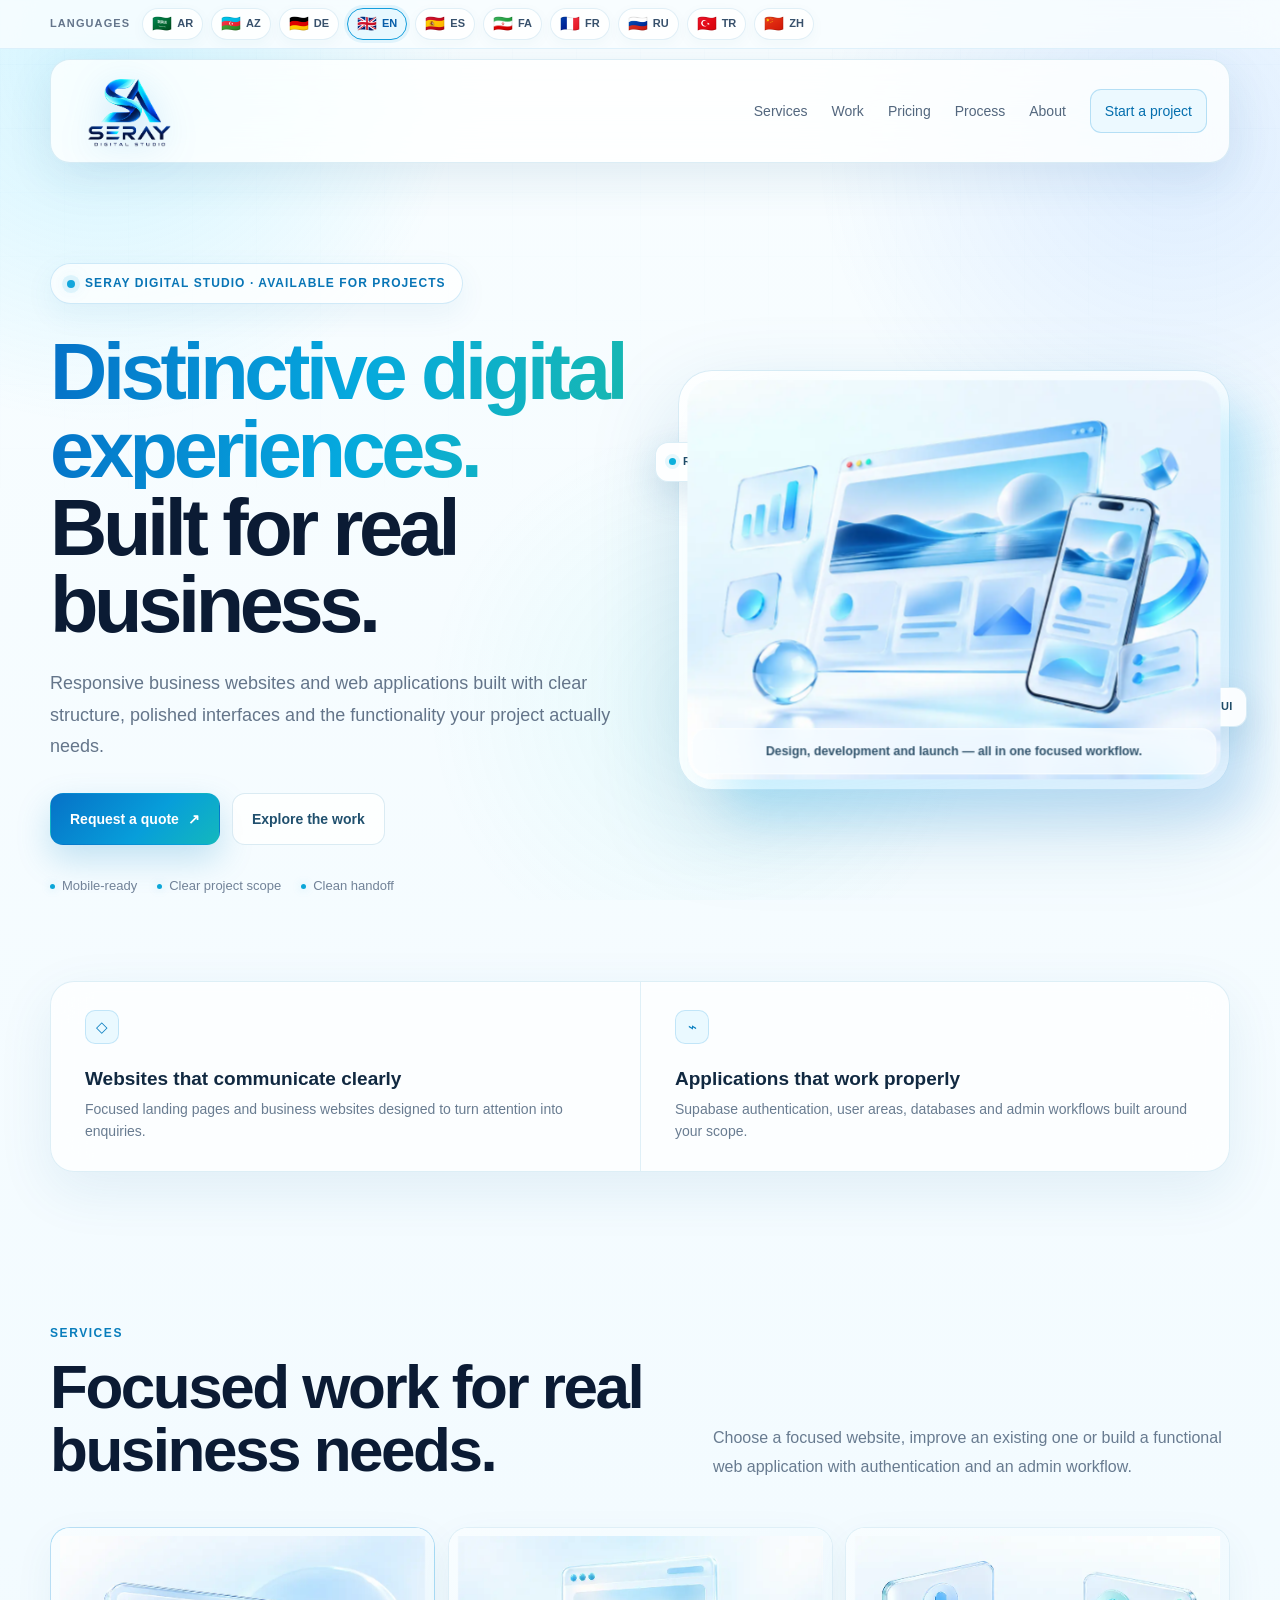
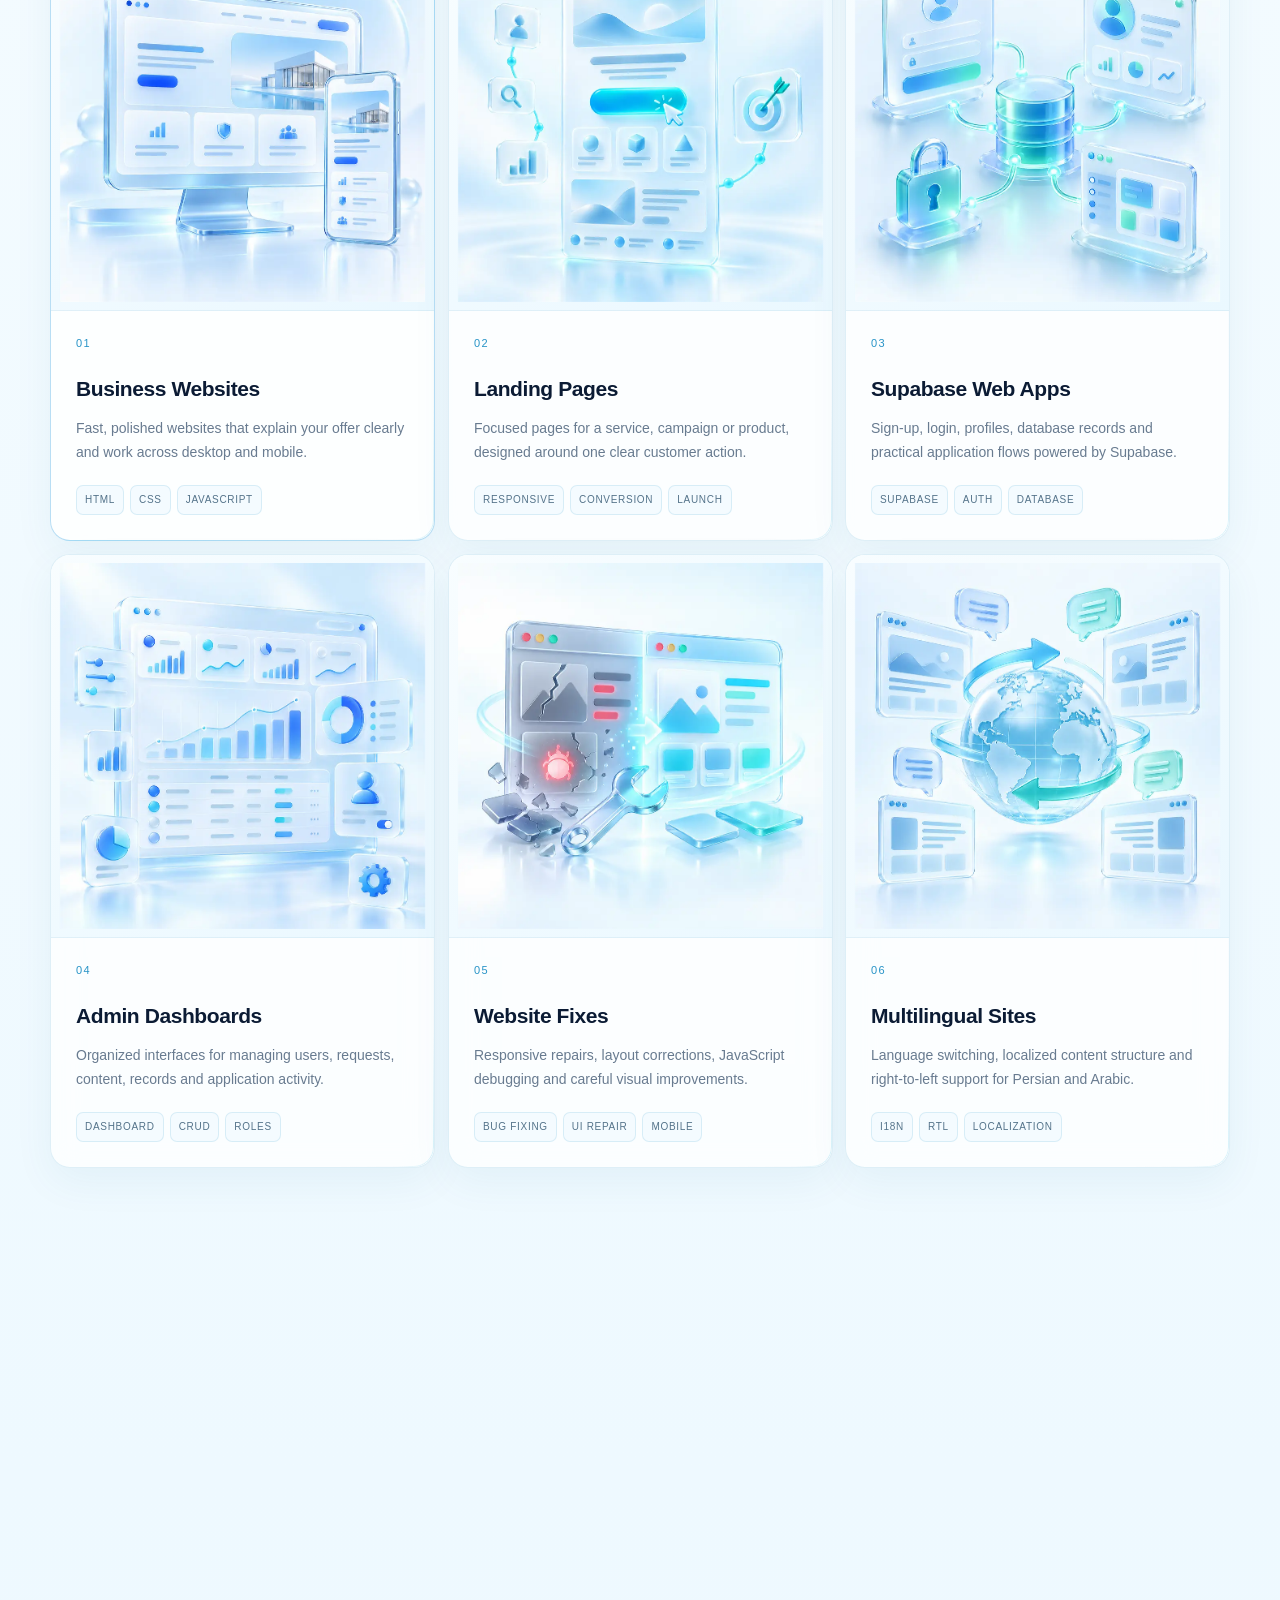
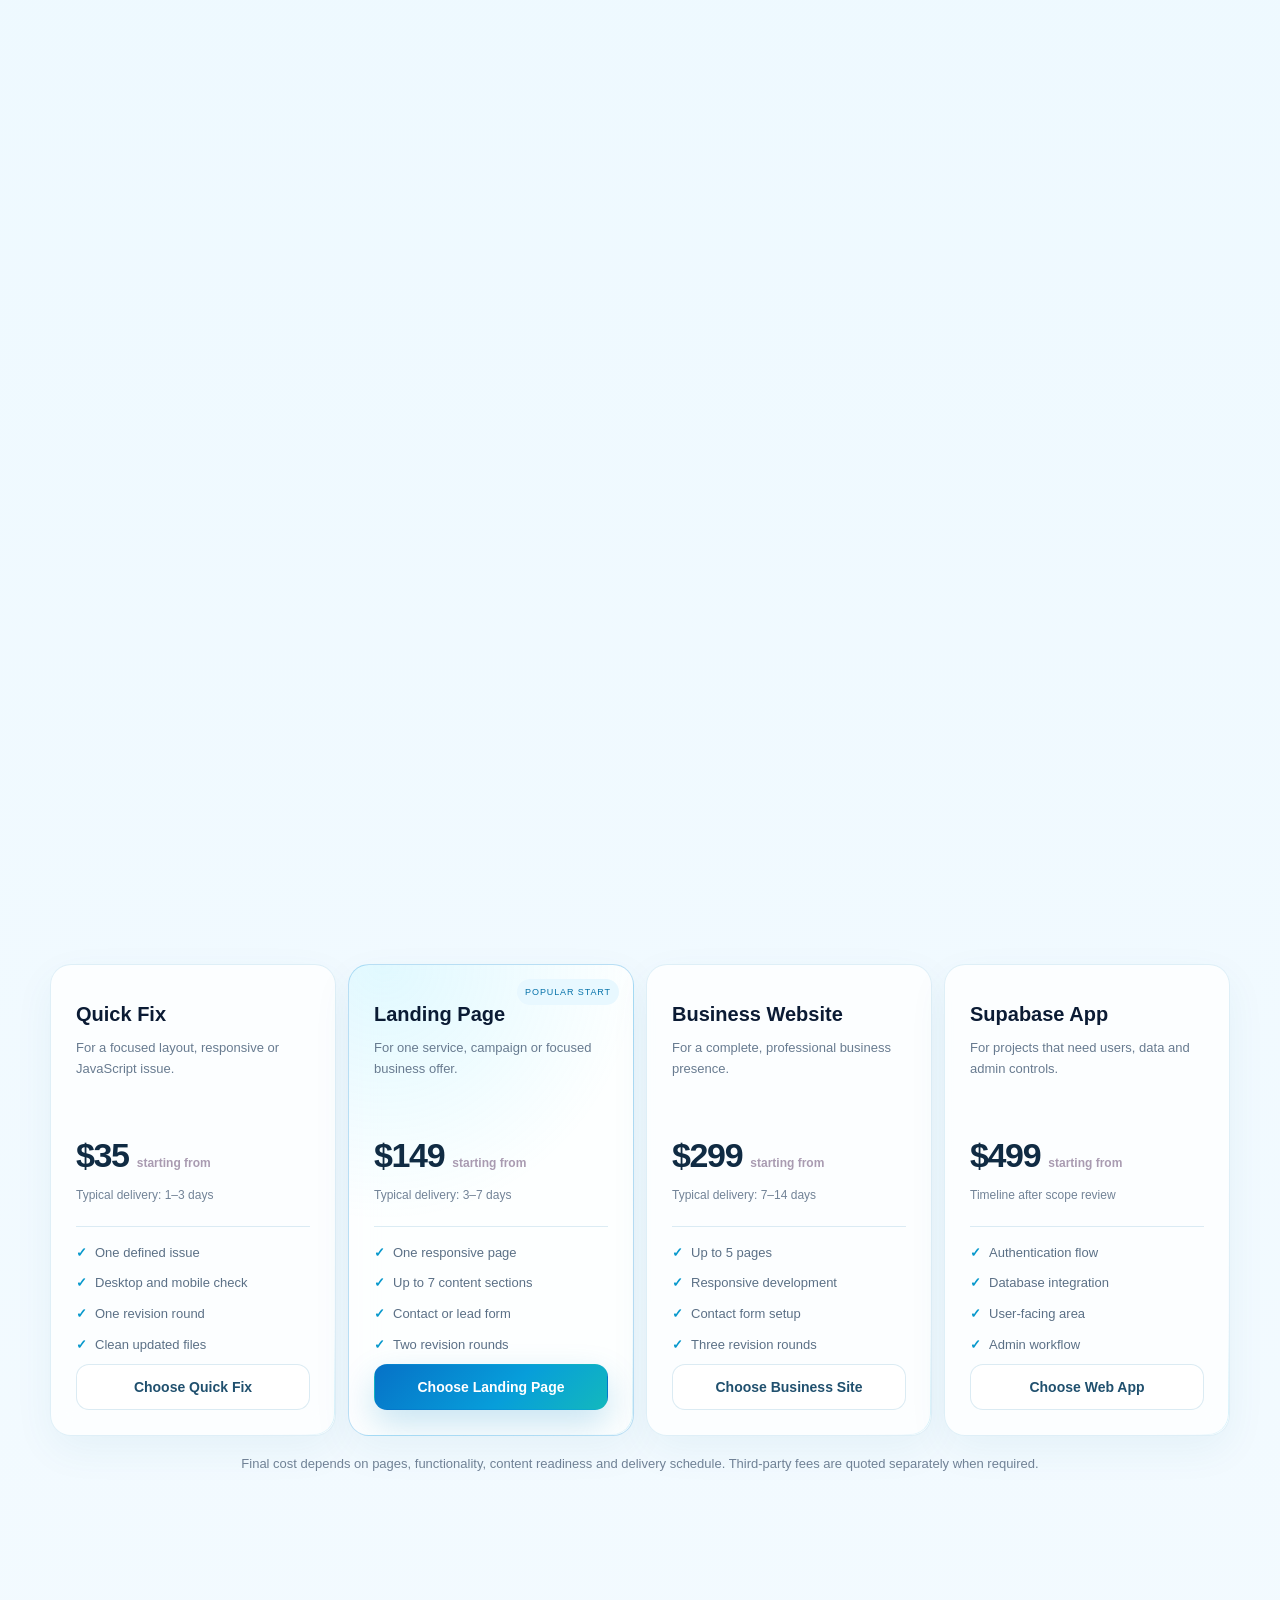
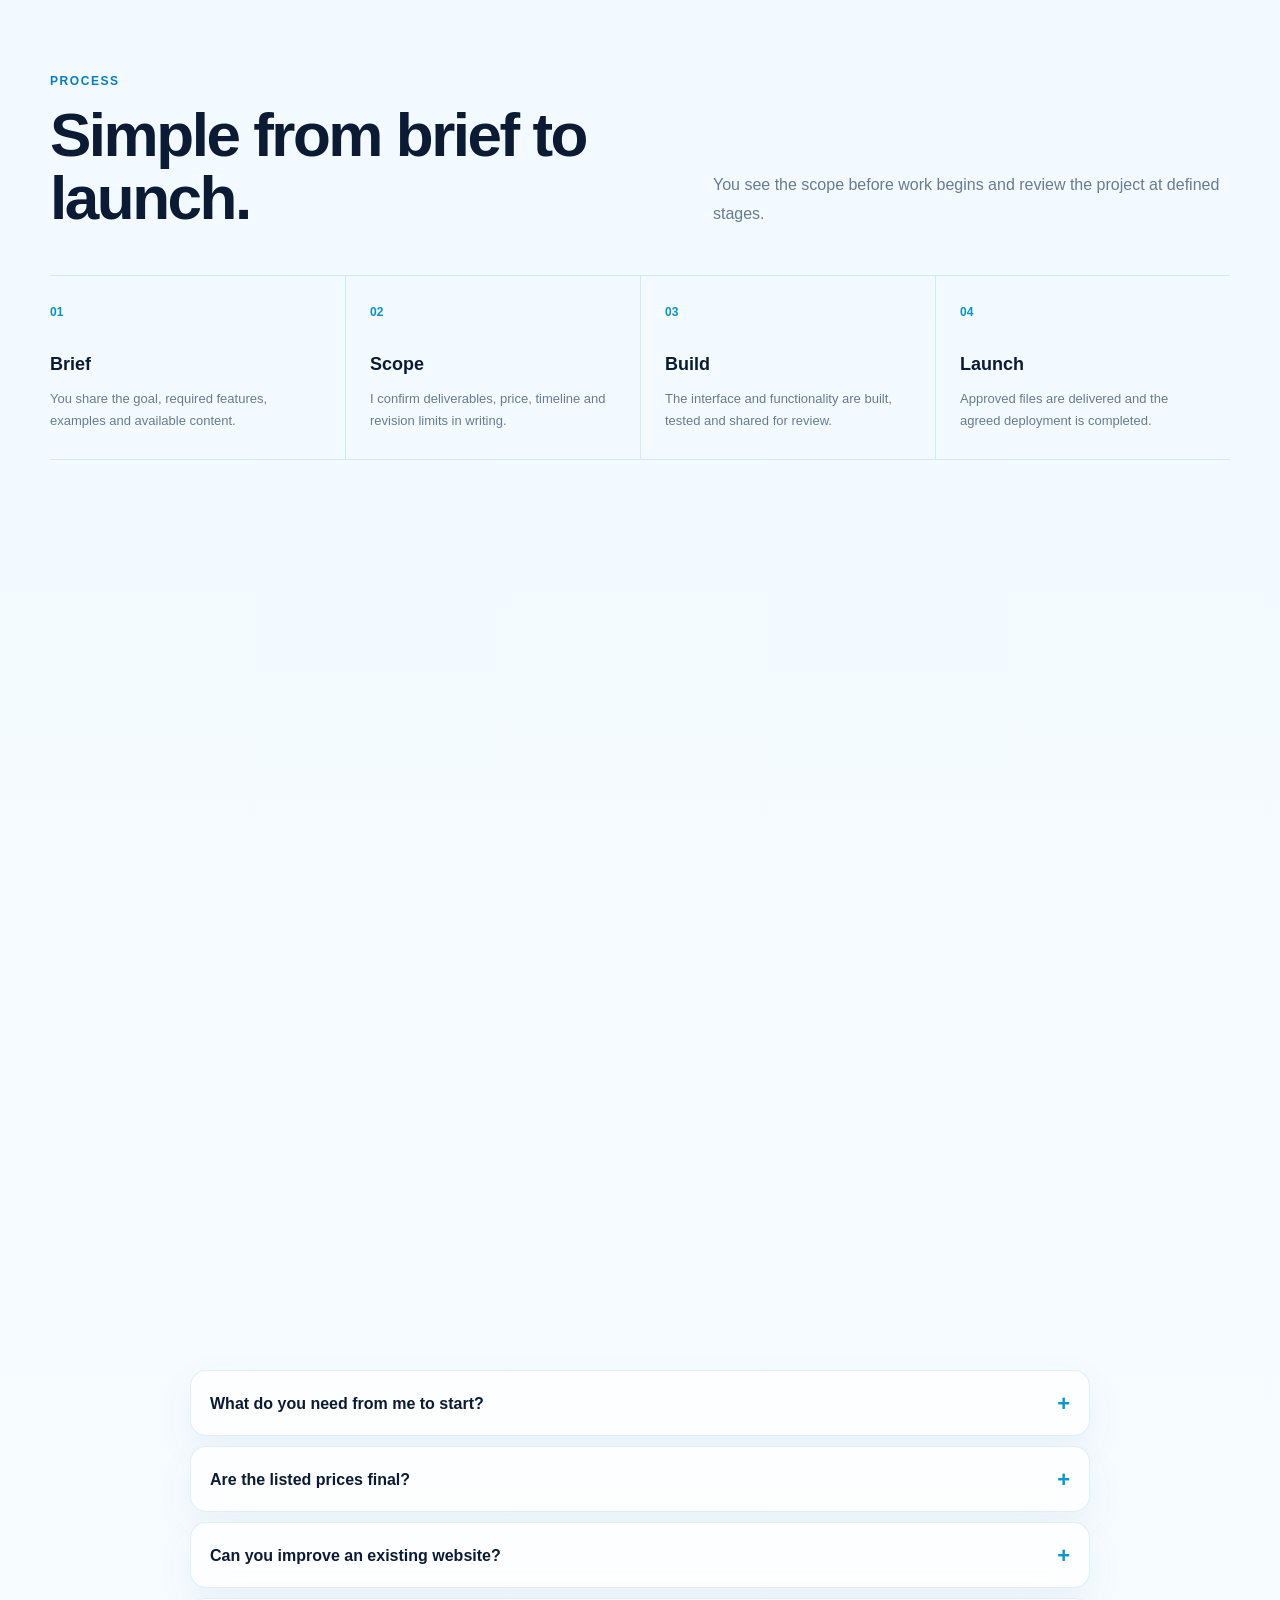
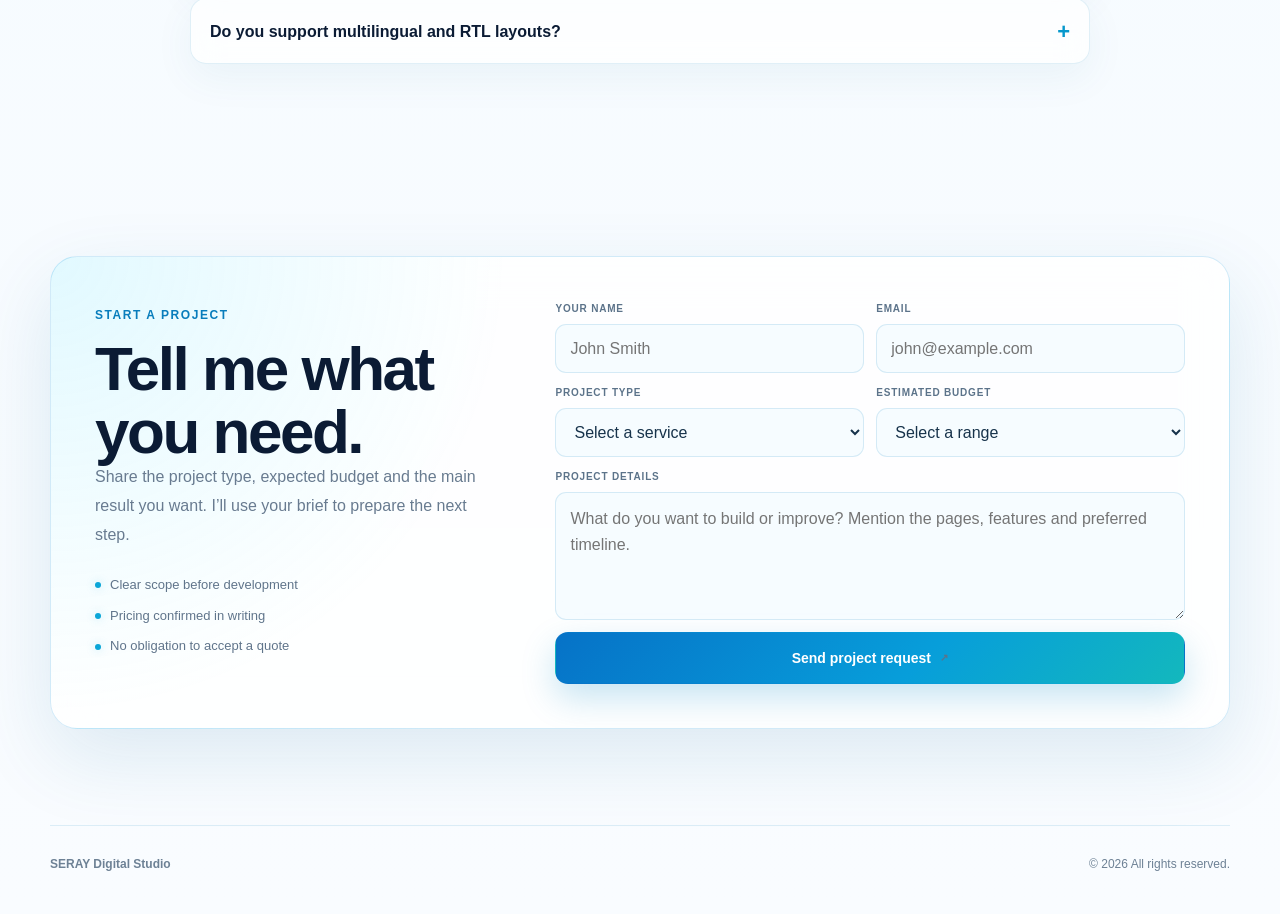
==== serdar-web-studio-standalone.html @ fd05955b "Add files via upload" ====
<!DOCTYPE html>
<html lang="en">
<head>
  <meta charset="UTF-8">
  <meta name="viewport" content="width=device-width, initial-scale=1.0, viewport-fit=cover">
  <meta name="theme-color" content="#f4fbff">
  <meta name="description" content="SERAY Digital Studio builds responsive business websites, landing pages, Supabase web apps and admin dashboards.">
  <title>SERAY Digital Studio — Websites & Web Apps</title>
  <link rel="preload" as="image" href="hero-responsive.webp" type="image/webp" fetchpriority="high">
  <link rel="icon" type="image/webp" href="seray-mark.webp">
  <style>
    :root{--bg:#140d1f;--surface:rgba(255,255,255,.07);--text:#fff9ff;--muted:#c5b8cf;--line:rgba(255,255,255,.14);--accent:#c7a0ff;--accent-light:#ffd2e9;--accent-deep:#8f63d8;--pink:#f5a7cc;--green:#9fdbc5;--max:1180px;--shadow:0 28px 80px rgba(20,8,35,.42)}
    *{box-sizing:border-box}html{scroll-behavior:smooth;scroll-padding-top:96px}
    body{margin:0;min-width:320px;background:radial-gradient(circle at 10% 0%,rgba(191,137,255,.22),transparent 30%),radial-gradient(circle at 92% 18%,rgba(255,151,205,.18),transparent 29%),radial-gradient(circle at 50% 82%,rgba(132,92,211,.12),transparent 35%),linear-gradient(145deg,#120b1d,#21152f 52%,#171021);background-attachment:fixed;color:var(--text);font-family:Inter,-apple-system,BlinkMacSystemFont,"Segoe UI",Roboto,Arial,sans-serif;line-height:1.6;overflow-x:hidden}
    body.modal-open{overflow:hidden}a{color:inherit;text-decoration:none}button,input,textarea,select{font:inherit}button{color:inherit}:focus-visible{outline:2px solid var(--pink);outline-offset:3px}
    .wrap{width:min(calc(100% - 32px),var(--max));margin-inline:auto}
    .header{position:sticky;top:12px;z-index:30;width:min(calc(100% - 24px),var(--max));height:70px;margin:12px auto 0;border:1px solid var(--line);border-radius:19px;background:rgba(37,24,52,.63);box-shadow:0 18px 60px rgba(16,7,29,.28);backdrop-filter:blur(22px) saturate(145%);display:flex;align-items:center;justify-content:space-between;padding:0 16px}
    .brand{display:flex;align-items:center;gap:11px;font-weight:850;letter-spacing:-.02em}.logo{width:40px;height:40px;border-radius:12px;display:grid;place-items:center;color:#2a1738;font-size:11px;font-weight:950;letter-spacing:-.04em;background:linear-gradient(145deg,var(--accent-light),var(--accent-deep));box-shadow:inset 0 1px rgba(255,255,255,.72),0 8px 26px rgba(201,138,255,.2)}.brand small{display:block;color:#ac9ab7;font-size:10px;font-weight:700;letter-spacing:.1em}
    .nav{display:flex;align-items:center;gap:24px;color:#c8bad1;font-size:14px}.nav a{transition:color .2s}.nav a:hover{color:#fff}.nav .nav-cta{padding:10px 14px;border:1px solid rgba(221,169,255,.32);border-radius:11px;color:#fbd4ec;background:linear-gradient(135deg,rgba(198,145,255,.12),rgba(255,164,210,.1))}.menu{display:none;width:42px;height:42px;border:1px solid var(--line);border-radius:11px;background:rgba(255,255,255,.07);font-size:22px;cursor:pointer}
    .section{padding:102px 0}.hero{min-height:720px;display:grid;grid-template-columns:1.08fr .92fr;gap:64px;align-items:center;padding-top:96px}.eyebrow,.kicker{font-size:12px;text-transform:uppercase;letter-spacing:.14em;color:#e7b9f4;font-weight:800}.eyebrow{display:flex;align-items:center;gap:10px}.dot{width:8px;height:8px;border-radius:50%;background:var(--green);box-shadow:0 0 0 5px rgba(159,219,197,.1)}
    h1,h2,h3,p{margin-top:0}h1{max-width:760px;margin:23px 0 25px;font-size:clamp(50px,6.8vw,88px);line-height:.98;letter-spacing:-.055em}.gradient-text{background:linear-gradient(100deg,#ffe0f0,#e5b5ff 52%,#a780ef);-webkit-background-clip:text;background-clip:text;color:transparent}.hero-copy{max-width:675px;color:#c8bdcf;font-size:clamp(16px,1.8vw,19px);line-height:1.78}
    .actions{display:flex;gap:12px;flex-wrap:wrap;margin-top:33px}.btn{min-height:52px;padding:0 19px;border-radius:13px;display:inline-flex;align-items:center;justify-content:center;gap:9px;font-weight:800;font-size:14px;border:1px solid transparent;cursor:pointer;transition:transform .2s,border-color .2s,background .2s}.btn:hover{transform:translateY(-2px)}.primary{background:linear-gradient(135deg,#f4afd5,#ae82ee);color:#271532;box-shadow:0 12px 34px rgba(201,137,255,.16)}.secondary{background:rgba(255,255,255,.055);border-color:var(--line);color:#f4eafa;backdrop-filter:blur(14px)}.hero-notes{display:flex;gap:20px;flex-wrap:wrap;margin-top:31px;color:#a798b1;font-size:13px}.hero-notes span{display:flex;align-items:center;gap:7px}.hero-notes i{width:5px;height:5px;border-radius:50%;background:#e4a3ce}
    .brief-card{position:relative;border:1px solid rgba(230,190,255,.25);border-radius:28px;padding:22px;background:linear-gradient(155deg,rgba(198,146,255,.12),rgba(255,166,211,.07) 42%),rgba(255,255,255,.055);box-shadow:var(--shadow);backdrop-filter:blur(24px) saturate(145%)}.brief-card:before{content:"";position:absolute;inset:12px;border:1px solid rgba(255,255,255,.06);border-radius:20px;pointer-events:none}.brief-top{display:flex;align-items:center;justify-content:space-between;gap:12px;padding:5px 5px 20px;border-bottom:1px solid var(--line)}.brief-top strong{font-size:15px}.brief-top span{font-size:11px;color:#e3b5f2;text-transform:uppercase;letter-spacing:.1em}
    .window{margin:20px 0 13px;border:1px solid var(--line);border-radius:17px;background:rgba(27,17,40,.68);overflow:hidden;box-shadow:inset 0 1px rgba(255,255,255,.04)}.window-bar{height:37px;padding:0 13px;display:flex;align-items:center;gap:6px;border-bottom:1px solid var(--line)}.window-bar i{width:7px;height:7px;border-radius:50%;background:#725f82}.window-bar i:first-child{background:#ee9fc9}.window-body{padding:24px}.mini-kicker{width:65px;height:7px;border-radius:4px;background:#bc82d9}.mini-title{width:82%;height:25px;border-radius:7px;background:#f4deef;margin:15px 0 9px}.mini-copy{width:62%;height:9px;border-radius:5px;background:#75657e}.mini-row{display:grid;grid-template-columns:repeat(3,1fr);gap:8px;margin-top:26px}.mini-row span{height:56px;border-radius:10px;background:rgba(255,255,255,.07);border:1px solid rgba(255,255,255,.1)}.brief-grid{display:grid;grid-template-columns:1fr 1fr;gap:10px}.brief-item{padding:14px;border:1px solid var(--line);border-radius:13px;background:rgba(255,255,255,.045);backdrop-filter:blur(12px)}.brief-item small{display:block;color:#aa9ab4;font-size:11px}.brief-item b{display:block;margin-top:3px;font-size:13px}
    .section-head{display:grid;grid-template-columns:1.08fr .92fr;gap:56px;align-items:end;margin-bottom:38px}.section-head h2,.about h2,.contact-copy h2{font-size:clamp(38px,5vw,62px);line-height:1.02;letter-spacing:-.045em;margin:10px 0 0}.section-head p{color:#bfb2c8;line-height:1.8;margin:0;max-width:530px}
    .service-grid{display:grid;grid-template-columns:repeat(3,1fr);gap:13px}.service{min-height:284px;padding:25px;border:1px solid var(--line);border-radius:20px;background:linear-gradient(145deg,rgba(255,255,255,.075),rgba(211,160,255,.035));backdrop-filter:blur(18px);display:flex;flex-direction:column;transition:transform .25s,border-color .25s,background .25s}.service:hover{transform:translateY(-4px);border-color:rgba(235,186,255,.34);background:linear-gradient(145deg,rgba(255,255,255,.095),rgba(239,156,209,.055))}.service.featured{border-color:rgba(231,182,255,.3);background:linear-gradient(145deg,rgba(192,135,255,.13),rgba(255,163,211,.075))}.num{font-size:11px;color:#a995b4;letter-spacing:.12em}.service h3{font-size:21px;letter-spacing:-.02em;margin:43px 0 11px}.service p{color:#b9adbf;font-size:14px;line-height:1.75;margin-bottom:20px}.tags{display:flex;flex-wrap:wrap;gap:6px;margin-top:auto}.tags span{font-size:10px;text-transform:uppercase;letter-spacing:.07em;border:1px solid var(--line);padding:6px 8px;border-radius:7px;color:#ae9bb8;background:rgba(255,255,255,.025)}
    .project-grid{display:grid;grid-template-columns:repeat(3,1fr);gap:14px}.project{border:1px solid var(--line);border-radius:22px;overflow:hidden;background:linear-gradient(145deg,rgba(255,255,255,.075),rgba(202,147,255,.035));backdrop-filter:blur(18px);transition:transform .25s,border-color .25s}.project:hover{transform:translateY(-4px);border-color:rgba(235,186,255,.34)}.project-visual{height:260px;padding:28px;display:flex;align-items:center;justify-content:center;border-bottom:1px solid var(--line);background:radial-gradient(circle at 70% 25%,rgba(255,164,212,.2),transparent 33%),linear-gradient(145deg,rgba(144,94,213,.24),rgba(76,45,108,.18))}.browser{width:100%;height:82%;border:1px solid rgba(255,255,255,.18);border-radius:14px;background:#eadff0;box-shadow:0 20px 50px rgba(25,9,40,.32);overflow:hidden;transform:rotate(-1.5deg)}.browser.dark{background:#292037;transform:rotate(1.2deg)}.browser.warm{background:#f1dfe9;transform:rotate(-1deg)}.browser-bar{height:28px;background:#30223d;display:flex;gap:5px;align-items:center;padding:0 9px}.browser-bar i{width:6px;height:6px;border-radius:50%;background:#8e769d}
    .clinic-ui,.restaurant-ui{padding:18px}.ui-line{height:11px;background:#675774;border-radius:6px;margin:8px 0}.ui-line.a{width:75%}.ui-line.b{width:46%}.ui-button{width:82px;height:26px;border-radius:15px;background:linear-gradient(135deg,#eea4cc,#a57be8);margin-top:17px}.ui-cards{display:grid;grid-template-columns:repeat(3,1fr);gap:6px;margin-top:18px}.ui-cards i{height:36px;background:rgba(104,74,122,.14);border-radius:6px}.dashboard-ui{padding:13px}.metrics{display:grid;grid-template-columns:repeat(3,1fr);gap:6px}.metrics i{height:38px;border-radius:7px;background:#3a2b4c}.dash-chart{height:66px;border-radius:8px;background:linear-gradient(180deg,#362844,#261d32);margin-top:9px;position:relative;overflow:hidden}.dash-chart:after{content:"";position:absolute;left:10px;right:10px;top:32px;height:2px;background:linear-gradient(90deg,#9f76de,#f2a8d0,#bb91f3);transform:skewY(-8deg)}.restaurant-ui{display:grid;grid-template-columns:.9fr 1.1fr;gap:10px;align-items:center}.plate{width:76px;height:76px;border-radius:50%;border:11px solid #e3c9dc;background:#9d6689;box-shadow:inset 0 0 0 11px #5c3c56}.rest-copy .ui-line{background:#806378}
    .project-info{padding:22px}.type{font-size:10px;color:#ddaeea;text-transform:uppercase;letter-spacing:.12em;font-weight:800}.project-info h3{font-size:22px;margin:7px 0 8px}.project-info p{color:#b8acbf;font-size:14px;line-height:1.7;min-height:72px}.case-btn{margin-top:18px;padding:0;background:none;border:0;color:#e9b9ee;font-size:13px;font-weight:800;cursor:pointer}
    .pricing-grid{display:grid;grid-template-columns:repeat(4,1fr);gap:12px;align-items:stretch}.price-card{position:relative;padding:25px;border:1px solid var(--line);border-radius:21px;background:linear-gradient(145deg,rgba(255,255,255,.075),rgba(200,144,255,.035));backdrop-filter:blur(18px);display:flex;flex-direction:column}.price-card.popular{border-color:rgba(235,186,255,.38);background:linear-gradient(145deg,rgba(192,135,255,.15),rgba(255,163,211,.09))}.badge{position:absolute;top:14px;right:14px;font-size:9px;text-transform:uppercase;letter-spacing:.1em;padding:6px 8px;border-radius:20px;background:rgba(231,174,255,.14);color:#f1c5ef}.price-card h3{font-size:20px;margin:8px 0}.price-desc{color:#b4a7bc;font-size:13px;min-height:62px}.price{font-size:34px;font-weight:850;letter-spacing:-.04em;margin:15px 0 4px}.price small{font-size:12px;color:#a99bb1;font-weight:600;letter-spacing:0}.timeline{font-size:12px;color:#b9abc1;padding-bottom:20px;border-bottom:1px solid var(--line)}.features{list-style:none;padding:16px 0 8px;margin:0;display:grid;gap:10px;color:#c5b8cc;font-size:13px}.features li{display:flex;gap:8px}.features li:before{content:"✓";color:#efadd4;font-weight:900}.price-card .btn{margin-top:auto;width:100%;min-height:46px}.pricing-note{margin:18px 0 0;color:#aa9caf;font-size:13px;text-align:center}
    .process-grid{display:grid;grid-template-columns:repeat(4,1fr);border-top:1px solid var(--line);border-bottom:1px solid var(--line)}.step{padding:27px 24px 27px 0}.step+.step{padding-left:24px;border-left:1px solid var(--line)}.step b{display:block;font-size:12px;color:#dca8ea;margin-bottom:28px}.step h3{font-size:18px;margin-bottom:9px}.step p{font-size:13px;color:#b3a6bb;line-height:1.7;margin:0}
    .about{display:grid;grid-template-columns:.9fr 1.1fr;gap:70px;align-items:start}.about-copy p{color:#c0b4c7;line-height:1.82}.capabilities{margin-top:28px;border-top:1px solid var(--line)}.capabilities div{min-height:55px;border-bottom:1px solid var(--line);display:flex;justify-content:space-between;align-items:center;gap:16px}.capabilities span{font-size:14px}.capabilities b{font-size:10px;color:#a895b3;text-transform:uppercase;letter-spacing:.1em}
    .faq{display:grid;gap:10px;max-width:900px;margin:0 auto}.faq details{border:1px solid var(--line);border-radius:16px;background:linear-gradient(145deg,rgba(255,255,255,.07),rgba(205,149,255,.03));backdrop-filter:blur(16px);padding:0 19px}.faq summary{min-height:64px;display:flex;align-items:center;justify-content:space-between;gap:20px;cursor:pointer;font-weight:750;list-style:none}.faq summary::-webkit-details-marker{display:none}.faq summary:after{content:"+";font-size:22px;color:#e5afea}.faq details[open] summary:after{content:"−"}.faq details p{color:#b8abbf;font-size:14px;line-height:1.8;padding:0 0 19px;margin:0;max-width:760px}
    .contact-box{border:1px solid rgba(234,189,255,.28);border-radius:27px;padding:44px;display:grid;grid-template-columns:.78fr 1.22fr;gap:58px;background:radial-gradient(circle at 0 0,rgba(204,145,255,.16),transparent 33%),radial-gradient(circle at 100% 100%,rgba(255,160,210,.11),transparent 35%),rgba(255,255,255,.055);box-shadow:var(--shadow);backdrop-filter:blur(22px)}.contact-copy p{color:#c0b4c7;line-height:1.8}.contact-points{margin-top:25px;display:grid;gap:10px;color:#c4b7cb;font-size:13px}.contact-points span{display:flex;align-items:center;gap:9px}.contact-points i{width:6px;height:6px;border-radius:50%;background:#eba7d1}
    .form{display:grid;grid-template-columns:1fr 1fr;gap:12px}.form label{display:grid;gap:7px}.form label.full,.form button{grid-column:1/-1}.form span{font-size:10px;color:#b7a8c0;text-transform:uppercase;letter-spacing:.08em;font-weight:800}.form input,.form select,.form textarea{width:100%;background:rgba(31,19,44,.62);color:#f8f1fb;border:1px solid var(--line);border-radius:11px;padding:13px 14px;outline:none;backdrop-filter:blur(12px)}.form input:focus,.form select:focus,.form textarea:focus{border-color:rgba(236,181,255,.52)}.form input,.form select{height:49px}.form textarea{min-height:128px;resize:vertical}.honeypot{position:absolute!important;left:-9999px!important}
    footer{width:min(calc(100% - 32px),var(--max));margin:auto;padding:29px 0 39px;border-top:1px solid var(--line);display:flex;justify-content:space-between;gap:18px;color:#a99cb1;font-size:12px}
    dialog{width:min(calc(100% - 28px),720px);max-height:88vh;padding:0;border:1px solid rgba(235,190,255,.3);border-radius:24px;background:linear-gradient(145deg,rgba(48,30,66,.96),rgba(31,20,45,.96));color:var(--text);box-shadow:0 30px 100px rgba(18,6,31,.7);backdrop-filter:blur(24px)}dialog::backdrop{background:rgba(18,8,27,.72);backdrop-filter:blur(8px)}.modal-inner{padding:30px}.modal-top{display:flex;justify-content:space-between;gap:20px;align-items:flex-start}.modal-top h3{font-size:30px;line-height:1.05;margin:8px 0 0}.close{width:42px;height:42px;border:1px solid var(--line);border-radius:12px;background:rgba(255,255,255,.07);font-size:21px;cursor:pointer}.modal-lead{margin:22px 0;color:#c3b6ca;line-height:1.8}.case-grid{display:grid;grid-template-columns:1fr 1fr;gap:10px}.case-block{padding:17px;border:1px solid var(--line);border-radius:14px;background:rgba(255,255,255,.035)}.case-block b{display:block;font-size:12px;color:#e9b3ed;margin-bottom:7px;text-transform:uppercase;letter-spacing:.08em}.case-block p{font-size:13px;color:#b9acc0;line-height:1.65;margin:0}.modal-actions{display:flex;gap:10px;margin-top:22px}.modal-actions .btn{flex:1}
    @media(max-width:1020px){.pricing-grid{grid-template-columns:repeat(2,1fr)}.project-grid{grid-template-columns:1fr 1fr}.project:last-child{grid-column:1/-1}.project:last-child .project-visual{height:300px}}
    @media(max-width:900px){.nav{display:none;position:absolute;top:73px;left:0;right:0;background:rgba(38,24,53,.94);backdrop-filter:blur(22px);border:1px solid var(--line);border-radius:16px;padding:12px;flex-direction:column;align-items:stretch}.nav.open{display:flex}.menu{display:block}.hero{grid-template-columns:1fr;gap:48px;min-height:auto;padding-top:92px}.brief-card{max-width:650px}.section{padding:80px 0}.section-head,.about,.contact-box{grid-template-columns:1fr}.service-grid{grid-template-columns:repeat(2,1fr)}.process-grid{grid-template-columns:1fr 1fr}.step:nth-child(3){border-left:0;border-top:1px solid var(--line)}.step:nth-child(4){border-top:1px solid var(--line)}.project-grid{grid-template-columns:1fr}.project:last-child{grid-column:auto}.project-visual,.project:last-child .project-visual{height:300px}.contact-box{gap:38px}}
    @media(max-width:620px){.wrap{width:calc(100% - 24px)}.header{top:8px;margin-top:8px}.brand strong{font-size:14px}.brand small{font-size:9px}.section{padding:66px 0}.hero{padding-top:78px}h1{font-size:49px}.actions .btn{width:100%}.brief-card{padding:16px}.brief-grid{grid-template-columns:1fr}.section-head{gap:20px}.service-grid,.pricing-grid,.process-grid{grid-template-columns:1fr}.service{min-height:250px}.project-visual,.project:last-child .project-visual{height:250px}.step,.step+.step{padding:24px 0;border-left:0;border-top:1px solid var(--line)}.process-grid .step:first-child{border-top:0}.contact-box{padding:28px 18px}.form{grid-template-columns:1fr}.form label{grid-column:1/-1}.case-grid{grid-template-columns:1fr}.modal-inner{padding:23px 18px}.modal-actions{flex-direction:column}footer{flex-direction:column;align-items:flex-start}}
    @media(prefers-reduced-motion:reduce){html{scroll-behavior:auto}*,*:before,*:after{transition:none!important}}
  </style>
  <style id="violet-signature-theme">
    :root{--bg:#050309;--surface:rgba(14,10,20,.74);--text:#f8f7fb;--muted:#918b99;--line:rgba(196,153,255,.18);--accent:#9b5cff;--accent-light:#d8b4fe;--accent-deep:#6d28d9;--pink:#a855f7;--green:#9ee7ce;--shadow:0 28px 90px rgba(36,8,67,.34)}
    body{background:#050309;color:var(--text);font-family:Bahnschrift,-apple-system,BlinkMacSystemFont,"Segoe UI",Roboto,Arial,sans-serif;position:relative}
    body:before{content:"";position:fixed;inset:0;z-index:-2;pointer-events:none;background:radial-gradient(ellipse 70% 42% at 50% -8%,rgba(123,52,214,.3),transparent 68%),radial-gradient(ellipse 48% 30% at 12% 58%,rgba(91,33,182,.11),transparent 72%),radial-gradient(ellipse 42% 34% at 92% 80%,rgba(151,71,255,.09),transparent 74%)}
    body:after{content:"";position:fixed;inset:0;z-index:-1;pointer-events:none;opacity:.15;background-image:linear-gradient(rgba(167,118,230,.11) 1px,transparent 1px),linear-gradient(90deg,rgba(167,118,230,.11) 1px,transparent 1px);background-size:72px 72px;mask-image:linear-gradient(to bottom,transparent,black 18%,black 74%,transparent)}
    .header{top:0;width:min(calc(100% - 48px),1280px);height:82px;margin:0 auto;border:0;border-bottom:1px solid rgba(178,128,242,.12);border-radius:0;background:rgba(5,3,9,.72);box-shadow:none;backdrop-filter:blur(20px)}
    .logo{color:#0e0717;background:linear-gradient(135deg,#d8b4fe,#8b5cf6 58%,#6d28d9);box-shadow:0 0 30px rgba(139,92,246,.3),inset 0 1px rgba(255,255,255,.55)}
    .brand small{color:#7e7686}.nav{color:#b7b2bc}.nav .nav-cta{border-color:rgba(167,111,238,.32);color:#d9baff;background:rgba(132,64,214,.1)}
    .menu{background:rgba(18,12,26,.88);border-color:rgba(187,140,245,.2)}
    .hero{min-height:850px;padding:118px 0 88px;display:flex;flex-direction:column;justify-content:center;align-items:center;gap:0;text-align:center}
    .hero>div:first-child{display:flex;flex-direction:column;align-items:center;width:100%}
    .eyebrow{border:1px solid rgba(177,128,238,.38);border-radius:999px;padding:13px 24px;background:linear-gradient(120deg,rgba(93,44,153,.25),rgba(20,14,28,.75));box-shadow:inset 0 1px rgba(255,255,255,.04),0 0 35px rgba(109,40,217,.12);color:#d8b4fe;letter-spacing:.09em}
    .eyebrow .dot{background:#a78bfa;box-shadow:0 0 16px rgba(167,139,250,.8)}
    h1{max-width:1110px;margin:38px auto 28px;font-size:clamp(58px,7.8vw,108px);line-height:.93;letter-spacing:-.055em;font-weight:430}
    .gradient-text{display:block;background:linear-gradient(95deg,#7c3aed 4%,#a855f7 45%,#d8b4fe 96%);-webkit-background-clip:text;background-clip:text;color:transparent;text-shadow:0 0 52px rgba(124,58,237,.12)}
    .hero-copy{max-width:720px;margin:0 auto;color:#938d9a;font-size:18px;line-height:1.75}
    .actions{justify-content:center;margin-top:30px}.primary{color:#fff;background:linear-gradient(135deg,#6d28d9,#8b5cf6 58%,#a855f7);box-shadow:0 14px 40px rgba(109,40,217,.3)}.secondary{background:rgba(12,8,17,.72);border-color:rgba(174,126,236,.19);color:#d1ccd6}.hero-notes{justify-content:center;color:#716b78}.hero-notes i{background:#8b5cf6}
    .hero-panel{width:min(100%,1000px);margin-top:70px;display:grid;grid-template-columns:1fr 1fr;border:1px solid rgba(177,130,235,.34);border-radius:22px;background:linear-gradient(180deg,rgba(16,11,23,.72),rgba(8,6,12,.82));box-shadow:inset 0 1px rgba(255,255,255,.035),0 24px 90px rgba(42,9,74,.18);backdrop-filter:blur(18px);overflow:hidden;text-align:left}
    .hero-panel article{padding:31px 38px;position:relative}.hero-panel article+article{border-left:1px solid rgba(178,128,242,.18)}.hero-panel b{display:block;font-size:19px;font-weight:500;margin-bottom:5px}.hero-panel p{margin:0;color:#79737f;font-size:14px;line-height:1.55}.panel-icon{width:34px;height:34px;display:grid;place-items:center;margin-bottom:20px;border:1px solid rgba(179,128,240,.28);border-radius:10px;color:#b889f4;background:rgba(116,55,190,.1);font-size:15px}
    .section{padding:112px 0}.section-head{margin-bottom:46px}.section-head h2,.about h2,.contact-copy h2{font-weight:430;letter-spacing:-.04em}.section-head p{color:#817b87}
    .kicker{color:#a97be8;letter-spacing:.13em}
    .service,.project,.price-card,.faq details{background:linear-gradient(145deg,rgba(18,13,25,.78),rgba(8,6,12,.84));border-color:rgba(178,128,242,.16);backdrop-filter:blur(12px)}
    .service:hover,.project:hover{border-color:rgba(168,85,247,.46);box-shadow:0 20px 70px rgba(60,18,95,.16)}
    .service.featured,.price-card.popular{background:radial-gradient(circle at 15% 0,rgba(119,53,201,.14),transparent 48%),rgba(12,8,17,.82);border-color:rgba(168,85,247,.38)}
    .service p,.project-info p,.price-desc,.step p,.about-copy p,.faq details p,.contact-copy p{color:#87818d}.num{color:#765594}.tags span{color:#89818f;border-color:rgba(173,126,230,.15);background:rgba(124,58,237,.035)}
    .project-visual{background:radial-gradient(circle at 50% 12%,rgba(123,62,201,.24),transparent 46%),#09060d;border-color:rgba(175,126,233,.13)}
    .browser{border-color:rgba(204,170,248,.2);background:#ddd5e4;box-shadow:0 22px 60px rgba(22,5,38,.5)}.browser.dark{background:#17101f}.browser.warm{background:#e4dbe9}.browser-bar{background:#160e20}.browser-bar i{background:#675673}.ui-button{background:linear-gradient(135deg,#7c3aed,#b16df0)}.dash-chart:after{background:linear-gradient(90deg,#5b21b6,#a855f7,#d8b4fe)}
    .type,.case-btn{color:#ad7eea}.price-card .price{color:#f6f2fa}.badge{background:rgba(124,58,237,.13);color:#c9a7f4}.features{color:#99929e}.features li:before{color:#a855f7}.pricing-note{color:#716b77}.step b{color:#9c6edc}
    .capabilities b{color:#7f7588}.faq summary:after{color:#a855f7}
    .contact-box{border-color:rgba(175,124,240,.27);background:radial-gradient(circle at 0 0,rgba(107,37,191,.14),transparent 36%),linear-gradient(145deg,rgba(17,12,23,.86),rgba(8,6,12,.88));box-shadow:0 30px 100px rgba(36,6,60,.25)}.contact-points{color:#8c8593}.contact-points i{background:#8b5cf6}.form span{color:#918899}.form input,.form select,.form textarea{background:rgba(8,5,12,.76);border-color:rgba(178,128,242,.17)}.form input:focus,.form select:focus,.form textarea:focus{border-color:rgba(168,85,247,.6)}
    dialog{border-color:rgba(177,126,240,.3);background:linear-gradient(145deg,rgba(19,13,27,.98),rgba(7,5,11,.98));box-shadow:0 30px 100px rgba(23,4,40,.8)}.case-block{background:rgba(124,58,237,.025);border-color:rgba(178,128,242,.15)}.case-block b{color:#af7eea}.modal-lead,.case-block p{color:#8f8896}
    footer{color:#6d6672;border-color:rgba(176,127,235,.13)}
    @media(max-width:900px){.header{width:calc(100% - 24px)}.nav{background:rgba(9,6,13,.96);border-color:rgba(177,128,238,.2)}.hero{min-height:auto;padding-top:110px}.hero-panel{max-width:700px}.section{padding:86px 0}}
    @media(max-width:620px){.header{height:70px}.hero{padding:86px 0 64px}h1{font-size:clamp(47px,14vw,64px);line-height:.95;margin-top:30px}.hero-copy{font-size:16px}.eyebrow{padding:11px 16px;font-size:10px}.hero-panel{grid-template-columns:1fr;margin-top:52px}.hero-panel article{padding:25px 23px}.hero-panel article+article{border-left:0;border-top:1px solid rgba(178,128,242,.18)}.section{padding:72px 0}body:after{background-size:48px 48px}}
  </style>
  <style id="neon-motion-refinement">
    :root{--neon:#c26bff;--neon-soft:#e0c6ff;--neon-deep:#6f2da8}
    body:before{background:radial-gradient(ellipse 62% 35% at 50% -8%,rgba(134,61,188,.18),transparent 70%),radial-gradient(ellipse 38% 28% at 8% 60%,rgba(137,67,189,.065),transparent 74%),radial-gradient(ellipse 38% 30% at 94% 82%,rgba(161,81,218,.055),transparent 76%)}
    body:after{opacity:.09;background-image:linear-gradient(rgba(190,125,232,.09) 1px,transparent 1px),linear-gradient(90deg,rgba(190,125,232,.09) 1px,transparent 1px)}
    .gradient-text{background:linear-gradient(100deg,#f6f1fa 2%,#ddc8ec 45%,#ba82dc 100%);-webkit-background-clip:text;background-clip:text;color:transparent;text-shadow:0 0 28px rgba(194,107,255,.09)}
    .logo{background:linear-gradient(145deg,#eadcff,#b978e9 58%,#8243ad);box-shadow:0 0 20px rgba(194,107,255,.23),inset 0 1px rgba(255,255,255,.6)}
    .eyebrow{color:#d9c1e8;border-color:rgba(194,107,255,.3);background:rgba(13,8,18,.8);box-shadow:inset 0 1px rgba(255,255,255,.035),0 0 24px rgba(194,107,255,.08)}
    .eyebrow .dot{background:var(--neon);box-shadow:0 0 10px rgba(194,107,255,.9),0 0 24px rgba(194,107,255,.38)}
    .primary{color:#f8efff;background:rgba(14,8,20,.9);border-color:rgba(194,107,255,.78);box-shadow:inset 0 0 20px rgba(194,107,255,.07),0 0 13px rgba(194,107,255,.22),0 0 34px rgba(194,107,255,.08)}
    .primary:hover{background:rgba(194,107,255,.09);box-shadow:inset 0 0 24px rgba(194,107,255,.1),0 0 18px rgba(194,107,255,.32),0 0 42px rgba(194,107,255,.12)}
    .nav .nav-cta{color:#d9c3e9;border-color:rgba(194,107,255,.28);background:rgba(194,107,255,.045)}
    .kicker,.type,.case-btn{color:#b98bd7}.hero-notes i,.contact-points i{background:var(--neon);box-shadow:0 0 10px rgba(194,107,255,.55)}
    .panel-icon{color:#cc9cea;border-color:rgba(194,107,255,.26);background:rgba(194,107,255,.045);box-shadow:inset 0 0 14px rgba(194,107,255,.04)}
    .hero-panel,.service,.project,.price-card,.faq details,.contact-box{position:relative;isolation:isolate;overflow:hidden}
    .hero-panel:before,.service:before,.project:before,.price-card:before,.faq details:before,.contact-box:before{content:"";position:absolute;z-index:2;inset:0;padding:1px;border-radius:inherit;background:linear-gradient(105deg,transparent 0%,transparent 38%,rgba(213,153,255,.08) 44%,rgba(213,153,255,.75) 50%,rgba(213,153,255,.08) 56%,transparent 62%,transparent 100%);background-size:260% 100%;background-position:170% 0;-webkit-mask:linear-gradient(#fff 0 0) content-box,linear-gradient(#fff 0 0);-webkit-mask-composite:xor;mask-composite:exclude;pointer-events:none;opacity:.55;animation:neonBorderSweep 7.5s linear infinite}
    .service:nth-child(2):before,.project:nth-child(2):before,.price-card:nth-child(2):before{animation-delay:-1.4s}.service:nth-child(3):before,.project:nth-child(3):before,.price-card:nth-child(3):before{animation-delay:-2.8s}.service:nth-child(4):before,.price-card:nth-child(4):before{animation-delay:-4.2s}.service:nth-child(5):before{animation-delay:-5.6s}.service:nth-child(6):before{animation-delay:-7s}
    .service:after,.project:after,.price-card:after{content:"";position:absolute;z-index:1;inset:0;pointer-events:none;background:radial-gradient(320px circle at var(--mx,50%) var(--my,50%),rgba(194,107,255,.095),transparent 58%);opacity:0;transition:opacity .35s ease}
    .service:hover:after,.project:hover:after,.price-card:hover:after{opacity:1}
    .hero-panel,.service,.project,.price-card{transform-style:preserve-3d;will-change:transform;transition:transform .55s cubic-bezier(.2,.8,.2,1),border-color .35s ease,box-shadow .35s ease}
    .service:hover,.project:hover,.price-card:hover,.motion-ready .service.reveal.is-visible:hover,.motion-ready .project.reveal.is-visible:hover,.motion-ready .price-card.reveal.is-visible:hover{transform:perspective(1000px) translateY(-7px) rotateX(var(--tilt-x,0deg)) rotateY(var(--tilt-y,0deg));border-color:rgba(194,107,255,.33);box-shadow:0 18px 55px rgba(43,12,63,.22),0 0 22px rgba(194,107,255,.055);transition-delay:0ms}
    .hero-panel{animation:panelFloat 7s ease-in-out infinite}.hero-panel:hover{animation-play-state:paused;border-color:rgba(194,107,255,.42);box-shadow:inset 0 1px rgba(255,255,255,.035),0 24px 90px rgba(42,9,74,.2),0 0 30px rgba(194,107,255,.07)}
    .service.featured,.price-card.popular{border-color:rgba(194,107,255,.27);background:radial-gradient(circle at 15% 0,rgba(194,107,255,.07),transparent 48%),rgba(11,7,15,.84)}
    .badge{color:#d4b2e7;background:rgba(194,107,255,.07)}.features li:before,.faq summary:after{color:#c58ee5}.step b{color:#ad7bc9}
    .form input:focus,.form select:focus,.form textarea:focus{border-color:rgba(194,107,255,.45);box-shadow:0 0 0 3px rgba(194,107,255,.055)}
    .motion-ready .reveal{opacity:0;transform:translateY(42px);filter:blur(5px)}
    .motion-ready .reveal.is-visible{opacity:1;transform:translateY(0);filter:blur(0);transition:opacity .8s ease,transform .9s cubic-bezier(.16,1,.3,1),filter .8s ease;transition-delay:var(--reveal-delay,0ms)}
    @keyframes neonBorderSweep{0%{background-position:170% 0}100%{background-position:-80% 0}}
    @keyframes panelFloat{0%,100%{transform:translateY(0)}50%{transform:translateY(-8px)}}
    @media(hover:none){.service:hover,.project:hover,.price-card:hover{transform:none}.service:after,.project:after,.price-card:after{display:none}}
    @media(prefers-reduced-motion:reduce){.hero-panel,.hero-panel:before,.service:before,.project:before,.price-card:before,.faq details:before,.contact-box:before{animation:none!important}.motion-ready .reveal,.motion-ready .reveal.is-visible{opacity:1;transform:none;filter:none;transition:none!important}}
  </style>
  <style id="blue-neon-theme">
    :root{--neon:#20d9ff;--neon-soft:#b9f4ff;--neon-deep:#067ea8;--accent:#20d9ff;--accent-light:#b9f4ff;--accent-deep:#087ea6;--line:rgba(64,211,244,.16)}
    body:before{background:radial-gradient(ellipse 65% 38% at 50% -8%,rgba(0,166,214,.22),transparent 70%),radial-gradient(ellipse 42% 30% at 8% 58%,rgba(0,191,224,.07),transparent 75%),radial-gradient(ellipse 42% 30% at 94% 82%,rgba(0,130,211,.06),transparent 76%)}
    body:after{opacity:.1;background-image:linear-gradient(rgba(32,217,255,.09) 1px,transparent 1px),linear-gradient(90deg,rgba(32,217,255,.09) 1px,transparent 1px)}
    .header{border-color:rgba(32,217,255,.1)}.logo{background:linear-gradient(145deg,#d5fbff,#3de3ff 52%,#0595c6);box-shadow:0 0 20px rgba(32,217,255,.25),inset 0 1px rgba(255,255,255,.7)}
    .nav .nav-cta{color:#bceef6;border-color:rgba(32,217,255,.28);background:rgba(32,217,255,.045)}
    .gradient-text{background:linear-gradient(100deg,#f8fdff 2%,#c9f6ff 45%,#36dfff 100%);-webkit-background-clip:text;background-clip:text;color:transparent;text-shadow:0 0 28px rgba(32,217,255,.1)}
    .eyebrow{color:#c6edf4;border-color:rgba(32,217,255,.3);background:rgba(5,13,17,.82);box-shadow:inset 0 1px rgba(255,255,255,.035),0 0 24px rgba(32,217,255,.08)}.eyebrow .dot{background:var(--neon);box-shadow:0 0 10px rgba(32,217,255,.95),0 0 26px rgba(32,217,255,.38)}
    .primary{color:#e9fcff;background:rgba(5,15,19,.92);border-color:rgba(32,217,255,.76);box-shadow:inset 0 0 20px rgba(32,217,255,.065),0 0 13px rgba(32,217,255,.23),0 0 34px rgba(32,217,255,.075)}.primary:hover{background:rgba(32,217,255,.085);box-shadow:inset 0 0 24px rgba(32,217,255,.1),0 0 18px rgba(32,217,255,.32),0 0 42px rgba(32,217,255,.12)}
    .kicker,.type,.case-btn{color:#6bcfe2}.hero-notes i,.contact-points i{background:var(--neon);box-shadow:0 0 10px rgba(32,217,255,.6)}
    .hero-panel{border-color:rgba(32,217,255,.25);background:linear-gradient(180deg,rgba(7,18,22,.78),rgba(4,8,11,.86));box-shadow:inset 0 1px rgba(255,255,255,.03),0 24px 90px rgba(0,103,142,.12)}.hero-panel article+article{border-color:rgba(32,217,255,.13)}.panel-icon{color:#68e8ff;border-color:rgba(32,217,255,.25);background:rgba(32,217,255,.045);box-shadow:inset 0 0 14px rgba(32,217,255,.04),0 0 14px rgba(32,217,255,.05)}
    .service,.project,.price-card,.faq details{background:linear-gradient(145deg,rgba(7,16,20,.82),rgba(3,7,10,.9));border-color:rgba(32,217,255,.13)}.service.featured,.price-card.popular{border-color:rgba(32,217,255,.24);background:radial-gradient(circle at 15% 0,rgba(32,217,255,.06),transparent 48%),rgba(4,10,13,.88)}
    .service:hover,.project:hover,.price-card:hover,.motion-ready .service.reveal.is-visible:hover,.motion-ready .project.reveal.is-visible:hover,.motion-ready .price-card.reveal.is-visible:hover{border-color:rgba(32,217,255,.34);box-shadow:0 18px 55px rgba(0,90,119,.18),0 0 24px rgba(32,217,255,.07)}
    .hero-panel:before,.service:before,.project:before,.price-card:before,.faq details:before,.contact-box:before{background:linear-gradient(105deg,transparent 0%,transparent 38%,rgba(32,217,255,.06) 44%,rgba(99,232,255,.82) 50%,rgba(32,217,255,.06) 56%,transparent 62%,transparent 100%);background-size:260% 100%;background-position:170% 0;opacity:.68}
    .service:after,.project:after,.price-card:after{display:block!important;z-index:1;inset:-30%;background:linear-gradient(108deg,transparent 36%,rgba(32,217,255,.035) 45%,rgba(131,239,255,.13) 50%,rgba(32,217,255,.035) 55%,transparent 64%);opacity:.55;transform:translateX(-125%);animation:cardNeonSheen 6.8s ease-in-out infinite;transition:none}
    .service:nth-child(2):after,.project:nth-child(2):after,.price-card:nth-child(2):after{animation-delay:-1.1s}.service:nth-child(3):after,.project:nth-child(3):after,.price-card:nth-child(3):after{animation-delay:-2.2s}.service:nth-child(4):after,.price-card:nth-child(4):after{animation-delay:-3.3s}.service:nth-child(5):after{animation-delay:-4.4s}.service:nth-child(6):after{animation-delay:-5.5s}
    .service:hover:after,.project:hover:after,.price-card:hover:after{opacity:.72}
    .service,.project,.price-card{translate:0 var(--scroll-lift,0px)}
    .project-visual{background:radial-gradient(circle at 50% 12%,rgba(32,217,255,.15),transparent 46%),#03090c;border-color:rgba(32,217,255,.1)}.browser-bar{background:#061116}.browser-bar i{background:#3d737d}.ui-button{background:linear-gradient(135deg,#078cad,#32dfff)}.dash-chart:after{background:linear-gradient(90deg,#05789b,#20d9ff,#b9f4ff)}
    .badge{color:#9bdbe6;background:rgba(32,217,255,.06)}.features li:before,.faq summary:after{color:#20d9ff}.step b{color:#56bfd2}
    .contact-box{border-color:rgba(32,217,255,.22);background:radial-gradient(circle at 0 0,rgba(0,137,180,.11),transparent 36%),linear-gradient(145deg,rgba(6,15,19,.88),rgba(3,7,10,.92));box-shadow:0 30px 100px rgba(0,66,91,.18)}
    .form input:focus,.form select:focus,.form textarea:focus{border-color:rgba(32,217,255,.44);box-shadow:0 0 0 3px rgba(32,217,255,.05)}
    dialog{border-color:rgba(32,217,255,.25);background:linear-gradient(145deg,rgba(7,18,22,.98),rgba(3,7,10,.98));box-shadow:0 30px 100px rgba(0,44,61,.75)}.case-block{background:rgba(32,217,255,.018);border-color:rgba(32,217,255,.12)}.case-block b{color:#70ccdc}
    .motion-ready .reveal{opacity:0;transform:translate3d(0,76px,0) scale(.975);filter:blur(7px)}.motion-ready .reveal.is-visible{opacity:1;transform:translate3d(0,0,0) scale(1);filter:blur(0);transition:opacity var(--reveal-duration,.9s) ease,transform var(--reveal-duration,.9s) cubic-bezier(.16,1,.3,1),filter .75s ease;transition-delay:var(--reveal-delay,0ms)}
    html.translated-rtl body{direction:rtl}html.translated-rtl .hero,html.translated-rtl .section-head h2{text-align:center}html.translated-rtl .hero-panel{text-align:right}html.translated-rtl .header,html.translated-rtl .nav,html.translated-rtl .actions{direction:rtl}
    @keyframes cardNeonSheen{0%,58%{transform:translateX(-125%)}78%,100%{transform:translateX(125%)}}
    @media(prefers-reduced-motion:reduce){.hero-panel,.hero-panel:before,.service:before,.project:before,.price-card:before,.faq details:before,.contact-box:before,.service:after,.project:after,.price-card:after{animation:none!important}.motion-ready .reveal,.motion-ready .reveal.is-visible{opacity:1!important;transform:none!important;filter:none!important;transition:none!important}}
  </style>
  <style id="light-image-theme">
    :root{--bg:#f4fbff;--surface:rgba(255,255,255,.78);--text:#0b1b34;--muted:#61728a;--line:rgba(20,119,174,.14);--accent:#0789d6;--accent-light:#8feaff;--accent-deep:#075bb5;--pink:#0789d6;--green:#16b8a2;--shadow:0 24px 70px rgba(16,82,130,.13)}
    html{scroll-padding-top:102px}body{background:linear-gradient(180deg,#f8fdff 0%,#eef9ff 42%,#f9fcff 100%);color:var(--text);font-family:Inter,-apple-system,BlinkMacSystemFont,"Segoe UI",Roboto,Arial,sans-serif}
    body:before{background:radial-gradient(circle at 8% 7%,rgba(48,209,255,.19),transparent 25%),radial-gradient(circle at 92% 16%,rgba(39,125,255,.12),transparent 26%),radial-gradient(circle at 55% 78%,rgba(50,220,211,.08),transparent 28%)}
    body:after{opacity:.35;background-image:linear-gradient(rgba(9,131,194,.045) 1px,transparent 1px),linear-gradient(90deg,rgba(9,131,194,.045) 1px,transparent 1px);background-size:64px 64px;mask-image:linear-gradient(to bottom,black,transparent 70%)}
    :focus-visible{outline-color:#0789d6}
    .language-strip{position:relative;z-index:35;border-bottom:1px solid rgba(7,137,214,.1);background:rgba(248,253,255,.84);backdrop-filter:blur(16px)}
    .language-inner{width:min(calc(100% - 28px),1180px);min-height:48px;margin:auto;display:flex;align-items:center;gap:8px;overflow-x:auto;scrollbar-width:none;-webkit-overflow-scrolling:touch}.language-inner::-webkit-scrollbar{display:none}
    .language-label{flex:0 0 auto;margin-right:4px;color:#64758b;font-size:11px;font-weight:800;text-transform:uppercase;letter-spacing:.1em}
    .flag-button{flex:0 0 auto;height:32px;padding:0 9px;border:1px solid rgba(14,120,180,.12);border-radius:999px;background:rgba(255,255,255,.8);color:#38516c;display:inline-flex;align-items:center;gap:5px;font-size:11px;font-weight:800;cursor:pointer;box-shadow:0 4px 14px rgba(34,99,140,.04);transition:transform .2s,border-color .2s,background .2s,color .2s}
    .flag-button:hover{transform:translateY(-1px);border-color:rgba(7,137,214,.35);color:#075ea9}.flag-button[aria-pressed="true"]{border-color:#149edc;background:#e7f8ff;color:#075ea9;box-shadow:0 0 0 3px rgba(20,158,220,.09)}.flag{font-size:16px;line-height:1}
    .header{top:10px;width:min(calc(100% - 28px),1180px);height:74px;margin:10px auto 0;border:1px solid rgba(17,125,181,.14);border-radius:20px;background:rgba(255,255,255,.82);box-shadow:0 14px 46px rgba(23,91,137,.11);backdrop-filter:blur(22px) saturate(150%)}
    .logo{color:#05304f;background:linear-gradient(145deg,#e8fcff,#61e5ff 52%,#1591dc);box-shadow:0 10px 24px rgba(9,147,210,.2),inset 0 1px rgba(255,255,255,.85)}.brand strong{color:#0b1b34}.brand small{color:#7790a7}
    .nav{color:#53677e}.nav a:hover{color:#087bc0}.nav .nav-cta{color:#056fae;border-color:rgba(7,137,214,.24);background:#ecf9ff}.menu{color:#0b5f95;border-color:rgba(7,137,214,.18);background:#effaff}
    .hero{min-height:auto;padding:100px 0 52px;display:grid;grid-template-columns:minmax(0,1.02fr) minmax(420px,.98fr);gap:54px;align-items:center;text-align:left}
    .hero>div:first-child{display:flex;flex-direction:column;align-items:flex-start;width:auto}.eyebrow{padding:10px 16px;color:#0875b6;border:1px solid rgba(7,137,214,.18);background:rgba(255,255,255,.72);box-shadow:0 10px 30px rgba(27,114,165,.07)}.eyebrow .dot{background:#12a6dc;box-shadow:0 0 0 5px rgba(18,166,220,.1),0 0 18px rgba(18,166,220,.28)}
    h1{max-width:720px;margin:29px 0 24px;font-size:clamp(52px,6.2vw,82px);font-weight:620;line-height:.98;color:#0b1b34}.gradient-text{display:block;background:linear-gradient(100deg,#0571c7 0%,#05a9de 52%,#18b8b0 100%);-webkit-background-clip:text;background-clip:text;color:transparent;text-shadow:none}
    .hero-copy{max-width:630px;margin:0;color:#64758a;font-size:18px}.actions{justify-content:flex-start}.primary{color:#fff;background:linear-gradient(135deg,#0672c7,#079eda 58%,#13b8bd);border-color:transparent;box-shadow:0 14px 34px rgba(4,133,197,.22)}.primary:hover{background:linear-gradient(135deg,#055fab,#078ac1 58%,#0b9ca2);box-shadow:0 17px 38px rgba(4,117,181,.27)}.secondary{color:#20506e;background:rgba(255,255,255,.8);border-color:rgba(15,119,175,.15)}.hero-notes{justify-content:flex-start;color:#718298}.hero-notes i,.contact-points i{background:#0ba6d8;box-shadow:0 0 10px rgba(11,166,216,.28)}
    .hero-art{position:relative;margin:0;border:1px solid rgba(12,129,189,.15);border-radius:34px;padding:12px;background:rgba(255,255,255,.68);box-shadow:0 34px 90px rgba(20,105,159,.18);overflow:visible;animation:heroArtFloat 7s ease-in-out infinite}.hero-art:before{content:"";position:absolute;inset:9% -5% -7% 8%;z-index:-1;border-radius:38px;background:linear-gradient(145deg,rgba(55,217,255,.32),rgba(23,126,235,.13));filter:blur(22px)}.hero-art img{display:block;width:100%;height:auto;aspect-ratio:auto;object-fit:contain;border-radius:24px}.hero-chip{position:absolute;padding:10px 13px;border:1px solid rgba(12,132,190,.14);border-radius:13px;background:rgba(255,255,255,.9);box-shadow:0 12px 35px rgba(29,105,153,.16);backdrop-filter:blur(12px);color:#1f4c68;font-size:11px;font-weight:850;letter-spacing:.03em}.hero-chip:before{content:"";display:inline-block;width:7px;height:7px;margin-right:7px;border-radius:50%;background:#0cb0dc;box-shadow:0 0 0 4px rgba(12,176,220,.1)}.chip-one{left:-24px;top:17%}.chip-two{right:-18px;bottom:15%}.hero-art figcaption{position:absolute;left:20px;right:20px;bottom:20px;padding:12px 15px;border:1px solid rgba(255,255,255,.65);border-radius:15px;background:rgba(248,253,255,.76);backdrop-filter:blur(14px);color:#31536c;font-size:12px;font-weight:700;text-align:center}
    .hero-panel{grid-column:1/-1;width:100%;margin:30px 0 0;display:grid;grid-template-columns:1fr 1fr;border:1px solid rgba(11,128,188,.13);border-radius:24px;background:rgba(255,255,255,.72);box-shadow:0 18px 55px rgba(20,100,150,.09);text-align:left}.hero-panel article{padding:28px 34px}.hero-panel article+article{border-color:rgba(11,128,188,.12)}.hero-panel b{color:#112941;font-weight:750}.hero-panel p{color:#697c91}.panel-icon{color:#087ec0;border-color:rgba(7,137,214,.18);background:#eaf9ff;box-shadow:none}
    .section{padding:96px 0}.section-head h2,.about h2,.contact-copy h2{color:#0b1b34;font-weight:620}.section-head p{color:#687b90}.kicker,.type,.case-btn{color:#087dbc}.service,.project,.price-card,.faq details{background:rgba(255,255,255,.76);border-color:rgba(11,128,188,.12);box-shadow:0 14px 40px rgba(21,94,140,.06);backdrop-filter:blur(14px)}
    .service.featured,.price-card.popular{border-color:rgba(7,137,214,.28);background:radial-gradient(circle at 12% 0,rgba(62,213,255,.15),transparent 48%),rgba(255,255,255,.84)}.service:hover,.project:hover,.price-card:hover,.motion-ready .service.reveal.is-visible:hover,.motion-ready .project.reveal.is-visible:hover,.motion-ready .price-card.reveal.is-visible:hover{border-color:rgba(7,137,214,.32);box-shadow:0 22px 54px rgba(18,105,159,.13),0 0 24px rgba(36,202,243,.06)}
    .service p,.project-info p,.price-desc,.step p,.about-copy p,.faq details p,.contact-copy p{color:#687b90}.num{color:#2793c7}.tags span{color:#54738a;border-color:rgba(11,128,188,.12);background:#f4fbff}.service:after,.project:after,.price-card:after{background:linear-gradient(108deg,transparent 36%,rgba(27,185,228,.02) 45%,rgba(88,214,242,.14) 50%,rgba(27,185,228,.02) 55%,transparent 64%)}
    .hero-panel:before,.service:before,.project:before,.price-card:before,.faq details:before,.contact-box:before{background:linear-gradient(105deg,transparent 0%,transparent 38%,rgba(7,137,214,.03) 44%,rgba(63,196,232,.55) 50%,rgba(7,137,214,.03) 56%,transparent 62%,transparent 100%);background-size:260% 100%}
    .project-visual{background:radial-gradient(circle at 50% 12%,rgba(41,203,240,.17),transparent 48%),linear-gradient(145deg,#edfaff,#e6f4ff);border-color:rgba(11,128,188,.1)}.browser{box-shadow:0 18px 45px rgba(20,82,124,.16)}.browser-bar{background:#d9eff8}.browser-bar i{background:#6fa9c1}.browser.dark{background:#dcebf2}.metrics i{background:#b9dae7}.dash-chart{background:linear-gradient(180deg,#d9edf5,#bddde9)}
    .price-card .price{color:#102b43}.badge{color:#0873aa;background:#e8f8ff}.features{color:#5b7086}.features li:before,.faq summary:after{color:#0798cc}.pricing-note,.timeline{color:#728397}.process-grid{border-color:rgba(11,128,188,.14)}.step+.step{border-color:rgba(11,128,188,.14)}.step b{color:#0a92c5}.capabilities{border-color:rgba(11,128,188,.14)}.capabilities div{border-color:rgba(11,128,188,.14)}.capabilities b{color:#73869a}
    .contact-box{border-color:rgba(7,137,214,.18);background:radial-gradient(circle at 0 0,rgba(61,215,255,.15),transparent 36%),rgba(255,255,255,.8);box-shadow:0 28px 80px rgba(18,95,145,.12)}.contact-points{color:#60758b}.form span{color:#5c738a}.form input,.form select,.form textarea{color:#17334b;background:rgba(246,252,255,.92);border-color:rgba(11,128,188,.14)}.form input:focus,.form select:focus,.form textarea:focus{border-color:rgba(7,137,214,.48);box-shadow:0 0 0 3px rgba(7,137,214,.07)}
    dialog{color:#0b1b34;border-color:rgba(7,137,214,.2);background:rgba(249,253,255,.98);box-shadow:0 30px 100px rgba(13,61,94,.28)}dialog::backdrop{background:rgba(21,56,82,.34)}.case-block{background:#f3fbff;border-color:rgba(11,128,188,.12)}.case-block b{color:#0879b6}.modal-lead,.case-block p{color:#64788d}.close{color:#0c659a;background:#eefaff;border-color:rgba(11,128,188,.14)}footer{color:#6d8195;border-color:rgba(11,128,188,.12)}
    html.translated-rtl .hero>div:first-child{align-items:flex-end;text-align:right}html.translated-rtl .hero-copy{margin-right:0}html.translated-rtl .hero-notes,html.translated-rtl .actions{justify-content:flex-start}.goog-te-banner-frame.skiptranslate,.VIpgJd-ZVi9od-ORHb-OEVmcd{display:none!important}body{top:0!important}
    @keyframes heroArtFloat{0%,100%{transform:translateY(0) rotate(.15deg)}50%{transform:translateY(-9px) rotate(-.15deg)}}
    @media(max-width:900px){.header{width:calc(100% - 24px)}.nav{top:82px;left:0;right:0;display:none;grid-template-columns:1fr 1fr;gap:6px;padding:10px;background:rgba(255,255,255,.97);border:1px solid rgba(11,128,188,.14);box-shadow:0 20px 50px rgba(20,83,126,.14)}.nav.open{display:grid}.nav a{padding:11px 13px;border-radius:10px;background:#f4fbff}.nav .nav-cta{grid-column:1/-1;text-align:center}.hero{grid-template-columns:1fr;gap:34px;padding-top:76px}.hero-art{width:min(100%,680px);margin:0 auto}.hero-panel{grid-column:auto;margin-top:5px}.section{padding:82px 0}}
    @media(max-width:620px){.language-inner{width:calc(100% - 18px);min-height:45px;gap:6px}.language-label{display:none}.flag-button{height:31px;padding:0 8px}.header{height:68px;top:7px}.nav{top:75px}.hero{padding:56px 0 54px;gap:28px}h1{font-size:clamp(42px,12.5vw,56px);margin-top:24px}.hero-copy{font-size:16px}.hero-art{border-radius:24px;padding:8px}.hero-art img{border-radius:18px}.hero-chip{padding:8px 10px;font-size:9px}.chip-one{left:7px;top:10px}.chip-two{right:7px;bottom:54px}.hero-art figcaption{left:13px;right:13px;bottom:13px;padding:9px;font-size:10px}.hero-panel{grid-template-columns:1fr}.hero-panel article{padding:23px}.hero-panel article+article{border-left:0;border-top:1px solid rgba(11,128,188,.12)}.section{padding:68px 0}.brand strong{font-size:14px}.brand small{font-size:8px}.service,.price-card{min-height:auto}}
    .hero-art{--hero-rx:0deg;--hero-ry:0deg;--hero-shift-x:0px;--hero-shift-y:0px;perspective:1200px;transform-style:preserve-3d;will-change:transform;animation:responsiveCardFloat 7s ease-in-out infinite}
    .hero-media{position:relative;z-index:1;display:block;overflow:hidden;border-radius:24px;transform:translateZ(16px);background:linear-gradient(145deg,#effbff,#dff5ff);isolation:isolate}
    .hero-media:after{content:"";position:absolute;inset:-28%;z-index:2;pointer-events:none;background:linear-gradient(108deg,transparent 38%,rgba(255,255,255,.18) 46%,rgba(255,255,255,.78) 50%,rgba(255,255,255,.18) 54%,transparent 62%);transform:translateX(-115%) rotate(7deg);animation:responsiveScan 6.4s ease-in-out infinite}
    .hero-art img{position:relative;z-index:1;animation:responsiveScene 10s ease-in-out infinite;will-change:transform}
    .hero-chip,.hero-art figcaption{z-index:4}.chip-one{animation:responsiveChipOne 4.8s ease-in-out infinite}.chip-two{animation:responsiveChipTwo 5.4s ease-in-out infinite}.hero-art figcaption{transform:translateZ(34px)}
    .service{padding:0;min-height:0}.service-media{position:relative;z-index:3;display:block;width:100%;aspect-ratio:4/3;overflow:hidden;border-bottom:1px solid rgba(11,128,188,.1);background:linear-gradient(145deg,#f4fcff,#e7f7ff);isolation:isolate}.service-media:after{content:"";position:absolute;inset:-35%;z-index:2;pointer-events:none;background:linear-gradient(110deg,transparent 39%,rgba(255,255,255,.08) 46%,rgba(255,255,255,.72) 50%,rgba(255,255,255,.08) 54%,transparent 61%);transform:translateX(-125%) rotate(9deg);transition:transform .9s cubic-bezier(.16,1,.3,1)}.service:hover .service-media:after{transform:translateX(125%) rotate(9deg)}
    .service-media img{display:block;width:100%;height:100%;object-fit:cover;object-position:center;transform:scale(1.015);transition:transform .8s cubic-bezier(.16,1,.3,1),filter .5s ease;animation:serviceVisualDrift 9s ease-in-out infinite;will-change:transform}.service:nth-child(2) .service-media img{animation-delay:-1.4s}.service:nth-child(3) .service-media img{animation-delay:-2.8s}.service:nth-child(4) .service-media img{animation-delay:-4.2s}.service:nth-child(5) .service-media img{animation-delay:-5.6s}.service:nth-child(6) .service-media img{animation-delay:-7s}.service:hover .service-media img{filter:saturate(1.06) contrast(1.015)}
    .service-content{position:relative;z-index:3;display:flex;flex:1;flex-direction:column;padding:24px 25px 25px}.service h3{margin:20px 0 10px}.service p{margin-bottom:20px}
    @keyframes responsiveCardFloat{0%,100%{transform:perspective(1200px) translateY(0) rotateX(var(--hero-rx)) rotateY(var(--hero-ry))}50%{transform:perspective(1200px) translateY(-10px) rotateX(var(--hero-rx)) rotateY(var(--hero-ry))}}
    @keyframes responsiveScene{0%,100%{transform:translate3d(var(--hero-shift-x),var(--hero-shift-y),0) scale(1.015)}50%{transform:translate3d(calc(var(--hero-shift-x) - 7px),calc(var(--hero-shift-y) - 5px),0) scale(1.045)}}
    @keyframes responsiveScan{0%,55%{transform:translateX(-115%) rotate(7deg)}82%,100%{transform:translateX(115%) rotate(7deg)}}
    @keyframes responsiveChipOne{0%,100%{transform:translate3d(0,0,32px)}50%{transform:translate3d(5px,-8px,32px)}}
    @keyframes responsiveChipTwo{0%,100%{transform:translate3d(0,0,38px)}50%{transform:translate3d(-6px,7px,38px)}}
    @keyframes serviceVisualDrift{0%,100%{transform:scale(1.015) translate3d(0,0,0)}50%{transform:scale(1.045) translate3d(0,-5px,0)}}
    @media(max-width:620px){.service-media{aspect-ratio:16/10}.service-content{padding:22px 21px 23px}.service h3{margin-top:17px}}
    @media(prefers-reduced-motion:reduce){.hero-art,.hero-art img,.hero-media:after,.hero-chip,.service-media img{animation:none!important}.service-media:after{display:none}}
    html.translated-ltr h1,html.translated-rtl h1{font-size:clamp(48px,5.7vw,76px);text-wrap:balance}html.translated-ltr .btn,html.translated-rtl .btn{height:auto;min-height:52px;padding-top:12px;padding-bottom:12px;line-height:1.35;white-space:normal;text-align:center}html.translated-ltr .service,html.translated-rtl .service,html.translated-ltr .price-card,html.translated-rtl .price-card{height:auto;overflow-wrap:anywhere}html.translated-ltr .service p,html.translated-rtl .service p,html.translated-ltr .project-info p,html.translated-rtl .project-info p,html.translated-ltr .price-desc,html.translated-rtl .price-desc{min-height:0}html.translated-ltr .nav{gap:16px;font-size:13px}html.translated-rtl .nav{gap:16px;font-size:13px}html.translated-rtl .section-head,html.translated-rtl .about,html.translated-rtl .contact-box,html.translated-rtl .form{text-align:right}html.translated-rtl .features li,html.translated-rtl .contact-points span{justify-content:flex-start}html.translated-rtl .badge{right:auto;left:14px}.VIpgJd-ZVi9od-aZ2wEe-wOHMyf,.VIpgJd-ZVi9od-aZ2wEe-OiiCO,.goog-te-balloon-frame,.goog-te-menu-frame{display:none!important}
    @media(max-width:620px){html.translated-ltr h1,html.translated-rtl h1{font-size:clamp(38px,11.5vw,50px);line-height:1.04}html.translated-ltr .section-head h2,html.translated-rtl .section-head h2,html.translated-ltr .about h2,html.translated-rtl .about h2,html.translated-ltr .contact-copy h2,html.translated-rtl .contact-copy h2{font-size:clamp(34px,10vw,46px);line-height:1.08}.flag-button{padding-inline:9px}.project-info p,.price-desc{min-height:0}}
    .service-media{aspect-ratio:1/1;padding:8px;background:linear-gradient(145deg,#f8fdff,#eaf8ff)}
    .service-media img,.service:hover .service-media img{object-fit:contain;object-position:center;transform:scale(1)!important;transform-origin:center;animation:none!important;filter:none;transition:transform .65s cubic-bezier(.16,1,.3,1),filter .35s ease!important;will-change:transform}
    @media(hover:hover) and (pointer:fine){.service:hover .service-media img{transform:scale(1.02)!important;filter:saturate(1.035)}}
    @media(hover:none){.service:active .service-media img{transform:scale(1.015)!important;filter:saturate(1.025)}}
    @media(max-width:620px){.service-media{aspect-ratio:1/1;padding:6px}}
    .project-visual{height:auto!important;aspect-ratio:1/1;padding:8px;background:linear-gradient(145deg,#f8fdff,#eaf8ff);isolation:isolate}
    .project-visual img{position:relative;z-index:3;display:block;width:100%;height:100%;object-fit:contain;object-position:center;border-radius:16px;transform:scale(1);transform-origin:center;filter:none;transition:transform .65s cubic-bezier(.16,1,.3,1),filter .35s ease;will-change:transform}
    @media(hover:hover) and (pointer:fine){.project:hover .project-visual img{transform:scale(1.02);filter:saturate(1.035)}}
    @media(hover:none){.project:active .project-visual img{transform:scale(1.015);filter:saturate(1.025)}}
    @media(max-width:620px){.project-visual{aspect-ratio:1/1;padding:6px}.project-visual img{border-radius:14px}}
    @media(prefers-reduced-motion:reduce){.project-visual img{transition:none!important;transform:none!important}}
    /* Mobile performance: keep the premium look without permanent GPU-heavy motion. */
    @media(max-width:900px){
      body{background-attachment:scroll}
      .hero-art,.hero-art img,.hero-media:after,.hero-chip,.hero-art figcaption{animation:none!important;transform:none!important;will-change:auto!important}
      .hero-art:before{filter:none;opacity:.35}
      .hero-panel:before,.service:before,.project:before,.price-card:before,.faq details:before,.contact-box:before{animation:none!important;opacity:.22}
      .service:after,.project:after,.price-card:after{display:none!important;animation:none!important}
      .service,.project,.price-card{translate:none!important;will-change:auto!important;transform:none}
      .service,.project,.price-card,.faq details,.hero-panel,.contact-box{backdrop-filter:none;-webkit-backdrop-filter:none}
      .reveal{filter:none!important}
    }
    .header{height:104px;padding:4px 22px}
    .brand{min-width:118px;gap:0}
    .brand-logo{display:block;width:112px;height:94px;object-fit:contain;flex:0 0 auto;filter:drop-shadow(0 9px 18px rgba(6,126,217,.2));transition:transform .28s ease,filter .28s ease}
    .brand:hover .brand-logo{transform:translateY(-1px) scale(1.025);filter:drop-shadow(0 12px 22px rgba(6,126,217,.25))}
    @media(max-width:900px){.header{height:96px}.nav{top:104px}.brand-logo{width:100px;height:86px}}
    @media(max-width:620px){.header{height:86px;padding:3px 13px}.nav{top:93px}.brand{min-width:86px}.brand-logo{width:82px;height:76px}.brand:hover .brand-logo{transform:none}}
    @media(prefers-reduced-motion:reduce){.brand-logo{transition:none}.brand:hover .brand-logo{transform:none}}
  </style>
</head>
<body>
  <div class="language-strip" aria-label="Choose website language"><div class="language-inner"><span class="language-label">Languages</span><button class="flag-button" type="button" data-lang="ar" aria-label="العربية" aria-pressed="false"><span class="flag">🇸🇦</span>AR</button><button class="flag-button" type="button" data-lang="az" aria-label="Azərbaycan dili" aria-pressed="false"><span class="flag">🇦🇿</span>AZ</button><button class="flag-button" type="button" data-lang="de" aria-label="Deutsch" aria-pressed="false"><span class="flag">🇩🇪</span>DE</button><button class="flag-button" type="button" data-lang="en" aria-label="English" aria-pressed="true"><span class="flag">🇬🇧</span>EN</button><button class="flag-button" type="button" data-lang="es" aria-label="Español" aria-pressed="false"><span class="flag">🇪🇸</span>ES</button><button class="flag-button" type="button" data-lang="fa" aria-label="فارسی" aria-pressed="false"><span class="flag">🇮🇷</span>FA</button><button class="flag-button" type="button" data-lang="fr" aria-label="Français" aria-pressed="false"><span class="flag">🇫🇷</span>FR</button><button class="flag-button" type="button" data-lang="ru" aria-label="Русский" aria-pressed="false"><span class="flag">🇷🇺</span>RU</button><button class="flag-button" type="button" data-lang="tr" aria-label="Türkçe" aria-pressed="false"><span class="flag">🇹🇷</span>TR</button><button class="flag-button" type="button" data-lang="zh-CN" aria-label="中文" aria-pressed="false"><span class="flag">🇨🇳</span>ZH</button></div></div>
  <header class="header"><a class="brand" href="#home" aria-label="SERAY Digital Studio home"><img class="brand-logo" src="seray-logo.webp" alt="SERAY Digital Studio" width="900" height="900" decoding="async"></a><nav class="nav" id="nav" aria-label="Main navigation"><a href="#services">Services</a><a href="#work">Work</a><a href="#pricing">Pricing</a><a href="#process">Process</a><a href="#about">About</a><a class="nav-cta" href="#contact">Start a project</a></nav><button class="menu" id="menu" type="button" aria-label="Open menu" aria-expanded="false">☰</button></header>
  <main>
    <section class="wrap hero" id="home"><div><div class="eyebrow"><span class="dot"></span>SERAY Digital Studio · Available for projects</div><h1><span class="gradient-text">Distinctive digital experiences.</span>Built for real business.</h1><p class="hero-copy">Responsive business websites and web applications built with clear structure, polished interfaces and the functionality your project actually needs.</p><div class="actions"><a class="btn primary" href="#contact">Request a quote <span aria-hidden="true">↗</span></a><a class="btn secondary" href="#work">Explore the work</a></div><div class="hero-notes"><span><i></i>Mobile-ready</span><span><i></i>Clear project scope</span><span><i></i>Clean handoff</span></div></div><figure class="hero-art"><span class="hero-media"><img src="hero-responsive.webp" alt="Abstract 3D browser and mobile interface representing responsive web design" width="1200" height="900" decoding="async" fetchpriority="high"></span><span class="hero-chip chip-one">Responsive design</span><span class="hero-chip chip-two">Web apps &amp; UI</span><figcaption>Design, development and launch — all in one focused workflow.</figcaption></figure><aside class="hero-panel" aria-label="Core services"><article><span class="panel-icon" aria-hidden="true">◇</span><b>Websites that communicate clearly</b><p>Focused landing pages and business websites designed to turn attention into enquiries.</p></article><article><span class="panel-icon" aria-hidden="true">⌁</span><b>Applications that work properly</b><p>Supabase authentication, user areas, databases and admin workflows built around your scope.</p></article></aside></section>

    <section class="section" id="services"><div class="wrap"><div class="section-head"><div><span class="kicker">Services</span><h2>Focused work for real business needs.</h2></div><p>Choose a focused website, improve an existing one or build a functional web application with authentication and an admin workflow.</p></div><div class="service-grid">
      <article class="service featured"><span class="service-media"><img src="service-business.webp" alt="Glass browser and phone illustrating a responsive business website" width="900" height="900" loading="lazy" decoding="async"></span><div class="service-content"><span class="num">01</span><h3>Business Websites</h3><p>Fast, polished websites that explain your offer clearly and work across desktop and mobile.</p><div class="tags"><span>HTML</span><span>CSS</span><span>JavaScript</span></div></div></article>
      <article class="service"><span class="service-media"><img src="service-landing.webp" alt="Landing page interface with a focused call to action" width="900" height="900" loading="lazy" decoding="async"></span><div class="service-content"><span class="num">02</span><h3>Landing Pages</h3><p>Focused pages for a service, campaign or product, designed around one clear customer action.</p><div class="tags"><span>Responsive</span><span>Conversion</span><span>Launch</span></div></div></article>
      <article class="service"><span class="service-media"><img src="service-supabase.webp" alt="Secure web application connected to profiles and database records" width="900" height="900" loading="lazy" decoding="async"></span><div class="service-content"><span class="num">03</span><h3>Supabase Web Apps</h3><p>Sign-up, login, profiles, database records and practical application flows powered by Supabase.</p><div class="tags"><span>Supabase</span><span>Auth</span><span>Database</span></div></div></article>
      <article class="service"><span class="service-media"><img src="service-dashboard.webp" alt="Glass admin dashboard with charts users and controls" width="900" height="900" loading="lazy" decoding="async"></span><div class="service-content"><span class="num">04</span><h3>Admin Dashboards</h3><p>Organized interfaces for managing users, requests, content, records and application activity.</p><div class="tags"><span>Dashboard</span><span>CRUD</span><span>Roles</span></div></div></article>
      <article class="service"><span class="service-media"><img src="service-fixes.webp" alt="Website interface changing from broken to repaired" width="900" height="900" loading="lazy" decoding="async"></span><div class="service-content"><span class="num">05</span><h3>Website Fixes</h3><p>Responsive repairs, layout corrections, JavaScript debugging and careful visual improvements.</p><div class="tags"><span>Bug Fixing</span><span>UI Repair</span><span>Mobile</span></div></div></article>
      <article class="service"><span class="service-media"><img src="service-multilingual.webp" alt="Global multilingual websites connected around a glass globe" width="900" height="900" loading="lazy" decoding="async"></span><div class="service-content"><span class="num">06</span><h3>Multilingual Sites</h3><p>Language switching, localized content structure and right-to-left support for Persian and Arabic.</p><div class="tags"><span>i18n</span><span>RTL</span><span>Localization</span></div></div></article>
    </div></div></section>

    <section class="section" id="work"><div class="wrap"><div class="section-head"><div><span class="kicker">Selected work</span><h2>Three ways I can solve a project.</h2></div><p>Studio demos created to show design direction, structure and technical capability. Open each case study to see the planned solution.</p></div><div class="project-grid">
      <article class="project"><div class="project-visual"><img src="portfolio-dental.webp" alt="Glass dental clinic website and appointment interface" width="1000" height="1000" loading="lazy" decoding="async"></div><div class="project-info"><span class="type">Studio demo · Business website</span><h3>Premium Dental Clinic</h3><p>A mobile-first clinic website designed to turn treatment interest into appointment requests.</p><div class="tags"><span>Responsive</span><span>Service pages</span><span>Lead form</span></div><button class="case-btn" type="button" data-case="dental">View case study →</button></div></article>
      <article class="project"><div class="project-visual"><img src="portfolio-dashboard.webp" alt="Glass admin dashboard with analytics database and access controls" width="1000" height="1000" loading="lazy" decoding="async"></div><div class="project-info"><span class="type">Studio demo · Web application</span><h3>Supabase Admin Dashboard</h3><p>A structured management interface for users, records, requests and approval workflows.</p><div class="tags"><span>Supabase</span><span>Authentication</span><span>Admin</span></div><button class="case-btn" type="button" data-case="dashboard">View case study →</button></div></article>
      <article class="project"><div class="project-visual"><img src="portfolio-restaurant.webp" alt="Glass restaurant website with digital menu and reservation interface" width="1000" height="1000" loading="lazy" decoding="async"></div><div class="project-info"><span class="type">Studio demo · Local business</span><h3>Restaurant & Reservation</h3><p>A clear restaurant experience for menu discovery, mobile browsing and reservation enquiries.</p><div class="tags"><span>Menu</span><span>Mobile</span><span>Reservation</span></div><button class="case-btn" type="button" data-case="restaurant">View case study →</button></div></article>
    </div></div></section>

    <section class="section" id="pricing"><div class="wrap"><div class="section-head"><div><span class="kicker">Starting prices</span><h2>A clear starting point.</h2></div><p>Every project is quoted after scope review. These packages make the likely starting budget and deliverables easier to understand.</p></div><div class="pricing-grid">
      <article class="price-card"><h3>Quick Fix</h3><p class="price-desc">For a focused layout, responsive or JavaScript issue.</p><div class="price">$35 <small>starting from</small></div><div class="timeline">Typical delivery: 1–3 days</div><ul class="features"><li>One defined issue</li><li>Desktop and mobile check</li><li>One revision round</li><li>Clean updated files</li></ul><button class="btn secondary choose-package" type="button" data-package="website-fix">Choose Quick Fix</button></article>
      <article class="price-card popular"><span class="badge">Popular start</span><h3>Landing Page</h3><p class="price-desc">For one service, campaign or focused business offer.</p><div class="price">$149 <small>starting from</small></div><div class="timeline">Typical delivery: 3–7 days</div><ul class="features"><li>One responsive page</li><li>Up to 7 content sections</li><li>Contact or lead form</li><li>Two revision rounds</li></ul><button class="btn primary choose-package" type="button" data-package="landing-page">Choose Landing Page</button></article>
      <article class="price-card"><h3>Business Website</h3><p class="price-desc">For a complete, professional business presence.</p><div class="price">$299 <small>starting from</small></div><div class="timeline">Typical delivery: 7–14 days</div><ul class="features"><li>Up to 5 pages</li><li>Responsive development</li><li>Contact form setup</li><li>Three revision rounds</li></ul><button class="btn secondary choose-package" type="button" data-package="business-website">Choose Business Site</button></article>
      <article class="price-card"><h3>Supabase App</h3><p class="price-desc">For projects that need users, data and admin controls.</p><div class="price">$499 <small>starting from</small></div><div class="timeline">Timeline after scope review</div><ul class="features"><li>Authentication flow</li><li>Database integration</li><li>User-facing area</li><li>Admin workflow</li></ul><button class="btn secondary choose-package" type="button" data-package="supabase-web-app">Choose Web App</button></article>
    </div><p class="pricing-note">Final cost depends on pages, functionality, content readiness and delivery schedule. Third-party fees are quoted separately when required.</p></div></section>

    <section class="section" id="process"><div class="wrap"><div class="section-head"><div><span class="kicker">Process</span><h2>Simple from brief to launch.</h2></div><p>You see the scope before work begins and review the project at defined stages.</p></div><div class="process-grid"><article class="step"><b>01</b><h3>Brief</h3><p>You share the goal, required features, examples and available content.</p></article><article class="step"><b>02</b><h3>Scope</h3><p>I confirm deliverables, price, timeline and revision limits in writing.</p></article><article class="step"><b>03</b><h3>Build</h3><p>The interface and functionality are built, tested and shared for review.</p></article><article class="step"><b>04</b><h3>Launch</h3><p>Approved files are delivered and the agreed deployment is completed.</p></article></div></div></section>

    <section class="section" id="about"><div class="wrap about"><div><span class="kicker">About the studio</span><h2>Direct communication. Clean implementation.</h2></div><div class="about-copy"><p>SERAY Digital Studio is an independent web development studio focused on polished interfaces and practical functionality for businesses, founders and freelance clients.</p><p>Projects range from focused landing pages to web applications with user accounts, database records and admin workflows.</p><div class="capabilities"><div><span>HTML5 / CSS3 / JavaScript</span><b>Frontend</b></div><div><span>Supabase / Authentication / Database</span><b>Web apps</b></div><div><span>Responsive and multilingual interfaces</span><b>Experience</b></div><div><span>Netlify and GitHub workflows</span><b>Launch</b></div></div></div></div></section>

    <section class="section"><div class="wrap"><div class="section-head"><div><span class="kicker">FAQ</span><h2>Before we begin.</h2></div><p>Short answers to the questions that usually affect price, delivery and project scope.</p></div><div class="faq"><details><summary>What do you need from me to start?</summary><p>A short description of your goal, the pages or features you need, examples you like and any content you already have. If the scope is unclear, I will help turn it into a practical project list.</p></details><details><summary>Are the listed prices final?</summary><p>No. They are starting prices for clearly defined scopes. You receive a written quote before work begins, so the deliverables and total project price are clear.</p></details><details><summary>Can you improve an existing website?</summary><p>Yes. I can review and fix responsive problems, layout issues, JavaScript errors and visual inconsistencies without rebuilding everything when the current structure is usable.</p></details><details><summary>Do you support multilingual and RTL layouts?</summary><p>Yes. Language switching and right-to-left layouts for Persian and Arabic can be included when they are part of the agreed scope.</p></details></div></div></section>

    <section class="section" id="contact"><div class="wrap"><div class="contact-box"><div class="contact-copy"><span class="kicker">Start a project</span><h2>Tell me what you need.</h2><p>Share the project type, expected budget and the main result you want. I’ll use your brief to prepare the next step.</p><div class="contact-points"><span><i></i>Clear scope before development</span><span><i></i>Pricing confirmed in writing</span><span><i></i>No obligation to accept a quote</span></div></div><form class="form" name="project-request" method="POST" data-netlify="true" netlify-honeypot="bot-field"><input type="hidden" name="form-name" value="project-request"><label class="honeypot">Do not fill this out<input name="bot-field"></label><label><span>Your name</span><input name="name" autocomplete="name" placeholder="John Smith" required></label><label><span>Email</span><input type="email" name="email" autocomplete="email" placeholder="john@example.com" required></label><label><span>Project type</span><select id="project-type" name="project-type" required><option value="">Select a service</option><option value="website-fix">Website fix / redesign</option><option value="landing-page">Landing page</option><option value="business-website">Business website</option><option value="supabase-web-app">Supabase web app</option><option value="admin-dashboard">Admin dashboard</option><option value="multilingual-website">Multilingual website</option><option value="other">Other</option></select></label><label><span>Estimated budget</span><select name="budget" required><option value="">Select a range</option><option value="35-100">$35–$100</option><option value="100-250">$100–$250</option><option value="250-500">$250–$500</option><option value="500-1000">$500–$1,000</option><option value="1000-plus">$1,000+</option><option value="not-sure">Not sure yet</option></select></label><label class="full"><span>Project details</span><textarea name="message" placeholder="What do you want to build or improve? Mention the pages, features and preferred timeline." required></textarea></label><button class="btn primary" type="submit">Send project request <span aria-hidden="true">↗</span></button></form></div></div></section>
  </main>
  <footer><strong>SERAY Digital Studio</strong><span>© <span id="year"></span> All rights reserved.</span></footer>

  <dialog id="case-dialog" aria-labelledby="case-title"><div class="modal-inner"><div class="modal-top"><div><span class="type" id="case-type"></span><h3 id="case-title"></h3></div><button class="close" id="close-dialog" type="button" aria-label="Close case study">×</button></div><p class="modal-lead" id="case-lead"></p><div class="case-grid"><div class="case-block"><b>Goal</b><p id="case-goal"></p></div><div class="case-block"><b>Solution</b><p id="case-solution"></p></div><div class="case-block"><b>Key features</b><p id="case-features"></p></div><div class="case-block"><b>Build approach</b><p id="case-stack"></p></div></div><div class="modal-actions"><button class="btn primary" id="case-contact" type="button">Build something similar</button><button class="btn secondary" id="case-close-secondary" type="button">Close</button></div></div></dialog>
  <script>
    const menu=document.getElementById('menu'),nav=document.getElementById('nav');
    menu.addEventListener('click',()=>{const open=nav.classList.toggle('open');menu.setAttribute('aria-expanded',String(open));menu.setAttribute('aria-label',open?'Close menu':'Open menu')});
    nav.querySelectorAll('a').forEach(link=>link.addEventListener('click',()=>{nav.classList.remove('open');menu.setAttribute('aria-expanded','false')}));
    document.getElementById('year').textContent=new Date().getFullYear();
    const cases={dental:{type:'Studio demo · Business website',title:'Premium Dental Clinic',lead:'A conversion-focused concept for a modern dental practice that needs a clearer patient journey on mobile and desktop.',goal:'Present treatments professionally and make appointment requests easy to find from every important section.',solution:'A calm service-led structure with treatment pages, trust content, clear calls to action and a focused enquiry form.',features:'Responsive navigation, treatment sections, doctor profile, FAQ, appointment CTA and contact form.',stack:'Semantic HTML, responsive CSS, lightweight JavaScript and deployment-ready files.'},dashboard:{type:'Studio demo · Web application',title:'Supabase Admin Dashboard',lead:'A practical application concept for teams that need to manage users, records and approval requests in one place.',goal:'Replace scattered manual tracking with a clear authenticated workflow for users and administrators.',solution:'A role-aware interface with structured tables, record details, status actions and a separate user-facing area.',features:'Authentication, user profiles, database records, filters, status controls and admin views.',stack:'JavaScript interface with Supabase authentication, database integration and access-policy planning.'},restaurant:{type:'Studio demo · Local business',title:'Restaurant & Reservation',lead:'A mobile-first concept designed to help customers understand the menu, atmosphere and reservation options quickly.',goal:'Make menu discovery and reservation enquiries effortless, especially for visitors browsing on a phone.',solution:'A visual but lightweight experience with organized menu categories, essential restaurant information and a focused booking path.',features:'Responsive menu, featured dishes, hours, location details, reservation enquiry and contact actions.',stack:'Fast static frontend with responsive CSS, lightweight interaction and form integration.'}};
    const dialog=document.getElementById('case-dialog');
    const fillCase=key=>{const item=cases[key];if(!item)return;['type','title','lead','goal','solution','features','stack'].forEach(field=>document.getElementById('case-'+field).textContent=item[field]);if(window.SDG_retranslate)window.SDG_retranslate();dialog.showModal();document.body.classList.add('modal-open')};
    const closeCase=()=>{dialog.close();document.body.classList.remove('modal-open')};
    document.querySelectorAll('[data-case]').forEach(btn=>btn.addEventListener('click',()=>fillCase(btn.dataset.case)));
    document.getElementById('close-dialog').addEventListener('click',closeCase);document.getElementById('case-close-secondary').addEventListener('click',closeCase);dialog.addEventListener('click',event=>{if(event.target===dialog)closeCase()});dialog.addEventListener('close',()=>document.body.classList.remove('modal-open'));
    document.getElementById('case-contact').addEventListener('click',()=>{closeCase();document.getElementById('contact').scrollIntoView({behavior:'smooth'});document.getElementById('project-type').focus()});
    document.querySelectorAll('.choose-package').forEach(btn=>btn.addEventListener('click',()=>{document.getElementById('project-type').value=btn.dataset.package;document.getElementById('contact').scrollIntoView({behavior:'smooth'});setTimeout(()=>document.getElementById('project-type').focus(),450)}));
    const revealTargets=[...document.querySelectorAll('.hero .eyebrow,.hero h1,.hero .hero-copy,.hero .actions,.hero .hero-notes,.section-head,.service,.project,.price-card,.step,.about>div,.faq details,.contact-box')];
    revealTargets.forEach(el=>{el.classList.add('reveal');const staggered=el.matches('.service,.project,.price-card,.step,.faq details');const index=staggered?[...el.parentElement.children].indexOf(el):0;el.style.setProperty('--reveal-delay',`${Math.min(index,5)*105}ms`);el.style.setProperty('--reveal-duration',`${760+Math.min(index,5)*95}ms`)});
    document.documentElement.classList.add('motion-ready');
    if('IntersectionObserver' in window){
      const revealObserver=new IntersectionObserver(entries=>entries.forEach(entry=>{if(entry.isIntersecting){entry.target.classList.add('is-visible');revealObserver.unobserve(entry.target)}}),{threshold:.12,rootMargin:'0px 0px -7% 0px'});
      revealTargets.forEach(el=>revealObserver.observe(el));
    }else{revealTargets.forEach(el=>el.classList.add('is-visible'))}
    if(window.matchMedia('(hover:hover) and (pointer:fine)').matches){
      const heroArt=document.querySelector('.hero-art');
      if(heroArt){
        heroArt.addEventListener('pointermove',event=>{const rect=heroArt.getBoundingClientRect(),x=(event.clientX-rect.left)/rect.width,y=(event.clientY-rect.top)/rect.height;heroArt.style.setProperty('--hero-rx',`${(0.5-y)*4.5}deg`);heroArt.style.setProperty('--hero-ry',`${(x-0.5)*5.5}deg`);heroArt.style.setProperty('--hero-shift-x',`${(x-0.5)*-8}px`);heroArt.style.setProperty('--hero-shift-y',`${(y-0.5)*-6}px`)});
        heroArt.addEventListener('pointerleave',()=>{heroArt.style.setProperty('--hero-rx','0deg');heroArt.style.setProperty('--hero-ry','0deg');heroArt.style.setProperty('--hero-shift-x','0px');heroArt.style.setProperty('--hero-shift-y','0px')});
      }
      document.querySelectorAll('.service,.project,.price-card').forEach(card=>{
        card.addEventListener('pointermove',event=>{const rect=card.getBoundingClientRect(),x=(event.clientX-rect.left)/rect.width,y=(event.clientY-rect.top)/rect.height;card.style.setProperty('--mx',`${x*100}%`);card.style.setProperty('--my',`${y*100}%`);card.style.setProperty('--tilt-x',`${(0.5-y)*3.2}deg`);card.style.setProperty('--tilt-y',`${(x-0.5)*3.2}deg`)});
        card.addEventListener('pointerleave',()=>{card.style.setProperty('--tilt-x','0deg');card.style.setProperty('--tilt-y','0deg')});
      });
    }
  </script>
  <script>
(()=>{
  const S={
    languages:"Languages",services:"Services",work:"Work",pricing:"Pricing",process:"Process",about:"About",start:"Start a project",
    available:"SERAY Digital Studio · Available for projects",hero1:"Distinctive digital experiences.",hero2:"Built for real business.",heroCopy:"Responsive business websites and web applications built with clear structure, polished interfaces and the functionality your project actually needs.",quote:"Request a quote",explore:"Explore the work",mobileReady:"Mobile-ready",clearScope:"Clear project scope",cleanHandoff:"Clean handoff",responsiveDesign:"Responsive design",webAppsUi:"Web apps & UI",workflow:"Design, development and launch — all in one focused workflow.",websitesClear:"Websites that communicate clearly",websitesClearCopy:"Focused landing pages and business websites designed to turn attention into enquiries.",appsWork:"Applications that work properly",appsWorkCopy:"Supabase authentication, user areas, databases and admin workflows built around your scope.",
    serviceTitle:"Focused work for real business needs.",serviceIntro:"Choose a focused website, improve an existing one or build a functional web application with authentication and an admin workflow.",businessWebsites:"Business Websites",businessWebsitesCopy:"Fast, polished websites that explain your offer clearly and work across desktop and mobile.",landingPages:"Landing Pages",landingPagesCopy:"Focused pages for a service, campaign or product, designed around one clear customer action.",supabaseApps:"Supabase Web Apps",supabaseAppsCopy:"Sign-up, login, profiles, database records and practical application flows powered by Supabase.",adminDashboards:"Admin Dashboards",adminDashboardsCopy:"Organized interfaces for managing users, requests, content, records and application activity.",websiteFixes:"Website Fixes",websiteFixesCopy:"Responsive repairs, layout corrections, JavaScript debugging and careful visual improvements.",multilingualSites:"Multilingual Sites",multilingualSitesCopy:"Language switching, localized content structure and right-to-left support for Persian and Arabic.",
    selectedWork:"Selected work",workTitle:"Three ways I can solve a project.",workIntro:"Studio demos created to show design direction, structure and technical capability. Open each case study to see the planned solution.",demoBusiness:"Studio demo · Business website",dentalCopy:"A mobile-first clinic website designed to turn treatment interest into appointment requests.",demoWebApp:"Studio demo · Web application",dashboardCopy:"A structured management interface for users, records, requests and approval workflows.",demoLocal:"Studio demo · Local business",restaurantCopy:"A clear restaurant experience for menu discovery, mobile browsing and reservation enquiries.",viewCase:"View case study →",
    startingPrices:"Starting prices",pricingTitle:"A clear starting point.",pricingIntro:"Every project is quoted after scope review. These packages make the likely starting budget and deliverables easier to understand.",quickFix:"Quick Fix",quickFixCopy:"For a focused layout, responsive or JavaScript issue.",from:"starting from",delivery13:"Typical delivery: 1–3 days",oneIssue:"One defined issue",desktopMobile:"Desktop and mobile check",oneRevision:"One revision round",cleanFiles:"Clean updated files",chooseQuickFix:"Choose Quick Fix",popular:"Popular start",landingPage:"Landing Page",landingPageCopy:"For one service, campaign or focused business offer.",delivery37:"Typical delivery: 3–7 days",onePage:"One responsive page",upTo7:"Up to 7 content sections",contactLead:"Contact or lead form",twoRevisions:"Two revision rounds",chooseLanding:"Choose Landing Page",businessWebsite:"Business Website",businessWebsiteCopy:"For a complete, professional business presence.",delivery714:"Typical delivery: 7–14 days",upTo5:"Up to 5 pages",responsiveDevelopment:"Responsive development",contactSetup:"Contact form setup",threeRevisions:"Three revision rounds",chooseBusiness:"Choose Business Site",supabaseApp:"Supabase App",supabaseAppCopy:"For projects that need users, data and admin controls.",timelineScope:"Timeline after scope review",authFlow:"Authentication flow",databaseIntegration:"Database integration",userArea:"User-facing area",adminWorkflow:"Admin workflow",chooseWebApp:"Choose Web App",pricingNote:"Final cost depends on pages, functionality, content readiness and delivery schedule. Third-party fees are quoted separately when required.",
    processTitle:"Simple from brief to launch.",processIntro:"You see the scope before work begins and review the project at defined stages.",brief:"Brief",briefCopy:"You share the goal, required features, examples and available content.",scope:"Scope",scopeCopy:"I confirm deliverables, price, timeline and revision limits in writing.",build:"Build",buildCopy:"The interface and functionality are built, tested and shared for review.",launch:"Launch",launchCopy:"Approved files are delivered and the agreed deployment is completed.",
    aboutStudio:"About the studio",aboutTitle:"Direct communication. Clean implementation.",aboutCopy1:"SERAY Digital Studio is an independent web development studio focused on polished interfaces and practical functionality for businesses, founders and freelance clients.",aboutCopy2:"Projects range from focused landing pages to web applications with user accounts, database records and admin workflows.",frontend:"Frontend",webApps:"Web apps",experience:"Experience",
    faqTitle:"Before we begin.",faqIntro:"Short answers to the questions that usually affect price, delivery and project scope.",faqQ1:"What do you need from me to start?",faqA1:"A short description of your goal, the pages or features you need, examples you like and any content you already have. If the scope is unclear, I will help turn it into a practical project list.",faqQ2:"Are the listed prices final?",faqA2:"No. They are starting prices for clearly defined scopes. You receive a written quote before work begins, so the deliverables and total project price are clear.",faqQ3:"Can you improve an existing website?",faqA3:"Yes. I can review and fix responsive problems, layout issues, JavaScript errors and visual inconsistencies without rebuilding everything when the current structure is usable.",faqQ4:"Do you support multilingual and RTL layouts?",faqA4:"Yes. Language switching and right-to-left layouts for Persian and Arabic can be included when they are part of the agreed scope.",
    tellMe:"Tell me what you need.",contactIntro:"Share the project type, expected budget and the main result you want. I’ll use your brief to prepare the next step.",contactPoint1:"Clear scope before development",contactPoint2:"Pricing confirmed in writing",contactPoint3:"No obligation to accept a quote",yourName:"Your name",projectType:"Project type",selectService:"Select a service",websiteFix:"Website fix / redesign",landingPageLower:"Landing page",businessWebsiteLower:"Business website",supabaseWebAppLower:"Supabase web app",adminDashboardLower:"Admin dashboard",multilingualWebsite:"Multilingual website",other:"Other",estimatedBudget:"Estimated budget",selectRange:"Select a range",notSure:"Not sure yet",projectDetails:"Project details",detailsPlaceholder:"What do you want to build or improve? Mention the pages, features and preferred timeline.",sendRequest:"Send project request",rights:"All rights reserved.",
    goal:"Goal",solution:"Solution",keyFeatures:"Key features",buildApproach:"Build approach",similar:"Build something similar",close:"Close",
    dentalLead:"A conversion-focused concept for a modern dental practice that needs a clearer patient journey on mobile and desktop.",dentalGoal:"Present treatments professionally and make appointment requests easy to find from every important section.",dentalSolution:"A calm service-led structure with treatment pages, trust content, clear calls to action and a focused enquiry form.",dentalFeatures:"Responsive navigation, treatment sections, doctor profile, FAQ, appointment CTA and contact form.",dentalStack:"Semantic HTML, responsive CSS, lightweight JavaScript and deployment-ready files.",dashboardLead:"A practical application concept for teams that need to manage users, records and approval requests in one place.",dashboardGoal:"Replace scattered manual tracking with a clear authenticated workflow for users and administrators.",dashboardSolution:"A role-aware interface with structured tables, record details, status actions and a separate user-facing area.",dashboardFeatures:"Authentication, user profiles, database records, filters, status controls and admin views.",dashboardStack:"JavaScript interface with Supabase authentication, database integration and access-policy planning.",restaurantLead:"A mobile-first concept designed to help customers understand the menu, atmosphere and reservation options quickly.",restaurantGoal:"Make menu discovery and reservation enquiries effortless, especially for visitors browsing on a phone.",restaurantSolution:"A visual but lightweight experience with organized menu categories, essential restaurant information and a focused booking path.",restaurantFeatures:"Responsive menu, featured dishes, hours, location details, reservation enquiry and contact actions.",restaurantStack:"Fast static frontend with responsive CSS, lightweight interaction and form integration."
  };
  const P={};
  P.az={
    languages:"Dillər",services:"Xidmətlər",work:"İşlər",pricing:"Qiymətlər",process:"İş prosesi",about:"Haqqımızda",start:"Layihəyə başla",
    available:"SERAY Digital Studio · Yeni layihələrə açığıq",hero1:"Fərqlənən rəqəmsal təcrübələr.",hero2:"Real biznes üçün hazırlanıb.",heroCopy:"Aydın struktur, peşəkar interfeys və layihənizə həqiqətən lazım olan funksiyalarla hazırlanan responsiv biznes saytları və veb tətbiqlər.",quote:"Qiymət təklifi al",explore:"İşlərə bax",mobileReady:"Mobilə uyğun",clearScope:"Aydın layihə çərçivəsi",cleanHandoff:"Səliqəli təhvil",responsiveDesign:"Responsiv dizayn",webAppsUi:"Veb tətbiqlər və UI",workflow:"Dizayn, proqramlaşdırma və yayımlama — vahid və aydın iş prosesi.",websitesClear:"Mesajı aydın çatdıran saytlar",websitesClearCopy:"Diqqəti real müraciətə çevirən məqsədyönlü landing səhifələri və biznes saytları.",appsWork:"Düzgün işləyən tətbiqlər",appsWorkCopy:"Layihənizə uyğun Supabase autentifikasiyası, istifadəçi kabinetləri, verilənlər bazası və admin iş axınları.",
    serviceTitle:"Real biznes ehtiyacları üçün məqsədyönlü həllər.",serviceIntro:"Məqsədyönlü sayt yaradın, mövcud saytı təkmilləşdirin və ya giriş sistemi ilə admin paneli olan funksional veb tətbiq hazırlayın.",businessWebsites:"Biznes saytları",businessWebsitesCopy:"Təklifinizi aydın izah edən, sürətli və həm kompüterdə, həm də mobil cihazda düzgün işləyən peşəkar saytlar.",landingPages:"Landing səhifələri",landingPagesCopy:"Xidmət, kampaniya və ya məhsul üçün bir əsas müştəri hərəkətinə yönəlmiş səhifələr.",supabaseApps:"Supabase veb tətbiqləri",supabaseAppsCopy:"Supabase əsasında qeydiyyat, giriş, profillər, verilənlər bazası və praktik tətbiq axınları.",adminDashboards:"Admin panelləri",adminDashboardsCopy:"İstifadəçiləri, müraciətləri, məzmunu və məlumatları idarə etmək üçün sistemli interfeyslər.",websiteFixes:"Sayt düzəlişləri",websiteFixesCopy:"Responsivlik problemləri, səhifə quruluşu, JavaScript xətaları və vizual çatışmazlıqların diqqətlə aradan qaldırılması.",multilingualSites:"Çoxdilli saytlar",multilingualSitesCopy:"Dil dəyişimi, lokallaşdırılmış məzmun quruluşu və fars və ərəb dilləri üçün sağdan-sola dəstək.",
    selectedWork:"Seçilmiş işlər",workTitle:"Layihəniz üçün üç fərqli həll nümunəsi.",workIntro:"Dizayn istiqamətini, strukturu və texniki imkanları göstərən studiya demoları. Planlaşdırılmış həlli görmək üçün layihəni açın.",demoBusiness:"Studiya demosu · Biznes saytı",dentalCopy:"Müalicəyə olan marağı görüş müraciətinə çevirən mobil yönümlü klinika saytı.",demoWebApp:"Studiya demosu · Veb tətbiq",dashboardCopy:"İstifadəçilər, məlumatlar, müraciətlər və təsdiq prosesləri üçün sistemli idarəetmə interfeysi.",demoLocal:"Studiya demosu · Yerli biznes",restaurantCopy:"Menyuya baxışı, mobil istifadəsini və rezervasiya müraciətlərini asanlaşdıran restoran saytı.",viewCase:"Layihəyə bax →",
    startingPrices:"Başlanğıc qiymətlər",pricingTitle:"Aydın başlanğıc nöqtəsi.",pricingIntro:"Hər layihənin qiyməti iş həcmi dəqiqləşdikdən sonra müəyyən olunur. Bu paketlər ilkin büdcə və təhvil veriləcək işlər barədə aydın təsəvvür yaradır.",quickFix:"Sürətli düzəliş",quickFixCopy:"Konkret dizayn, responsivlik və ya JavaScript probleminin həlli üçün.",from:"başlanğıc qiymət",delivery13:"Təxmini müddət: 1–3 gün",oneIssue:"Bir konkret problem",desktopMobile:"Kompüter və mobil yoxlanışı",oneRevision:"Bir düzəliş mərhələsi",cleanFiles:"Səliqəli yenilənmiş fayllar",chooseQuickFix:"Sürətli düzəlişi seç",popular:"Populyar seçim",landingPage:"Landing səhifəsi",landingPageCopy:"Bir xidmət, kampaniya və ya konkret biznes təklifi üçün.",delivery37:"Təxmini müddət: 3–7 gün",onePage:"Bir responsiv səhifə",upTo7:"7-yə qədər məzmun bölməsi",contactLead:"Əlaqə və ya müraciət forması",twoRevisions:"İki düzəliş mərhələsi",chooseLanding:"Landing səhifəsini seç",businessWebsite:"Biznes saytı",businessWebsiteCopy:"Tam və peşəkar onlayn biznes təqdimatı üçün.",delivery714:"Təxmini müddət: 7–14 gün",upTo5:"5-ə qədər səhifə",responsiveDevelopment:"Responsiv proqramlaşdırma",contactSetup:"Əlaqə formasının qurulması",threeRevisions:"Üç düzəliş mərhələsi",chooseBusiness:"Biznes saytını seç",supabaseApp:"Supabase tətbiqi",supabaseAppCopy:"İstifadəçi, məlumat bazası və admin idarəetməsi tələb edən layihələr üçün.",timelineScope:"Müddət iş həcminə görə müəyyən olunur",authFlow:"Giriş və qeydiyyat sistemi",databaseIntegration:"Verilənlər bazası inteqrasiyası",userArea:"İstifadəçi kabineti",adminWorkflow:"Admin iş axını",chooseWebApp:"Veb tətbiqi seç",pricingNote:"Yekun qiymət səhifələrin sayından, funksiyalardan, məzmunun hazırlıq vəziyyətindən və təhvil müddətindən asılıdır. Zəruri üçüncü tərəf xidmətləri ayrıca hesablanır.",
    processTitle:"Brifdən yayıma qədər sadə proses.",processIntro:"İş başlamazdan əvvəl layihənin çərçivəsini görür, müəyyən mərhələlərdə nəticəni yoxlayırsınız.",brief:"Brif",briefCopy:"Məqsədi, lazım olan funksiyaları, nümunələri və hazır məzmunu təqdim edirsiniz.",scope:"İş həcmi",scopeCopy:"Təhvil veriləcək işləri, qiyməti, müddəti və düzəliş limitlərini yazılı şəkildə təsdiqləyirəm.",build:"Hazırlanma",buildCopy:"İnterfeys və funksiyalar hazırlanır, sınaqdan keçirilir və yoxlamanız üçün paylaşılır.",launch:"Yayımlama",launchCopy:"Təsdiqlənmiş fayllar təhvil verilir və razılaşdırılmış yayımlama tamamlanır.",
    aboutStudio:"Studiya haqqında",aboutTitle:"Birbaşa ünsiyyət. Səliqəli icra.",aboutCopy1:"SERAY Digital Studio bizneslər, təsisçilər və frilans müştərilər üçün peşəkar interfeyslər və praktik funksionallıq hazırlayan müstəqil veb studiyadır.",aboutCopy2:"Layihələr məqsədyönlü landing səhifələrindən istifadəçi hesabları, verilənlər bazası və admin axınları olan veb tətbiqlərə qədər dəyişir.",frontend:"Frontend",webApps:"Veb tətbiqlər",experience:"Təcrübə",
    faqTitle:"Başlamazdan əvvəl.",faqIntro:"Qiymətə, müddətə və layihə çərçivəsinə təsir edən suallara qısa cavablar.",faqQ1:"Başlamaq üçün məndən nə lazımdır?",faqA1:"Məqsədiniz, lazım olan səhifə və funksiyalar, bəyəndiyiniz nümunələr və hazır məzmun barədə qısa məlumat kifayətdir. İş həcmi aydın deyilsə, onu praktik layihə siyahısına çevirməyə kömək edəcəyəm.",faqQ2:"Göstərilən qiymətlər yekundur?",faqA2:"Xeyr. Bunlar dəqiq müəyyən edilmiş işlər üçün başlanğıc qiymətlərdir. İş başlamazdan əvvəl təhvil veriləcək işlər və ümumi qiymət yazılı şəkildə təsdiqlənir.",faqQ3:"Mövcud saytı təkmilləşdirə bilərsiniz?",faqA3:"Bəli. Mövcud quruluş yararlıdırsa, saytı tam yenidən hazırlamadan responsivlik problemlərini, dizayn qüsurlarını, JavaScript xətalarını və vizual uyğunsuzluqları düzəldə bilərəm.",faqQ4:"Çoxdilli və RTL dizayn dəstəklənir?",faqA4:"Bəli. Razılaşdırılmış iş həcminə daxil olduqda dil dəyişimi və fars və ərəb dilləri üçün sağdan-sola interfeys əlavə olunur.",
    tellMe:"Nəyə ehtiyacınız olduğunu yazın.",contactIntro:"Layihənin növünü, təxmini büdcəni və əsas məqsədi paylaşın. Məlumat əsasında növbəti addımı hazırlayacağam.",contactPoint1:"Proqramlaşdırmadan əvvəl aydın iş həcmi",contactPoint2:"Qiymət yazılı şəkildə təsdiqlənir",contactPoint3:"Təklifi qəbul etmək məcburi deyil",yourName:"Adınız",projectType:"Layihə növü",selectService:"Xidmət seçin",websiteFix:"Sayt düzəlişi / yenidən dizayn",landingPageLower:"Landing səhifəsi",businessWebsiteLower:"Biznes saytı",supabaseWebAppLower:"Supabase veb tətbiqi",adminDashboardLower:"Admin paneli",multilingualWebsite:"Çoxdilli sayt",other:"Digər",estimatedBudget:"Təxmini büdcə",selectRange:"Aralıq seçin",notSure:"Hələ əmin deyiləm",projectDetails:"Layihə detalları",detailsPlaceholder:"Nə hazırlamaq və ya təkmilləşdirmək istəyirsiniz? Səhifələri, funksiyaları və istədiyiniz müddəti qeyd edin.",sendRequest:"Layihə sorğusunu göndər",rights:"Bütün hüquqlar qorunur.",
    goal:"Məqsəd",solution:"Həll",keyFeatures:"Əsas funksiyalar",buildApproach:"Hazırlanma üsulu",similar:"Bənzər layihə hazırla",close:"Bağla",
    dentalLead:"Mobil və kompüterdə daha aydın pasiyent yolu tələb edən müasir stomatoloji klinika üçün müraciət yönümlü konsept.",dentalGoal:"Müalicələri peşəkar təqdim etmək və hər əsas bölmədən görüş müraciətini asanlaşdırmaq.",dentalSolution:"Xidmət səhifələri, etibar məzmunu, aydın çağırışlar və məqsədyönlü müraciət forması olan sakit quruluş.",dentalFeatures:"Responsiv menyu, müalicə bölmələri, həkim profili, FAQ, görüş düyməsi və əlaqə forması.",dentalStack:"Semantik HTML, responsiv CSS, yüngül JavaScript və yayıma hazır fayllar.",dashboardLead:"İstifadəçiləri, məlumatları və təsdiq sorğularını bir yerdə idarə etməli komandalar üçün praktik tətbiq konsepti.",dashboardGoal:"Dağınıq əl ilə izləməni istifadəçi və adminlər üçün aydın, girişlə qorunan iş axını ilə əvəz etmək.",dashboardSolution:"Sistemli cədvəllər, məlumat detalları, status əməliyyatları və ayrıca istifadəçi kabineti olan rol əsaslı interfeys.",dashboardFeatures:"Autentifikasiya, istifadəçi profilləri, verilənlər bazası qeydləri, filtrlər, status idarəsi və admin görünüşləri.",dashboardStack:"Supabase autentifikasiyası, verilənlər bazası inteqrasiyası və giriş siyasətləri ilə JavaScript interfeysi.",restaurantLead:"Müştərilərin menyunu, atmosferi və rezervasiya seçimlərini tez anlamağı üçün mobil yönümlü konsept.",restaurantGoal:"Xüsusən telefondan baxan istifadəçilər üçün menyuya baxışı və rezervasiya müraciətini asanlaşdırmaq.",restaurantSolution:"Sistemli menyu kateqoriyaları, əsas restoran məlumatları və aydın rezervasiya yolu olan vizual, yüngül təcrübə.",restaurantFeatures:"Responsiv menyu, seçilmiş yeməklər, iş saatları, ünvan, rezervasiya və əlaqə düymələri.",restaurantStack:"Responsiv CSS, yüngül qarşılıqlı əlaqə və forma inteqrasiyası olan sürətli statik frontend."
  };
  P.fa={
    languages:"زبان‌ها",services:"خدمات",work:"نمونه‌کارها",pricing:"تعرفه‌ها",process:"مراحل کار",about:"درباره ما",start:"شروع پروژه",
    available:"SERAY Digital Studio · آماده پذیرش پروژه",hero1:"تجربه‌های دیجیتال متمایز.",hero2:"ساخته‌شده برای کسب‌وکار واقعی.",heroCopy:"طراحی سایت‌های تجاری و اپلیکیشن‌های وب واکنش‌گرا با ساختار روشن، رابط حرفه‌ای و دقیقاً همان امکاناتی که پروژه شما نیاز دارد.",quote:"درخواست قیمت",explore:"مشاهده نمونه‌کارها",mobileReady:"سازگار با موبایل",clearScope:"محدوده شفاف پروژه",cleanHandoff:"تحویل منظم",responsiveDesign:"طراحی واکنش‌گرا",webAppsUi:"اپلیکیشن وب و رابط کاربری",workflow:"طراحی، توسعه و انتشار؛ همه در یک روند کاری منظم.",websitesClear:"سایت‌هایی با پیام روشن",websitesClearCopy:"لندینگ‌پیج‌ها و سایت‌های تجاری هدفمند که توجه مخاطب را به درخواست واقعی تبدیل می‌کنند.",appsWork:"اپلیکیشن‌هایی که درست کار می‌کنند",appsWorkCopy:"احراز هویت Supabase، پنل کاربری، پایگاه داده و فرایندهای مدیریت متناسب با محدوده پروژه.",
    serviceTitle:"راهکارهای متمرکز برای نیازهای واقعی کسب‌وکار.",serviceIntro:"یک سایت هدفمند بسازید، سایت فعلی را بهتر کنید یا اپلیکیشنی کاربردی با ورود کاربران و پنل مدیریت داشته باشید.",businessWebsites:"سایت‌های تجاری",businessWebsitesCopy:"سایت‌های سریع و حرفه‌ای که پیشنهاد شما را روشن توضیح می‌دهند و در دسکتاپ و موبایل درست نمایش داده می‌شوند.",landingPages:"صفحات فرود",landingPagesCopy:"صفحات متمرکز برای یک خدمت، کمپین یا محصول که کاربر را به یک اقدام مشخص هدایت می‌کنند.",supabaseApps:"اپلیکیشن‌های Supabase",supabaseAppsCopy:"ثبت‌نام، ورود، پروفایل، اطلاعات پایگاه داده و جریان‌های کاربردی با استفاده از Supabase.",adminDashboards:"داشبوردهای مدیریت",adminDashboardsCopy:"رابط‌های منظم برای مدیریت کاربران، درخواست‌ها، محتوا، اطلاعات و فعالیت‌های برنامه.",websiteFixes:"اصلاح سایت",websiteFixesCopy:"رفع مشکلات واکنش‌گرایی، اصلاح چیدمان، برطرف‌کردن خطاهای JavaScript و بهبود دقیق ظاهر سایت.",multilingualSites:"سایت‌های چندزبانه",multilingualSitesCopy:"تغییر زبان، ساختار محتوای بومی‌سازی‌شده و پشتیبانی راست‌به‌چپ برای فارسی و عربی.",
    selectedWork:"نمونه‌کارهای منتخب",workTitle:"سه روش برای حل نیاز پروژه شما.",workIntro:"نمونه‌های استودیویی برای نمایش مسیر طراحی، ساختار و توانایی فنی. هر پروژه را باز کنید تا راهکار پیشنهادی را ببینید.",demoBusiness:"نمونه استودیو · سایت تجاری",dentalCopy:"سایت موبایل‌محور کلینیک که علاقه به خدمات درمانی را به درخواست نوبت تبدیل می‌کند.",demoWebApp:"نمونه استودیو · اپلیکیشن وب",dashboardCopy:"رابط مدیریتی منظم برای کاربران، اطلاعات، درخواست‌ها و فرایندهای تأیید.",demoLocal:"نمونه استودیو · کسب‌وکار محلی",restaurantCopy:"تجربه‌ای روشن برای مشاهده منو، استفاده در موبایل و ارسال درخواست رزرو.",viewCase:"مشاهده پروژه ←",
    startingPrices:"قیمت‌های پایه",pricingTitle:"یک نقطه شروع روشن.",pricingIntro:"قیمت هر پروژه پس از بررسی محدوده کار تعیین می‌شود. این بسته‌ها بودجه احتمالی و موارد قابل تحویل را شفاف‌تر می‌کنند.",quickFix:"اصلاح سریع",quickFixCopy:"برای رفع یک مشکل مشخص در چیدمان، واکنش‌گرایی یا JavaScript.",from:"شروع از",delivery13:"زمان معمول تحویل: ۱ تا ۳ روز",oneIssue:"یک مشکل مشخص",desktopMobile:"بررسی دسکتاپ و موبایل",oneRevision:"یک مرحله بازبینی",cleanFiles:"فایل‌های مرتب و به‌روز",chooseQuickFix:"انتخاب اصلاح سریع",popular:"انتخاب محبوب",landingPage:"صفحه فرود",landingPageCopy:"برای یک خدمت، کمپین یا پیشنهاد تجاری مشخص.",delivery37:"زمان معمول تحویل: ۳ تا ۷ روز",onePage:"یک صفحه واکنش‌گرا",upTo7:"تا ۷ بخش محتوایی",contactLead:"فرم تماس یا جذب مشتری",twoRevisions:"دو مرحله بازبینی",chooseLanding:"انتخاب صفحه فرود",businessWebsite:"سایت تجاری",businessWebsiteCopy:"برای حضور کامل و حرفه‌ای کسب‌وکار در اینترنت.",delivery714:"زمان معمول تحویل: ۷ تا ۱۴ روز",upTo5:"تا ۵ صفحه",responsiveDevelopment:"توسعه واکنش‌گرا",contactSetup:"راه‌اندازی فرم تماس",threeRevisions:"سه مرحله بازبینی",chooseBusiness:"انتخاب سایت تجاری",supabaseApp:"اپلیکیشن Supabase",supabaseAppCopy:"برای پروژه‌هایی که به کاربر، اطلاعات و کنترل مدیریتی نیاز دارند.",timelineScope:"زمان تحویل پس از بررسی محدوده",authFlow:"فرایند ورود و ثبت‌نام",databaseIntegration:"اتصال پایگاه داده",userArea:"پنل کاربری",adminWorkflow:"فرایند مدیریتی",chooseWebApp:"انتخاب اپلیکیشن وب",pricingNote:"هزینه نهایی به تعداد صفحات، امکانات، آماده‌بودن محتوا و زمان تحویل بستگی دارد. هزینه سرویس‌های جانبی در صورت نیاز جداگانه محاسبه می‌شود.",
    processTitle:"از توضیح پروژه تا انتشار، ساده و روشن.",processIntro:"پیش از شروع، محدوده کار را می‌بینید و در مراحل مشخص پروژه را بررسی می‌کنید.",brief:"توضیحات اولیه",briefCopy:"هدف، امکانات لازم، نمونه‌های موردنظر و محتوای آماده را ارسال می‌کنید.",scope:"تعیین محدوده",scopeCopy:"موارد تحویل، قیمت، زمان‌بندی و تعداد بازبینی‌ها به‌صورت مکتوب تأیید می‌شود.",build:"ساخت",buildCopy:"رابط و امکانات طراحی، آزمایش و برای بررسی شما ارسال می‌شوند.",launch:"انتشار",launchCopy:"فایل‌های تأییدشده تحویل داده می‌شوند و انتشار توافق‌شده انجام می‌شود.",
    aboutStudio:"درباره استودیو",aboutTitle:"ارتباط مستقیم. اجرای تمیز.",aboutCopy1:"SERAY Digital Studio یک استودیوی مستقل توسعه وب است که برای کسب‌وکارها، بنیان‌گذاران و مشتریان فریلنس رابط‌های حرفه‌ای و امکانات کاربردی می‌سازد.",aboutCopy2:"پروژه‌ها از صفحات فرود متمرکز تا اپلیکیشن‌های وب دارای حساب کاربری، پایگاه داده و فرایندهای مدیریتی را شامل می‌شوند.",frontend:"فرانت‌اند",webApps:"اپلیکیشن‌های وب",experience:"تجربه کاربری",
    faqTitle:"پیش از شروع.",faqIntro:"پاسخ کوتاه به پرسش‌هایی که معمولاً روی قیمت، زمان تحویل و محدوده پروژه اثر می‌گذارند.",faqQ1:"برای شروع چه چیزهایی لازم است؟",faqA1:"توضیح کوتاهی درباره هدف، صفحات یا امکانات لازم، نمونه‌های دلخواه و هر محتوایی که آماده دارید کافی است. اگر محدوده روشن نباشد، آن را به فهرستی عملی برای پروژه تبدیل می‌کنم.",faqQ2:"قیمت‌های نوشته‌شده قطعی هستند؟",faqA2:"خیر. این‌ها قیمت پایه برای محدوده‌های مشخص هستند. پیش از شروع کار، موارد تحویل و قیمت نهایی به‌صورت مکتوب اعلام می‌شود.",faqQ3:"می‌توانید سایت فعلی را بهتر کنید؟",faqA3:"بله. اگر ساختار فعلی قابل استفاده باشد، مشکلات واکنش‌گرایی، چیدمان، خطاهای JavaScript و ناهماهنگی‌های ظاهری را بدون بازسازی کامل اصلاح می‌کنم.",faqQ4:"سایت چندزبانه و راست‌به‌چپ پشتیبانی می‌شود؟",faqA4:"بله. در صورت قرارگرفتن در محدوده توافق‌شده، تغییر زبان و چیدمان راست‌به‌چپ برای فارسی و عربی اضافه می‌شود.",
    tellMe:"بگویید چه چیزی نیاز دارید.",contactIntro:"نوع پروژه، بودجه تقریبی و نتیجه اصلی موردنظرتان را بنویسید تا مرحله بعدی را بر اساس توضیحات شما آماده کنم.",contactPoint1:"محدوده روشن پیش از توسعه",contactPoint2:"تأیید قیمت به‌صورت مکتوب",contactPoint3:"بدون اجبار برای پذیرش پیشنهاد",yourName:"نام شما",projectType:"نوع پروژه",selectService:"یک خدمت انتخاب کنید",websiteFix:"اصلاح یا بازطراحی سایت",landingPageLower:"صفحه فرود",businessWebsiteLower:"سایت تجاری",supabaseWebAppLower:"اپلیکیشن Supabase",adminDashboardLower:"داشبورد مدیریت",multilingualWebsite:"سایت چندزبانه",other:"سایر",estimatedBudget:"بودجه تقریبی",selectRange:"یک بازه انتخاب کنید",notSure:"هنوز مطمئن نیستم",projectDetails:"جزئیات پروژه",detailsPlaceholder:"چه چیزی می‌خواهید بسازید یا بهتر کنید؟ صفحات، امکانات و زمان دلخواه را بنویسید.",sendRequest:"ارسال درخواست پروژه",rights:"تمام حقوق محفوظ است.",
    goal:"هدف",solution:"راهکار",keyFeatures:"امکانات اصلی",buildApproach:"روش اجرا",similar:"ساخت پروژه مشابه",close:"بستن",
    dentalLead:"طرحی متمرکز بر تبدیل مخاطب برای کلینیک دندان‌پزشکی مدرن که در موبایل و دسکتاپ به مسیر روشن‌تری برای بیمار نیاز دارد.",dentalGoal:"معرفی حرفه‌ای درمان‌ها و در دسترس‌بودن درخواست نوبت از تمام بخش‌های مهم.",dentalSolution:"ساختاری آرام و خدمات‌محور با صفحات درمان، محتوای اعتمادساز، دعوت‌های روشن و فرم درخواست متمرکز.",dentalFeatures:"منوی واکنش‌گرا، بخش‌های درمان، پروفایل پزشک، پرسش‌های رایج، دکمه نوبت و فرم تماس.",dentalStack:"HTML معنایی، CSS واکنش‌گرا، JavaScript سبک و فایل‌های آماده انتشار.",dashboardLead:"طرح کاربردی برای تیم‌هایی که باید کاربران، اطلاعات و درخواست‌های تأیید را در یک مکان مدیریت کنند.",dashboardGoal:"جایگزینی پیگیری پراکنده دستی با فرایند روشن و دارای احراز هویت برای کاربران و مدیران.",dashboardSolution:"رابط مبتنی بر نقش با جدول‌های منظم، جزئیات رکورد، عملیات وضعیت و بخش جداگانه کاربران.",dashboardFeatures:"احراز هویت، پروفایل کاربران، رکوردهای پایگاه داده، فیلترها، کنترل وضعیت و نماهای مدیریت.",dashboardStack:"رابط JavaScript با احراز هویت Supabase، اتصال پایگاه داده و برنامه‌ریزی سیاست‌های دسترسی.",restaurantLead:"طرحی موبایل‌محور که به مشتریان کمک می‌کند منو، فضای رستوران و روش‌های رزرو را سریع بشناسند.",restaurantGoal:"ساده‌کردن مشاهده منو و درخواست رزرو، مخصوصاً برای افرادی که با تلفن همراه وارد می‌شوند.",restaurantSolution:"تجربه‌ای تصویری اما سبک با دسته‌بندی منظم منو، اطلاعات ضروری رستوران و مسیر روشن رزرو.",restaurantFeatures:"منوی واکنش‌گرا، غذاهای منتخب، ساعت کاری، نشانی، درخواست رزرو و گزینه‌های تماس.",restaurantStack:"فرانت‌اند استاتیک سریع با CSS واکنش‌گرا، تعامل سبک و اتصال فرم."
  };
  P.tr={
    languages:"Diller",services:"Hizmetler",work:"Projeler",pricing:"Fiyatlar",process:"Süreç",about:"Hakkımızda",start:"Proje başlat",
    available:"SERAY Digital Studio · Yeni projelere açık",hero1:"Fark yaratan dijital deneyimler.",hero2:"Gerçek işletmeler için tasarlandı.",heroCopy:"Net yapı, profesyonel arayüzler ve projenizin gerçekten ihtiyaç duyduğu işlevlerle geliştirilen duyarlı işletme siteleri ve web uygulamaları.",quote:"Fiyat teklifi al",explore:"Projeleri incele",mobileReady:"Mobil uyumlu",clearScope:"Net proje kapsamı",cleanHandoff:"Düzenli teslim",responsiveDesign:"Duyarlı tasarım",webAppsUi:"Web uygulamaları ve UI",workflow:"Tasarım, geliştirme ve yayınlama — tek ve odaklı bir süreçte.",websitesClear:"Mesajı net ileten web siteleri",websitesClearCopy:"İlgiyi gerçek taleplere dönüştürmek için tasarlanan odaklı açılış sayfaları ve işletme siteleri.",appsWork:"Doğru çalışan uygulamalar",appsWorkCopy:"Proje kapsamınıza göre Supabase kimlik doğrulama, kullanıcı alanları, veritabanları ve yönetim akışları.",
    serviceTitle:"Gerçek işletme ihtiyaçlarına odaklanan çözümler.",serviceIntro:"Odaklı bir site oluşturun, mevcut sitenizi geliştirin veya giriş sistemi ve yönetim paneli olan işlevsel bir web uygulaması hazırlayın.",businessWebsites:"İşletme web siteleri",businessWebsitesCopy:"Teklifinizi açıkça anlatan, hızlı ve hem masaüstünde hem mobilde düzgün çalışan profesyonel siteler.",landingPages:"Açılış sayfaları",landingPagesCopy:"Bir hizmet, kampanya veya ürün için tek bir müşteri eylemine odaklanan sayfalar.",supabaseApps:"Supabase web uygulamaları",supabaseAppsCopy:"Supabase ile kayıt, giriş, profiller, veritabanı kayıtları ve pratik uygulama akışları.",adminDashboards:"Yönetim panelleri",adminDashboardsCopy:"Kullanıcıları, talepleri, içerikleri, kayıtları ve uygulama faaliyetlerini yönetmek için düzenli arayüzler.",websiteFixes:"Web sitesi düzeltmeleri",websiteFixesCopy:"Duyarlılık sorunları, yerleşim hataları, JavaScript problemleri ve görsel tutarsızlıkların dikkatle düzeltilmesi.",multilingualSites:"Çok dilli siteler",multilingualSitesCopy:"Dil seçimi, yerelleştirilmiş içerik yapısı ve Farsça ile Arapça için sağdan sola destek.",
    selectedWork:"Seçili projeler",workTitle:"Bir projeyi çözmenin üç farklı yolu.",workIntro:"Tasarım yönünü, yapıyı ve teknik yetkinliği gösteren stüdyo demoları. Planlanan çözümü görmek için projeyi açın.",demoBusiness:"Stüdyo demosu · İşletme sitesi",dentalCopy:"Tedavi ilgisini randevu talebine dönüştürmek için tasarlanmış mobil öncelikli klinik sitesi.",demoWebApp:"Stüdyo demosu · Web uygulaması",dashboardCopy:"Kullanıcılar, kayıtlar, talepler ve onay süreçleri için düzenli yönetim arayüzü.",demoLocal:"Stüdyo demosu · Yerel işletme",restaurantCopy:"Menü keşfi, mobil kullanım ve rezervasyon talepleri için anlaşılır restoran deneyimi.",viewCase:"Projeyi incele →",
    startingPrices:"Başlangıç fiyatları",pricingTitle:"Net bir başlangıç noktası.",pricingIntro:"Her proje kapsam incelemesinden sonra fiyatlandırılır. Bu paketler olası bütçeyi ve teslim edilecek işleri daha anlaşılır kılar.",quickFix:"Hızlı düzeltme",quickFixCopy:"Belirli bir yerleşim, duyarlılık veya JavaScript sorunu için.",from:"başlangıç",delivery13:"Tahmini teslim: 1–3 gün",oneIssue:"Tanımlanmış tek sorun",desktopMobile:"Masaüstü ve mobil kontrol",oneRevision:"Bir revizyon turu",cleanFiles:"Düzenli güncellenmiş dosyalar",chooseQuickFix:"Hızlı düzeltmeyi seç",popular:"Popüler başlangıç",landingPage:"Açılış sayfası",landingPageCopy:"Bir hizmet, kampanya veya odaklı işletme teklifi için.",delivery37:"Tahmini teslim: 3–7 gün",onePage:"Bir duyarlı sayfa",upTo7:"7 bölüme kadar içerik",contactLead:"İletişim veya talep formu",twoRevisions:"İki revizyon turu",chooseLanding:"Açılış sayfasını seç",businessWebsite:"İşletme sitesi",businessWebsiteCopy:"Eksiksiz ve profesyonel bir çevrimiçi işletme varlığı için.",delivery714:"Tahmini teslim: 7–14 gün",upTo5:"5 sayfaya kadar",responsiveDevelopment:"Duyarlı geliştirme",contactSetup:"İletişim formu kurulumu",threeRevisions:"Üç revizyon turu",chooseBusiness:"İşletme sitesini seç",supabaseApp:"Supabase uygulaması",supabaseAppCopy:"Kullanıcı, veri ve yönetim kontrolleri gereken projeler için.",timelineScope:"Süre kapsam incelemesinden sonra",authFlow:"Kimlik doğrulama akışı",databaseIntegration:"Veritabanı entegrasyonu",userArea:"Kullanıcı alanı",adminWorkflow:"Yönetim akışı",chooseWebApp:"Web uygulamasını seç",pricingNote:"Nihai ücret sayfa sayısına, işlevlere, içeriğin hazır olmasına ve teslim süresine bağlıdır. Gerekli üçüncü taraf ücretleri ayrıca belirtilir.",
    processTitle:"Özetten yayına kadar sade süreç.",processIntro:"Çalışma başlamadan kapsamı görür, projeyi belirlenen aşamalarda incelersiniz.",brief:"Proje özeti",briefCopy:"Hedefi, gerekli özellikleri, örnekleri ve hazır içeriği paylaşırsınız.",scope:"Kapsam",scopeCopy:"Teslimatlar, fiyat, süre ve revizyon sınırlarını yazılı olarak onaylarım.",build:"Geliştirme",buildCopy:"Arayüz ve işlevler geliştirilir, test edilir ve incelemeniz için paylaşılır.",launch:"Yayın",launchCopy:"Onaylanan dosyalar teslim edilir ve kararlaştırılan yayınlama tamamlanır.",
    aboutStudio:"Stüdyo hakkında",aboutTitle:"Doğrudan iletişim. Temiz uygulama.",aboutCopy1:"SERAY Digital Studio; işletmeler, girişimciler ve serbest çalışma müşterileri için profesyonel arayüzlere ve pratik işlevlere odaklanan bağımsız bir web geliştirme stüdyosudur.",aboutCopy2:"Projeler, odaklı açılış sayfalarından kullanıcı hesapları, veritabanı kayıtları ve yönetim akışları olan web uygulamalarına kadar uzanır.",frontend:"Ön yüz",webApps:"Web uygulamaları",experience:"Deneyim",
    faqTitle:"Başlamadan önce.",faqIntro:"Fiyatı, teslimatı ve proje kapsamını etkileyen sorulara kısa yanıtlar.",faqQ1:"Başlamak için benden ne gerekiyor?",faqA1:"Hedefiniz, gereken sayfa veya özellikler, beğendiğiniz örnekler ve hazır içeriğiniz hakkında kısa bir açıklama yeterlidir. Kapsam net değilse bunu uygulanabilir bir proje listesine dönüştürmenize yardımcı olurum.",faqQ2:"Listelenen fiyatlar kesin mi?",faqA2:"Hayır. Bunlar açıkça tanımlanan kapsamlar için başlangıç fiyatlarıdır. Çalışma başlamadan teslimatlar ve toplam ücret yazılı olarak açıklanır.",faqQ3:"Mevcut bir siteyi geliştirebilir misiniz?",faqA3:"Evet. Mevcut yapı kullanılabilir durumdaysa her şeyi baştan yapmadan duyarlılık sorunlarını, yerleşim hatalarını, JavaScript problemlerini ve görsel tutarsızlıkları düzeltebilirim.",faqQ4:"Çok dilli ve RTL düzen desteği var mı?",faqA4:"Evet. Kararlaştırılan kapsama dahil olduğunda dil seçimi ve Farsça ile Arapça için sağdan sola düzen eklenebilir.",
    tellMe:"Neye ihtiyacınız olduğunu anlatın.",contactIntro:"Proje türünü, tahmini bütçeyi ve istediğiniz ana sonucu paylaşın. Bilgilerinize göre sonraki adımı hazırlayacağım.",contactPoint1:"Geliştirmeden önce net kapsam",contactPoint2:"Fiyat yazılı olarak onaylanır",contactPoint3:"Teklifi kabul etme zorunluluğu yok",yourName:"Adınız",projectType:"Proje türü",selectService:"Bir hizmet seçin",websiteFix:"Site düzeltme / yeniden tasarım",landingPageLower:"Açılış sayfası",businessWebsiteLower:"İşletme sitesi",supabaseWebAppLower:"Supabase web uygulaması",adminDashboardLower:"Yönetim paneli",multilingualWebsite:"Çok dilli site",other:"Diğer",estimatedBudget:"Tahmini bütçe",selectRange:"Bir aralık seçin",notSure:"Henüz emin değilim",projectDetails:"Proje ayrıntıları",detailsPlaceholder:"Ne oluşturmak veya geliştirmek istiyorsunuz? Sayfaları, özellikleri ve tercih ettiğiniz süreyi belirtin.",sendRequest:"Proje talebini gönder",rights:"Tüm hakları saklıdır.",
    goal:"Hedef",solution:"Çözüm",keyFeatures:"Temel özellikler",buildApproach:"Geliştirme yaklaşımı",similar:"Benzer bir proje oluştur",close:"Kapat",
    dentalLead:"Mobilde ve masaüstünde daha anlaşılır bir hasta yolculuğuna ihtiyaç duyan modern diş kliniği için dönüşüm odaklı konsept.",dentalGoal:"Tedavileri profesyonelce sunmak ve her önemli bölümden randevu talebini kolaylaştırmak.",dentalSolution:"Tedavi sayfaları, güven içeriği, net eylem çağrıları ve odaklı talep formu içeren sakin, hizmet odaklı yapı.",dentalFeatures:"Duyarlı navigasyon, tedavi bölümleri, doktor profili, SSS, randevu çağrısı ve iletişim formu.",dentalStack:"Anlamsal HTML, duyarlı CSS, hafif JavaScript ve yayına hazır dosyalar.",dashboardLead:"Kullanıcıları, kayıtları ve onay taleplerini tek yerde yönetmesi gereken ekipler için pratik uygulama konsepti.",dashboardGoal:"Dağınık manuel takibi kullanıcılar ve yöneticiler için net ve kimlik doğrulamalı bir akışla değiştirmek.",dashboardSolution:"Düzenli tablolar, kayıt ayrıntıları, durum işlemleri ve ayrı kullanıcı alanı olan rol tabanlı arayüz.",dashboardFeatures:"Kimlik doğrulama, kullanıcı profilleri, veritabanı kayıtları, filtreler, durum kontrolleri ve yönetim görünümleri.",dashboardStack:"Supabase kimlik doğrulama, veritabanı entegrasyonu ve erişim politikası planlamalı JavaScript arayüzü.",restaurantLead:"Müşterilerin menüyü, ortamı ve rezervasyon seçeneklerini hızla anlamasına yardımcı olan mobil öncelikli konsept.",restaurantGoal:"Özellikle telefondan gelen ziyaretçiler için menü keşfini ve rezervasyon taleplerini kolaylaştırmak.",restaurantSolution:"Düzenli menü kategorileri, temel restoran bilgileri ve odaklı rezervasyon yolu olan görsel ama hafif deneyim.",restaurantFeatures:"Duyarlı menü, öne çıkan yemekler, çalışma saatleri, konum, rezervasyon talebi ve iletişim eylemleri.",restaurantStack:"Duyarlı CSS, hafif etkileşim ve form entegrasyonu olan hızlı statik ön yüz."
  };
  P.ru={
    languages:"Языки",services:"Услуги",work:"Проекты",pricing:"Цены",process:"Процесс",about:"О студии",start:"Начать проект",
    available:"SERAY Digital Studio · Открыты для новых проектов",hero1:"Выразительные цифровые решения.",hero2:"Созданы для реального бизнеса.",heroCopy:"Адаптивные бизнес-сайты и веб-приложения с понятной структурой, качественным интерфейсом и именно теми функциями, которые нужны вашему проекту.",quote:"Запросить расчёт",explore:"Смотреть проекты",mobileReady:"Адаптировано для мобильных",clearScope:"Понятный объём работ",cleanHandoff:"Аккуратная передача",responsiveDesign:"Адаптивный дизайн",webAppsUi:"Веб-приложения и UI",workflow:"Дизайн, разработка и запуск — в одном понятном процессе.",websitesClear:"Сайты, которые говорят понятно",websitesClearCopy:"Целевые страницы и бизнес-сайты, созданные для превращения внимания в реальные обращения.",appsWork:"Приложения, которые работают",appsWorkCopy:"Авторизация Supabase, личные кабинеты, базы данных и административные процессы в рамках вашего проекта.",
    serviceTitle:"Практичные решения для реальных задач бизнеса.",serviceIntro:"Создайте целевой сайт, улучшите существующий или запустите функциональное веб-приложение с авторизацией и панелью управления.",businessWebsites:"Бизнес-сайты",businessWebsitesCopy:"Быстрые и качественные сайты, которые понятно представляют ваше предложение и корректно работают на компьютерах и телефонах.",landingPages:"Целевые страницы",landingPagesCopy:"Страницы для услуги, кампании или продукта, ориентированные на одно понятное действие клиента.",supabaseApps:"Приложения на Supabase",supabaseAppsCopy:"Регистрация, вход, профили, записи базы данных и практичные сценарии на базе Supabase.",adminDashboards:"Панели управления",adminDashboardsCopy:"Организованные интерфейсы для управления пользователями, заявками, контентом, записями и активностью.",websiteFixes:"Исправление сайтов",websiteFixesCopy:"Устранение проблем адаптивности, ошибок вёрстки и JavaScript, а также аккуратное улучшение внешнего вида.",multilingualSites:"Многоязычные сайты",multilingualSitesCopy:"Переключение языков, локализованная структура контента и поддержка письма справа налево для персидского и арабского.",
    selectedWork:"Избранные проекты",workTitle:"Три подхода к решению вашей задачи.",workIntro:"Демонстрационные проекты студии показывают направление дизайна, структуру и технические возможности. Откройте проект, чтобы увидеть решение.",demoBusiness:"Демо студии · Бизнес-сайт",dentalCopy:"Мобильный сайт клиники, превращающий интерес к лечению в заявки на приём.",demoWebApp:"Демо студии · Веб-приложение",dashboardCopy:"Структурированный интерфейс управления пользователями, записями, заявками и согласованиями.",demoLocal:"Демо студии · Локальный бизнес",restaurantCopy:"Понятный сайт ресторана для просмотра меню, мобильного использования и заявок на бронирование.",viewCase:"Открыть проект →",
    startingPrices:"Стартовые цены",pricingTitle:"Понятная точка отсчёта.",pricingIntro:"Стоимость каждого проекта определяется после оценки объёма работ. Эти пакеты помогают понять начальный бюджет и состав результата.",quickFix:"Быстрое исправление",quickFixCopy:"Для конкретной проблемы вёрстки, адаптивности или JavaScript.",from:"от",delivery13:"Обычно: 1–3 дня",oneIssue:"Одна конкретная проблема",desktopMobile:"Проверка компьютера и телефона",oneRevision:"Один раунд правок",cleanFiles:"Аккуратно обновлённые файлы",chooseQuickFix:"Выбрать исправление",popular:"Популярный вариант",landingPage:"Целевая страница",landingPageCopy:"Для одной услуги, кампании или конкретного бизнес-предложения.",delivery37:"Обычно: 3–7 дней",onePage:"Одна адаптивная страница",upTo7:"До 7 разделов",contactLead:"Форма связи или заявки",twoRevisions:"Два раунда правок",chooseLanding:"Выбрать страницу",businessWebsite:"Бизнес-сайт",businessWebsiteCopy:"Для полноценного и профессионального присутствия бизнеса в интернете.",delivery714:"Обычно: 7–14 дней",upTo5:"До 5 страниц",responsiveDevelopment:"Адаптивная разработка",contactSetup:"Настройка формы связи",threeRevisions:"Три раунда правок",chooseBusiness:"Выбрать бизнес-сайт",supabaseApp:"Приложение Supabase",supabaseAppCopy:"Для проектов с пользователями, данными и административным управлением.",timelineScope:"Срок после оценки объёма",authFlow:"Сценарий авторизации",databaseIntegration:"Интеграция базы данных",userArea:"Личный кабинет",adminWorkflow:"Административный процесс",chooseWebApp:"Выбрать приложение",pricingNote:"Итоговая стоимость зависит от числа страниц, функций, готовности контента и срока. При необходимости сторонние сервисы рассчитываются отдельно.",
    processTitle:"Простой путь от задачи до запуска.",processIntro:"До начала работы вы видите объём проекта и проверяете результат на согласованных этапах.",brief:"Задача",briefCopy:"Вы сообщаете цель, необходимые функции, примеры и доступный контент.",scope:"Объём",scopeCopy:"Я письменно подтверждаю результат, стоимость, сроки и количество правок.",build:"Разработка",buildCopy:"Интерфейс и функции создаются, тестируются и передаются вам на проверку.",launch:"Запуск",launchCopy:"Утверждённые файлы передаются, а согласованная публикация выполняется.",
    aboutStudio:"О студии",aboutTitle:"Прямая связь. Чистая реализация.",aboutCopy1:"SERAY Digital Studio — независимая студия веб-разработки, создающая качественные интерфейсы и практичные функции для компаний, основателей и частных клиентов.",aboutCopy2:"Мы работаем как с целевыми страницами, так и с веб-приложениями с аккаунтами, базой данных и административными процессами.",frontend:"Фронтенд",webApps:"Веб-приложения",experience:"Опыт",
    faqTitle:"Перед началом.",faqIntro:"Краткие ответы на вопросы, которые обычно влияют на стоимость, сроки и объём проекта.",faqQ1:"Что нужно от меня для начала?",faqA1:"Достаточно кратко описать цель, нужные страницы или функции, понравившиеся примеры и имеющийся контент. Если объём неясен, я помогу оформить его в практичный список работ.",faqQ2:"Указанные цены окончательные?",faqA2:"Нет. Это стартовые цены для чётко определённых задач. До начала работы вы получите письменное предложение с результатом и полной стоимостью.",faqQ3:"Можно улучшить существующий сайт?",faqA3:"Да. Если текущая структура пригодна, я могу исправить адаптивность, вёрстку, ошибки JavaScript и визуальные несоответствия без полной переделки.",faqQ4:"Поддерживаются многоязычность и RTL?",faqA4:"Да. Переключение языков и направление справа налево для персидского и арабского можно включить в согласованный объём.",
    tellMe:"Расскажите, что вам нужно.",contactIntro:"Укажите тип проекта, примерный бюджет и основной результат. На основе описания я подготовлю следующий шаг.",contactPoint1:"Понятный объём до разработки",contactPoint2:"Стоимость подтверждается письменно",contactPoint3:"Предложение ни к чему не обязывает",yourName:"Ваше имя",projectType:"Тип проекта",selectService:"Выберите услугу",websiteFix:"Исправление / редизайн сайта",landingPageLower:"Целевая страница",businessWebsiteLower:"Бизнес-сайт",supabaseWebAppLower:"Приложение Supabase",adminDashboardLower:"Панель управления",multilingualWebsite:"Многоязычный сайт",other:"Другое",estimatedBudget:"Примерный бюджет",selectRange:"Выберите диапазон",notSure:"Пока не уверен",projectDetails:"Детали проекта",detailsPlaceholder:"Что вы хотите создать или улучшить? Укажите страницы, функции и желаемый срок.",sendRequest:"Отправить заявку",rights:"Все права защищены.",
    goal:"Цель",solution:"Решение",keyFeatures:"Основные функции",buildApproach:"Подход к разработке",similar:"Создать похожий проект",close:"Закрыть",
    dentalLead:"Ориентированная на конверсию концепция современной стоматологии с понятным путём пациента на телефоне и компьютере.",dentalGoal:"Профессионально представить услуги и сделать запись доступной из каждого важного раздела.",dentalSolution:"Спокойная структура с разделами лечения, контентом доверия, понятными призывами и целевой формой заявки.",dentalFeatures:"Адаптивная навигация, разделы лечения, профиль врача, FAQ, запись и форма связи.",dentalStack:"Семантический HTML, адаптивный CSS, лёгкий JavaScript и готовые к публикации файлы.",dashboardLead:"Практичная концепция для команд, которым нужно управлять пользователями, записями и запросами на согласование в одном месте.",dashboardGoal:"Заменить разрозненный ручной учёт понятным защищённым процессом для пользователей и администраторов.",dashboardSolution:"Ролевой интерфейс со структурированными таблицами, деталями записей, статусами и отдельным кабинетом пользователя.",dashboardFeatures:"Авторизация, профили, записи базы данных, фильтры, статусы и административные представления.",dashboardStack:"JavaScript-интерфейс с авторизацией Supabase, интеграцией базы и планированием политик доступа.",restaurantLead:"Мобильная концепция, помогающая быстро понять меню, атмосферу и варианты бронирования.",restaurantGoal:"Сделать просмотр меню и бронирование простыми, особенно для посетителей с телефона.",restaurantSolution:"Визуальный, но лёгкий интерфейс с категориями меню, важной информацией и понятным путём бронирования.",restaurantFeatures:"Адаптивное меню, популярные блюда, часы работы, адрес, бронирование и контакты.",restaurantStack:"Быстрый статический фронтенд с адаптивным CSS, лёгкими взаимодействиями и формой."
  };
  P.ar={
    languages:"اللغات",services:"الخدمات",work:"الأعمال",pricing:"الأسعار",process:"المراحل",about:"من نحن",start:"ابدأ مشروعاً",
    available:"SERAY Digital Studio · متاحون لمشاريع جديدة",hero1:"تجارب رقمية مميزة.",hero2:"مصممة لأعمال حقيقية.",heroCopy:"مواقع أعمال وتطبيقات ويب متجاوبة ببنية واضحة وواجهات احترافية والوظائف التي يحتاجها مشروعك فعلاً.",quote:"اطلب عرض سعر",explore:"استكشف الأعمال",mobileReady:"متوافق مع الجوال",clearScope:"نطاق مشروع واضح",cleanHandoff:"تسليم منظم",responsiveDesign:"تصميم متجاوب",webAppsUi:"تطبيقات ويب وواجهات",workflow:"التصميم والتطوير والإطلاق — ضمن مسار عمل واحد وواضح.",websitesClear:"مواقع توصل رسالتك بوضوح",websitesClearCopy:"صفحات هبوط ومواقع أعمال مركزة لتحويل الاهتمام إلى طلبات حقيقية.",appsWork:"تطبيقات تعمل بكفاءة",appsWorkCopy:"مصادقة Supabase ومناطق مستخدمين وقواعد بيانات ومسارات إدارة مصممة حسب نطاق مشروعك.",
    serviceTitle:"حلول مركزة لاحتياجات الأعمال الحقيقية.",serviceIntro:"أنشئ موقعاً مركزاً، أو حسّن موقعك الحالي، أو طوّر تطبيق ويب عملياً مع تسجيل دخول ولوحة إدارة.",businessWebsites:"مواقع الأعمال",businessWebsitesCopy:"مواقع سريعة ومتقنة تشرح عرضك بوضوح وتعمل بصورة صحيحة على الكمبيوتر والجوال.",landingPages:"صفحات الهبوط",landingPagesCopy:"صفحات لخدمة أو حملة أو منتج، مصممة حول إجراء واضح واحد للعميل.",supabaseApps:"تطبيقات Supabase",supabaseAppsCopy:"التسجيل وتسجيل الدخول والملفات الشخصية وسجلات قاعدة البيانات ومسارات تطبيق عملية عبر Supabase.",adminDashboards:"لوحات الإدارة",adminDashboardsCopy:"واجهات منظمة لإدارة المستخدمين والطلبات والمحتوى والسجلات ونشاط التطبيق.",websiteFixes:"إصلاح المواقع",websiteFixesCopy:"إصلاح التجاوب والتخطيط وأخطاء JavaScript وتحسين المظهر بعناية.",multilingualSites:"مواقع متعددة اللغات",multilingualSitesCopy:"تبديل اللغات وبنية محتوى محلية ودعم الكتابة من اليمين إلى اليسار للفارسية والعربية.",
    selectedWork:"أعمال مختارة",workTitle:"ثلاث طرق لحل احتياج مشروعك.",workIntro:"نماذج استوديو توضح اتجاه التصميم والبنية والقدرة التقنية. افتح كل مشروع لمشاهدة الحل المقترح.",demoBusiness:"نموذج استوديو · موقع أعمال",dentalCopy:"موقع عيادة يبدأ من الجوال لتحويل الاهتمام بالعلاج إلى طلبات مواعيد.",demoWebApp:"نموذج استوديو · تطبيق ويب",dashboardCopy:"واجهة إدارة منظمة للمستخدمين والسجلات والطلبات ومسارات الموافقة.",demoLocal:"نموذج استوديو · نشاط محلي",restaurantCopy:"تجربة مطعم واضحة لاستكشاف القائمة والتصفح عبر الجوال وطلبات الحجز.",viewCase:"عرض المشروع ←",
    startingPrices:"الأسعار الابتدائية",pricingTitle:"نقطة بداية واضحة.",pricingIntro:"يُسعّر كل مشروع بعد مراجعة نطاقه. تساعدك هذه الباقات على فهم الميزانية الأولية والتسليمات المتوقعة.",quickFix:"إصلاح سريع",quickFixCopy:"لمشكلة محددة في التخطيط أو التجاوب أو JavaScript.",from:"يبدأ من",delivery13:"التسليم المعتاد: 1–3 أيام",oneIssue:"مشكلة محددة واحدة",desktopMobile:"فحص الكمبيوتر والجوال",oneRevision:"جولة تعديل واحدة",cleanFiles:"ملفات محدثة ومنظمة",chooseQuickFix:"اختر الإصلاح السريع",popular:"الخيار الشائع",landingPage:"صفحة هبوط",landingPageCopy:"لخدمة أو حملة أو عرض أعمال محدد.",delivery37:"التسليم المعتاد: 3–7 أيام",onePage:"صفحة متجاوبة واحدة",upTo7:"حتى 7 أقسام محتوى",contactLead:"نموذج تواصل أو طلب",twoRevisions:"جولتا تعديل",chooseLanding:"اختر صفحة الهبوط",businessWebsite:"موقع أعمال",businessWebsiteCopy:"لحضور رقمي متكامل واحترافي لنشاطك.",delivery714:"التسليم المعتاد: 7–14 يوماً",upTo5:"حتى 5 صفحات",responsiveDevelopment:"تطوير متجاوب",contactSetup:"إعداد نموذج التواصل",threeRevisions:"ثلاث جولات تعديل",chooseBusiness:"اختر موقع الأعمال",supabaseApp:"تطبيق Supabase",supabaseAppCopy:"للمشاريع التي تحتاج مستخدمين وبيانات وتحكماً إدارياً.",timelineScope:"المدة بعد مراجعة النطاق",authFlow:"مسار المصادقة",databaseIntegration:"ربط قاعدة البيانات",userArea:"منطقة المستخدم",adminWorkflow:"مسار الإدارة",chooseWebApp:"اختر تطبيق الويب",pricingNote:"تعتمد التكلفة النهائية على عدد الصفحات والوظائف وجاهزية المحتوى وموعد التسليم. تُحسب رسوم الخدمات الخارجية بشكل منفصل عند الحاجة.",
    processTitle:"من الملخص إلى الإطلاق ببساطة.",processIntro:"ترى نطاق العمل قبل البدء وتراجع المشروع في مراحل محددة.",brief:"الملخص",briefCopy:"تشارك الهدف والخصائص المطلوبة والأمثلة والمحتوى المتاح.",scope:"النطاق",scopeCopy:"أؤكد التسليمات والسعر والمدة وحدود التعديلات كتابياً.",build:"التنفيذ",buildCopy:"تُبنى الواجهة والوظائف وتُختبر وتُشارك معك للمراجعة.",launch:"الإطلاق",launchCopy:"تُسلّم الملفات المعتمدة ويكتمل النشر المتفق عليه.",
    aboutStudio:"عن الاستوديو",aboutTitle:"تواصل مباشر. تنفيذ نظيف.",aboutCopy1:"SERAY Digital Studio استوديو مستقل لتطوير الويب يركز على واجهات متقنة ووظائف عملية للشركات والمؤسسين والعملاء المستقلين.",aboutCopy2:"تتراوح المشاريع من صفحات هبوط مركزة إلى تطبيقات ويب بحسابات مستخدمين وقواعد بيانات ومسارات إدارة.",frontend:"الواجهة الأمامية",webApps:"تطبيقات الويب",experience:"الخبرة",
    faqTitle:"قبل أن نبدأ.",faqIntro:"إجابات قصيرة عن الأسئلة التي تؤثر عادة في السعر والتسليم ونطاق المشروع.",faqQ1:"ماذا تحتاج مني للبدء؟",faqA1:"يكفي وصف مختصر لهدفك والصفحات أو الوظائف المطلوبة والأمثلة التي تعجبك وأي محتوى جاهز. إذا لم يكن النطاق واضحاً فسأساعدك في تحويله إلى قائمة عمل عملية.",faqQ2:"هل الأسعار المعروضة نهائية؟",faqA2:"لا. إنها أسعار ابتدائية لنطاقات محددة بوضوح. تحصل قبل بدء العمل على عرض مكتوب يوضح التسليمات والسعر الإجمالي.",faqQ3:"هل يمكنك تحسين موقع موجود؟",faqA3:"نعم. إذا كانت البنية الحالية صالحة يمكنني إصلاح التجاوب والتخطيط وأخطاء JavaScript والتفاوتات البصرية دون إعادة بناء كل شيء.",faqQ4:"هل تدعم المواقع متعددة اللغات واتجاه RTL؟",faqA4:"نعم. يمكن إضافة تبديل اللغات والتخطيط من اليمين إلى اليسار للفارسية والعربية ضمن النطاق المتفق عليه.",
    tellMe:"أخبرني بما تحتاجه.",contactIntro:"شارك نوع المشروع والميزانية المتوقعة والنتيجة الأساسية التي تريدها، وسأجهز الخطوة التالية بناءً على وصفك.",contactPoint1:"نطاق واضح قبل التطوير",contactPoint2:"تأكيد السعر كتابياً",contactPoint3:"لا التزام بقبول العرض",yourName:"اسمك",projectType:"نوع المشروع",selectService:"اختر خدمة",websiteFix:"إصلاح / إعادة تصميم موقع",landingPageLower:"صفحة هبوط",businessWebsiteLower:"موقع أعمال",supabaseWebAppLower:"تطبيق Supabase",adminDashboardLower:"لوحة إدارة",multilingualWebsite:"موقع متعدد اللغات",other:"أخرى",estimatedBudget:"الميزانية المتوقعة",selectRange:"اختر نطاقاً",notSure:"غير متأكد بعد",projectDetails:"تفاصيل المشروع",detailsPlaceholder:"ماذا تريد أن تبني أو تحسن؟ اذكر الصفحات والوظائف والمدة المفضلة.",sendRequest:"إرسال طلب المشروع",rights:"جميع الحقوق محفوظة.",
    goal:"الهدف",solution:"الحل",keyFeatures:"الخصائص الرئيسية",buildApproach:"نهج التنفيذ",similar:"إنشاء مشروع مشابه",close:"إغلاق",
    dentalLead:"تصور يركز على التحويل لعيادة أسنان حديثة تحتاج إلى مسار أوضح للمريض على الجوال والكمبيوتر.",dentalGoal:"عرض العلاجات باحتراف وجعل طلب الموعد متاحاً من كل قسم مهم.",dentalSolution:"بنية هادئة تركز على الخدمات مع صفحات علاج ومحتوى يعزز الثقة ودعوات واضحة ونموذج طلب مركز.",dentalFeatures:"تنقل متجاوب، أقسام علاج، ملف الطبيب، أسئلة شائعة، زر موعد ونموذج تواصل.",dentalStack:"HTML دلالي وCSS متجاوب وJavaScript خفيف وملفات جاهزة للنشر.",dashboardLead:"تصور عملي لفرق تحتاج إلى إدارة المستخدمين والسجلات وطلبات الموافقة في مكان واحد.",dashboardGoal:"استبدال المتابعة اليدوية المتفرقة بمسار مصادق وواضح للمستخدمين والمديرين.",dashboardSolution:"واجهة قائمة على الأدوار مع جداول منظمة وتفاصيل سجلات وإجراءات حالة ومنطقة مستخدم مستقلة.",dashboardFeatures:"مصادقة وملفات مستخدمين وسجلات قاعدة بيانات وفلاتر وتحكم بالحالة وواجهات إدارة.",dashboardStack:"واجهة JavaScript مع مصادقة Supabase وربط قاعدة البيانات وتخطيط سياسات الوصول.",restaurantLead:"تصور يبدأ من الجوال يساعد العملاء على فهم القائمة والأجواء وخيارات الحجز بسرعة.",restaurantGoal:"تسهيل استكشاف القائمة وطلبات الحجز، خصوصاً للزوار عبر الهاتف.",restaurantSolution:"تجربة بصرية وخفيفة مع فئات قائمة منظمة ومعلومات أساسية ومسار حجز واضح.",restaurantFeatures:"قائمة متجاوبة، أطباق مميزة، ساعات العمل، الموقع، طلب حجز وخيارات تواصل.",restaurantStack:"واجهة أمامية ثابتة وسريعة مع CSS متجاوب وتفاعل خفيف وربط للنماذج."
  };
  P.de={
    languages:"Sprachen",services:"Leistungen",work:"Projekte",pricing:"Preise",process:"Ablauf",about:"Über uns",start:"Projekt starten",
    available:"SERAY Digital Studio · Verfügbar für neue Projekte",hero1:"Digitale Erlebnisse mit Profil.",hero2:"Für echte Unternehmen entwickelt.",heroCopy:"Responsive Unternehmenswebsites und Webanwendungen mit klarer Struktur, hochwertigen Oberflächen und genau den Funktionen, die Ihr Projekt wirklich braucht.",quote:"Angebot anfragen",explore:"Projekte ansehen",mobileReady:"Für Mobilgeräte optimiert",clearScope:"Klarer Projektumfang",cleanHandoff:"Saubere Übergabe",responsiveDesign:"Responsives Design",webAppsUi:"Web-Apps und UI",workflow:"Design, Entwicklung und Veröffentlichung — in einem fokussierten Ablauf.",websitesClear:"Websites, die klar kommunizieren",websitesClearCopy:"Fokussierte Landingpages und Unternehmenswebsites, die Aufmerksamkeit in konkrete Anfragen verwandeln.",appsWork:"Anwendungen, die zuverlässig funktionieren",appsWorkCopy:"Supabase-Authentifizierung, Benutzerbereiche, Datenbanken und Verwaltungsabläufe passend zu Ihrem Projekt.",
    serviceTitle:"Gezielte Lösungen für reale Geschäftsanforderungen.",serviceIntro:"Erstellen Sie eine fokussierte Website, verbessern Sie einen bestehenden Auftritt oder entwickeln Sie eine funktionale Web-App mit Anmeldung und Verwaltung.",businessWebsites:"Unternehmenswebsites",businessWebsitesCopy:"Schnelle, hochwertige Websites, die Ihr Angebot verständlich erklären und auf Desktop und Mobilgeräten zuverlässig funktionieren.",landingPages:"Landingpages",landingPagesCopy:"Fokussierte Seiten für eine Dienstleistung, Kampagne oder ein Produkt mit einem klaren Kundenziel.",supabaseApps:"Supabase-Web-Apps",supabaseAppsCopy:"Registrierung, Anmeldung, Profile, Datenbankeinträge und praktische Anwendungsabläufe mit Supabase.",adminDashboards:"Admin-Dashboards",adminDashboardsCopy:"Übersichtliche Oberflächen zur Verwaltung von Benutzern, Anfragen, Inhalten, Datensätzen und Aktivitäten.",websiteFixes:"Website-Optimierung",websiteFixesCopy:"Sorgfältige Behebung von Responsive-, Layout- und JavaScript-Problemen sowie visuelle Verbesserungen.",multilingualSites:"Mehrsprachige Websites",multilingualSitesCopy:"Sprachumschaltung, lokalisierte Inhaltsstruktur und Rechts-nach-links-Unterstützung für Persisch und Arabisch.",
    selectedWork:"Ausgewählte Projekte",workTitle:"Drei Lösungswege für Ihr Projekt.",workIntro:"Studio-Demos zeigen Designrichtung, Struktur und technische Möglichkeiten. Öffnen Sie ein Projekt, um die geplante Lösung zu sehen.",demoBusiness:"Studio-Demo · Unternehmenswebsite",dentalCopy:"Eine mobil optimierte Klinikwebsite, die Behandlungsinteresse in Terminanfragen verwandelt.",demoWebApp:"Studio-Demo · Webanwendung",dashboardCopy:"Eine strukturierte Verwaltungsoberfläche für Benutzer, Datensätze, Anfragen und Freigaben.",demoLocal:"Studio-Demo · Lokales Unternehmen",restaurantCopy:"Ein klares Restauranterlebnis für Menü, mobile Nutzung und Reservierungsanfragen.",viewCase:"Projekt ansehen →",
    startingPrices:"Startpreise",pricingTitle:"Ein klarer Ausgangspunkt.",pricingIntro:"Jedes Projekt wird nach Prüfung des Umfangs kalkuliert. Diese Pakete machen das voraussichtliche Budget und die Leistungen verständlicher.",quickFix:"Schnelle Korrektur",quickFixCopy:"Für ein konkretes Layout-, Responsive- oder JavaScript-Problem.",from:"ab",delivery13:"Übliche Lieferung: 1–3 Tage",oneIssue:"Ein klar definiertes Problem",desktopMobile:"Desktop- und Mobilprüfung",oneRevision:"Eine Korrekturrunde",cleanFiles:"Sauber aktualisierte Dateien",chooseQuickFix:"Korrektur auswählen",popular:"Beliebter Einstieg",landingPage:"Landingpage",landingPageCopy:"Für eine Dienstleistung, Kampagne oder ein fokussiertes Angebot.",delivery37:"Übliche Lieferung: 3–7 Tage",onePage:"Eine responsive Seite",upTo7:"Bis zu 7 Inhaltsbereiche",contactLead:"Kontakt- oder Anfrageformular",twoRevisions:"Zwei Korrekturrunden",chooseLanding:"Landingpage auswählen",businessWebsite:"Unternehmenswebsite",businessWebsiteCopy:"Für einen vollständigen und professionellen Unternehmensauftritt.",delivery714:"Übliche Lieferung: 7–14 Tage",upTo5:"Bis zu 5 Seiten",responsiveDevelopment:"Responsive Entwicklung",contactSetup:"Einrichtung des Kontaktformulars",threeRevisions:"Drei Korrekturrunden",chooseBusiness:"Unternehmenswebsite auswählen",supabaseApp:"Supabase-App",supabaseAppCopy:"Für Projekte mit Benutzern, Daten und administrativer Steuerung.",timelineScope:"Zeitrahmen nach Umfangsprüfung",authFlow:"Authentifizierungsablauf",databaseIntegration:"Datenbankintegration",userArea:"Benutzerbereich",adminWorkflow:"Admin-Ablauf",chooseWebApp:"Web-App auswählen",pricingNote:"Die Endkosten hängen von Seitenzahl, Funktionen, Inhaltsstand und Liefertermin ab. Gebühren externer Dienste werden bei Bedarf separat ausgewiesen.",
    processTitle:"Einfach vom Briefing bis zum Start.",processIntro:"Sie kennen den Umfang vor Beginn und prüfen das Projekt an klar definierten Meilensteinen.",brief:"Briefing",briefCopy:"Sie teilen Ziel, benötigte Funktionen, Beispiele und vorhandene Inhalte.",scope:"Umfang",scopeCopy:"Ich bestätige Leistungen, Preis, Zeitplan und Korrekturgrenzen schriftlich.",build:"Umsetzung",buildCopy:"Oberfläche und Funktionen werden entwickelt, getestet und zur Prüfung bereitgestellt.",launch:"Veröffentlichung",launchCopy:"Freigegebene Dateien werden übergeben und die vereinbarte Veröffentlichung abgeschlossen.",
    aboutStudio:"Über das Studio",aboutTitle:"Direkte Kommunikation. Saubere Umsetzung.",aboutCopy1:"SERAY Digital Studio ist ein unabhängiges Webentwicklungsstudio für hochwertige Oberflächen und praktische Funktionen für Unternehmen, Gründer und Freelancer-Kunden.",aboutCopy2:"Die Projekte reichen von fokussierten Landingpages bis zu Webanwendungen mit Benutzerkonten, Datenbanken und Verwaltungsabläufen.",frontend:"Frontend",webApps:"Web-Apps",experience:"Erfahrung",
    faqTitle:"Vor dem Start.",faqIntro:"Kurze Antworten auf Fragen, die Preis, Lieferzeit und Projektumfang beeinflussen.",faqQ1:"Was benötigen Sie von mir?",faqA1:"Eine kurze Beschreibung Ihres Ziels, der benötigten Seiten oder Funktionen, passende Beispiele und vorhandene Inhalte reichen aus. Bei unklarem Umfang erstelle ich mit Ihnen eine praktikable Projektliste.",faqQ2:"Sind die genannten Preise endgültig?",faqA2:"Nein. Es sind Startpreise für klar definierte Umfänge. Vor Arbeitsbeginn erhalten Sie ein schriftliches Angebot mit Leistungen und Gesamtpreis.",faqQ3:"Können Sie eine bestehende Website verbessern?",faqA3:"Ja. Wenn die aktuelle Struktur nutzbar ist, kann ich Responsive-, Layout- und JavaScript-Probleme sowie visuelle Unstimmigkeiten ohne kompletten Neubau beheben.",faqQ4:"Unterstützen Sie mehrere Sprachen und RTL?",faqA4:"Ja. Sprachumschaltung und Rechts-nach-links-Layouts für Persisch und Arabisch können Teil des vereinbarten Umfangs sein.",
    tellMe:"Beschreiben Sie Ihr Vorhaben.",contactIntro:"Teilen Sie Projekttyp, erwartetes Budget und das gewünschte Ergebnis. Daraus bereite ich den nächsten Schritt vor.",contactPoint1:"Klarer Umfang vor der Entwicklung",contactPoint2:"Schriftlich bestätigter Preis",contactPoint3:"Keine Verpflichtung zur Annahme",yourName:"Ihr Name",projectType:"Projekttyp",selectService:"Leistung auswählen",websiteFix:"Website-Korrektur / Redesign",landingPageLower:"Landingpage",businessWebsiteLower:"Unternehmenswebsite",supabaseWebAppLower:"Supabase-Web-App",adminDashboardLower:"Admin-Dashboard",multilingualWebsite:"Mehrsprachige Website",other:"Andere",estimatedBudget:"Geschätztes Budget",selectRange:"Bereich auswählen",notSure:"Noch nicht sicher",projectDetails:"Projektdetails",detailsPlaceholder:"Was möchten Sie erstellen oder verbessern? Nennen Sie Seiten, Funktionen und den gewünschten Zeitrahmen.",sendRequest:"Projektanfrage senden",rights:"Alle Rechte vorbehalten.",
    goal:"Ziel",solution:"Lösung",keyFeatures:"Kernfunktionen",buildApproach:"Umsetzungsansatz",similar:"Ähnliches Projekt erstellen",close:"Schließen",
    dentalLead:"Conversion-orientiertes Konzept für eine moderne Zahnarztpraxis mit klarer Patientenführung auf Mobilgeräten und Desktop.",dentalGoal:"Behandlungen professionell präsentieren und Terminanfragen aus jedem wichtigen Bereich ermöglichen.",dentalSolution:"Ruhige, serviceorientierte Struktur mit Behandlungsseiten, Vertrauensinhalten, klaren Handlungsaufforderungen und fokussiertem Anfrageformular.",dentalFeatures:"Responsive Navigation, Behandlungsbereiche, Arztprofil, FAQ, Termin-CTA und Kontaktformular.",dentalStack:"Semantisches HTML, responsives CSS, leichtes JavaScript und veröffentlichungsfertige Dateien.",dashboardLead:"Praktisches Anwendungskonzept für Teams, die Benutzer, Datensätze und Freigaben zentral verwalten.",dashboardGoal:"Verteilte manuelle Arbeit durch einen klaren, authentifizierten Ablauf für Benutzer und Administratoren ersetzen.",dashboardSolution:"Rollenbasierte Oberfläche mit strukturierten Tabellen, Datensatzdetails, Statusaktionen und eigenem Benutzerbereich.",dashboardFeatures:"Authentifizierung, Benutzerprofile, Datenbankeinträge, Filter, Statussteuerung und Admin-Ansichten.",dashboardStack:"JavaScript-Oberfläche mit Supabase-Authentifizierung, Datenbankintegration und Zugriffsplanung.",restaurantLead:"Mobil orientiertes Konzept, das Menü, Atmosphäre und Reservierungsoptionen schnell verständlich macht.",restaurantGoal:"Menü und Reservierung besonders für Smartphone-Besucher einfach zugänglich machen.",restaurantSolution:"Visuelles, leichtes Erlebnis mit geordneten Menükategorien, wichtigen Informationen und klarem Buchungsweg.",restaurantFeatures:"Responsives Menü, ausgewählte Gerichte, Öffnungszeiten, Standort, Reservierung und Kontaktaktionen.",restaurantStack:"Schnelles statisches Frontend mit responsivem CSS, leichter Interaktion und Formularintegration."
  };
  P.es={
    languages:"Idiomas",services:"Servicios",work:"Proyectos",pricing:"Precios",process:"Proceso",about:"Nosotros",start:"Iniciar proyecto",
    available:"SERAY Digital Studio · Disponible para nuevos proyectos",hero1:"Experiencias digitales que destacan.",hero2:"Creadas para negocios reales.",heroCopy:"Sitios web empresariales y aplicaciones responsivas con una estructura clara, interfaces pulidas y las funciones que tu proyecto realmente necesita.",quote:"Solicitar presupuesto",explore:"Ver proyectos",mobileReady:"Adaptado a móviles",clearScope:"Alcance claro",cleanHandoff:"Entrega ordenada",responsiveDesign:"Diseño responsivo",webAppsUi:"Aplicaciones web e interfaz",workflow:"Diseño, desarrollo y publicación — en un proceso claro y enfocado.",websitesClear:"Sitios que comunican con claridad",websitesClearCopy:"Landing pages y sitios empresariales enfocados en convertir la atención en consultas reales.",appsWork:"Aplicaciones que funcionan bien",appsWorkCopy:"Autenticación con Supabase, áreas de usuario, bases de datos y procesos administrativos adaptados a tu alcance.",
    serviceTitle:"Soluciones enfocadas para necesidades reales.",serviceIntro:"Crea un sitio enfocado, mejora uno existente o desarrolla una aplicación funcional con acceso de usuarios y administración.",businessWebsites:"Sitios empresariales",businessWebsitesCopy:"Sitios rápidos y cuidados que explican tu propuesta con claridad y funcionan correctamente en ordenador y móvil.",landingPages:"Landing pages",landingPagesCopy:"Páginas para un servicio, campaña o producto, diseñadas alrededor de una acción clara del cliente.",supabaseApps:"Aplicaciones con Supabase",supabaseAppsCopy:"Registro, acceso, perfiles, datos y flujos prácticos de aplicación impulsados por Supabase.",adminDashboards:"Paneles de administración",adminDashboardsCopy:"Interfaces organizadas para gestionar usuarios, solicitudes, contenido, registros y actividad.",websiteFixes:"Corrección de sitios",websiteFixesCopy:"Reparación de problemas responsivos, errores de diseño y JavaScript, además de mejoras visuales cuidadas.",multilingualSites:"Sitios multilingües",multilingualSitesCopy:"Cambio de idioma, contenido localizado y soporte de derecha a izquierda para persa y árabe.",
    selectedWork:"Proyectos seleccionados",workTitle:"Tres formas de resolver un proyecto.",workIntro:"Demos de estudio que muestran dirección visual, estructura y capacidad técnica. Abre cada proyecto para ver la solución propuesta.",demoBusiness:"Demo de estudio · Sitio empresarial",dentalCopy:"Sitio de clínica pensado para móviles que convierte el interés en solicitudes de cita.",demoWebApp:"Demo de estudio · Aplicación web",dashboardCopy:"Interfaz estructurada para gestionar usuarios, registros, solicitudes y aprobaciones.",demoLocal:"Demo de estudio · Negocio local",restaurantCopy:"Una experiencia clara para consultar el menú, navegar desde el móvil y solicitar reservas.",viewCase:"Ver proyecto →",
    startingPrices:"Precios iniciales",pricingTitle:"Un punto de partida claro.",pricingIntro:"Cada proyecto se cotiza después de revisar su alcance. Estos paquetes facilitan entender el presupuesto inicial y las entregas.",quickFix:"Corrección rápida",quickFixCopy:"Para un problema concreto de diseño, adaptación o JavaScript.",from:"desde",delivery13:"Entrega habitual: 1–3 días",oneIssue:"Un problema definido",desktopMobile:"Revisión en ordenador y móvil",oneRevision:"Una ronda de cambios",cleanFiles:"Archivos actualizados y ordenados",chooseQuickFix:"Elegir corrección",popular:"Opción popular",landingPage:"Landing page",landingPageCopy:"Para un servicio, campaña u oferta empresarial concreta.",delivery37:"Entrega habitual: 3–7 días",onePage:"Una página responsiva",upTo7:"Hasta 7 secciones",contactLead:"Formulario de contacto o clientes",twoRevisions:"Dos rondas de cambios",chooseLanding:"Elegir landing page",businessWebsite:"Sitio empresarial",businessWebsiteCopy:"Para una presencia empresarial completa y profesional.",delivery714:"Entrega habitual: 7–14 días",upTo5:"Hasta 5 páginas",responsiveDevelopment:"Desarrollo responsivo",contactSetup:"Configuración del formulario",threeRevisions:"Tres rondas de cambios",chooseBusiness:"Elegir sitio empresarial",supabaseApp:"Aplicación Supabase",supabaseAppCopy:"Para proyectos que necesitan usuarios, datos y controles administrativos.",timelineScope:"Plazo tras revisar el alcance",authFlow:"Flujo de autenticación",databaseIntegration:"Integración de base de datos",userArea:"Área de usuario",adminWorkflow:"Flujo administrativo",chooseWebApp:"Elegir aplicación",pricingNote:"El coste final depende del número de páginas, las funciones, el contenido disponible y el plazo. Los servicios externos se cotizan por separado cuando sean necesarios.",
    processTitle:"Un proceso simple hasta el lanzamiento.",processIntro:"Conoces el alcance antes de empezar y revisas el proyecto en etapas definidas.",brief:"Resumen",briefCopy:"Compartes el objetivo, las funciones necesarias, ejemplos y el contenido disponible.",scope:"Alcance",scopeCopy:"Confirmo por escrito las entregas, el precio, el plazo y los límites de revisión.",build:"Desarrollo",buildCopy:"La interfaz y las funciones se desarrollan, prueban y comparten para tu revisión.",launch:"Lanzamiento",launchCopy:"Se entregan los archivos aprobados y se completa la publicación acordada.",
    aboutStudio:"Sobre el estudio",aboutTitle:"Comunicación directa. Implementación limpia.",aboutCopy1:"SERAY Digital Studio es un estudio independiente de desarrollo web centrado en interfaces pulidas y funciones prácticas para empresas, fundadores y clientes independientes.",aboutCopy2:"Los proyectos van desde landing pages enfocadas hasta aplicaciones con cuentas, bases de datos y procesos administrativos.",frontend:"Frontend",webApps:"Aplicaciones web",experience:"Experiencia",
    faqTitle:"Antes de comenzar.",faqIntro:"Respuestas breves a las preguntas que suelen afectar al precio, la entrega y el alcance.",faqQ1:"¿Qué necesitas de mí para empezar?",faqA1:"Una breve descripción del objetivo, las páginas o funciones necesarias, ejemplos que te gusten y cualquier contenido disponible. Si el alcance no está claro, te ayudaré a convertirlo en una lista práctica.",faqQ2:"¿Los precios publicados son definitivos?",faqA2:"No. Son precios iniciales para alcances claramente definidos. Antes de comenzar recibirás una propuesta escrita con las entregas y el precio total.",faqQ3:"¿Puedes mejorar un sitio existente?",faqA3:"Sí. Si la estructura actual es útil, puedo corregir problemas responsivos, de diseño, JavaScript e inconsistencias visuales sin reconstruir todo.",faqQ4:"¿Ofreces sitios multilingües y RTL?",faqA4:"Sí. El cambio de idioma y el diseño de derecha a izquierda para persa y árabe pueden incluirse en el alcance acordado.",
    tellMe:"Cuéntame qué necesitas.",contactIntro:"Comparte el tipo de proyecto, el presupuesto estimado y el resultado principal. Prepararé el siguiente paso a partir de tu información.",contactPoint1:"Alcance claro antes del desarrollo",contactPoint2:"Precio confirmado por escrito",contactPoint3:"Sin obligación de aceptar",yourName:"Tu nombre",projectType:"Tipo de proyecto",selectService:"Selecciona un servicio",websiteFix:"Corrección / rediseño web",landingPageLower:"Landing page",businessWebsiteLower:"Sitio empresarial",supabaseWebAppLower:"Aplicación Supabase",adminDashboardLower:"Panel administrativo",multilingualWebsite:"Sitio multilingüe",other:"Otro",estimatedBudget:"Presupuesto estimado",selectRange:"Selecciona un rango",notSure:"Aún no estoy seguro",projectDetails:"Detalles del proyecto",detailsPlaceholder:"¿Qué quieres crear o mejorar? Indica páginas, funciones y el plazo preferido.",sendRequest:"Enviar solicitud",rights:"Todos los derechos reservados.",
    goal:"Objetivo",solution:"Solución",keyFeatures:"Funciones principales",buildApproach:"Enfoque de desarrollo",similar:"Crear algo similar",close:"Cerrar",
    dentalLead:"Concepto orientado a conversión para una clínica dental moderna que necesita un recorrido más claro en móvil y escritorio.",dentalGoal:"Presentar los tratamientos profesionalmente y facilitar la solicitud de citas desde cada sección importante.",dentalSolution:"Estructura tranquila y centrada en servicios con páginas de tratamientos, contenido de confianza, llamadas claras y formulario enfocado.",dentalFeatures:"Navegación responsiva, tratamientos, perfil médico, preguntas frecuentes, cita y formulario de contacto.",dentalStack:"HTML semántico, CSS responsivo, JavaScript ligero y archivos listos para publicar.",dashboardLead:"Concepto práctico para equipos que necesitan gestionar usuarios, registros y aprobaciones en un solo lugar.",dashboardGoal:"Sustituir el seguimiento manual disperso por un flujo autenticado y claro para usuarios y administradores.",dashboardSolution:"Interfaz basada en roles con tablas estructuradas, detalles, acciones de estado y área de usuario separada.",dashboardFeatures:"Autenticación, perfiles, registros, filtros, controles de estado y vistas administrativas.",dashboardStack:"Interfaz JavaScript con autenticación Supabase, base de datos y planificación de políticas de acceso.",restaurantLead:"Concepto móvil que ayuda a comprender rápidamente el menú, el ambiente y las opciones de reserva.",restaurantGoal:"Facilitar la consulta del menú y las reservas, especialmente desde teléfonos.",restaurantSolution:"Experiencia visual y ligera con categorías organizadas, información esencial y una ruta clara de reserva.",restaurantFeatures:"Menú responsivo, platos destacados, horarios, ubicación, reserva y contacto.",restaurantStack:"Frontend estático rápido con CSS responsivo, interacción ligera e integración de formulario."
  };
  P.fr={
    languages:"Langues",services:"Services",work:"Projets",pricing:"Tarifs",process:"Processus",about:"À propos",start:"Démarrer un projet",
    available:"SERAY Digital Studio · Disponible pour de nouveaux projets",hero1:"Des expériences numériques distinctives.",hero2:"Conçues pour les vraies entreprises.",heroCopy:"Sites professionnels et applications web responsives, avec une structure claire, des interfaces soignées et les fonctionnalités réellement utiles à votre projet.",quote:"Demander un devis",explore:"Voir les projets",mobileReady:"Optimisé pour mobile",clearScope:"Périmètre clair",cleanHandoff:"Livraison organisée",responsiveDesign:"Design responsive",webAppsUi:"Applications web et UI",workflow:"Conception, développement et mise en ligne — dans un processus unique et ciblé.",websitesClear:"Des sites qui communiquent clairement",websitesClearCopy:"Landing pages et sites professionnels conçus pour transformer l’attention en demandes concrètes.",appsWork:"Des applications fiables",appsWorkCopy:"Authentification Supabase, espaces utilisateurs, bases de données et processus administratifs adaptés à votre projet.",
    serviceTitle:"Des solutions ciblées pour des besoins réels.",serviceIntro:"Créez un site ciblé, améliorez un site existant ou développez une application fonctionnelle avec connexion et administration.",businessWebsites:"Sites professionnels",businessWebsitesCopy:"Des sites rapides et soignés qui expliquent clairement votre offre et fonctionnent correctement sur ordinateur et mobile.",landingPages:"Landing pages",landingPagesCopy:"Des pages dédiées à un service, une campagne ou un produit, autour d’une action client précise.",supabaseApps:"Applications Supabase",supabaseAppsCopy:"Inscription, connexion, profils, données et parcours applicatifs pratiques avec Supabase.",adminDashboards:"Tableaux de bord",adminDashboardsCopy:"Interfaces organisées pour gérer utilisateurs, demandes, contenus, données et activité.",websiteFixes:"Corrections de site",websiteFixesCopy:"Correction des problèmes responsive, de mise en page et JavaScript, avec améliorations visuelles soignées.",multilingualSites:"Sites multilingues",multilingualSitesCopy:"Changement de langue, contenus localisés et prise en charge du sens droite-gauche pour le persan et l’arabe.",
    selectedWork:"Projets sélectionnés",workTitle:"Trois façons de répondre à un projet.",workIntro:"Des démonstrations qui présentent la direction visuelle, la structure et les capacités techniques. Ouvrez chaque projet pour découvrir la solution.",demoBusiness:"Démo studio · Site professionnel",dentalCopy:"Site de clinique pensé pour le mobile et conçu pour transformer l’intérêt en demandes de rendez-vous.",demoWebApp:"Démo studio · Application web",dashboardCopy:"Interface structurée pour gérer utilisateurs, données, demandes et validations.",demoLocal:"Démo studio · Commerce local",restaurantCopy:"Une expérience claire pour consulter le menu, naviguer sur mobile et demander une réservation.",viewCase:"Voir le projet →",
    startingPrices:"Tarifs de départ",pricingTitle:"Un point de départ clair.",pricingIntro:"Chaque projet est chiffré après étude du périmètre. Ces formules facilitent la compréhension du budget initial et des livrables.",quickFix:"Correction rapide",quickFixCopy:"Pour un problème précis de mise en page, responsive ou JavaScript.",from:"à partir de",delivery13:"Délai habituel : 1–3 jours",oneIssue:"Un problème défini",desktopMobile:"Vérification ordinateur et mobile",oneRevision:"Une série de corrections",cleanFiles:"Fichiers mis à jour et organisés",chooseQuickFix:"Choisir la correction",popular:"Choix populaire",landingPage:"Landing page",landingPageCopy:"Pour un service, une campagne ou une offre ciblée.",delivery37:"Délai habituel : 3–7 jours",onePage:"Une page responsive",upTo7:"Jusqu’à 7 sections",contactLead:"Formulaire de contact ou prospect",twoRevisions:"Deux séries de corrections",chooseLanding:"Choisir la landing page",businessWebsite:"Site professionnel",businessWebsiteCopy:"Pour une présence en ligne complète et professionnelle.",delivery714:"Délai habituel : 7–14 jours",upTo5:"Jusqu’à 5 pages",responsiveDevelopment:"Développement responsive",contactSetup:"Configuration du formulaire",threeRevisions:"Trois séries de corrections",chooseBusiness:"Choisir le site professionnel",supabaseApp:"Application Supabase",supabaseAppCopy:"Pour les projets nécessitant utilisateurs, données et contrôles administratifs.",timelineScope:"Délai après étude du périmètre",authFlow:"Parcours d’authentification",databaseIntegration:"Intégration de base de données",userArea:"Espace utilisateur",adminWorkflow:"Processus administratif",chooseWebApp:"Choisir l’application",pricingNote:"Le coût final dépend du nombre de pages, des fonctions, de la disponibilité du contenu et du délai. Les services tiers sont chiffrés séparément si nécessaire.",
    processTitle:"Un parcours simple jusqu’au lancement.",processIntro:"Vous connaissez le périmètre avant le début et contrôlez le projet à des étapes définies.",brief:"Brief",briefCopy:"Vous partagez l’objectif, les fonctions nécessaires, des exemples et le contenu disponible.",scope:"Périmètre",scopeCopy:"Je confirme par écrit les livrables, le prix, le calendrier et les limites de révision.",build:"Réalisation",buildCopy:"L’interface et les fonctions sont développées, testées et partagées pour validation.",launch:"Mise en ligne",launchCopy:"Les fichiers approuvés sont livrés et la publication convenue est effectuée.",
    aboutStudio:"À propos du studio",aboutTitle:"Communication directe. Réalisation propre.",aboutCopy1:"SERAY Digital Studio est un studio indépendant de développement web, spécialisé dans les interfaces soignées et les fonctions pratiques pour entreprises, fondateurs et clients indépendants.",aboutCopy2:"Les projets vont de landing pages ciblées à des applications avec comptes utilisateurs, bases de données et processus administratifs.",frontend:"Frontend",webApps:"Applications web",experience:"Expérience",
    faqTitle:"Avant de commencer.",faqIntro:"Réponses courtes aux questions qui influencent généralement le prix, le délai et le périmètre.",faqQ1:"De quoi avez-vous besoin pour commencer ?",faqA1:"Une courte description de l’objectif, des pages ou fonctions nécessaires, des exemples appréciés et du contenu disponible suffit. Si le périmètre n’est pas clair, je vous aide à le transformer en liste pratique.",faqQ2:"Les tarifs indiqués sont-ils définitifs ?",faqA2:"Non. Ce sont des tarifs de départ pour des périmètres clairement définis. Avant le début, vous recevez une proposition écrite précisant les livrables et le prix total.",faqQ3:"Pouvez-vous améliorer un site existant ?",faqA3:"Oui. Si la structure actuelle est exploitable, je peux corriger le responsive, la mise en page, JavaScript et les incohérences visuelles sans tout reconstruire.",faqQ4:"Proposez-vous le multilingue et le RTL ?",faqA4:"Oui. Le changement de langue et la mise en page droite-gauche pour le persan et l’arabe peuvent être inclus dans le périmètre convenu.",
    tellMe:"Expliquez-moi votre besoin.",contactIntro:"Indiquez le type de projet, le budget estimé et le résultat souhaité. Je préparerai la prochaine étape à partir de votre brief.",contactPoint1:"Périmètre clair avant développement",contactPoint2:"Prix confirmé par écrit",contactPoint3:"Aucune obligation d’accepter",yourName:"Votre nom",projectType:"Type de projet",selectService:"Choisissez un service",websiteFix:"Correction / refonte de site",landingPageLower:"Landing page",businessWebsiteLower:"Site professionnel",supabaseWebAppLower:"Application Supabase",adminDashboardLower:"Tableau de bord",multilingualWebsite:"Site multilingue",other:"Autre",estimatedBudget:"Budget estimé",selectRange:"Choisissez une tranche",notSure:"Pas encore certain",projectDetails:"Détails du projet",detailsPlaceholder:"Que souhaitez-vous créer ou améliorer ? Indiquez les pages, fonctions et le délai souhaité.",sendRequest:"Envoyer la demande",rights:"Tous droits réservés.",
    goal:"Objectif",solution:"Solution",keyFeatures:"Fonctions principales",buildApproach:"Approche technique",similar:"Créer un projet similaire",close:"Fermer",
    dentalLead:"Concept orienté conversion pour une clinique dentaire moderne qui souhaite un parcours patient plus clair sur mobile et ordinateur.",dentalGoal:"Présenter les traitements avec professionnalisme et faciliter la prise de rendez-vous depuis chaque section importante.",dentalSolution:"Structure calme et orientée services avec pages de soins, éléments de confiance, appels clairs et formulaire ciblé.",dentalFeatures:"Navigation responsive, traitements, profil du praticien, FAQ, prise de rendez-vous et formulaire de contact.",dentalStack:"HTML sémantique, CSS responsive, JavaScript léger et fichiers prêts à publier.",dashboardLead:"Concept pratique pour les équipes qui doivent gérer utilisateurs, données et validations au même endroit.",dashboardGoal:"Remplacer le suivi manuel dispersé par un processus authentifié et clair pour utilisateurs et administrateurs.",dashboardSolution:"Interface par rôles avec tableaux structurés, détails, actions de statut et espace utilisateur séparé.",dashboardFeatures:"Authentification, profils, données, filtres, contrôles de statut et vues administratives.",dashboardStack:"Interface JavaScript avec authentification Supabase, base de données et planification des accès.",restaurantLead:"Concept mobile aidant les clients à comprendre rapidement le menu, l’ambiance et les options de réservation.",restaurantGoal:"Simplifier la consultation du menu et les réservations, surtout pour les visiteurs sur téléphone.",restaurantSolution:"Expérience visuelle et légère avec catégories organisées, informations essentielles et parcours de réservation clair.",restaurantFeatures:"Menu responsive, plats mis en avant, horaires, adresse, réservation et contact.",restaurantStack:"Frontend statique rapide avec CSS responsive, interactions légères et formulaire."
  };
  P['zh-CN']={
    languages:"语言",services:"服务",work:"案例",pricing:"价格",process:"流程",about:"关于我们",start:"启动项目",
    available:"SERAY Digital Studio · 正在承接新项目",hero1:"与众不同的数字体验。",hero2:"为真实业务而打造。",heroCopy:"结构清晰、界面精致的响应式企业网站与 Web 应用，只提供项目真正需要的功能。",quote:"获取报价",explore:"查看案例",mobileReady:"移动端适配",clearScope:"清晰的项目范围",cleanHandoff:"规范交付",responsiveDesign:"响应式设计",webAppsUi:"Web 应用与界面",workflow:"设计、开发与上线——集中在一个清晰的工作流程中。",websitesClear:"清晰传达价值的网站",websitesClearCopy:"以转化真实咨询为目标的落地页与企业网站。",appsWork:"稳定好用的应用",appsWorkCopy:"根据项目范围提供 Supabase 身份验证、用户中心、数据库与后台流程。",
    serviceTitle:"面向真实业务需求的专注解决方案。",serviceIntro:"创建目标明确的网站、优化现有网站，或开发带登录与后台管理的实用 Web 应用。",businessWebsites:"企业网站",businessWebsitesCopy:"快速、精致，能清楚说明您的服务，并在电脑与手机上稳定运行。",landingPages:"落地页",landingPagesCopy:"为服务、活动或产品打造，围绕一个明确的客户行动展开。",supabaseApps:"Supabase Web 应用",supabaseAppsCopy:"使用 Supabase 实现注册、登录、用户资料、数据库记录与实用业务流程。",adminDashboards:"管理后台",adminDashboardsCopy:"用于管理用户、请求、内容、记录与应用活动的有序界面。",websiteFixes:"网站修复",websiteFixesCopy:"细致解决响应式、布局和 JavaScript 问题，并改善整体视觉效果。",multilingualSites:"多语言网站",multilingualSitesCopy:"语言切换、本地化内容结构，并支持波斯语和阿拉伯语的从右到左布局。",
    selectedWork:"精选案例",workTitle:"三种解决项目需求的方式。",workIntro:"通过演示项目展示设计方向、信息结构与技术能力。打开案例即可查看规划方案。",demoBusiness:"工作室演示 · 企业网站",dentalCopy:"以移动端为先，将治疗兴趣转化为预约请求的诊所网站。",demoWebApp:"工作室演示 · Web 应用",dashboardCopy:"用于用户、记录、请求与审批流程的结构化管理界面。",demoLocal:"工作室演示 · 本地商家",restaurantCopy:"方便查看菜单、移动浏览与提交预订请求的清晰餐厅体验。",viewCase:"查看案例 →",
    startingPrices:"起步价格",pricingTitle:"清晰的起点。",pricingIntro:"每个项目都会在确认范围后报价。以下套餐帮助您了解大致预算与交付内容。",quickFix:"快速修复",quickFixCopy:"适合解决明确的布局、响应式或 JavaScript 问题。",from:"起",delivery13:"通常交付：1–3 天",oneIssue:"一个明确问题",desktopMobile:"电脑与手机检查",oneRevision:"一轮修改",cleanFiles:"整洁的更新文件",chooseQuickFix:"选择快速修复",popular:"热门选择",landingPage:"落地页",landingPageCopy:"适用于一项服务、推广活动或明确的商业报价。",delivery37:"通常交付：3–7 天",onePage:"一个响应式页面",upTo7:"最多 7 个内容区块",contactLead:"联系或线索表单",twoRevisions:"两轮修改",chooseLanding:"选择落地页",businessWebsite:"企业网站",businessWebsiteCopy:"建立完整、专业的线上企业形象。",delivery714:"通常交付：7–14 天",upTo5:"最多 5 个页面",responsiveDevelopment:"响应式开发",contactSetup:"联系表单配置",threeRevisions:"三轮修改",chooseBusiness:"选择企业网站",supabaseApp:"Supabase 应用",supabaseAppCopy:"适用于需要用户、数据与后台控制的项目。",timelineScope:"交付周期在范围确认后确定",authFlow:"身份验证流程",databaseIntegration:"数据库集成",userArea:"用户中心",adminWorkflow:"后台流程",chooseWebApp:"选择 Web 应用",pricingNote:"最终费用取决于页面数量、功能、内容准备情况和交付周期。必要的第三方服务费用将单独报价。",
    processTitle:"从需求到上线，简单清晰。",processIntro:"开始前即可了解项目范围，并在约定阶段检查成果。",brief:"需求说明",briefCopy:"您提供目标、所需功能、参考案例与已有内容。",scope:"项目范围",scopeCopy:"我会书面确认交付内容、价格、时间表与修改次数。",build:"开发",buildCopy:"界面与功能将完成开发、测试，并提供给您审核。",launch:"上线",launchCopy:"交付已确认的文件，并完成约定的发布工作。",
    aboutStudio:"关于工作室",aboutTitle:"直接沟通，规范实现。",aboutCopy1:"SERAY Digital Studio 是一家独立 Web 开发工作室，为企业、创始人与自由职业客户提供精致界面和实用功能。",aboutCopy2:"项目范围从专注的落地页到包含用户账户、数据库与后台流程的 Web 应用。",frontend:"前端",webApps:"Web 应用",experience:"体验",
    faqTitle:"开始之前。",faqIntro:"简要回答通常会影响价格、交付与项目范围的问题。",faqQ1:"开始项目需要我提供什么？",faqA1:"请简要说明目标、所需页面或功能、喜欢的参考案例以及已有内容。如果范围还不清楚，我会帮助整理成可执行的项目清单。",faqQ2:"页面上的价格是最终价格吗？",faqA2:"不是。这些是明确范围的起步价格。开始前您会收到书面报价，说明交付内容与总价。",faqQ3:"可以优化现有网站吗？",faqA3:"可以。如果现有结构仍可使用，我能在不完全重做的情况下修复响应式、布局、JavaScript 和视觉一致性问题。",faqQ4:"支持多语言和 RTL 布局吗？",faqA4:"支持。语言切换以及波斯语和阿拉伯语的从右到左布局可纳入约定范围。",
    tellMe:"告诉我您的需求。",contactIntro:"请提供项目类型、预计预算和期望的核心结果。我会根据需求准备下一步方案。",contactPoint1:"开发前明确范围",contactPoint2:"价格书面确认",contactPoint3:"无需承诺接受报价",yourName:"您的姓名",projectType:"项目类型",selectService:"选择服务",websiteFix:"网站修复 / 改版",landingPageLower:"落地页",businessWebsiteLower:"企业网站",supabaseWebAppLower:"Supabase Web 应用",adminDashboardLower:"管理后台",multilingualWebsite:"多语言网站",other:"其他",estimatedBudget:"预计预算",selectRange:"选择范围",notSure:"暂不确定",projectDetails:"项目详情",detailsPlaceholder:"您希望创建或改进什么？请说明页面、功能和期望时间。",sendRequest:"提交项目需求",rights:"版权所有。",
    goal:"目标",solution:"方案",keyFeatures:"核心功能",buildApproach:"开发方式",similar:"创建类似项目",close:"关闭",
    dentalLead:"面向现代牙科诊所的转化型概念，在手机与电脑上提供更清晰的患者路径。",dentalGoal:"专业展示治疗项目，并让用户从每个重要区块轻松提交预约。",dentalSolution:"以服务为中心的安静结构，包含治疗页面、信任内容、清晰行动按钮与专注的咨询表单。",dentalFeatures:"响应式导航、治疗区块、医生资料、常见问题、预约按钮与联系表单。",dentalStack:"语义化 HTML、响应式 CSS、轻量 JavaScript 与可直接发布的文件。",dashboardLead:"适合需要在一个位置管理用户、记录和审批请求的团队。",dashboardGoal:"用清晰、安全的认证流程替代分散的手动跟踪。",dashboardSolution:"基于角色的界面，包含结构化表格、记录详情、状态操作与独立用户区域。",dashboardFeatures:"身份验证、用户资料、数据库记录、筛选、状态控制与管理视图。",dashboardStack:"采用 Supabase 身份验证、数据库集成和访问策略规划的 JavaScript 界面。",restaurantLead:"移动端优先的概念，帮助客户快速理解菜单、氛围和预订方式。",restaurantGoal:"让菜单浏览和预订请求更轻松，尤其适合手机用户。",restaurantSolution:"视觉清晰且轻量，包含有序菜单分类、重要信息与明确预订路径。",restaurantFeatures:"响应式菜单、特色菜、营业时间、位置、预订与联系功能。",restaurantStack:"使用响应式 CSS、轻量交互和表单集成的快速静态前端。"
  };
  /*__LANGUAGE_PACKS__*/
  const sourceKey=new Map(Object.entries(S).map(([key,value])=>[value,key]));
  const rtl=new Set(['fa','ar']);
  const supported=new Set(['ar','az','de','en','es','fa','fr','ru','tr','zh-CN']);
  const translateValue=(value,lang)=>{const key=sourceKey.get(value);return key?(P[lang]?.[key]||S[key]):value};
  const captureText=()=>{const walker=document.createTreeWalker(document.body,NodeFilter.SHOW_TEXT);let node;while(node=walker.nextNode()){const parent=node.parentElement;if(!parent||parent.closest('script,style,.flag-button,.logo'))continue;const clean=node.nodeValue.trim();if(!clean)continue;if(!node.__sdgKey&&sourceKey.has(clean))node.__sdgKey=sourceKey.get(clean)}};
  const applyLanguage=lang=>{if(!supported.has(lang))lang='en';captureText();const walker=document.createTreeWalker(document.body,NodeFilter.SHOW_TEXT);let node;while(node=walker.nextNode()){if(!node.__sdgKey)continue;const leading=node.nodeValue.match(/^\s*/)?.[0]||'';const trailing=node.nodeValue.match(/\s*$/)?.[0]||'';node.nodeValue=leading+(P[lang]?.[node.__sdgKey]||S[node.__sdgKey])+trailing}document.querySelectorAll('[placeholder]').forEach(el=>{if(!el.dataset.sdgPlaceholder){const key=sourceKey.get(el.getAttribute('placeholder'));if(key)el.dataset.sdgPlaceholder=key}if(el.dataset.sdgPlaceholder)el.setAttribute('placeholder',P[lang]?.[el.dataset.sdgPlaceholder]||S[el.dataset.sdgPlaceholder])});document.querySelectorAll('.flag-button').forEach(button=>button.setAttribute('aria-pressed',String(button.dataset.lang===lang)));document.documentElement.lang=lang;document.documentElement.dir=rtl.has(lang)?'rtl':'ltr';document.documentElement.classList.toggle('translated-rtl',rtl.has(lang));document.documentElement.classList.toggle('translated-ltr',lang!=='en'&&!rtl.has(lang));localStorage.setItem('sdg-language',lang);window.__sdgLanguage=lang};
  document.cookie='googtrans=; expires=Thu, 01 Jan 1970 00:00:00 GMT; path=/';
  document.querySelectorAll('.flag-button').forEach(button=>button.addEventListener('click',()=>applyLanguage(button.dataset.lang)));
  window.SDG_retranslate=()=>applyLanguage(window.__sdgLanguage||'en');
  window.SDG_setLanguage=applyLanguage;
  applyLanguage(localStorage.getItem('sdg-language')||'en');
})();

</script>
</body>
</html>
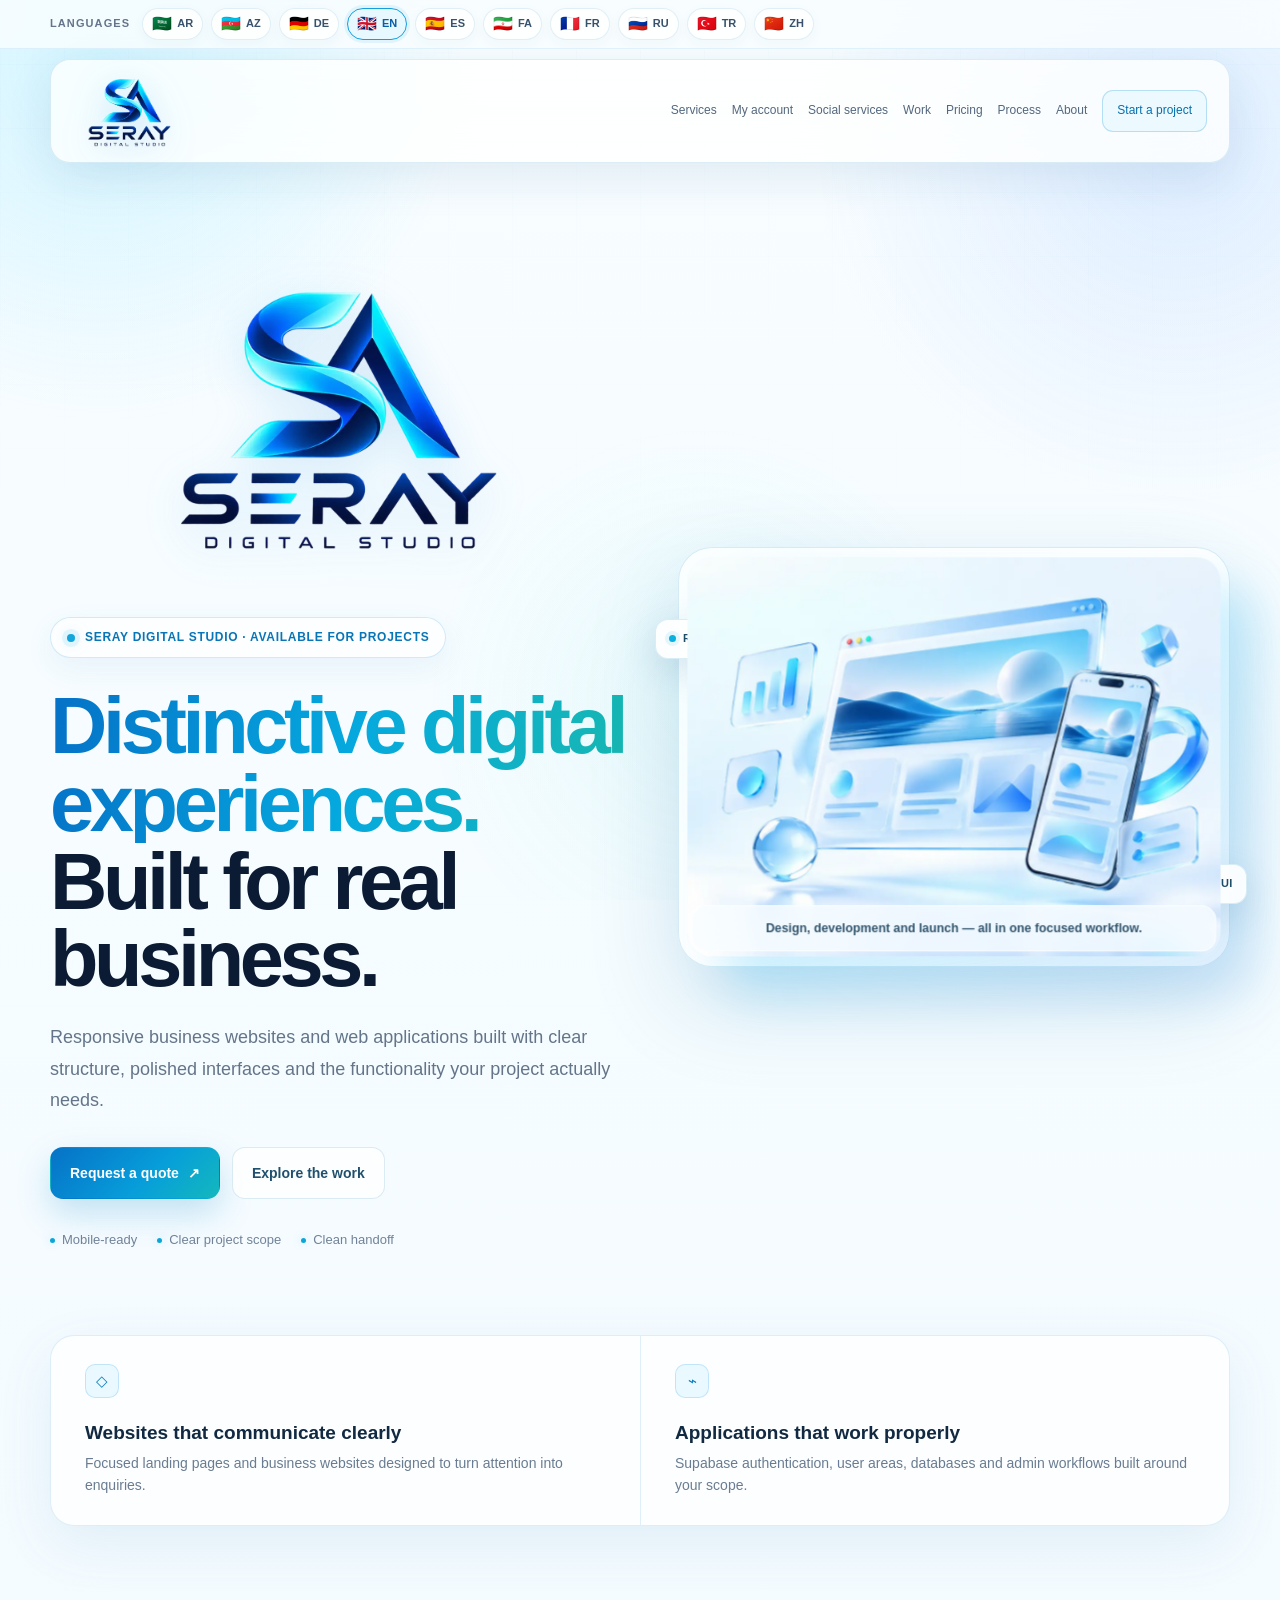
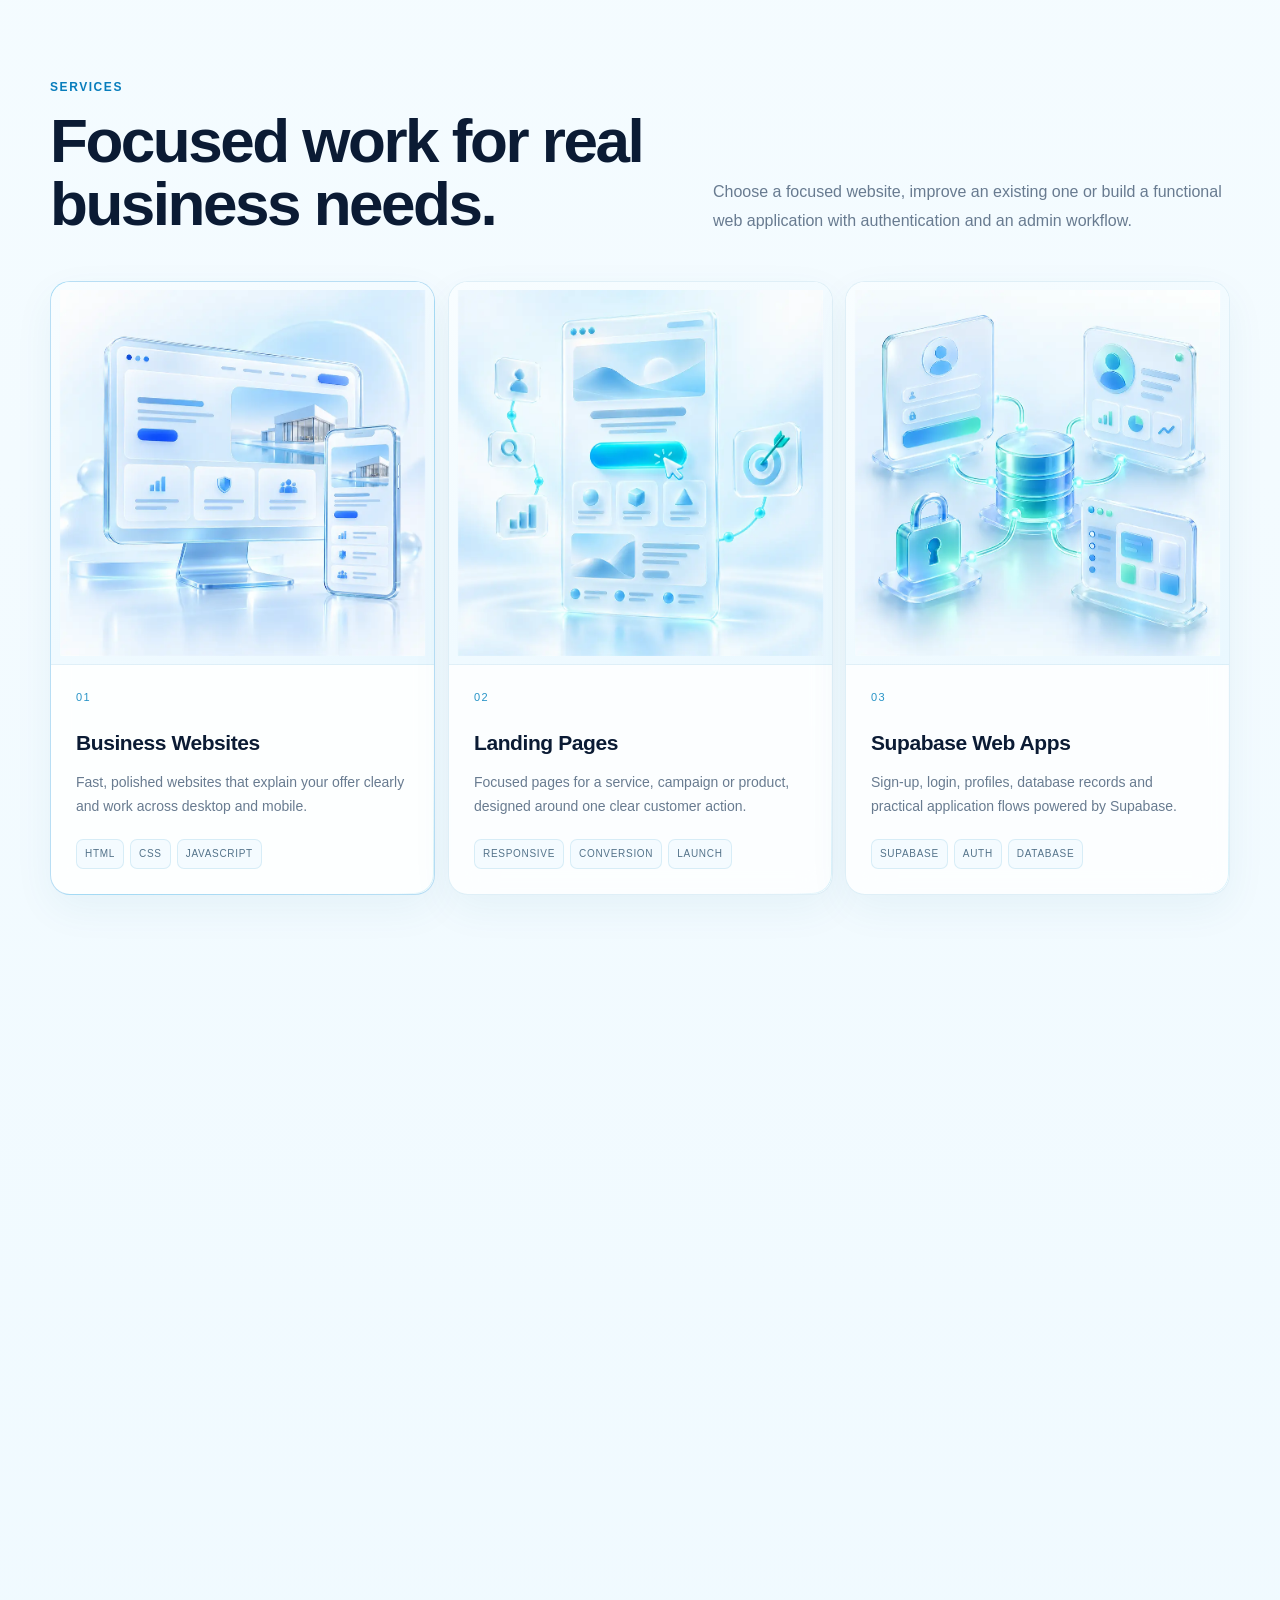
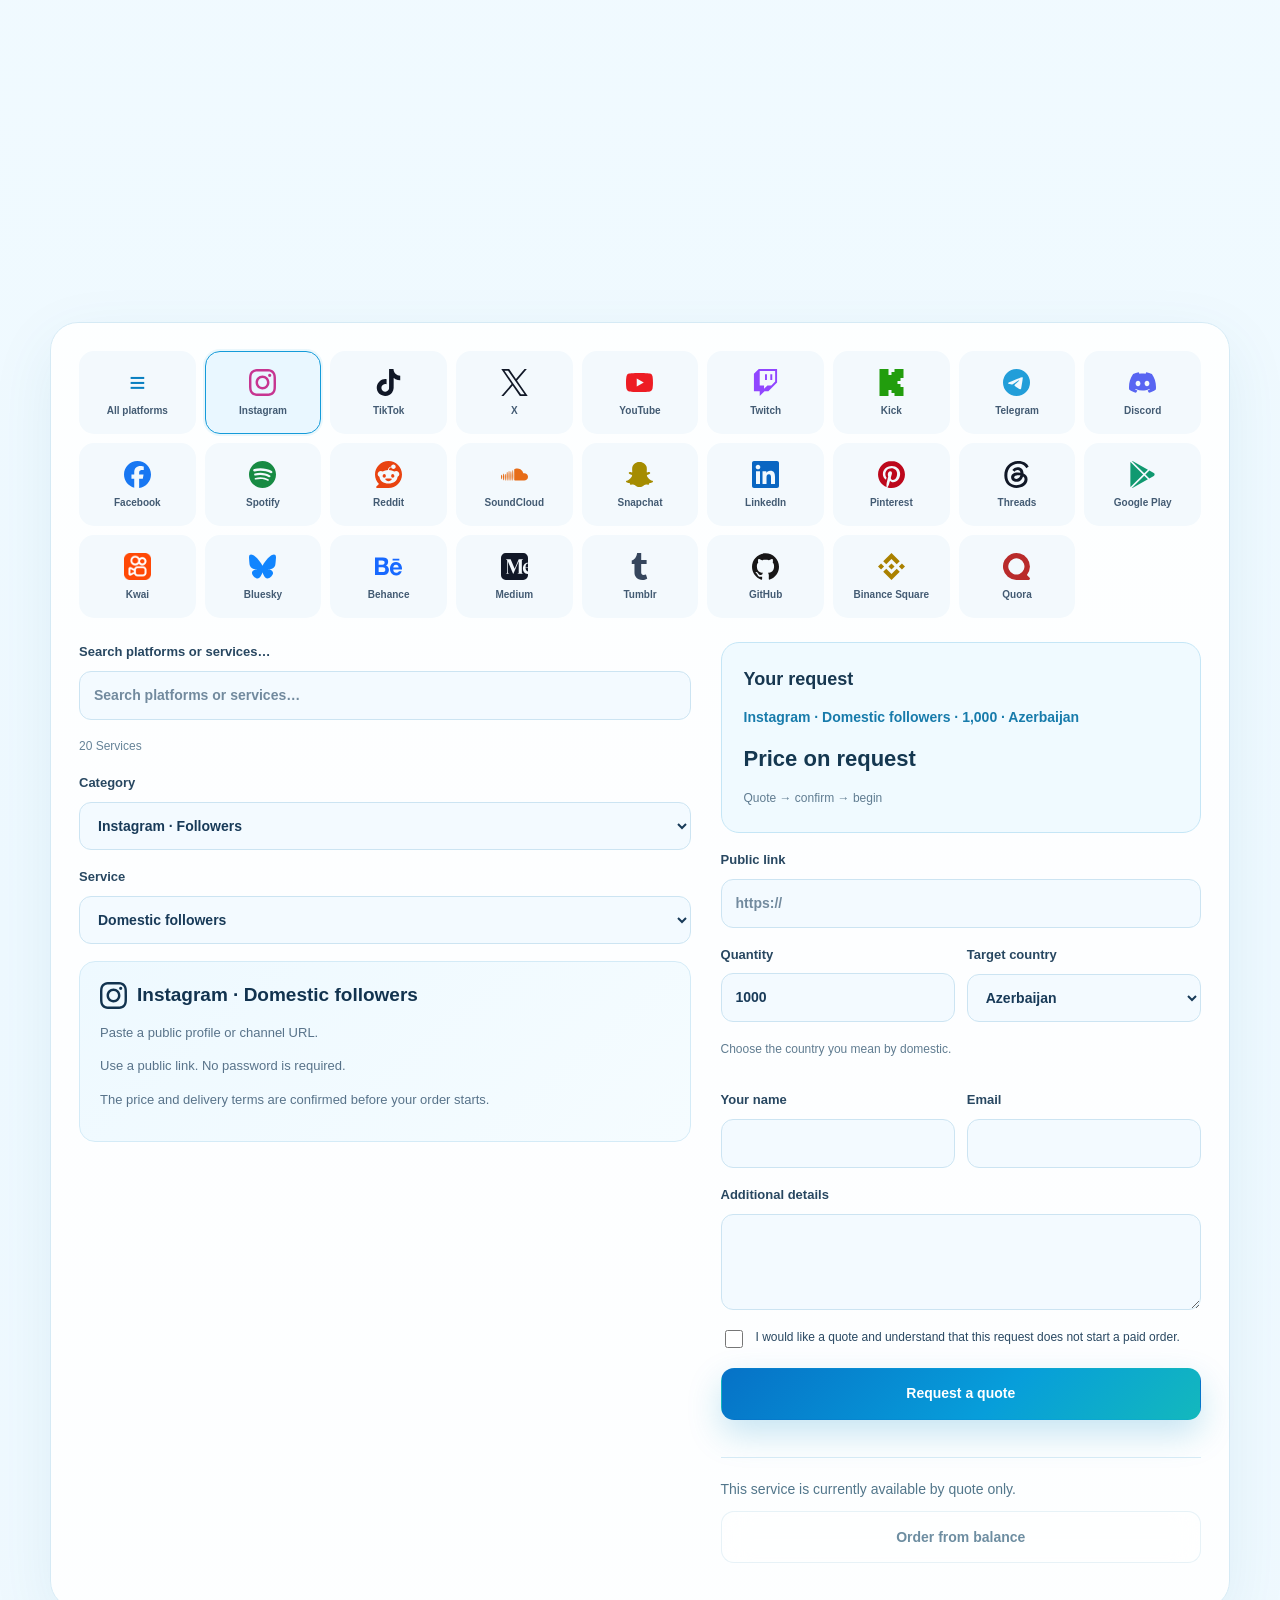
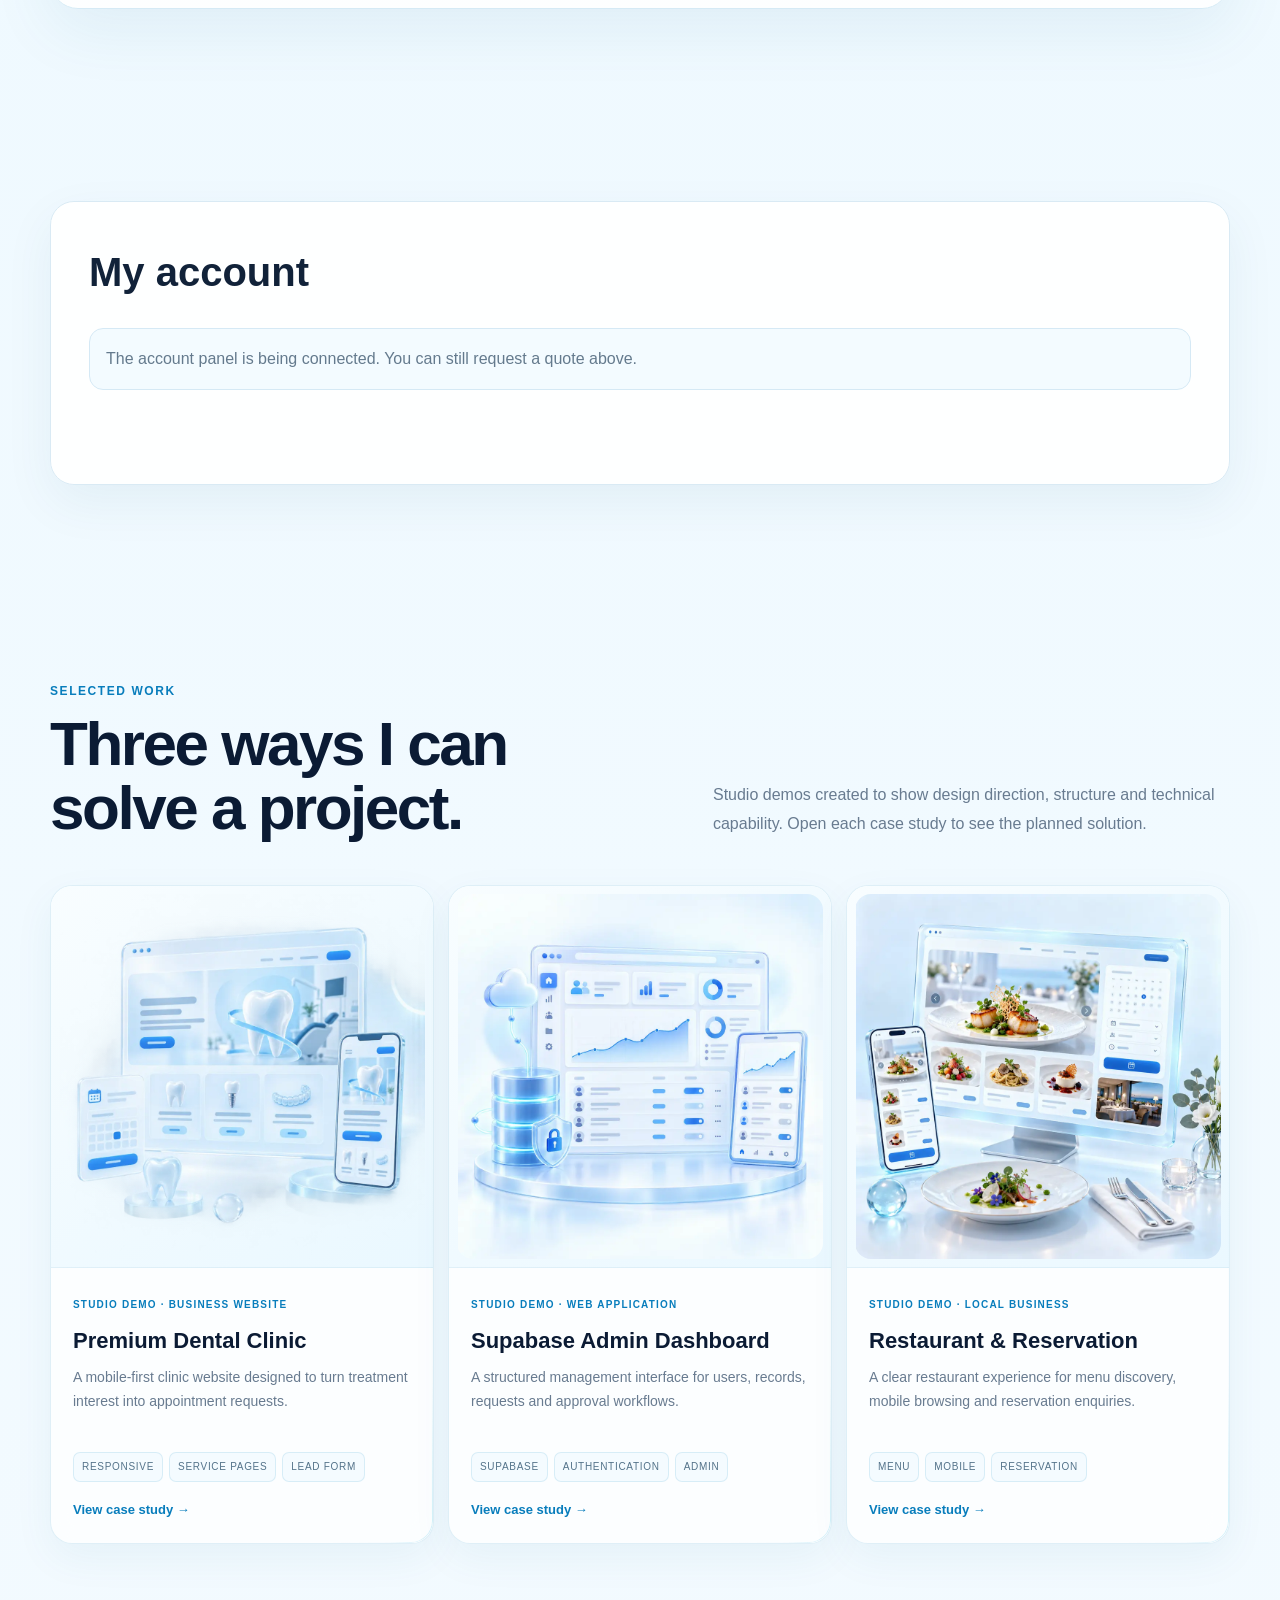
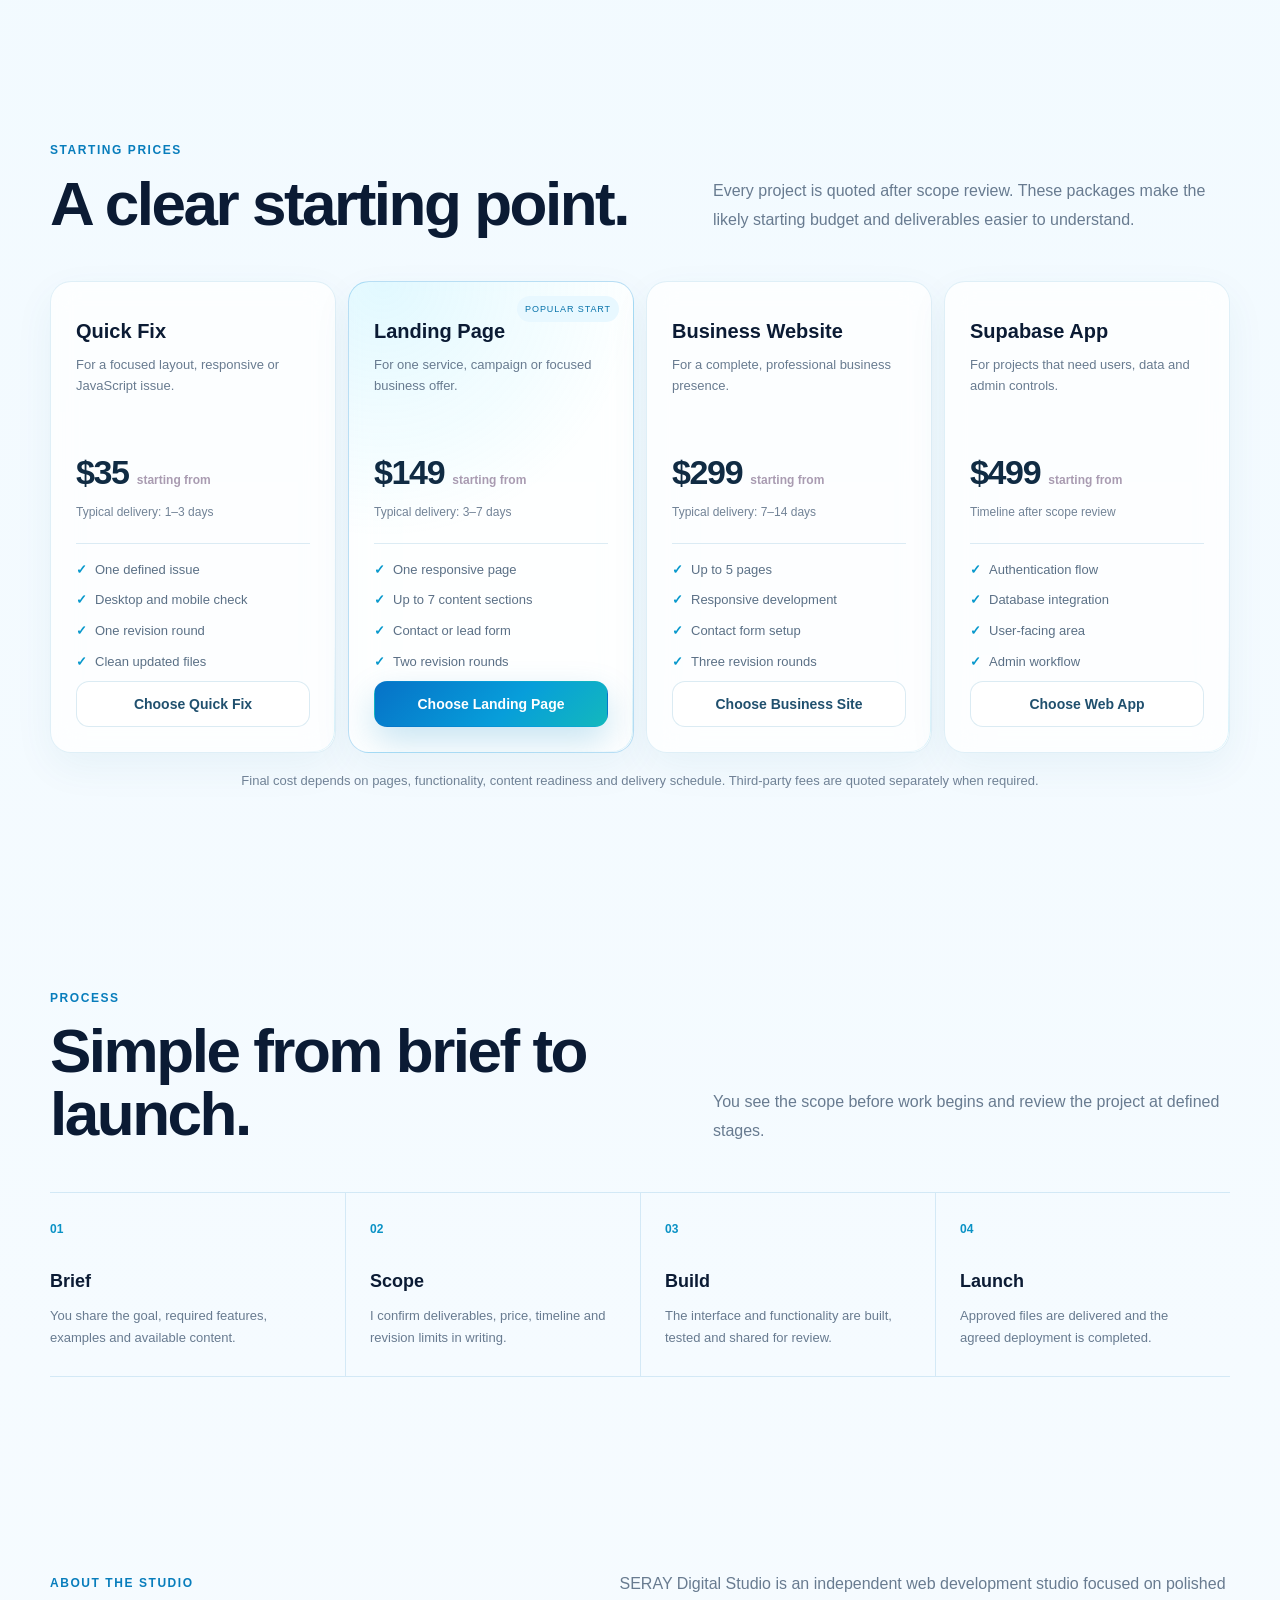
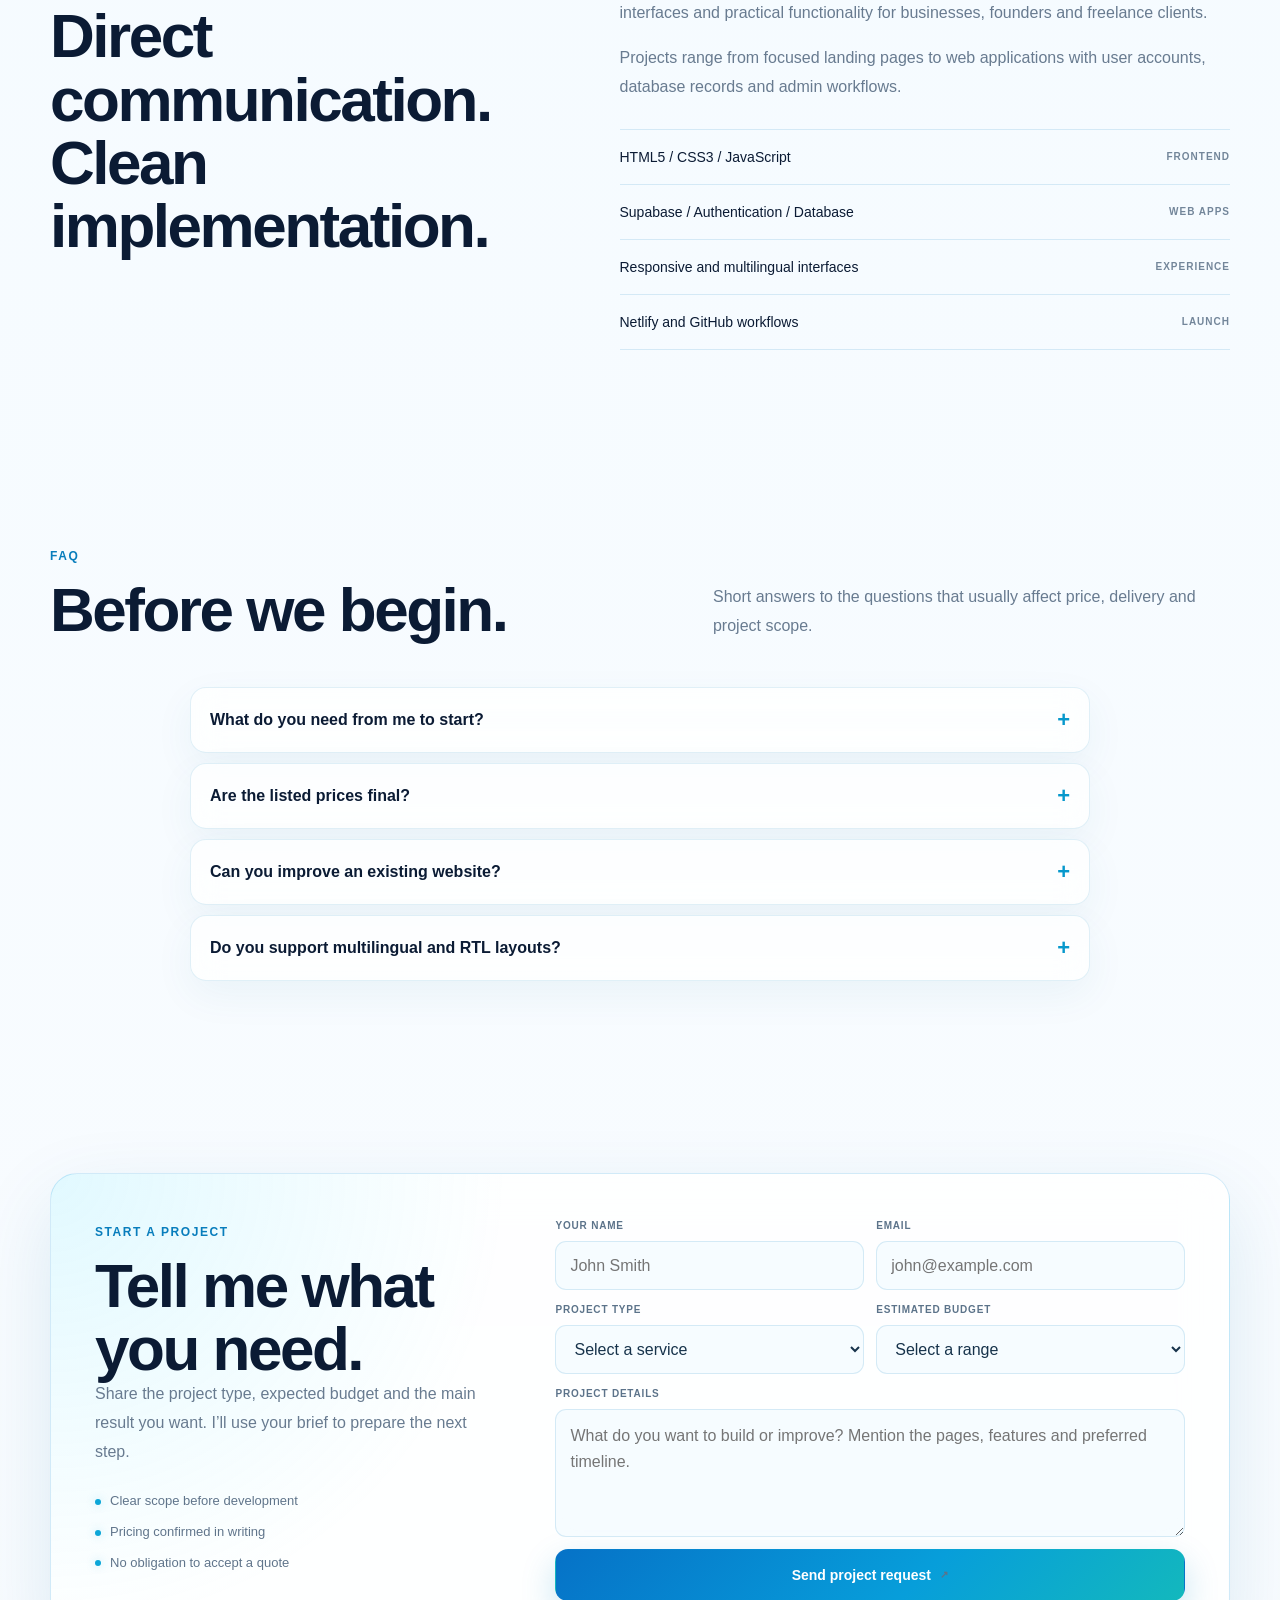
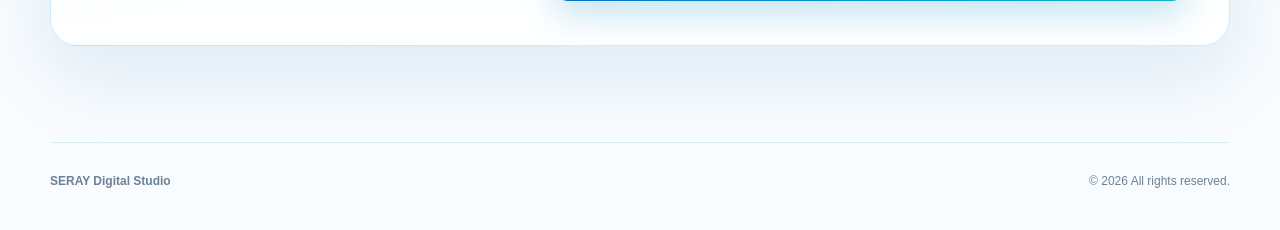
==== commit c467a78a: "Add files via upload" ====
--- a/serdar-web-studio-standalone.html
+++ b/serdar-web-studio-standalone.html
@@ -206,6 +206,13 @@
       .service,.project,.price-card,.faq details,.hero-panel,.contact-box{backdrop-filter:none;-webkit-backdrop-filter:none}
       .reveal{filter:none!important}
     }
+    /* Full brand signature above the introduction, with no image cropping. */
+    .hero-brand{width:min(360px,100%);align-self:center;margin:-28px 0 22px;flex:0 0 auto}
+    .hero-brand img{display:block;width:100%;height:auto;aspect-ratio:1;object-fit:contain;filter:drop-shadow(0 12px 22px rgba(7,126,205,.14))}
+    .hero .eyebrow{max-width:100%;white-space:normal;overflow-wrap:anywhere;line-height:1.6;letter-spacing:.06em}
+    .hero .eyebrow .dot{flex:0 0 auto}
+    @media(max-width:900px){.hero-brand{width:min(340px,82vw);margin:-20px auto 22px}}
+    @media(max-width:620px){.hero{padding-top:30px}.hero-brand{width:min(300px,82vw);margin:0 auto 20px}.hero .eyebrow{font-size:10px;letter-spacing:.035em;padding:10px 13px}}
     .header{height:104px;padding:4px 22px}
     .brand{min-width:118px;gap:0}
     .brand-logo{display:block;width:112px;height:94px;object-fit:contain;flex:0 0 auto;filter:drop-shadow(0 9px 18px rgba(6,126,217,.2));transition:transform .28s ease,filter .28s ease}
@@ -214,12 +221,49 @@
     @media(max-width:620px){.header{height:86px;padding:3px 13px}.nav{top:93px}.brand{min-width:86px}.brand-logo{width:82px;height:76px}.brand:hover .brand-logo{transform:none}}
     @media(prefers-reduced-motion:reduce){.brand-logo{transition:none}.brand:hover .brand-logo{transform:none}}
   </style>
+
+  <style id="social-services-theme">
+    .sm-section{scroll-margin-top:116px}
+    .sm-section .section-head{align-items:center}
+    .sm-shell{border:1px solid #d5eaf5;border-radius:28px;background:rgba(255,255,255,.86);box-shadow:0 20px 65px rgba(30,105,145,.08);padding:28px}
+    .sm-platforms{display:grid;grid-template-columns:repeat(9,minmax(0,1fr));gap:9px;margin-bottom:24px}
+    .sm-platform{min-width:0;display:flex;flex-direction:column;align-items:center;justify-content:center;gap:8px;border:1px solid transparent;border-radius:15px;background:#f3f9fd;min-height:83px;padding:12px 5px;color:var(--platform-color,#1767a1);cursor:pointer;transition:background .2s,border-color .2s}
+    .sm-platform span{font-size:10px;font-weight:750;color:#435b73;line-height:1.3;text-align:center;overflow-wrap:anywhere}
+    .sm-platform[aria-pressed="true"]{background:#e9f7ff;border-color:#159bd9;box-shadow:0 0 0 2px rgba(21,155,217,.08)}
+    .sm-platform:hover{background:#eaf4fc}.sm-icon{width:27px;height:27px;display:block;fill:currentColor;flex:0 0 auto}
+    .sm-all-icon{font-size:28px;line-height:27px;font-weight:800}
+    .sm-workspace{display:grid;grid-template-columns:minmax(0,1.12fr) minmax(0,.88fr);gap:30px;align-items:start}
+    .sm-config,.sm-order{min-width:0;display:grid;gap:17px}
+    .sm-config label,.sm-order label{display:grid;gap:8px;font-size:13px;font-weight:750;color:#284761;min-width:0}
+    .sm-section input,.sm-section select,.sm-section textarea{width:100%;min-width:0;max-width:100%;border:1px solid #cce4f2;border-radius:12px;background:#f3faff;color:#183a58;font-size:14px;line-height:1.5;padding:13px 14px;outline:none;box-sizing:border-box}
+    .sm-section input:focus,.sm-section select:focus,.sm-section textarea:focus{border-color:#149bd8;box-shadow:0 0 0 3px rgba(20,155,216,.09)}
+    .sm-section select{min-height:48px;text-overflow:ellipsis;padding-inline-end:30px}
+    .sm-section textarea{min-height:96px;resize:vertical}.sm-section input::placeholder,.sm-section textarea::placeholder{color:#728a9e;opacity:1}
+    .sm-detail{padding:20px;background:linear-gradient(140deg,#eef9ff,#f5fcff);border:1px solid #d4ebf7;border-radius:16px;overflow-wrap:anywhere}
+    .sm-detail h3{display:flex;align-items:center;gap:10px;font-size:19px;line-height:1.4;margin:0 0 12px;color:#12334f}
+    .sm-detail p{margin:0 0 10px;font-size:13px;color:#58738a;line-height:1.8}.sm-detail p:last-child{margin:0}
+    .sm-summary{display:grid;gap:12px;padding:22px;border:1px solid #c5e6f6;border-radius:18px;background:#f0faff}
+    .sm-summary h3{font-size:18px;margin:0;color:#173750}.sm-summary-line{font-size:14px;line-height:1.65;font-weight:750;color:#177bab;overflow-wrap:anywhere}
+    .sm-quote{font-size:22px;font-weight:800;color:#143750}.sm-small{font-size:12px;line-height:1.8;color:#607c91;font-weight:500}
+    .sm-two{display:grid;grid-template-columns:1fr 1fr;gap:12px;min-width:0}.sm-terms{display:flex!important;grid-template-columns:none;align-items:flex-start;gap:10px!important;font-size:12px!important;line-height:1.8;font-weight:500!important}
+    .sm-terms input{width:18px;min-width:18px;height:18px;margin-top:3px;padding:0;accent-color:#087fc1}.sm-status{font-size:13px;line-height:1.8;margin:0;border-radius:12px;overflow-wrap:anywhere}.sm-status:not(:empty){padding:12px 14px;background:#f0f8ff;color:#245574}.sm-status[data-state="error"]{background:#fff2f0;color:#9f3434}.sm-status[data-state="success"]{background:#ecfaf5;color:#176848}
+    .sm-count{font-size:12px;color:#668398}.sm-extra[hidden]{display:none!important}.sm-empty{padding:18px;border:1px dashed #bddbeb;border-radius:12px;color:#5b768c;font-size:14px}.sm-order button{width:100%}.sm-order button:disabled{opacity:.65;cursor:wait;transform:none}
+    html[dir="rtl"] .sm-section{text-align:right}.sm-section input[type="url"],.sm-section input[type="email"]{direction:ltr;text-align:start}
+    @media(min-width:1101px){.nav{gap:15px!important;font-size:12px!important}}
+    @media(min-width:901px) and (max-width:1100px){.menu{display:block}.header .nav{display:none;position:absolute;top:112px;left:0;right:0;padding:12px;grid-template-columns:1fr 1fr;gap:6px;background:#fff;border:1px solid #d7ebf5;border-radius:16px;box-shadow:0 18px 45px rgba(20,83,126,.13)}.header .nav.open{display:grid}.header .nav a{padding:12px;background:#f3faff;border-radius:10px}.header .nav .nav-cta{grid-column:1/-1;text-align:center}}
+    @media(max-width:900px){.sm-platforms{grid-template-columns:repeat(7,minmax(0,1fr))}.sm-workspace{grid-template-columns:1fr;gap:24px}.sm-order{border-top:1px solid #d8ebf6;padding-top:24px}.sm-shell{padding:22px}}
+    @media(max-width:620px){.sm-platforms{grid-template-columns:repeat(5,minmax(0,1fr));gap:7px;margin-bottom:20px}.sm-platform{min-height:72px;border-radius:12px;padding:10px 3px;gap:7px}.sm-platform span{font-size:9px}.sm-icon{width:25px;height:25px}.sm-shell{padding:16px;border-radius:21px}.sm-two{grid-template-columns:1fr}.sm-section .section-head h2{font-size:clamp(34px,10vw,46px);line-height:1.12}.sm-detail,.sm-summary{padding:17px}.sm-section input,.sm-section select,.sm-section textarea{font-size:16px}.sm-platforms .sm-platform:first-child{font-size:9px}}
+    @media(max-width:360px){.sm-platforms{grid-template-columns:repeat(4,minmax(0,1fr))}}
+    @media(prefers-reduced-motion:reduce){.sm-platform{transition:none}}
+  </style>
+
+<link rel="stylesheet" href="seray-panel.css">
 </head>
 <body>
   <div class="language-strip" aria-label="Choose website language"><div class="language-inner"><span class="language-label">Languages</span><button class="flag-button" type="button" data-lang="ar" aria-label="العربية" aria-pressed="false"><span class="flag">🇸🇦</span>AR</button><button class="flag-button" type="button" data-lang="az" aria-label="Azərbaycan dili" aria-pressed="false"><span class="flag">🇦🇿</span>AZ</button><button class="flag-button" type="button" data-lang="de" aria-label="Deutsch" aria-pressed="false"><span class="flag">🇩🇪</span>DE</button><button class="flag-button" type="button" data-lang="en" aria-label="English" aria-pressed="true"><span class="flag">🇬🇧</span>EN</button><button class="flag-button" type="button" data-lang="es" aria-label="Español" aria-pressed="false"><span class="flag">🇪🇸</span>ES</button><button class="flag-button" type="button" data-lang="fa" aria-label="فارسی" aria-pressed="false"><span class="flag">🇮🇷</span>FA</button><button class="flag-button" type="button" data-lang="fr" aria-label="Français" aria-pressed="false"><span class="flag">🇫🇷</span>FR</button><button class="flag-button" type="button" data-lang="ru" aria-label="Русский" aria-pressed="false"><span class="flag">🇷🇺</span>RU</button><button class="flag-button" type="button" data-lang="tr" aria-label="Türkçe" aria-pressed="false"><span class="flag">🇹🇷</span>TR</button><button class="flag-button" type="button" data-lang="zh-CN" aria-label="中文" aria-pressed="false"><span class="flag">🇨🇳</span>ZH</button></div></div>
-  <header class="header"><a class="brand" href="#home" aria-label="SERAY Digital Studio home"><img class="brand-logo" src="seray-logo.webp" alt="SERAY Digital Studio" width="900" height="900" decoding="async"></a><nav class="nav" id="nav" aria-label="Main navigation"><a href="#services">Services</a><a href="#work">Work</a><a href="#pricing">Pricing</a><a href="#process">Process</a><a href="#about">About</a><a class="nav-cta" href="#contact">Start a project</a></nav><button class="menu" id="menu" type="button" aria-label="Open menu" aria-expanded="false">☰</button></header>
+  <header class="header"><a class="brand" href="#home" aria-label="SERAY Digital Studio home"><img class="brand-logo" src="seray-logo.webp" alt="SERAY Digital Studio" width="900" height="900" decoding="async"></a><nav class="nav" id="nav" aria-label="Main navigation"><a href="#services">Services</a><a href="#account" class="notranslate" translate="no" data-sp="account">My account</a><a href="#social-services" data-sm-text="nav">Social services</a><a href="#work">Work</a><a href="#pricing">Pricing</a><a href="#process">Process</a><a href="#about">About</a><a class="nav-cta" href="#contact">Start a project</a></nav><button class="menu" id="menu" type="button" aria-label="Open menu" aria-expanded="false">☰</button></header>
   <main>
-    <section class="wrap hero" id="home"><div><div class="eyebrow"><span class="dot"></span>SERAY Digital Studio · Available for projects</div><h1><span class="gradient-text">Distinctive digital experiences.</span>Built for real business.</h1><p class="hero-copy">Responsive business websites and web applications built with clear structure, polished interfaces and the functionality your project actually needs.</p><div class="actions"><a class="btn primary" href="#contact">Request a quote <span aria-hidden="true">↗</span></a><a class="btn secondary" href="#work">Explore the work</a></div><div class="hero-notes"><span><i></i>Mobile-ready</span><span><i></i>Clear project scope</span><span><i></i>Clean handoff</span></div></div><figure class="hero-art"><span class="hero-media"><img src="hero-responsive.webp" alt="Abstract 3D browser and mobile interface representing responsive web design" width="1200" height="900" decoding="async" fetchpriority="high"></span><span class="hero-chip chip-one">Responsive design</span><span class="hero-chip chip-two">Web apps &amp; UI</span><figcaption>Design, development and launch — all in one focused workflow.</figcaption></figure><aside class="hero-panel" aria-label="Core services"><article><span class="panel-icon" aria-hidden="true">◇</span><b>Websites that communicate clearly</b><p>Focused landing pages and business websites designed to turn attention into enquiries.</p></article><article><span class="panel-icon" aria-hidden="true">⌁</span><b>Applications that work properly</b><p>Supabase authentication, user areas, databases and admin workflows built around your scope.</p></article></aside></section>
+    <section class="wrap hero" id="home"><div><div class="hero-brand" translate="no"><img src="seray-logo.webp" alt="SERAY Digital Studio" width="900" height="900" decoding="async" fetchpriority="high"></div><div class="eyebrow"><span class="dot"></span>SERAY Digital Studio · Available for projects</div><h1><span class="gradient-text">Distinctive digital experiences.</span>Built for real business.</h1><p class="hero-copy">Responsive business websites and web applications built with clear structure, polished interfaces and the functionality your project actually needs.</p><div class="actions"><a class="btn primary" href="#contact">Request a quote <span aria-hidden="true">↗</span></a><a class="btn secondary" href="#work">Explore the work</a></div><div class="hero-notes"><span><i></i>Mobile-ready</span><span><i></i>Clear project scope</span><span><i></i>Clean handoff</span></div></div><figure class="hero-art"><span class="hero-media"><img src="hero-responsive.webp" alt="Abstract 3D browser and mobile interface representing responsive web design" width="1200" height="900" decoding="async" fetchpriority="high"></span><span class="hero-chip chip-one">Responsive design</span><span class="hero-chip chip-two">Web apps &amp; UI</span><figcaption>Design, development and launch — all in one focused workflow.</figcaption></figure><aside class="hero-panel" aria-label="Core services"><article><span class="panel-icon" aria-hidden="true">◇</span><b>Websites that communicate clearly</b><p>Focused landing pages and business websites designed to turn attention into enquiries.</p></article><article><span class="panel-icon" aria-hidden="true">⌁</span><b>Applications that work properly</b><p>Supabase authentication, user areas, databases and admin workflows built around your scope.</p></article></aside></section>
 
     <section class="section" id="services"><div class="wrap"><div class="section-head"><div><span class="kicker">Services</span><h2>Focused work for real business needs.</h2></div><p>Choose a focused website, improve an existing one or build a functional web application with authentication and an admin workflow.</p></div><div class="service-grid">
       <article class="service featured"><span class="service-media"><img src="service-business.webp" alt="Glass browser and phone illustrating a responsive business website" width="900" height="900" loading="lazy" decoding="async"></span><div class="service-content"><span class="num">01</span><h3>Business Websites</h3><p>Fast, polished websites that explain your offer clearly and work across desktop and mobile.</p><div class="tags"><span>HTML</span><span>CSS</span><span>JavaScript</span></div></div></article>
@@ -230,7 +274,61 @@
       <article class="service"><span class="service-media"><img src="service-multilingual.webp" alt="Global multilingual websites connected around a glass globe" width="900" height="900" loading="lazy" decoding="async"></span><div class="service-content"><span class="num">06</span><h3>Multilingual Sites</h3><p>Language switching, localized content structure and right-to-left support for Persian and Arabic.</p><div class="tags"><span>i18n</span><span>RTL</span><span>Localization</span></div></div></article>
     </div></div></section>
 
-    <section class="section" id="work"><div class="wrap"><div class="section-head"><div><span class="kicker">Selected work</span><h2>Three ways I can solve a project.</h2></div><p>Studio demos created to show design direction, structure and technical capability. Open each case study to see the planned solution.</p></div><div class="project-grid">
+
+    <section class="section sm-section" id="social-services" aria-labelledby="sm-heading"><div class="wrap">
+      <div class="section-head"><div><span class="kicker" data-sm-text="nav">Social services</span><h2 id="sm-heading" data-sm-text="title">Your platforms. One place.</h2></div><p data-sm-text="intro">Choose a platform, find your service and request a tailored quote.</p></div>
+      <div class="sm-shell">
+        <div class="sm-platforms" id="sm-platforms" role="group" aria-label="Social platforms"></div>
+        <div class="sm-workspace">
+          <div class="sm-config">
+            <label><span data-sm-text="search">Search platforms or services…</span><input id="sm-search" type="search" autocomplete="off" data-sm-placeholder="search" placeholder="Search platforms or services…"></label>
+            <div class="sm-count" id="sm-count" aria-live="polite"></div>
+            <label><span data-sm-text="category">Category</span><select id="sm-category" form="sm-form" required></select></label>
+            <label><span data-sm-text="service">Service</span><select id="sm-service" form="sm-form" required></select></label>
+            <div id="sm-empty" class="sm-empty" data-sm-text="noResults" hidden>No matching services. Try another search.</div>
+            <div class="sm-detail" id="sm-detail"><h3 id="sm-detail-title"></h3><p id="sm-link-hint"></p><p data-sm-text="publicNotice">Use a public link. No password is required.</p><p data-sm-text="priceNote">The price and delivery terms are confirmed before your order starts.</p><p id="sm-extra-hint" hidden></p></div>
+          </div>
+          <form class="sm-order" id="sm-form" name="social-service-request" method="POST" action="/" data-netlify="true" netlify-honeypot="social-bot-field">
+            <input type="hidden" name="form-name" value="social-service-request"><input type="hidden" name="platform" id="sm-platform-value"><input type="hidden" name="service-id" id="sm-service-id"><input type="hidden" name="request-category" id="sm-category-value"><input type="hidden" name="request-service" id="sm-service-value"><input type="hidden" name="request-language" id="sm-language-value"><input type="hidden" name="request-summary" id="sm-summary-value">
+            <label class="honeypot" aria-hidden="true">Leave empty<input name="social-bot-field" tabindex="-1" autocomplete="off"></label>
+            <div class="sm-summary"><h3 data-sm-text="summary">Your request</h3><div class="sm-summary-line" id="sm-summary-line"></div><div class="sm-quote" data-sm-text="pricing">Price on request</div><div class="sm-small" data-sm-text="nextStep">Quote → confirm → begin</div></div>
+            <label><span data-sm-text="link">Public link</span><input type="url" name="link" id="sm-link" placeholder="https://" required maxlength="2000" inputmode="url" autocomplete="url"></label>
+            <div class="sm-two"><label><span data-sm-text="quantity">Quantity</span><input type="number" id="sm-quantity" name="quantity" min="1" step="1" value="1000" required inputmode="numeric"></label><label class="sm-extra" id="sm-country-field" hidden><span data-sm-text="country">Target country</span><select name="target-country" id="sm-country"></select></label></div>
+            <p class="sm-small sm-extra" id="sm-country-note" data-sm-text="countryNote" hidden>Choose the country you mean by domestic.</p>
+            <label class="sm-extra" id="sm-comments-field" hidden><span data-sm-text="comments">Comment text</span><textarea id="sm-comments" name="comment-text" rows="4" maxlength="8000" data-sm-placeholder="commentsHint" placeholder="One comment per line. Tell us your preferred language."></textarea></label>
+            <label class="sm-extra" id="sm-repeat-field" hidden><span data-sm-text="repeat">Number of posts</span><input type="number" id="sm-repeat" name="upcoming-posts" min="1" step="1" value="5" inputmode="numeric"></label>
+            <div class="sm-two"><label><span data-sm-text="name">Your name</span><input name="name" autocomplete="name" required maxlength="150"></label><label><span data-sm-text="email">Email</span><input name="email" type="email" autocomplete="email" required maxlength="254"></label></div>
+            <label><span data-sm-text="notes">Additional details</span><textarea name="notes" rows="3" maxlength="8000"></textarea></label>
+            <label class="sm-terms"><input type="checkbox" required name="quote-consent" value="yes"><span data-sm-text="terms">I would like a quote and understand that this request does not start a paid order.</span></label>
+            <button class="btn primary" id="sm-submit" type="submit" data-sm-text="submit">Request a quote</button>
+            <div class="sp-paid notranslate" id="sp-paid" translate="no" hidden><p id="sp-paid-hint"></p><button class="btn secondary" type="button" id="sp-paid-button" data-sp="paidOrder">Order from balance</button></div>
+<p class="sm-status" id="sm-status" role="status" aria-live="polite"></p>
+          </form>
+        </div>
+      </div>
+    </div></section>
+
+    <section class="section sp notranslate" id="account" translate="no"><div class="wrap"><div class="sp-box">
+ <div class="sp-top"><h2 data-sp="account">My account</h2><div class="sp-actions" id="sp-user-actions" hidden><button id="sp-refresh" type="button" data-sp="refresh">Refresh</button><button id="sp-logout" type="button" data-sp="logout">Sign out</button></div></div>
+ <p id="sp-setup" class="sp-note" data-sp="setup">The account panel is being connected. You can still request a quote above.</p>
+ <p id="sp-status" class="sp-status" role="status" aria-live="polite"></p>
+ <div id="sp-auth" hidden>
+  <div class="sp-tabs sp-auth-nav" role="tablist" aria-label="Account access"><button type="button" data-auth-tab="login" aria-selected="true" data-sp="login">Sign in</button><button type="button" data-auth-tab="signup" aria-selected="false" data-sp="signup">Create account</button><button type="button" data-auth-tab="recover" aria-selected="false" data-sp="recover">Reset password</button></div>
+  <div class="sp-grid"><form id="sp-auth-form"><label><span data-sp="email">Email</span><input id="sp-email" type="email" autocomplete="email" required maxlength="254"></label><label id="sp-password-field"><span data-sp="password">Password</span><input id="sp-password" type="password" autocomplete="current-password" required minlength="12" maxlength="128"></label><p class="sp-muted" id="sp-password-note" data-sp="passwordNote">Use at least 12 characters. Never share your social account password.</p><button class="sp-primary" id="sp-auth-submit" type="submit" data-sp="login">Sign in</button></form><div class="sp-note"><h3 data-sp="oneAccount">One account. Your orders in one place.</h3><p data-sp="accountNote">View orders, check your balance and contact support. Confirm your email before signing in. Your social account password is never required.</p></div></div>
+ </div>
+ <div id="sp-dashboard" hidden>
+  <p id="sp-email-label" dir="ltr"></p>
+  <div class="sp-tabs" id="sp-tabs" role="tablist" aria-label="Dashboard"><button type="button" data-sp-tab="orders" aria-selected="true" data-sp="orders">Orders</button><button type="button" data-sp-tab="wallet" aria-selected="false" data-sp="wallet">Balance</button><button type="button" data-sp-tab="support" aria-selected="false" data-sp="support">Support</button><button type="button" data-sp-tab="settings" aria-selected="false" data-sp="settings">Settings</button><button type="button" data-sp-tab="admin" id="sp-admin-tab" hidden aria-selected="false" data-sp="admin">Management</button></div>
+  <div data-sp-view="orders"><div class="sp-actions"><a class="btn secondary" href="#social-services" data-sp="newOrder">New order</a></div><div id="sp-orders" class="sp-list" style="margin-top:20px"></div></div>
+  <div data-sp-view="wallet" hidden><div class="sp-amount" id="sp-balance"></div><div class="sp-grid"><div><p id="sp-payment" class="sp-note"></p><form id="sp-topup-form"><label><span data-sp="amount">Amount (USD)</span><input id="sp-topup-amount" type="number" min="1" max="10000" step="0.01" required inputmode="decimal"></label><label><span data-sp="reference">Payment reference</span><input id="sp-topup-reference" required minlength="3" maxlength="150"></label><p class="sp-muted" data-sp="topupNote">Credit is added only after your payment is verified by the manager.</p><button class="sp-primary" type="submit" data-sp="requestTopup">Submit payment for review</button></form><h3 data-sp="topups">Payment requests</h3><div id="sp-topups" class="sp-list"></div></div><div><h3 data-sp="transactions">Transactions</h3><div id="sp-transactions" class="sp-list"></div></div></div></div>
+  <div data-sp-view="support" hidden><div class="sp-grid"><form id="sp-ticket-form"><label><span data-sp="subject">Subject</span><input id="sp-ticket-subject" required minlength="3" maxlength="120"></label><label><span data-sp="message">Message</span><textarea id="sp-ticket-message" rows="6" required minlength="5" maxlength="4000"></textarea></label><button class="sp-primary" type="submit" data-sp="sendTicket">Send ticket</button></form><div id="sp-tickets" class="sp-list"></div></div></div>
+  <div data-sp-view="settings" hidden><form id="sp-password-form" style="max-width:480px"><label><span data-sp="newPassword">New password</span><input id="sp-new-password" type="password" autocomplete="new-password" required minlength="12" maxlength="128"></label><label><span data-sp="repeatPassword">Confirm password</span><input id="sp-repeat-password" type="password" autocomplete="new-password" required minlength="12" maxlength="128"></label><button type="submit" class="sp-primary" data-sp="save">Save</button></form></div>
+  <div data-sp-view="admin" class="sp-admin" id="sp-admin" hidden></div>
+ </div>
+</div></div></section>
+<dialog id="sp-confirm" class="notranslate" translate="no" aria-labelledby="sp-confirm-title"><h3 id="sp-confirm-title" data-sp="confirmOrder">Confirm order</h3><p id="sp-confirm-summary"></p><p id="sp-confirm-price" class="sp-amount"></p><p data-sp="debitNote">This amount will be deducted from your balance when you confirm.</p><div class="sp-actions"><button type="button" id="sp-confirm-cancel" data-sp="cancel">Cancel</button><button type="button" id="sp-confirm-pay" class="sp-primary" data-sp="confirmPay">Confirm and pay</button></div></dialog>
+
+<section class="section" id="work"><div class="wrap"><div class="section-head"><div><span class="kicker">Selected work</span><h2>Three ways I can solve a project.</h2></div><p>Studio demos created to show design direction, structure and technical capability. Open each case study to see the planned solution.</p></div><div class="project-grid">
       <article class="project"><div class="project-visual"><img src="portfolio-dental.webp" alt="Glass dental clinic website and appointment interface" width="1000" height="1000" loading="lazy" decoding="async"></div><div class="project-info"><span class="type">Studio demo · Business website</span><h3>Premium Dental Clinic</h3><p>A mobile-first clinic website designed to turn treatment interest into appointment requests.</p><div class="tags"><span>Responsive</span><span>Service pages</span><span>Lead form</span></div><button class="case-btn" type="button" data-case="dental">View case study →</button></div></article>
       <article class="project"><div class="project-visual"><img src="portfolio-dashboard.webp" alt="Glass admin dashboard with analytics database and access controls" width="1000" height="1000" loading="lazy" decoding="async"></div><div class="project-info"><span class="type">Studio demo · Web application</span><h3>Supabase Admin Dashboard</h3><p>A structured management interface for users, records, requests and approval workflows.</p><div class="tags"><span>Supabase</span><span>Authentication</span><span>Admin</span></div><button class="case-btn" type="button" data-case="dashboard">View case study →</button></div></article>
       <article class="project"><div class="project-visual"><img src="portfolio-restaurant.webp" alt="Glass restaurant website with digital menu and reservation interface" width="1000" height="1000" loading="lazy" decoding="async"></div><div class="project-info"><span class="type">Studio demo · Local business</span><h3>Restaurant & Reservation</h3><p>A clear restaurant experience for menu discovery, mobile browsing and reservation enquiries.</p><div class="tags"><span>Menu</span><span>Mobile</span><span>Reservation</span></div><button class="case-btn" type="button" data-case="restaurant">View case study →</button></div></article>
@@ -424,7 +522,7 @@
   const rtl=new Set(['fa','ar']);
   const supported=new Set(['ar','az','de','en','es','fa','fr','ru','tr','zh-CN']);
   const translateValue=(value,lang)=>{const key=sourceKey.get(value);return key?(P[lang]?.[key]||S[key]):value};
-  const captureText=()=>{const walker=document.createTreeWalker(document.body,NodeFilter.SHOW_TEXT);let node;while(node=walker.nextNode()){const parent=node.parentElement;if(!parent||parent.closest('script,style,.flag-button,.logo'))continue;const clean=node.nodeValue.trim();if(!clean)continue;if(!node.__sdgKey&&sourceKey.has(clean))node.__sdgKey=sourceKey.get(clean)}};
+  const captureText=()=>{const walker=document.createTreeWalker(document.body,NodeFilter.SHOW_TEXT);let node;while(node=walker.nextNode()){const parent=node.parentElement;if(!parent||parent.closest('script,style,.flag-button,.logo,.notranslate'))continue;const clean=node.nodeValue.trim();if(!clean)continue;if(!node.__sdgKey&&sourceKey.has(clean))node.__sdgKey=sourceKey.get(clean)}};
   const applyLanguage=lang=>{if(!supported.has(lang))lang='en';captureText();const walker=document.createTreeWalker(document.body,NodeFilter.SHOW_TEXT);let node;while(node=walker.nextNode()){if(!node.__sdgKey)continue;const leading=node.nodeValue.match(/^\s*/)?.[0]||'';const trailing=node.nodeValue.match(/\s*$/)?.[0]||'';node.nodeValue=leading+(P[lang]?.[node.__sdgKey]||S[node.__sdgKey])+trailing}document.querySelectorAll('[placeholder]').forEach(el=>{if(!el.dataset.sdgPlaceholder){const key=sourceKey.get(el.getAttribute('placeholder'));if(key)el.dataset.sdgPlaceholder=key}if(el.dataset.sdgPlaceholder)el.setAttribute('placeholder',P[lang]?.[el.dataset.sdgPlaceholder]||S[el.dataset.sdgPlaceholder])});document.querySelectorAll('.flag-button').forEach(button=>button.setAttribute('aria-pressed',String(button.dataset.lang===lang)));document.documentElement.lang=lang;document.documentElement.dir=rtl.has(lang)?'rtl':'ltr';document.documentElement.classList.toggle('translated-rtl',rtl.has(lang));document.documentElement.classList.toggle('translated-ltr',lang!=='en'&&!rtl.has(lang));localStorage.setItem('sdg-language',lang);window.__sdgLanguage=lang};
   document.cookie='googtrans=; expires=Thu, 01 Jan 1970 00:00:00 GMT; path=/';
   document.querySelectorAll('.flag-button').forEach(button=>button.addEventListener('click',()=>applyLanguage(button.dataset.lang)));
@@ -434,5 +532,128 @@
 })();
 
 </script>
+
+  <script id="social-services-script">
+  (()=>{
+    'use strict';
+    const TRANSLATIONS={"en": {"nav": "Social services", "title": "Your platforms. One place.", "intro": "Choose a platform, find your service and request a tailored quote.", "all": "All platforms", "search": "Search platforms or services…", "platform": "Platform", "category": "Category", "service": "Service", "description": "Service details", "link": "Public link", "quantity": "Quantity", "name": "Your name", "email": "Email", "country": "Target country", "notes": "Additional details", "summary": "Your request", "pricing": "Price on request", "priceNote": "The price and delivery terms are confirmed before your order starts.", "submit": "Request a quote", "sending": "Sending…", "success": "Your request was sent. We will contact you with the price and delivery details.", "error": "Your request could not be sent. Please try again or use the contact form below.", "noResults": "No matching services. Try another search.", "profileLink": "Paste a public profile or channel URL.", "postLink": "Paste the URL of the post, video or content.", "liveLink": "Paste the live stream or broadcast URL.", "publicNotice": "Use a public link. No password is required.", "terms": "I would like a quote and understand that this request does not start a paid order.", "domestic": "Domestic followers", "international": "International followers", "choose": "Choose a service", "comments": "Comments", "commentsHint": "One comment per line. Tell us your preferred language.", "repeat": "Number of posts", "autoNote": "For an automatic service, specify how many upcoming posts to include.", "monthlyNote": "Describe the monthly package you need in the additional details.", "linkError": "Enter a valid public URL for the selected platform.", "qtyError": "Enter a whole number greater than zero.", "nextStep": "Quote → confirm → begin", "catalog": "Browse services", "serviceCount": "Services", "days": "Days", "details": "Review the details", "countryNote": "Choose the country you mean by domestic.", "followers": "Followers", "channel": "Channel members", "likes": "Likes", "likesLocal": "Domestic likes", "likesCountry": "Country-targeted likes", "views": "Views", "viewsCountry": "Country-targeted views", "auto": "Automatic likes, views & saves", "repost": "Reposts", "story": "Story views", "poll": "Poll votes", "storyLink": "Story link interactions", "impressions": "Impressions", "explore": "Explore packages", "saves": "Saves", "shares": "Shares", "live": "Live stream viewers", "monthly": "Monthly packages", "subscribers": "Subscribers", "retweet": "Retweets", "retweetLocal": "Domestic retweets", "verifiedRetweet": "Verified-account retweets", "space": "Space listeners", "dislikes": "Dislikes", "engagement": "Engagement packages", "watchHours": "Watch hours", "chat": "Chat services", "members": "Members", "reactions": "Reactions", "boosters": "Server boosts", "pageLikes": "Page likes", "reels": "Reels views & likes", "listeners": "Listeners", "upvotes": "Upvotes", "plays": "Plays", "downloads": "App downloads", "claps": "Claps", "stars": "Stars"}, "fa": {"nav": "خدمات شبکه‌های اجتماعی", "title": "همه شبکه‌ها، در یک جا.", "intro": "پلتفرم و خدمت موردنظر را انتخاب کن و برای نیاز خودت قیمت بگیر.", "all": "همه پلتفرم‌ها", "search": "جست‌وجوی پلتفرم یا خدمت…", "platform": "پلتفرم", "category": "دسته‌بندی", "service": "خدمت", "description": "جزئیات خدمت", "link": "لینک عمومی", "quantity": "تعداد", "name": "نام شما", "email": "ایمیل", "country": "کشور هدف", "notes": "توضیحات تکمیلی", "summary": "درخواست شما", "pricing": "استعلام قیمت", "priceNote": "قیمت و شرایط تحویل پیش از شروع سفارش تأیید می‌شود.", "submit": "درخواست قیمت", "sending": "در حال ارسال…", "success": "درخواست شما ارسال شد. برای اعلام قیمت و جزئیات تحویل با شما تماس می‌گیریم.", "error": "درخواست ارسال نشد. دوباره تلاش کن یا از فرم تماس پایین صفحه استفاده کن.", "noResults": "خدمتی پیدا نشد. عبارت دیگری جست‌وجو کن.", "profileLink": "لینک عمومی پروفایل یا کانال را وارد کن.", "postLink": "لینک پست، ویدیو یا محتوای موردنظر را وارد کن.", "liveLink": "لینک پخش زنده را وارد کن.", "publicNotice": "لینک باید عمومی باشد. به رمز عبور نیازی نیست.", "terms": "درخواست قیمت دارم و می‌دانم که با این درخواست، سفارش پولی آغاز نمی‌شود.", "domestic": "فالوور داخلی", "international": "فالوور خارجی", "choose": "یک خدمت انتخاب کن", "comments": "کامنت", "commentsHint": "هر کامنت در یک خط؛ زبان موردنظر را هم مشخص کن.", "repeat": "تعداد پست‌ها", "autoNote": "برای خدمت خودکار، تعداد پست‌های آینده را مشخص کن.", "monthlyNote": "جزئیات پکیج ماهانه موردنظر را در توضیحات تکمیلی بنویس.", "linkError": "یک لینک عمومی معتبر مربوط به پلتفرم انتخاب‌شده وارد کن.", "qtyError": "یک عدد صحیح بزرگ‌تر از صفر وارد کن.", "nextStep": "استعلام ← تأیید ← شروع", "catalog": "مشاهده خدمات", "serviceCount": "خدمت", "days": "روز", "details": "جزئیات را بررسی کن", "countryNote": "کشوری را انتخاب کن که منظورت از فالوور داخلی است.", "followers": "فالوور", "channel": "اعضای کانال", "likes": "لایک", "likesLocal": "لایک داخلی", "likesCountry": "لایک کشور هدف", "views": "بازدید", "viewsCountry": "بازدید کشور هدف", "auto": "لایک، بازدید و ذخیره خودکار", "repost": "بازنشر", "story": "بازدید استوری", "poll": "رأی نظرسنجی", "storyLink": "تعامل با لینک استوری", "impressions": "نمایش محتوا", "explore": "پکیج اکسپلور", "saves": "ذخیره", "shares": "اشتراک‌گذاری", "live": "بیننده پخش زنده", "monthly": "پکیج ماهانه", "subscribers": "سابسکرایبر", "retweet": "ریتوییت", "retweetLocal": "ریتوییت داخلی", "verifiedRetweet": "ریتوییت حساب تأییدشده", "space": "شنونده اسپیس", "dislikes": "دیسلایک", "engagement": "پکیج تعامل", "watchHours": "ساعت تماشا", "chat": "خدمات چت", "members": "عضو", "reactions": "واکنش", "boosters": "بوست سرور", "pageLikes": "لایک صفحه", "reels": "بازدید و لایک ریلز", "listeners": "شنونده", "upvotes": "رأی مثبت", "plays": "پخش", "downloads": "دانلود برنامه", "claps": "تشویق", "stars": "ستاره"}, "az": {"nav": "Sosial media xidmətləri", "title": "Bütün platformalar bir yerdə.", "intro": "Platformanı və xidməti seçin, ehtiyacınıza uyğun qiymət təklifi alın.", "all": "Bütün platformalar", "search": "Platforma və ya xidmət axtarın…", "platform": "Platforma", "category": "Kateqoriya", "service": "Xidmət", "description": "Xidmətin detalları", "link": "Açıq keçid", "quantity": "Miqdar", "name": "Adınız", "email": "E-poçt", "country": "Hədəf ölkə", "notes": "Əlavə məlumat", "summary": "Sorğunuz", "pricing": "Qiymət sorğusu", "priceNote": "Qiymət və çatdırılma şərtləri sifariş başlamazdan əvvəl təsdiqlənir.", "submit": "Qiymət təklifi alın", "sending": "Göndərilir…", "success": "Sorğunuz göndərildi. Qiymət və çatdırılma detalları ilə bağlı sizinlə əlaqə saxlayacağıq.", "error": "Sorğu göndərilmədi. Yenidən cəhd edin və ya aşağıdakı əlaqə formasından istifadə edin.", "noResults": "Uyğun xidmət tapılmadı. Başqa sözlə axtarın.", "profileLink": "Açıq profil və ya kanal keçidini daxil edin.", "postLink": "Paylaşımın, videonun və ya məzmunun keçidini daxil edin.", "liveLink": "Canlı yayım keçidini daxil edin.", "publicNotice": "Keçid açıq olmalıdır. Şifrə tələb olunmur.", "terms": "Qiymət təklifi istəyirəm və bu sorğunun ödənişli sifarişi başlatmadığını anlayıram.", "domestic": "Yerli izləyicilər", "international": "Xarici izləyicilər", "choose": "Xidmət seçin", "comments": "Şərhlər", "commentsHint": "Hər şərhi ayrıca sətirdə yazın. İstədiyiniz dili qeyd edin.", "repeat": "Paylaşım sayı", "autoNote": "Avtomatik xidmət üçün növbəti neçə paylaşımın daxil ediləcəyini qeyd edin.", "monthlyNote": "İstədiyiniz aylıq paketi əlavə məlumat hissəsində təsvir edin.", "linkError": "Seçilmiş platforma üçün etibarlı açıq keçid daxil edin.", "qtyError": "Sıfırdan böyük tam ədəd daxil edin.", "nextStep": "Təklif → təsdiq → başlanğıc", "catalog": "Xidmətlərə baxın", "serviceCount": "Xidmət", "days": "Gün", "details": "Detalları yoxlayın", "countryNote": "Yerli izləyici üçün nəzərdə tutduğunuz ölkəni seçin.", "followers": "İzləyicilər", "channel": "Kanal üzvləri", "likes": "Bəyənmələr", "likesLocal": "Yerli bəyənmələr", "likesCountry": "Ölkəyə görə bəyənmələr", "views": "Baxışlar", "viewsCountry": "Ölkəyə görə baxışlar", "auto": "Avtomatik bəyənmə, baxış və yadda saxlama", "repost": "Təkrar paylaşımlar", "story": "Hekayə baxışları", "poll": "Sorğu səsləri", "storyLink": "Hekayə keçidi ilə qarşılıqlı əlaqə", "impressions": "Göstərilmələr", "explore": "Kəşf paketləri", "saves": "Yadda saxlamalar", "shares": "Paylaşımlar", "live": "Canlı yayım izləyiciləri", "monthly": "Aylıq paketlər", "subscribers": "Abunəçilər", "retweet": "Retvitlər", "retweetLocal": "Yerli retvitlər", "verifiedRetweet": "Təsdiqlənmiş hesab retvitləri", "space": "Space dinləyiciləri", "dislikes": "Bəyənməmələr", "engagement": "Qarşılıqlı əlaqə paketləri", "watchHours": "İzləmə saatları", "chat": "Çat xidmətləri", "members": "Üzvlər", "reactions": "Reaksiyalar", "boosters": "Server gücləndirmələri", "pageLikes": "Səhifə bəyənmələri", "reels": "Reels baxışları və bəyənmələri", "listeners": "Dinləyicilər", "upvotes": "Müsbət səslər", "plays": "Dinlənmələr", "downloads": "Tətbiq yükləmələri", "claps": "Alqışlar", "stars": "Ulduzlar"}, "tr": {"nav": "Sosyal medya hizmetleri", "title": "Tüm platformlar tek yerde.", "intro": "Platformu ve hizmeti seçin, ihtiyacınıza uygun fiyat teklifi alın.", "all": "Tüm platformlar", "search": "Platform veya hizmet ara…", "platform": "Platform", "category": "Kategori", "service": "Hizmet", "description": "Hizmet detayları", "link": "Herkese açık bağlantı", "quantity": "Miktar", "name": "Adınız", "email": "E-posta", "country": "Hedef ülke", "notes": "Ek bilgiler", "summary": "Talebiniz", "pricing": "Fiyat teklifi", "priceNote": "Fiyat ve teslimat koşulları sipariş başlamadan önce onaylanır.", "submit": "Fiyat teklifi iste", "sending": "Gönderiliyor…", "success": "Talebiniz gönderildi. Fiyat ve teslimat detayları için sizinle iletişime geçeceğiz.", "error": "Talep gönderilemedi. Yeniden deneyin veya aşağıdaki iletişim formunu kullanın.", "noResults": "Eşleşen hizmet yok. Başka bir arama yapın.", "profileLink": "Herkese açık profil veya kanal bağlantısını girin.", "postLink": "Gönderi, video veya içerik bağlantısını girin.", "liveLink": "Canlı yayın bağlantısını girin.", "publicNotice": "Bağlantı herkese açık olmalıdır. Şifre gerekmez.", "terms": "Fiyat teklifi istiyorum ve bu talebin ücretli bir sipariş başlatmadığını anlıyorum.", "domestic": "Yerli takipçiler", "international": "Yabancı takipçiler", "choose": "Bir hizmet seçin", "comments": "Yorumlar", "commentsHint": "Her yorumu ayrı satıra yazın. İstediğiniz dili belirtin.", "repeat": "Gönderi sayısı", "autoNote": "Otomatik hizmet için kaç yeni gönderinin dahil edileceğini belirtin.", "monthlyNote": "İstediğiniz aylık paketi ek bilgiler bölümünde açıklayın.", "linkError": "Seçili platform için geçerli, herkese açık bir bağlantı girin.", "qtyError": "Sıfırdan büyük bir tam sayı girin.", "nextStep": "Teklif → onay → başlangıç", "catalog": "Hizmetleri incele", "serviceCount": "Hizmet", "days": "Gün", "details": "Detayları inceleyin", "countryNote": "Yerli takipçi için hedeflediğiniz ülkeyi seçin.", "followers": "Takipçiler", "channel": "Kanal üyeleri", "likes": "Beğeniler", "likesLocal": "Yerli beğeniler", "likesCountry": "Ülke hedefli beğeniler", "views": "İzlenmeler", "viewsCountry": "Ülke hedefli izlenmeler", "auto": "Otomatik beğeni, izlenme ve kaydetme", "repost": "Yeniden paylaşımlar", "story": "Hikaye izlenmeleri", "poll": "Anket oyları", "storyLink": "Hikaye bağlantısı etkileşimi", "impressions": "Gösterimler", "explore": "Keşfet paketleri", "saves": "Kaydetmeler", "shares": "Paylaşımlar", "live": "Canlı yayın izleyicileri", "monthly": "Aylık paketler", "subscribers": "Aboneler", "retweet": "Retweetler", "retweetLocal": "Yerli retweetler", "verifiedRetweet": "Onaylı hesap retweetleri", "space": "Space dinleyicileri", "dislikes": "Beğenmemeler", "engagement": "Etkileşim paketleri", "watchHours": "İzlenme saatleri", "chat": "Sohbet hizmetleri", "members": "Üyeler", "reactions": "Tepkiler", "boosters": "Sunucu takviyeleri", "pageLikes": "Sayfa beğenileri", "reels": "Reels izlenme ve beğenileri", "listeners": "Dinleyiciler", "upvotes": "Olumlu oylar", "plays": "Dinlenmeler", "downloads": "Uygulama indirmeleri", "claps": "Alkışlar", "stars": "Yıldızlar"}, "ar": {"nav": "خدمات التواصل الاجتماعي", "title": "كل المنصات في مكان واحد.", "intro": "اختر المنصة والخدمة واطلب عرض سعر يناسب احتياجاتك.", "all": "جميع المنصات", "search": "ابحث عن منصة أو خدمة…", "platform": "المنصة", "category": "الفئة", "service": "الخدمة", "description": "تفاصيل الخدمة", "link": "الرابط العام", "quantity": "الكمية", "name": "اسمك", "email": "البريد الإلكتروني", "country": "الدولة المستهدفة", "notes": "تفاصيل إضافية", "summary": "طلبك", "pricing": "طلب عرض سعر", "priceNote": "يُؤكد السعر وشروط التسليم قبل بدء الطلب.", "submit": "اطلب عرض سعر", "sending": "جارٍ الإرسال…", "success": "أُرسل طلبك. سنتواصل معك لإبلاغك بالسعر وتفاصيل التسليم.", "error": "تعذر إرسال الطلب. حاول مجدداً أو استخدم نموذج التواصل أدناه.", "noResults": "لا توجد خدمات مطابقة. جرّب بحثاً آخر.", "profileLink": "أدخل رابط الملف الشخصي أو القناة العامة.", "postLink": "أدخل رابط المنشور أو الفيديو أو المحتوى.", "liveLink": "أدخل رابط البث المباشر.", "publicNotice": "يجب أن يكون الرابط عاماً. لا نطلب كلمة المرور.", "terms": "أطلب عرض سعر وأفهم أن هذا الطلب لا يبدأ خدمة مدفوعة.", "domestic": "متابعون محليون", "international": "متابعون دوليون", "choose": "اختر خدمة", "comments": "التعليقات", "commentsHint": "اكتب كل تعليق في سطر منفصل وحدد اللغة المطلوبة.", "repeat": "عدد المنشورات", "autoNote": "للخدمة التلقائية، حدد عدد المنشورات القادمة المطلوبة.", "monthlyNote": "صف الباقة الشهرية المطلوبة في التفاصيل الإضافية.", "linkError": "أدخل رابطاً عاماً صالحاً للمنصة المختارة.", "qtyError": "أدخل عدداً صحيحاً أكبر من صفر.", "nextStep": "عرض سعر ← تأكيد ← بدء", "catalog": "تصفح الخدمات", "serviceCount": "خدمات", "days": "أيام", "details": "راجع التفاصيل", "countryNote": "اختر الدولة المقصودة بالمتابعين المحليين.", "followers": "المتابعون", "channel": "أعضاء القناة", "likes": "الإعجابات", "likesLocal": "إعجابات محلية", "likesCountry": "إعجابات حسب الدولة", "views": "المشاهدات", "viewsCountry": "مشاهدات حسب الدولة", "auto": "إعجابات ومشاهدات وحفظ تلقائي", "repost": "إعادة النشر", "story": "مشاهدات القصص", "poll": "أصوات الاستطلاع", "storyLink": "تفاعلات رابط القصة", "impressions": "مرات الظهور", "explore": "باقات الاستكشاف", "saves": "الحفظ", "shares": "المشاركات", "live": "مشاهدو البث المباشر", "monthly": "باقات شهرية", "subscribers": "المشتركون", "retweet": "إعادة التغريد", "retweetLocal": "إعادة تغريد محلية", "verifiedRetweet": "إعادة تغريد من حسابات موثقة", "space": "مستمعو المساحات", "dislikes": "عدم الإعجاب", "engagement": "باقات التفاعل", "watchHours": "ساعات المشاهدة", "chat": "خدمات الدردشة", "members": "الأعضاء", "reactions": "التفاعلات", "boosters": "تعزيزات الخادم", "pageLikes": "إعجابات الصفحة", "reels": "مشاهدات وإعجابات ريلز", "listeners": "المستمعون", "upvotes": "التصويت الإيجابي", "plays": "مرات التشغيل", "downloads": "تنزيلات التطبيق", "claps": "التصفيق", "stars": "النجوم"}, "de": {"nav": "Social-Media-Services", "title": "Alle Plattformen an einem Ort.", "intro": "Plattform und Leistung auswählen und ein passendes Angebot anfordern.", "all": "Alle Plattformen", "search": "Plattform oder Leistung suchen…", "platform": "Plattform", "category": "Kategorie", "service": "Leistung", "description": "Leistungsdetails", "link": "Öffentlicher Link", "quantity": "Anzahl", "name": "Ihr Name", "email": "E-Mail", "country": "Zielland", "notes": "Weitere Angaben", "summary": "Ihre Anfrage", "pricing": "Preis auf Anfrage", "priceNote": "Preis und Lieferbedingungen werden vor Auftragsbeginn bestätigt.", "submit": "Angebot anfordern", "sending": "Wird gesendet…", "success": "Ihre Anfrage wurde gesendet. Wir melden uns mit Preis und Lieferdetails.", "error": "Die Anfrage konnte nicht gesendet werden. Versuchen Sie es erneut oder nutzen Sie das Kontaktformular unten.", "noResults": "Keine passende Leistung. Versuchen Sie eine andere Suche.", "profileLink": "Öffentlichen Profil- oder Kanal-Link eingeben.", "postLink": "Link zum Beitrag, Video oder Inhalt eingeben.", "liveLink": "Link zum Livestream eingeben.", "publicNotice": "Der Link muss öffentlich sein. Kein Passwort erforderlich.", "terms": "Ich wünsche ein Angebot und verstehe, dass diese Anfrage keinen kostenpflichtigen Auftrag startet.", "domestic": "Inländische Follower", "international": "Internationale Follower", "choose": "Leistung auswählen", "comments": "Kommentare", "commentsHint": "Ein Kommentar pro Zeile. Bitte die gewünschte Sprache angeben.", "repeat": "Anzahl der Beiträge", "autoNote": "Bei automatischen Leistungen die Anzahl der kommenden Beiträge angeben.", "monthlyNote": "Beschreiben Sie das gewünschte Monatspaket unter Weitere Angaben.", "linkError": "Gültigen öffentlichen Link für die gewählte Plattform eingeben.", "qtyError": "Eine ganze Zahl größer als null eingeben.", "nextStep": "Angebot → Bestätigung → Start", "catalog": "Leistungen ansehen", "serviceCount": "Leistungen", "days": "Tage", "details": "Details prüfen", "countryNote": "Wählen Sie das Land für inländische Follower.", "followers": "Follower", "channel": "Kanalmitglieder", "likes": "Likes", "likesLocal": "Inländische Likes", "likesCountry": "Likes nach Zielland", "views": "Aufrufe", "viewsCountry": "Aufrufe nach Zielland", "auto": "Automatische Likes, Aufrufe und Speicherungen", "repost": "Reposts", "story": "Story-Aufrufe", "poll": "Umfragestimmen", "storyLink": "Story-Link-Interaktionen", "impressions": "Impressionen", "explore": "Explore-Pakete", "saves": "Speicherungen", "shares": "Teilungen", "live": "Livestream-Zuschauer", "monthly": "Monatspakete", "subscribers": "Abonnenten", "retweet": "Retweets", "retweetLocal": "Inländische Retweets", "verifiedRetweet": "Retweets verifizierter Konten", "space": "Space-Zuhörer", "dislikes": "Dislikes", "engagement": "Interaktionspakete", "watchHours": "Wiedergabestunden", "chat": "Chat-Dienste", "members": "Mitglieder", "reactions": "Reaktionen", "boosters": "Server-Boosts", "pageLikes": "Seiten-Likes", "reels": "Reels-Aufrufe und Likes", "listeners": "Zuhörer", "upvotes": "Upvotes", "plays": "Wiedergaben", "downloads": "App-Downloads", "claps": "Claps", "stars": "Sterne"}, "es": {"nav": "Servicios de redes sociales", "title": "Todas tus plataformas, en un solo lugar.", "intro": "Elige una plataforma y un servicio y solicita un presupuesto a medida.", "all": "Todas las plataformas", "search": "Buscar plataforma o servicio…", "platform": "Plataforma", "category": "Categoría", "service": "Servicio", "description": "Detalles del servicio", "link": "Enlace público", "quantity": "Cantidad", "name": "Tu nombre", "email": "Correo electrónico", "country": "País objetivo", "notes": "Detalles adicionales", "summary": "Tu solicitud", "pricing": "Consultar precio", "priceNote": "El precio y las condiciones de entrega se confirman antes de iniciar el pedido.", "submit": "Solicitar presupuesto", "sending": "Enviando…", "success": "Solicitud enviada. Te contactaremos con el precio y los detalles de entrega.", "error": "No se pudo enviar. Inténtalo de nuevo o usa el formulario de contacto de abajo.", "noResults": "No hay servicios coincidentes. Prueba otra búsqueda.", "profileLink": "Introduce el enlace público del perfil o canal.", "postLink": "Introduce el enlace de la publicación, vídeo o contenido.", "liveLink": "Introduce el enlace de la transmisión en directo.", "publicNotice": "El enlace debe ser público. No se requiere contraseña.", "terms": "Solicito un presupuesto y entiendo que esta solicitud no inicia un pedido de pago.", "domestic": "Seguidores nacionales", "international": "Seguidores internacionales", "choose": "Elige un servicio", "comments": "Comentarios", "commentsHint": "Un comentario por línea. Indica el idioma deseado.", "repeat": "Número de publicaciones", "autoNote": "Para servicios automáticos, indica cuántas publicaciones nuevas se incluirán.", "monthlyNote": "Describe el paquete mensual deseado en los detalles adicionales.", "linkError": "Introduce un enlace público válido de la plataforma elegida.", "qtyError": "Introduce un número entero mayor que cero.", "nextStep": "Presupuesto → confirmación → inicio", "catalog": "Ver servicios", "serviceCount": "Servicios", "days": "Días", "details": "Revisa los detalles", "countryNote": "Elige el país para los seguidores nacionales.", "followers": "Seguidores", "channel": "Miembros del canal", "likes": "Me gusta", "likesLocal": "Me gusta nacionales", "likesCountry": "Me gusta por país", "views": "Visualizaciones", "viewsCountry": "Visualizaciones por país", "auto": "Me gusta, vistas y guardados automáticos", "repost": "Republicaciones", "story": "Vistas de historias", "poll": "Votos en encuestas", "storyLink": "Interacciones con enlaces de historias", "impressions": "Impresiones", "explore": "Paquetes de Explorar", "saves": "Guardados", "shares": "Compartidos", "live": "Espectadores en directo", "monthly": "Paquetes mensuales", "subscribers": "Suscriptores", "retweet": "Retuits", "retweetLocal": "Retuits nacionales", "verifiedRetweet": "Retuits de cuentas verificadas", "space": "Oyentes de Spaces", "dislikes": "No me gusta", "engagement": "Paquetes de interacción", "watchHours": "Horas de reproducción", "chat": "Servicios de chat", "members": "Miembros", "reactions": "Reacciones", "boosters": "Mejoras del servidor", "pageLikes": "Me gusta de páginas", "reels": "Vistas y me gusta de Reels", "listeners": "Oyentes", "upvotes": "Votos positivos", "plays": "Reproducciones", "downloads": "Descargas de aplicaciones", "claps": "Aplausos", "stars": "Estrellas"}, "fr": {"nav": "Services de réseaux sociaux", "title": "Toutes vos plateformes au même endroit.", "intro": "Choisissez une plateforme et un service, puis demandez un devis adapté.", "all": "Toutes les plateformes", "search": "Rechercher une plateforme ou un service…", "platform": "Plateforme", "category": "Catégorie", "service": "Service", "description": "Détails du service", "link": "Lien public", "quantity": "Quantité", "name": "Votre nom", "email": "E-mail", "country": "Pays cible", "notes": "Informations complémentaires", "summary": "Votre demande", "pricing": "Prix sur devis", "priceNote": "Le prix et les conditions de livraison sont confirmés avant le début de la commande.", "submit": "Demander un devis", "sending": "Envoi en cours…", "success": "Votre demande a été envoyée. Nous vous contacterons avec le prix et les détails de livraison.", "error": "Échec de l’envoi. Réessayez ou utilisez le formulaire de contact ci-dessous.", "noResults": "Aucun service correspondant. Essayez une autre recherche.", "profileLink": "Saisissez le lien public du profil ou de la chaîne.", "postLink": "Saisissez le lien de la publication, de la vidéo ou du contenu.", "liveLink": "Saisissez le lien de la diffusion en direct.", "publicNotice": "Le lien doit être public. Aucun mot de passe requis.", "terms": "Je souhaite un devis et comprends que cette demande ne lance pas une commande payante.", "domestic": "Abonnés nationaux", "international": "Abonnés internationaux", "choose": "Choisissez un service", "comments": "Commentaires", "commentsHint": "Un commentaire par ligne. Précisez la langue souhaitée.", "repeat": "Nombre de publications", "autoNote": "Pour un service automatique, indiquez le nombre de prochaines publications à inclure.", "monthlyNote": "Décrivez le forfait mensuel souhaité dans les informations complémentaires.", "linkError": "Saisissez un lien public valide pour la plateforme choisie.", "qtyError": "Saisissez un nombre entier supérieur à zéro.", "nextStep": "Devis → confirmation → lancement", "catalog": "Voir les services", "serviceCount": "Services", "days": "Jours", "details": "Vérifiez les détails", "countryNote": "Choisissez le pays des abonnés nationaux.", "followers": "Abonnés", "channel": "Membres de la chaîne", "likes": "Mentions J’aime", "likesLocal": "J’aime nationaux", "likesCountry": "J’aime par pays", "views": "Vues", "viewsCountry": "Vues par pays", "auto": "J’aime, vues et enregistrements automatiques", "repost": "Republications", "story": "Vues des stories", "poll": "Votes aux sondages", "storyLink": "Interactions avec les liens des stories", "impressions": "Impressions", "explore": "Forfaits Explorer", "saves": "Enregistrements", "shares": "Partages", "live": "Spectateurs en direct", "monthly": "Forfaits mensuels", "subscribers": "Abonnés à la chaîne", "retweet": "Retweets", "retweetLocal": "Retweets nationaux", "verifiedRetweet": "Retweets de comptes certifiés", "space": "Auditeurs des Spaces", "dislikes": "Mentions Je n’aime pas", "engagement": "Forfaits d’interaction", "watchHours": "Heures de visionnage", "chat": "Services de chat", "members": "Membres", "reactions": "Réactions", "boosters": "Boosts du serveur", "pageLikes": "J’aime de la page", "reels": "Vues et J’aime des Reels", "listeners": "Auditeurs", "upvotes": "Votes positifs", "plays": "Écoutes", "downloads": "Téléchargements d’applications", "claps": "Applaudissements", "stars": "Étoiles"}, "ru": {"nav": "Услуги для соцсетей", "title": "Все платформы в одном месте.", "intro": "Выберите платформу и услугу и запросите индивидуальную стоимость.", "all": "Все платформы", "search": "Поиск платформы или услуги…", "platform": "Платформа", "category": "Категория", "service": "Услуга", "description": "Описание услуги", "link": "Публичная ссылка", "quantity": "Количество", "name": "Ваше имя", "email": "Электронная почта", "country": "Целевая страна", "notes": "Дополнительные сведения", "summary": "Ваш запрос", "pricing": "Цена по запросу", "priceNote": "Цена и условия выполнения согласуются до начала заказа.", "submit": "Запросить стоимость", "sending": "Отправка…", "success": "Запрос отправлен. Мы свяжемся с вами и сообщим цену и условия выполнения.", "error": "Не удалось отправить запрос. Повторите попытку или воспользуйтесь формой связи ниже.", "noResults": "Услуги не найдены. Измените поисковый запрос.", "profileLink": "Введите публичную ссылку на профиль или канал.", "postLink": "Введите ссылку на публикацию, видео или материал.", "liveLink": "Введите ссылку на прямой эфир.", "publicNotice": "Ссылка должна быть публичной. Пароль не требуется.", "terms": "Я запрашиваю стоимость и понимаю, что этот запрос не запускает платный заказ.", "domestic": "Местные подписчики", "international": "Иностранные подписчики", "choose": "Выберите услугу", "comments": "Комментарии", "commentsHint": "Один комментарий на строку. Укажите нужный язык.", "repeat": "Количество публикаций", "autoNote": "Для автоматической услуги укажите число будущих публикаций.", "monthlyNote": "Опишите нужный месячный пакет в дополнительных сведениях.", "linkError": "Введите корректную публичную ссылку выбранной платформы.", "qtyError": "Введите целое число больше нуля.", "nextStep": "Цена → подтверждение → начало", "catalog": "Посмотреть услуги", "serviceCount": "Услуги", "days": "Дни", "details": "Проверьте сведения", "countryNote": "Выберите страну для местных подписчиков.", "followers": "Подписчики", "channel": "Участники канала", "likes": "Лайки", "likesLocal": "Местные лайки", "likesCountry": "Лайки по странам", "views": "Просмотры", "viewsCountry": "Просмотры по странам", "auto": "Автоматические лайки, просмотры и сохранения", "repost": "Репосты", "story": "Просмотры историй", "poll": "Голоса в опросах", "storyLink": "Переходы по ссылкам в историях", "impressions": "Показы", "explore": "Пакеты продвижения в рекомендациях", "saves": "Сохранения", "shares": "Публикации по ссылке", "live": "Зрители прямого эфира", "monthly": "Месячные пакеты", "subscribers": "Подписчики канала", "retweet": "Ретвиты", "retweetLocal": "Местные ретвиты", "verifiedRetweet": "Ретвиты подтверждённых аккаунтов", "space": "Слушатели Spaces", "dislikes": "Дизлайки", "engagement": "Пакеты взаимодействий", "watchHours": "Часы просмотра", "chat": "Услуги чата", "members": "Участники", "reactions": "Реакции", "boosters": "Бусты сервера", "pageLikes": "Лайки страницы", "reels": "Просмотры и лайки Reels", "listeners": "Слушатели", "upvotes": "Положительные голоса", "plays": "Воспроизведения", "downloads": "Загрузки приложения", "claps": "Аплодисменты", "stars": "Звёзды"}, "zh-CN": {"nav": "社交媒体服务", "title": "所有平台，一站式选择。", "intro": "选择平台和服务，获取符合您需求的报价。", "all": "全部平台", "search": "搜索平台或服务…", "platform": "平台", "category": "类别", "service": "服务", "description": "服务详情", "link": "公开链接", "quantity": "数量", "name": "您的姓名", "email": "电子邮箱", "country": "目标国家", "notes": "补充说明", "summary": "您的需求", "pricing": "询价", "priceNote": "订单开始前将确认价格和交付条款。", "submit": "获取报价", "sending": "发送中…", "success": "需求已发送。我们将联系您并提供价格及交付详情。", "error": "发送失败。请重试或使用下方联系表单。", "noResults": "没有匹配的服务，请尝试其他关键词。", "profileLink": "请输入公开的个人主页或频道链接。", "postLink": "请输入帖子、视频或内容链接。", "liveLink": "请输入直播链接。", "publicNotice": "链接必须公开，无需提供密码。", "terms": "我希望获取报价，并理解此申请不会启动付费订单。", "domestic": "本地关注者", "international": "国际关注者", "choose": "选择服务", "comments": "评论", "commentsHint": "每行一条评论，请注明所需语言。", "repeat": "帖子数量", "autoNote": "自动服务请说明需包含多少篇未来帖子。", "monthlyNote": "请在补充说明中描述所需的月度套餐。", "linkError": "请输入所选平台的有效公开链接。", "qtyError": "请输入大于零的整数。", "nextStep": "报价 → 确认 → 开始", "catalog": "浏览服务", "serviceCount": "项服务", "days": "天", "details": "查看详情", "countryNote": "请选择本地关注者对应的国家。", "followers": "关注者", "channel": "频道成员", "likes": "点赞", "likesLocal": "本地点赞", "likesCountry": "指定国家点赞", "views": "浏览量", "viewsCountry": "指定国家浏览量", "auto": "自动点赞、浏览和收藏", "repost": "转发", "story": "快拍浏览量", "poll": "投票", "storyLink": "快拍链接互动", "impressions": "展示次数", "explore": "探索推荐套餐", "saves": "收藏", "shares": "分享", "live": "直播观众", "monthly": "月度套餐", "subscribers": "订阅者", "retweet": "转推", "retweetLocal": "本地转推", "verifiedRetweet": "认证账号转推", "space": "Spaces 听众", "dislikes": "点踩", "engagement": "互动套餐", "watchHours": "观看时长", "chat": "聊天服务", "members": "成员", "reactions": "互动表情", "boosters": "服务器加成", "pageLikes": "主页点赞", "reels": "Reels 浏览与点赞", "listeners": "听众", "upvotes": "赞同票", "plays": "播放量", "downloads": "应用下载", "claps": "鼓掌", "stars": "星标"}};
+    const ICONS={"instagram": "<svg aria-hidden=\"true\" focusable=\"false\" class=\"sm-icon\" viewBox=\"0 0 24 24\" xmlns=\"http://www.w3.org/2000/svg\"><path d=\"M7.0301.084c-1.2768.0602-2.1487.264-2.911.5634-.7888.3075-1.4575.72-2.1228 1.3877-.6652.6677-1.075 1.3368-1.3802 2.127-.2954.7638-.4956 1.6365-.552 2.914-.0564 1.2775-.0689 1.6882-.0626 4.947.0062 3.2586.0206 3.6671.0825 4.9473.061 1.2765.264 2.1482.5635 2.9107.308.7889.72 1.4573 1.388 2.1228.6679.6655 1.3365 1.0743 2.1285 1.38.7632.295 1.6361.4961 2.9134.552 1.2773.056 1.6884.069 4.9462.0627 3.2578-.0062 3.668-.0207 4.9478-.0814 1.28-.0607 2.147-.2652 2.9098-.5633.7889-.3086 1.4578-.72 2.1228-1.3881.665-.6682 1.0745-1.3378 1.3795-2.1284.2957-.7632.4966-1.636.552-2.9124.056-1.2809.0692-1.6898.063-4.948-.0063-3.2583-.021-3.6668-.0817-4.9465-.0607-1.2797-.264-2.1487-.5633-2.9117-.3084-.7889-.72-1.4568-1.3876-2.1228C21.2982 1.33 20.628.9208 19.8378.6165 19.074.321 18.2017.1197 16.9244.0645 15.6471.0093 15.236-.005 11.977.0014 8.718.0076 8.31.0215 7.0301.0839m.1402 21.6932c-1.17-.0509-1.8053-.2453-2.2287-.408-.5606-.216-.96-.4771-1.3819-.895-.422-.4178-.6811-.8186-.9-1.378-.1644-.4234-.3624-1.058-.4171-2.228-.0595-1.2645-.072-1.6442-.079-4.848-.007-3.2037.0053-3.583.0607-4.848.05-1.169.2456-1.805.408-2.2282.216-.5613.4762-.96.895-1.3816.4188-.4217.8184-.6814 1.3783-.9003.423-.1651 1.0575-.3614 2.227-.4171 1.2655-.06 1.6447-.072 4.848-.079 3.2033-.007 3.5835.005 4.8495.0608 1.169.0508 1.8053.2445 2.228.408.5608.216.96.4754 1.3816.895.4217.4194.6816.8176.9005 1.3787.1653.4217.3617 1.056.4169 2.2263.0602 1.2655.0739 1.645.0796 4.848.0058 3.203-.0055 3.5834-.061 4.848-.051 1.17-.245 1.8055-.408 2.2294-.216.5604-.4763.96-.8954 1.3814-.419.4215-.8181.6811-1.3783.9-.4224.1649-1.0577.3617-2.2262.4174-1.2656.0595-1.6448.072-4.8493.079-3.2045.007-3.5825-.006-4.848-.0608M16.953 5.5864A1.44 1.44 0 1 0 18.39 4.144a1.44 1.44 0 0 0-1.437 1.4424M5.8385 12.012c.0067 3.4032 2.7706 6.1557 6.173 6.1493 3.4026-.0065 6.157-2.7701 6.1506-6.1733-.0065-3.4032-2.771-6.1565-6.174-6.1498-3.403.0067-6.156 2.771-6.1496 6.1738M8 12.0077a4 4 0 1 1 4.008 3.9921A3.9996 3.9996 0 0 1 8 12.0077\"/></svg>", "tiktok": "<svg aria-hidden=\"true\" focusable=\"false\" class=\"sm-icon\" viewBox=\"0 0 24 24\" xmlns=\"http://www.w3.org/2000/svg\"><path d=\"M12.525.02c1.31-.02 2.61-.01 3.91-.02.08 1.53.63 3.09 1.75 4.17 1.12 1.11 2.7 1.62 4.24 1.79v4.03c-1.44-.05-2.89-.35-4.2-.97-.57-.26-1.1-.59-1.62-.93-.01 2.92.01 5.84-.02 8.75-.08 1.4-.54 2.79-1.35 3.94-1.31 1.92-3.58 3.17-5.91 3.21-1.43.08-2.86-.31-4.08-1.03-2.02-1.19-3.44-3.37-3.65-5.71-.02-.5-.03-1-.01-1.49.18-1.9 1.12-3.72 2.58-4.96 1.66-1.44 3.98-2.13 6.15-1.72.02 1.48-.04 2.96-.04 4.44-.99-.32-2.15-.23-3.02.37-.63.41-1.11 1.04-1.36 1.75-.21.51-.15 1.07-.14 1.61.24 1.64 1.82 3.02 3.5 2.87 1.12-.01 2.19-.66 2.77-1.61.19-.33.4-.67.41-1.06.1-1.79.06-3.57.07-5.36.01-4.03-.01-8.05.02-12.07z\"/></svg>", "x": "<svg aria-hidden=\"true\" focusable=\"false\" class=\"sm-icon\" viewBox=\"0 0 24 24\" xmlns=\"http://www.w3.org/2000/svg\"><path d=\"M14.234 10.162 22.977 0h-2.072l-7.591 8.824L7.251 0H.258l9.168 13.343L.258 24H2.33l8.016-9.318L16.749 24h6.993zm-2.837 3.299-.929-1.329L3.076 1.56h3.182l5.965 8.532.929 1.329 7.754 11.09h-3.182z\"/></svg>", "youtube": "<svg aria-hidden=\"true\" focusable=\"false\" class=\"sm-icon\" viewBox=\"0 0 24 24\" xmlns=\"http://www.w3.org/2000/svg\"><path d=\"M23.498 6.186a3.016 3.016 0 0 0-2.122-2.136C19.505 3.545 12 3.545 12 3.545s-7.505 0-9.377.505A3.017 3.017 0 0 0 .502 6.186C0 8.07 0 12 0 12s0 3.93.502 5.814a3.016 3.016 0 0 0 2.122 2.136c1.871.505 9.376.505 9.376.505s7.505 0 9.377-.505a3.015 3.015 0 0 0 2.122-2.136C24 15.93 24 12 24 12s0-3.93-.502-5.814zM9.545 15.568V8.432L15.818 12l-6.273 3.568z\"/></svg>", "twitch": "<svg aria-hidden=\"true\" focusable=\"false\" class=\"sm-icon\" viewBox=\"0 0 24 24\" xmlns=\"http://www.w3.org/2000/svg\"><path d=\"M11.571 4.714h1.715v5.143H11.57zm4.715 0H18v5.143h-1.714zM6 0L1.714 4.286v15.428h5.143V24l4.286-4.286h3.428L22.286 12V0zm14.571 11.143l-3.428 3.428h-3.429l-3 3v-3H6.857V1.714h13.714Z\"/></svg>", "kick": "<svg aria-hidden=\"true\" focusable=\"false\" class=\"sm-icon\" viewBox=\"0 0 24 24\" xmlns=\"http://www.w3.org/2000/svg\"><path d=\"M1.333 0h8v5.333H12V2.667h2.667V0h8v8H20v2.667h-2.667v2.666H20V16h2.667v8h-8v-2.667H12v-2.666H9.333V24h-8Z\"/></svg>", "telegram": "<svg aria-hidden=\"true\" focusable=\"false\" class=\"sm-icon\" viewBox=\"0 0 24 24\" xmlns=\"http://www.w3.org/2000/svg\"><path d=\"M11.944 0A12 12 0 0 0 0 12a12 12 0 0 0 12 12 12 12 0 0 0 12-12A12 12 0 0 0 12 0a12 12 0 0 0-.056 0zm4.962 7.224c.1-.002.321.023.465.14a.506.506 0 0 1 .171.325c.016.093.036.306.02.472-.18 1.898-.962 6.502-1.36 8.627-.168.9-.499 1.201-.82 1.23-.696.065-1.225-.46-1.9-.902-1.056-.693-1.653-1.124-2.678-1.8-1.185-.78-.417-1.21.258-1.91.177-.184 3.247-2.977 3.307-3.23.007-.032.014-.15-.056-.212s-.174-.041-.249-.024c-.106.024-1.793 1.14-5.061 3.345-.48.33-.913.49-1.302.48-.428-.008-1.252-.241-1.865-.44-.752-.245-1.349-.374-1.297-.789.027-.216.325-.437.893-.663 3.498-1.524 5.83-2.529 6.998-3.014 3.332-1.386 4.025-1.627 4.476-1.635z\"/></svg>", "discord": "<svg aria-hidden=\"true\" focusable=\"false\" class=\"sm-icon\" viewBox=\"0 0 24 24\" xmlns=\"http://www.w3.org/2000/svg\"><path d=\"M20.317 4.3698a19.7913 19.7913 0 00-4.8851-1.5152.0741.0741 0 00-.0785.0371c-.211.3753-.4447.8648-.6083 1.2495-1.8447-.2762-3.68-.2762-5.4868 0-.1636-.3933-.4058-.8742-.6177-1.2495a.077.077 0 00-.0785-.037 19.7363 19.7363 0 00-4.8852 1.515.0699.0699 0 00-.0321.0277C.5334 9.0458-.319 13.5799.0992 18.0578a.0824.0824 0 00.0312.0561c2.0528 1.5076 4.0413 2.4228 5.9929 3.0294a.0777.0777 0 00.0842-.0276c.4616-.6304.8731-1.2952 1.226-1.9942a.076.076 0 00-.0416-.1057c-.6528-.2476-1.2743-.5495-1.8722-.8923a.077.077 0 01-.0076-.1277c.1258-.0943.2517-.1923.3718-.2914a.0743.0743 0 01.0776-.0105c3.9278 1.7933 8.18 1.7933 12.0614 0a.0739.0739 0 01.0785.0095c.1202.099.246.1981.3728.2924a.077.077 0 01-.0066.1276 12.2986 12.2986 0 01-1.873.8914.0766.0766 0 00-.0407.1067c.3604.698.7719 1.3628 1.225 1.9932a.076.076 0 00.0842.0286c1.961-.6067 3.9495-1.5219 6.0023-3.0294a.077.077 0 00.0313-.0552c.5004-5.177-.8382-9.6739-3.5485-13.6604a.061.061 0 00-.0312-.0286zM8.02 15.3312c-1.1825 0-2.1569-1.0857-2.1569-2.419 0-1.3332.9555-2.4189 2.157-2.4189 1.2108 0 2.1757 1.0952 2.1568 2.419 0 1.3332-.9555 2.4189-2.1569 2.4189zm7.9748 0c-1.1825 0-2.1569-1.0857-2.1569-2.419 0-1.3332.9554-2.4189 2.1569-2.4189 1.2108 0 2.1757 1.0952 2.1568 2.419 0 1.3332-.946 2.4189-2.1568 2.4189Z\"/></svg>", "facebook": "<svg aria-hidden=\"true\" focusable=\"false\" class=\"sm-icon\" viewBox=\"0 0 24 24\" xmlns=\"http://www.w3.org/2000/svg\"><path d=\"M9.101 23.691v-7.98H6.627v-3.667h2.474v-1.58c0-4.085 1.848-5.978 5.858-5.978.401 0 .955.042 1.468.103a8.68 8.68 0 0 1 1.141.195v3.325a8.623 8.623 0 0 0-.653-.036 26.805 26.805 0 0 0-.733-.009c-.707 0-1.259.096-1.675.309a1.686 1.686 0 0 0-.679.622c-.258.42-.374.995-.374 1.752v1.297h3.919l-.386 2.103-.287 1.564h-3.246v8.245C19.396 23.238 24 18.179 24 12.044c0-6.627-5.373-12-12-12s-12 5.373-12 12c0 5.628 3.874 10.35 9.101 11.647Z\"/></svg>", "spotify": "<svg aria-hidden=\"true\" focusable=\"false\" class=\"sm-icon\" viewBox=\"0 0 24 24\" xmlns=\"http://www.w3.org/2000/svg\"><path d=\"M12 0C5.4 0 0 5.4 0 12s5.4 12 12 12 12-5.4 12-12S18.66 0 12 0zm5.521 17.34c-.24.359-.66.48-1.021.24-2.82-1.74-6.36-2.101-10.561-1.141-.418.122-.779-.179-.899-.539-.12-.421.18-.78.54-.9 4.56-1.021 8.52-.6 11.64 1.32.42.18.479.659.301 1.02zm1.44-3.3c-.301.42-.841.6-1.262.3-3.239-1.98-8.159-2.58-11.939-1.38-.479.12-1.02-.12-1.14-.6-.12-.48.12-1.021.6-1.141C9.6 9.9 15 10.561 18.72 12.84c.361.181.54.78.241 1.2zm.12-3.36C15.24 8.4 8.82 8.16 5.16 9.301c-.6.179-1.2-.181-1.38-.721-.18-.601.18-1.2.72-1.381 4.26-1.26 11.28-1.02 15.721 1.621.539.3.719 1.02.419 1.56-.299.421-1.02.599-1.559.3z\"/></svg>", "reddit": "<svg aria-hidden=\"true\" focusable=\"false\" class=\"sm-icon\" viewBox=\"0 0 24 24\" xmlns=\"http://www.w3.org/2000/svg\"><path d=\"M12 0C5.373 0 0 5.373 0 12c0 3.314 1.343 6.314 3.515 8.485l-2.286 2.286C.775 23.225 1.097 24 1.738 24H12c6.627 0 12-5.373 12-12S18.627 0 12 0Zm4.388 3.199c1.104 0 1.999.895 1.999 1.999 0 1.105-.895 2-1.999 2-.946 0-1.739-.657-1.947-1.539v.002c-1.147.162-2.032 1.15-2.032 2.341v.007c1.776.067 3.4.567 4.686 1.363.473-.363 1.064-.58 1.707-.58 1.547 0 2.802 1.254 2.802 2.802 0 1.117-.655 2.081-1.601 2.531-.088 3.256-3.637 5.876-7.997 5.876-4.361 0-7.905-2.617-7.998-5.87-.954-.447-1.614-1.415-1.614-2.538 0-1.548 1.255-2.802 2.803-2.802.645 0 1.239.218 1.712.585 1.275-.79 2.881-1.291 4.64-1.365v-.01c0-1.663 1.263-3.034 2.88-3.207.188-.911.993-1.595 1.959-1.595Zm-8.085 8.376c-.784 0-1.459.78-1.506 1.797-.047 1.016.64 1.429 1.426 1.429.786 0 1.371-.369 1.418-1.385.047-1.017-.553-1.841-1.338-1.841Zm7.406 0c-.786 0-1.385.824-1.338 1.841.047 1.017.634 1.385 1.418 1.385.785 0 1.473-.413 1.426-1.429-.046-1.017-.721-1.797-1.506-1.797Zm-3.703 4.013c-.974 0-1.907.048-2.77.135-.147.015-.241.168-.183.305.483 1.154 1.622 1.964 2.953 1.964 1.33 0 2.47-.81 2.953-1.964.057-.137-.037-.29-.184-.305-.863-.087-1.795-.135-2.769-.135Z\"/></svg>", "soundcloud": "<svg aria-hidden=\"true\" focusable=\"false\" class=\"sm-icon\" viewBox=\"0 0 24 24\" xmlns=\"http://www.w3.org/2000/svg\"><path d=\"M23.999 14.165c-.052 1.796-1.612 3.169-3.4 3.169h-8.18a.68.68 0 0 1-.675-.683V7.862a.747.747 0 0 1 .452-.724s.75-.513 2.333-.513a5.364 5.364 0 0 1 2.763.755 5.433 5.433 0 0 1 2.57 3.54c.282-.08.574-.121.868-.12.884 0 1.73.358 2.347.992s.948 1.49.922 2.373ZM10.721 8.421c.247 2.98.427 5.697 0 8.672a.264.264 0 0 1-.53 0c-.395-2.946-.22-5.718 0-8.672a.264.264 0 0 1 .53 0ZM9.072 9.448c.285 2.659.37 4.986-.006 7.655a.277.277 0 0 1-.55 0c-.331-2.63-.256-5.02 0-7.655a.277.277 0 0 1 .556 0Zm-1.663-.257c.27 2.726.39 5.171 0 7.904a.266.266 0 0 1-.532 0c-.38-2.69-.257-5.21 0-7.904a.266.266 0 0 1 .532 0Zm-1.647.77a26.108 26.108 0 0 1-.008 7.147.272.272 0 0 1-.542 0 27.955 27.955 0 0 1 0-7.147.275.275 0 0 1 .55 0Zm-1.67 1.769c.421 1.865.228 3.5-.029 5.388a.257.257 0 0 1-.514 0c-.21-1.858-.398-3.549 0-5.389a.272.272 0 0 1 .543 0Zm-1.655-.273c.388 1.897.26 3.508-.01 5.412-.026.28-.514.283-.54 0-.244-1.878-.347-3.54-.01-5.412a.283.283 0 0 1 .56 0Zm-1.668.911c.4 1.268.257 2.292-.026 3.572a.257.257 0 0 1-.514 0c-.241-1.262-.354-2.312-.023-3.572a.283.283 0 0 1 .563 0Z\"/></svg>", "snapchat": "<svg aria-hidden=\"true\" focusable=\"false\" class=\"sm-icon\" viewBox=\"0 0 24 24\" xmlns=\"http://www.w3.org/2000/svg\"><path d=\"M12.206.793c.99 0 4.347.276 5.93 3.821.529 1.193.403 3.219.299 4.847l-.003.06c-.012.18-.022.345-.03.51.075.045.203.09.401.09.3-.016.659-.12 1.033-.301.165-.088.344-.104.464-.104.182 0 .359.029.509.09.45.149.734.479.734.838.015.449-.39.839-1.213 1.168-.089.029-.209.075-.344.119-.45.135-1.139.36-1.333.81-.09.224-.061.524.12.868l.015.015c.06.136 1.526 3.475 4.791 4.014.255.044.435.27.42.509 0 .075-.015.149-.045.225-.24.569-1.273.988-3.146 1.271-.059.091-.12.375-.164.57-.029.179-.074.36-.134.553-.076.271-.27.405-.555.405h-.03c-.135 0-.313-.031-.538-.074-.36-.075-.765-.135-1.273-.135-.3 0-.599.015-.913.074-.6.104-1.123.464-1.723.884-.853.599-1.826 1.288-3.294 1.288-.06 0-.119-.015-.18-.015h-.149c-1.468 0-2.427-.675-3.279-1.288-.599-.42-1.107-.779-1.707-.884-.314-.045-.629-.074-.928-.074-.54 0-.958.089-1.272.149-.211.043-.391.074-.54.074-.374 0-.523-.224-.583-.42-.061-.192-.09-.389-.135-.567-.046-.181-.105-.494-.166-.57-1.918-.222-2.95-.642-3.189-1.226-.031-.063-.052-.15-.055-.225-.015-.243.165-.465.42-.509 3.264-.54 4.73-3.879 4.791-4.02l.016-.029c.18-.345.224-.645.119-.869-.195-.434-.884-.658-1.332-.809-.121-.029-.24-.074-.346-.119-1.107-.435-1.257-.93-1.197-1.273.09-.479.674-.793 1.168-.793.146 0 .27.029.383.074.42.194.789.3 1.104.3.234 0 .384-.06.465-.105l-.046-.569c-.098-1.626-.225-3.651.307-4.837C7.392 1.077 10.739.807 11.727.807l.419-.015h.06z\"/></svg>", "linkedin": "<svg aria-hidden=\"true\" focusable=\"false\" class=\"sm-icon\" viewBox=\"0 0 24 24\" xmlns=\"http://www.w3.org/2000/svg\"><path d=\"M20.447 20.452h-3.554v-5.569c0-1.328-.027-3.037-1.852-3.037-1.853 0-2.136 1.445-2.136 2.939v5.667H9.351V9h3.414v1.561h.046c.477-.9 1.637-1.85 3.37-1.85 3.601 0 4.267 2.37 4.267 5.455v6.286zM5.337 7.433c-1.144 0-2.063-.926-2.063-2.065 0-1.138.92-2.063 2.063-2.063 1.14 0 2.064.925 2.064 2.063 0 1.139-.925 2.065-2.064 2.065zm1.782 13.019H3.555V9h3.564v11.452zM22.225 0H1.771C.792 0 0 .774 0 1.729v20.542C0 23.227.792 24 1.771 24h20.451C23.2 24 24 23.227 24 22.271V1.729C24 .774 23.2 0 22.222 0h.003z\"/></svg>", "pinterest": "<svg aria-hidden=\"true\" focusable=\"false\" class=\"sm-icon\" viewBox=\"0 0 24 24\" xmlns=\"http://www.w3.org/2000/svg\"><path d=\"M12.017 0C5.396 0 .029 5.367.029 11.987c0 5.079 3.158 9.417 7.618 11.162-.105-.949-.199-2.403.041-3.439.219-.937 1.406-5.957 1.406-5.957s-.359-.72-.359-1.781c0-1.663.967-2.911 2.168-2.911 1.024 0 1.518.769 1.518 1.688 0 1.029-.653 2.567-.992 3.992-.285 1.193.6 2.165 1.775 2.165 2.128 0 3.768-2.245 3.768-5.487 0-2.861-2.063-4.869-5.008-4.869-3.41 0-5.409 2.562-5.409 5.199 0 1.033.394 2.143.889 2.741.099.12.112.225.085.345-.09.375-.293 1.199-.334 1.363-.053.225-.172.271-.401.165-1.495-.69-2.433-2.878-2.433-4.646 0-3.776 2.748-7.252 7.92-7.252 4.158 0 7.392 2.967 7.392 6.923 0 4.135-2.607 7.462-6.233 7.462-1.214 0-2.354-.629-2.758-1.379l-.749 2.848c-.269 1.045-1.004 2.352-1.498 3.146 1.123.345 2.306.535 3.55.535 6.607 0 11.985-5.365 11.985-11.987C23.97 5.39 18.592.026 11.985.026L12.017 0z\"/></svg>", "threads": "<svg aria-hidden=\"true\" focusable=\"false\" class=\"sm-icon\" viewBox=\"0 0 24 24\" xmlns=\"http://www.w3.org/2000/svg\"><path d=\"M18.263 11.097c-.03-3.486-1.92-5.586-5.111-5.586-2.13 0-3.922.963-4.863 2.499l2.062 1.438c.535-.843 1.272-1.543 2.628-1.543 1.528 0 2.318.85 2.544 2.431a15 15 0 0 0-2.236-.173c-4.125 0-6.068 1.867-6.068 4.336s1.943 3.99 4.804 3.99c3.139 0 5.013-2.115 5.781-4.735.798.361 1.348 1.204 1.348 2.47 0 3.387-3.907 5.232-7.22 5.232-4.885 0-8.077-3.207-8.077-8.424 0-6.392 4.223-10.487 9.9-10.487 3.808 0 5.69 1.671 6.97 3.914l2.108-1.475C21.44 2.078 18.331 0 13.663 0 6.227 0 1.168 5.277 1.168 12.934c0 7 4.953 11.066 10.856 11.066 4.878 0 9.809-2.846 9.809-7.716 0-2.545-1.46-4.231-3.569-5.187m-6.33 4.855c-1.077 0-2.026-.512-2.026-1.453 0-1.483 1.822-1.934 3.606-1.934.678 0 1.34.045 1.927.173-.422 1.927-1.671 3.215-3.508 3.214Z\"/></svg>", "googleplay": "<svg aria-hidden=\"true\" focusable=\"false\" class=\"sm-icon\" viewBox=\"0 0 24 24\" xmlns=\"http://www.w3.org/2000/svg\"><path d=\"M22.018 13.298l-3.919 2.218-3.515-3.493 3.543-3.521 3.891 2.202a1.49 1.49 0 0 1 0 2.594zM1.337.924a1.486 1.486 0 0 0-.112.568v21.017c0 .217.045.419.124.6l11.155-11.087L1.337.924zm12.207 10.065l3.258-3.238L3.45.195a1.466 1.466 0 0 0-.946-.179l11.04 10.973zm0 2.067l-11 10.933c.298.036.612-.016.906-.183l13.324-7.54-3.23-3.21z\"/></svg>", "kwai": "<img class=\"sm-icon\" aria-hidden=\"true\" alt=\"\" src=\"[data-uri]\">", "bluesky": "<svg aria-hidden=\"true\" focusable=\"false\" class=\"sm-icon\" viewBox=\"0 0 24 24\" xmlns=\"http://www.w3.org/2000/svg\"><path d=\"M5.202 2.857C7.954 4.922 10.913 9.11 12 11.358c1.087-2.247 4.046-6.436 6.798-8.501C20.783 1.366 24 .213 24 3.883c0 .732-.42 6.156-.667 7.037-.856 3.061-3.978 3.842-6.755 3.37 4.854.826 6.089 3.562 3.422 6.299-5.065 5.196-7.28-1.304-7.847-2.97-.104-.305-.152-.448-.153-.327 0-.121-.05.022-.153.327-.568 1.666-2.782 8.166-7.847 2.97-2.667-2.737-1.432-5.473 3.422-6.3-2.777.473-5.899-.308-6.755-3.369C.42 10.04 0 4.615 0 3.883c0-3.67 3.217-2.517 5.202-1.026\"/></svg>", "behance": "<svg aria-hidden=\"true\" focusable=\"false\" class=\"sm-icon\" viewBox=\"0 0 24 24\" xmlns=\"http://www.w3.org/2000/svg\"><path d=\"M16.969 16.927a2.561 2.561 0 0 0 1.901.677 2.501 2.501 0 0 0 1.531-.475c.362-.235.636-.584.779-.99h2.585a5.091 5.091 0 0 1-1.9 2.896 5.292 5.292 0 0 1-3.091.88 5.839 5.839 0 0 1-2.284-.433 4.871 4.871 0 0 1-1.723-1.211 5.657 5.657 0 0 1-1.08-1.874 7.057 7.057 0 0 1-.383-2.393c-.005-.8.129-1.595.396-2.349a5.313 5.313 0 0 1 5.088-3.604 4.87 4.87 0 0 1 2.376.563c.661.362 1.231.87 1.668 1.485a6.2 6.2 0 0 1 .943 2.133c.194.821.263 1.666.205 2.508h-7.699c-.063.79.184 1.574.688 2.187ZM6.947 4.084a8.065 8.065 0 0 1 1.928.198 4.29 4.29 0 0 1 1.49.638c.418.303.748.711.958 1.182.241.579.357 1.203.341 1.83a3.506 3.506 0 0 1-.506 1.961 3.726 3.726 0 0 1-1.503 1.287 3.588 3.588 0 0 1 2.027 1.437c.464.747.697 1.615.67 2.494a4.593 4.593 0 0 1-.423 2.032 3.945 3.945 0 0 1-1.163 1.413 5.114 5.114 0 0 1-1.683.807 7.135 7.135 0 0 1-1.928.259H0V4.084h6.947Zm-.235 12.9c.308.004.616-.029.916-.099a2.18 2.18 0 0 0 .766-.332c.228-.158.411-.371.534-.619.142-.317.208-.663.191-1.009a2.08 2.08 0 0 0-.642-1.715 2.618 2.618 0 0 0-1.696-.505h-3.54v4.279h3.471Zm13.635-5.967a2.13 2.13 0 0 0-1.654-.619 2.336 2.336 0 0 0-1.163.259 2.474 2.474 0 0 0-.738.62 2.359 2.359 0 0 0-.396.792c-.074.239-.12.485-.137.734h4.769a3.239 3.239 0 0 0-.679-1.785l-.002-.001Zm-13.813-.648a2.254 2.254 0 0 0 1.423-.433c.399-.355.607-.88.56-1.413a1.916 1.916 0 0 0-.178-.891 1.298 1.298 0 0 0-.495-.533 1.851 1.851 0 0 0-.711-.274 3.966 3.966 0 0 0-.835-.073H3.241v3.631h3.293v-.014ZM21.62 5.122h-5.976v1.527h5.976V5.122Z\"/></svg>", "medium": "<svg aria-hidden=\"true\" focusable=\"false\" class=\"sm-icon\" viewBox=\"0 0 24 24\" xmlns=\"http://www.w3.org/2000/svg\"><path d=\"M4.21 0A4.201 4.201 0 0 0 0 4.21v15.58A4.201 4.201 0 0 0 4.21 24h15.58A4.201 4.201 0 0 0 24 19.79v-1.093c-.137.013-.278.02-.422.02-2.577 0-4.027-2.146-4.09-4.832a7.592 7.592 0 0 1 .022-.708c.093-1.186.475-2.241 1.105-3.022a3.885 3.885 0 0 1 1.395-1.1c.468-.237 1.127-.367 1.664-.367h.023c.101 0 .202.004.303.01V4.211A4.201 4.201 0 0 0 19.79 0Zm.198 5.583h4.165l3.588 8.435 3.59-8.435h3.864v.146l-.019.004c-.705.16-1.063.397-1.063 1.254h-.003l.003 10.274c.06.676.424.885 1.063 1.03l.02.004v.145h-4.923v-.145l.019-.005c.639-.144.994-.353 1.054-1.03V7.267l-4.745 11.15h-.261L6.15 7.569v9.445c0 .857.358 1.094 1.063 1.253l.02.004v.147H4.405v-.147l.019-.004c.705-.16 1.065-.397 1.065-1.253V6.987c0-.857-.358-1.094-1.064-1.254l-.018-.004zm19.25 3.668c-1.086.023-1.733 1.323-1.813 3.124H24V9.298a1.378 1.378 0 0 0-.342-.047Zm-1.862 3.632c-.1 1.756.86 3.239 2.204 3.634v-3.634z\"/></svg>", "tumblr": "<svg aria-hidden=\"true\" focusable=\"false\" class=\"sm-icon\" viewBox=\"0 0 24 24\" xmlns=\"http://www.w3.org/2000/svg\"><path d=\"M14.563 24c-5.093 0-7.031-3.756-7.031-6.411V9.747H5.116V6.648c3.63-1.313 4.512-4.596 4.71-6.469C9.84.051 9.941 0 9.999 0h3.517v6.114h4.801v3.633h-4.82v7.47c.016 1.001.375 2.371 2.207 2.371h.09c.631-.02 1.486-.205 1.936-.419l1.156 3.425c-.436.636-2.4 1.374-4.156 1.404h-.178l.011.002z\"/></svg>", "github": "<svg aria-hidden=\"true\" focusable=\"false\" class=\"sm-icon\" viewBox=\"0 0 24 24\" xmlns=\"http://www.w3.org/2000/svg\"><path d=\"M12 .297c-6.63 0-12 5.373-12 12 0 5.303 3.438 9.8 8.205 11.385.6.113.82-.258.82-.577 0-.285-.01-1.04-.015-2.04-3.338.724-4.042-1.61-4.042-1.61C4.422 18.07 3.633 17.7 3.633 17.7c-1.087-.744.084-.729.084-.729 1.205.084 1.838 1.236 1.838 1.236 1.07 1.835 2.809 1.305 3.495.998.108-.776.417-1.305.76-1.605-2.665-.3-5.466-1.332-5.466-5.93 0-1.31.465-2.38 1.235-3.22-.135-.303-.54-1.523.105-3.176 0 0 1.005-.322 3.3 1.23.96-.267 1.98-.399 3-.405 1.02.006 2.04.138 3 .405 2.28-1.552 3.285-1.23 3.285-1.23.645 1.653.24 2.873.12 3.176.765.84 1.23 1.91 1.23 3.22 0 4.61-2.805 5.625-5.475 5.92.42.36.81 1.096.81 2.22 0 1.606-.015 2.896-.015 3.286 0 .315.21.69.825.57C20.565 22.092 24 17.592 24 12.297c0-6.627-5.373-12-12-12\"/></svg>", "binance": "<svg aria-hidden=\"true\" focusable=\"false\" class=\"sm-icon\" viewBox=\"0 0 24 24\" xmlns=\"http://www.w3.org/2000/svg\"><path d=\"M16.624 13.9202l2.7175 2.7154-7.353 7.353-7.353-7.352 2.7175-2.7164 4.6355 4.6595 4.6356-4.6595zm4.6366-4.6366L24 12l-2.7154 2.7164L18.5682 12l2.6924-2.7164zm-9.272.001l2.7163 2.6914-2.7164 2.7174v-.001L9.2721 12l2.7164-2.7154zm-9.2722-.001L5.4088 12l-2.6914 2.6924L0 12l2.7164-2.7164zM11.9885.0115l7.353 7.329-2.7174 2.7154-4.6356-4.6356-4.6355 4.6595-2.7174-2.7154 7.353-7.353z\"/></svg>", "quora": "<svg aria-hidden=\"true\" focusable=\"false\" class=\"sm-icon\" viewBox=\"0 0 24 24\" xmlns=\"http://www.w3.org/2000/svg\"><path d=\"M7.3799.9483A11.9628 11.9628 0 0 1 21.248 19.5397l2.4096 2.4225c.7322.7362.21 1.9905-.8272 1.9905l-10.7105.01a12.52 12.52 0 0 1-.304 0h-.02A11.9628 11.9628 0 0 1 7.3818.9503Zm7.3217 4.428a7.1717 7.1717 0 1 0-5.4873 13.2512 7.1717 7.1717 0 0 0 5.4883-13.2511Z\"/></svg>"};
+    const PLATFORM_DATA=[["instagram", "Instagram", "#c73591", "instagram.com", "followers,channel,likes,likesLocal,likesCountry,views,viewsCountry,auto,repost,story,poll,storyLink,impressions,comments,explore,saves,shares,live,monthly"], ["tiktok", "TikTok", "#111827", "tiktok.com", "followers,likes,likesCountry,views,viewsCountry,auto,live,comments,shares,saves,monthly"], ["x", "X", "#111827", "x.com,twitter.com", "followers,likes,likesLocal,retweet,retweetLocal,verifiedRetweet,views,impressions,poll,comments,space,monthly"], ["youtube", "YouTube", "#ed1d24", "youtube.com,youtu.be", "subscribers,views,likes,dislikes,likesCountry,comments,engagement,live,watchHours,auto,monthly"], ["twitch", "Twitch", "#9146ff", "twitch.tv", "followers,live"], ["kick", "Kick", "#229d0d", "kick.com", "followers,live,chat"], ["telegram", "Telegram", "#229ed9", "t.me,telegram.me", "members,views,reactions,story,comments,poll,shares,auto,monthly"], ["discord", "Discord", "#5865f2", "discord.gg,discord.com", "boosters"], ["facebook", "Facebook", "#1877f2", "facebook.com,fb.com,fb.watch", "followers,pageLikes,likes,reactions,members,views,poll,story,shares,reels,comments,live,monthly"], ["spotify", "Spotify", "#178b43", "spotify.com", "followers,listeners,saves"], ["reddit", "Reddit", "#e94310", "reddit.com", "followers,upvotes,comments"], ["soundcloud", "SoundCloud", "#e76d18", "soundcloud.com", "followers,plays,likes,repost"], ["snapchat", "Snapchat", "#a58c00", "snapchat.com", "followers,views,story,monthly"], ["linkedin", "LinkedIn", "#0a66c2", "linkedin.com", "followers,likes,comments,monthly"], ["pinterest", "Pinterest", "#bd081c", "pinterest.com,pin.it", "followers,saves,views,monthly"], ["threads", "Threads", "#111827", "threads.net,threads.com", "followers,likes,comments,repost"], ["googleplay", "Google Play", "#109970", "play.google.com", "downloads"], ["kwai", "Kwai", "#ed7900", "kwai.com", "followers,likes,views,monthly"], ["bluesky", "Bluesky", "#1185fe", "bsky.app", "followers,likes,repost,monthly"], ["behance", "Behance", "#1769ff", "behance.net", "followers,likes,views"], ["medium", "Medium", "#111827", "medium.com", "followers,claps,monthly"], ["tumblr", "Tumblr", "#36465d", "tumblr.com", "followers,likes,repost,monthly"], ["github", "GitHub", "#181717", "github.com", "followers,stars"], ["binance", "Binance Square", "#aa8100", "binance.com", "followers,likes,views"], ["quora", "Quora", "#b92b2b", "quora.com", "followers,upvotes,monthly"]];
+    const $=id=>document.getElementById(id);
+    let lang='en', activePlatform='instagram', entries=[], active=null, busy=false, quantityService=null;
+    const t=key=>TRANSLATIONS[lang]?.[key]||TRANSLATIONS.en[key]||key;
+    const countryNames={AZ:'Azerbaijan',IR:'Iran',TR:'Türkiye',US:'United States',GB:'United Kingdom',DE:'Germany',FR:'France',ES:'Spain',RU:'Russia',SA:'Saudi Arabia',AE:'United Arab Emirates',IN:'India',BR:'Brazil',CN:'China',IT:'Italy',PK:'Pakistan',EG:'Egypt'};
+    const profileTypes=new Set(['followers','subscribers','channel','members','boosters','pageLikes','monthly','auto','listeners']);
+    const categoryType=key=>key==='comments'?'comments':key==='auto'?'auto':key==='monthly'?'monthly':key==='live'||key==='space'||key==='chat'?'live':profileTypes.has(key)?'profile':'post';
+    const allEntries=PLATFORM_DATA.flatMap(p=>p[4].split(',').flatMap(key=>key==='followers'?[{id:p[0]+':followers:domestic',p,key,variant:'domestic',type:'profile'},{id:p[0]+':followers:international',p,key,variant:'international',type:'profile'}]:[{id:p[0]+':'+key,p,key,type:categoryType(key)}]));
+    const name=e=>e.variant?t(e.variant):t(e.key);
+    const fullName=e=>e.p[1]+' · '+name(e);
+    const normalize=s=>s.normalize('NFKD').toLocaleLowerCase().replace(/[\u0300-\u036f]/g,'');
+    const clearStatus=()=>{$('sm-status').textContent='';delete $('sm-status').dataset.state;};
+    const setStatus=key=>{const el=$('sm-status');el.textContent=t(key);el.dataset.state=key;};
+    function renderPlatforms(){
+      const area=$('sm-platforms');area.replaceChildren();
+      const make=(id,label,svg,color)=>{const b=document.createElement('button');b.type='button';b.className='sm-platform';b.setAttribute('aria-pressed',String(activePlatform===id));b.setAttribute('aria-label',label);b.style.setProperty('--platform-color',color);b.innerHTML=svg;const span=document.createElement('span');span.textContent=label;b.append(span);b.addEventListener('click',()=>{activePlatform=id;clearStatus();renderPlatforms();renderCatalog();});area.append(b);};
+      make('all',t('all'),'<b class="sm-all-icon" aria-hidden="true">≡</b>','#087fc1');
+      PLATFORM_DATA.forEach(p=>make(p[0],p[1],ICONS[p[0]],p[2]));
+      area.setAttribute('aria-label',t('platform'));
+    }
+    function renderCatalog(){
+      const query=normalize($('sm-search').value.trim());
+      entries=allEntries.filter(e=>(activePlatform==='all'||e.p[0]===activePlatform)&&(!query||normalize(fullName(e)+' '+t(e.key)+' '+TRANSLATIONS.en[e.key]+' '+(e.variant?TRANSLATIONS.en[e.variant]:'')).includes(query)));
+      const previous=active?.id;
+      const cats=[...new Set(entries.map(e=>e.p[0]+':'+e.key))];
+      const select=$('sm-category'), old=select.value;select.replaceChildren();
+      for(const cat of cats){const e=entries.find(e=>e.p[0]+':'+e.key===cat);select.add(new Option(e.p[1]+' · '+t(e.key),cat));}
+      if(cats.includes(old))select.value=old;
+      const retained=entries.find(e=>e.id===previous);
+      if(retained)select.value=retained.p[0]+':'+retained.key;
+      select.disabled=!cats.length;
+      $('sm-empty').hidden=Boolean(cats.length);
+      $('sm-count').textContent=new Intl.NumberFormat(lang).format(entries.length)+' '+t('serviceCount');
+      renderServices(previous);
+    }
+    function renderServices(preferred){
+      const group=entries.filter(e=>e.p[0]+':'+e.key===$('sm-category').value);
+      const select=$('sm-service');select.replaceChildren();
+      group.forEach(e=>select.add(new Option(name(e),e.id)));
+      if(group.some(e=>e.id===preferred))select.value=preferred;
+      select.disabled=!group.length;
+      updateSelection();
+    }
+    function updateSelection(){
+      active=entries.find(e=>e.id===$('sm-service').value)||null;
+      $('sm-detail').hidden=!active;
+      $('sm-submit').disabled=busy||!active;
+      for(const [field,input] of [['sm-country-field','sm-country'],['sm-comments-field','sm-comments'],['sm-repeat-field','sm-repeat']]){$(field).hidden=true;$(input).disabled=true;$(input).required=false;}
+      $('sm-country-note').hidden=true;
+      if(!active){document.dispatchEvent(new Event('seray:selection'));$('sm-summary-line').textContent=t('choose');$('sm-platform-value').value='';$('sm-service-id').value='';$('sm-category-value').value='';$('sm-service-value').value='';$('sm-summary-value').value='';return;}
+      const quantityKey=active.p[0]+':'+active.key;
+      if(quantityService!==quantityKey){$('sm-quantity').value=active.key==='monthly'||active.key==='boosters'?1:active.key==='watchHours'?4000:active.key==='comments'||active.key==='chat'?10:1000;$('sm-quantity').setCustomValidity('');quantityService=quantityKey;}
+      $('sm-detail-title').innerHTML=ICONS[active.p[0]];
+      const span=document.createElement('span');span.textContent=fullName(active);$('sm-detail-title').append(span);
+      const hint=active.type==='profile'||active.type==='auto'||active.type==='monthly'?'profileLink':active.type==='live'?'liveLink':'postLink';
+      $('sm-link-hint').textContent=t(hint);$('sm-link').setAttribute('aria-label',t('link')+' — '+fullName(active));$('sm-link').setCustomValidity('');
+      if(active.variant==='domestic'||['likesLocal','likesCountry','viewsCountry','retweetLocal'].includes(active.key)){$('sm-country-field').hidden=false;$('sm-country').disabled=false;$('sm-country').required=true;$('sm-country-note').hidden=active.variant!=='domestic';}
+      if(active.type==='comments'){$('sm-comments-field').hidden=false;$('sm-comments').disabled=false;$('sm-comments').required=true;}
+      if(active.type==='auto'){$('sm-repeat-field').hidden=false;$('sm-repeat').disabled=false;$('sm-repeat').required=true;}
+      $('sm-extra-hint').hidden=!['auto','monthly'].includes(active.type);
+      $('sm-extra-hint').textContent=t(active.type==='auto'?'autoNote':'monthlyNote');
+      $('sm-platform-value').value=active.p[1];$('sm-service-id').value=active.id;$('sm-category-value').value=TRANSLATIONS.en[active.key];$('sm-service-value').value=active.variant?TRANSLATIONS.en[active.variant]:TRANSLATIONS.en[active.key];
+      updateSummary();
+    }
+    function updateSummary(){
+      if(!active){document.dispatchEvent(new Event('seray:selection'));return;}
+      const q=Number($('sm-quantity').value);
+      let s=fullName(active)+' · '+(Number.isFinite(q)&&q>0?new Intl.NumberFormat(lang).format(q):'—');
+      if(!$('sm-country').disabled&&$('sm-country').value)s+=' · '+$('sm-country').selectedOptions[0].textContent;
+      $('sm-summary-line').textContent=s;
+      document.dispatchEvent(new Event('seray:selection'));
+      $('sm-summary-value').value=active.p[1]+' | '+TRANSLATIONS.en[active.key]+(active.variant?' | '+TRANSLATIONS.en[active.variant]:'')+' | Quantity: '+$('sm-quantity').value;
+    }
+    function translate(){
+      const current=window.__sdgLanguage||document.documentElement.lang||'en';lang=TRANSLATIONS[current]?current:'en';
+      document.querySelectorAll('[data-sm-text]').forEach(el=>el.textContent=t(el.dataset.smText));
+      document.querySelectorAll('[data-sm-placeholder]').forEach(el=>el.placeholder=t(el.dataset.smPlaceholder));
+      $('sm-language-value').value=lang;
+      const selectedCountry=$('sm-country').value||'AZ';$('sm-country').replaceChildren();
+      let dn;try{dn=new Intl.DisplayNames([lang],{type:'region'});}catch(_){}
+      Object.keys(countryNames).map(code=>[code,dn?.of(code)||countryNames[code]]).sort((a,b)=>a[1].localeCompare(b[1],lang)).forEach(([code,label])=>$('sm-country').add(new Option(label,code)));
+      $('sm-country').value=selectedCountry;
+      renderPlatforms();renderCatalog();
+      const state=$('sm-status').dataset.state;if(state)setStatus(state);
+      if(busy)$('sm-submit').textContent=t('sending');
+    }
+    function validate(quote=true){
+      if(!active)return false;
+      const link=$('sm-link');let valid=false;
+      try{const url=new URL(link.value.trim());const host=url.hostname.toLowerCase();valid=['https:','http:'].includes(url.protocol)&&!url.username&&!url.password&&url.pathname.replace(/\//g,'').length>0&&active.p[3].split(',').some(h=>host===h||host.endsWith('.'+h));}catch(_){}
+      link.setCustomValidity(valid?'':t('linkError'));
+      const quantity=$('sm-quantity'),q=Number(quantity.value);quantity.setCustomValidity(Number.isSafeInteger(q)&&q>0?'':t('qtyError'));
+      return quote?$('sm-form').reportValidity():['sm-link','sm-quantity','sm-country','sm-comments','sm-repeat'].filter(id=>!$(id).disabled).every(id=>$(id).reportValidity());
+    }
+    $('sm-search').addEventListener('input',()=>{clearStatus();renderCatalog();});
+    $('sm-category').addEventListener('change',()=>{clearStatus();renderServices();});
+    $('sm-service').addEventListener('change',()=>{clearStatus();updateSelection();});
+    $('sm-country').addEventListener('change',updateSummary);
+    $('sm-quantity').addEventListener('input',()=>{$('sm-quantity').setCustomValidity('');updateSummary();});
+    $('sm-link').addEventListener('input',()=>$('sm-link').setCustomValidity(''));
+    document.querySelectorAll('.flag-button').forEach(b=>b.addEventListener('click',()=>queueMicrotask(translate)));
+    $('sm-form').addEventListener('submit',async event=>{
+      event.preventDefault();if(busy||!validate())return;
+      busy=true;$('sm-submit').disabled=true;$('sm-submit').textContent=t('sending');clearStatus();
+      const controller=new AbortController(),timeout=setTimeout(()=>controller.abort(),20000);
+      try{
+        const response=await fetch('/',{method:'POST',headers:{'Content-Type':'application/x-www-form-urlencoded'},body:new URLSearchParams(new FormData($('sm-form'))).toString(),signal:controller.signal});
+        if(!response.ok)throw new Error('Request failed');
+        setStatus('success');
+      }catch(_){setStatus('error');}
+      finally{clearTimeout(timeout);busy=false;$('sm-submit').disabled=!active;$('sm-submit').textContent=t('submit');}
+    });
+    window.seraySocial={validate,read:()=>active?({serviceId:active.id,quantity:Number($('sm-quantity').value),link:$('sm-link').value.trim(),country:$('sm-country').disabled?'':$('sm-country').value,comments:$('sm-comments').disabled?'':$('sm-comments').value,posts:$('sm-repeat').disabled?null:Number($('sm-repeat').value),notes:$('sm-form').elements.namedItem('notes').value}):null,label:id=>{const e=allEntries.find(e=>e.id===id);return e?fullName(e):id;}};
+    translate();
+  })();
+  </script>
+  <script src="seray-panel.js"></script>
 </body>
 </html>
--- a/seray-panel.css
+++ b/seray-panel.css
@@ -0,0 +1 @@
+#account{scroll-margin-top:150px}.sp{--sp-line:#d9eaf4;--sp-ink:#112239;--sp-muted:#647a8d;color:var(--sp-ink)}.sp *,#sp-confirm *{box-sizing:border-box}.sp [hidden],#sp-confirm [hidden]{display:none!important}.sp-box{background:rgba(255,255,255,.93);border:1px solid var(--sp-line);border-radius:24px;padding:clamp(20px,4vw,38px);box-shadow:0 18px 50px #164b7510}.sp-top,.sp-actions,.sp-tabs,.sp-row{display:flex;gap:12px;align-items:center;flex-wrap:wrap}.sp-top{justify-content:space-between;margin-bottom:24px}.sp-top h2{font-size:clamp(26px,4vw,40px);margin:0}.sp p{color:var(--sp-muted);line-height:1.75}.sp-tabs{margin:20px 0;border-bottom:1px solid var(--sp-line);padding-bottom:12px}.sp button,#sp-confirm button{cursor:pointer;font:inherit;border:1px solid #bedeee;background:#f4fbff;color:#12608b;border-radius:12px;padding:12px 18px;min-height:46px;font-weight:650}.sp button[aria-selected=true],.sp .sp-primary,#sp-confirm .sp-primary{background:linear-gradient(110deg,#057fca,#08aebe);color:white;border-color:transparent}.sp button:disabled,#sp-confirm button:disabled{cursor:wait;opacity:.6}.sp button:focus-visible,.sp input:focus-visible,.sp select:focus-visible,.sp textarea:focus-visible{outline:3px solid #05a6d0;outline-offset:3px}.sp-grid{display:grid;grid-template-columns:1fr 1fr;gap:24px}.sp form{display:grid;gap:16px;align-content:start}.sp label{display:grid;gap:7px;font-size:14px;font-weight:600}.sp input,.sp select,.sp textarea{width:100%;min-width:0;border:1px solid #c5dfed;background:#f7fcff;border-radius:12px;color:#10233b;padding:12px 14px;font:inherit;font-size:16px;min-height:46px}.sp textarea{resize:vertical}.sp-note{padding:16px;border:1px solid #d5e9f5;border-radius:14px;background:#f3fbff;white-space:pre-wrap;overflow-wrap:anywhere}.sp-status{margin:16px 0;min-height:24px;font-size:15px}.sp-status[data-error=true]{color:#ae293b}.sp-list{display:grid;gap:14px}.sp-item{border:1px solid var(--sp-line);border-radius:16px;padding:18px;overflow-wrap:anywhere;min-width:0}.sp-item h4{font-size:17px;margin:0 0 8px;line-height:1.5}.sp-item p{margin:7px 0;white-space:pre-wrap}.sp-tag{display:inline-block;background:#e9f6fc;border:1px solid #d4e9f3;padding:5px 10px;border-radius:999px;font-size:12px;white-space:nowrap}.sp-amount{font-size:clamp(32px,5vw,48px);font-weight:750;letter-spacing:-1px;margin:12px 0 24px;direction:ltr;text-align:start}.sp-admin details{border:1px solid var(--sp-line);border-radius:16px;padding:18px;margin-bottom:16px}.sp-admin summary{cursor:pointer;font-weight:700;padding:6px}.sp-admin details>div{margin-top:18px}.sp-muted{font-size:13px;color:var(--sp-muted)}.sp-danger{color:#a72b42!important}.sp-auth-nav{margin-bottom:24px}.sp-mini-grid{display:grid;grid-template-columns:repeat(2,minmax(0,1fr));gap:14px}.sp-check{display:flex!important;align-items:center;gap:10px}.sp-check input{width:20px;min-height:20px}.sp-paid{display:grid;gap:10px;border-top:1px solid #d5eaf5;margin-top:20px;padding-top:20px}.sp-paid p{margin:0;font-size:14px;color:#52768b;line-height:1.65}.sp-paid button{width:100%}#sp-confirm{width:min(480px,calc(100% - 32px));max-height:90dvh;border:1px solid #c7e4f4;border-radius:22px;padding:28px;background:#fff;color:#14263c}#sp-confirm::backdrop{background:#16304466}#sp-confirm h3{font-size:23px;margin:0 0 18px}#sp-confirm p{line-height:1.7;overflow-wrap:anywhere}#sp-confirm .sp-actions{justify-content:flex-end;margin-top:22px}@media(max-width:700px){.sp-grid,.sp-mini-grid{grid-template-columns:1fr}.sp-top{align-items:flex-start}.sp-tabs button{flex:1;padding:10px}.sp-item{padding:16px}.sp-box{border-radius:20px}.sp-top h2{width:100%}.sp-actions button{flex:1}.sp-admin .sp-actions button{flex:auto}}
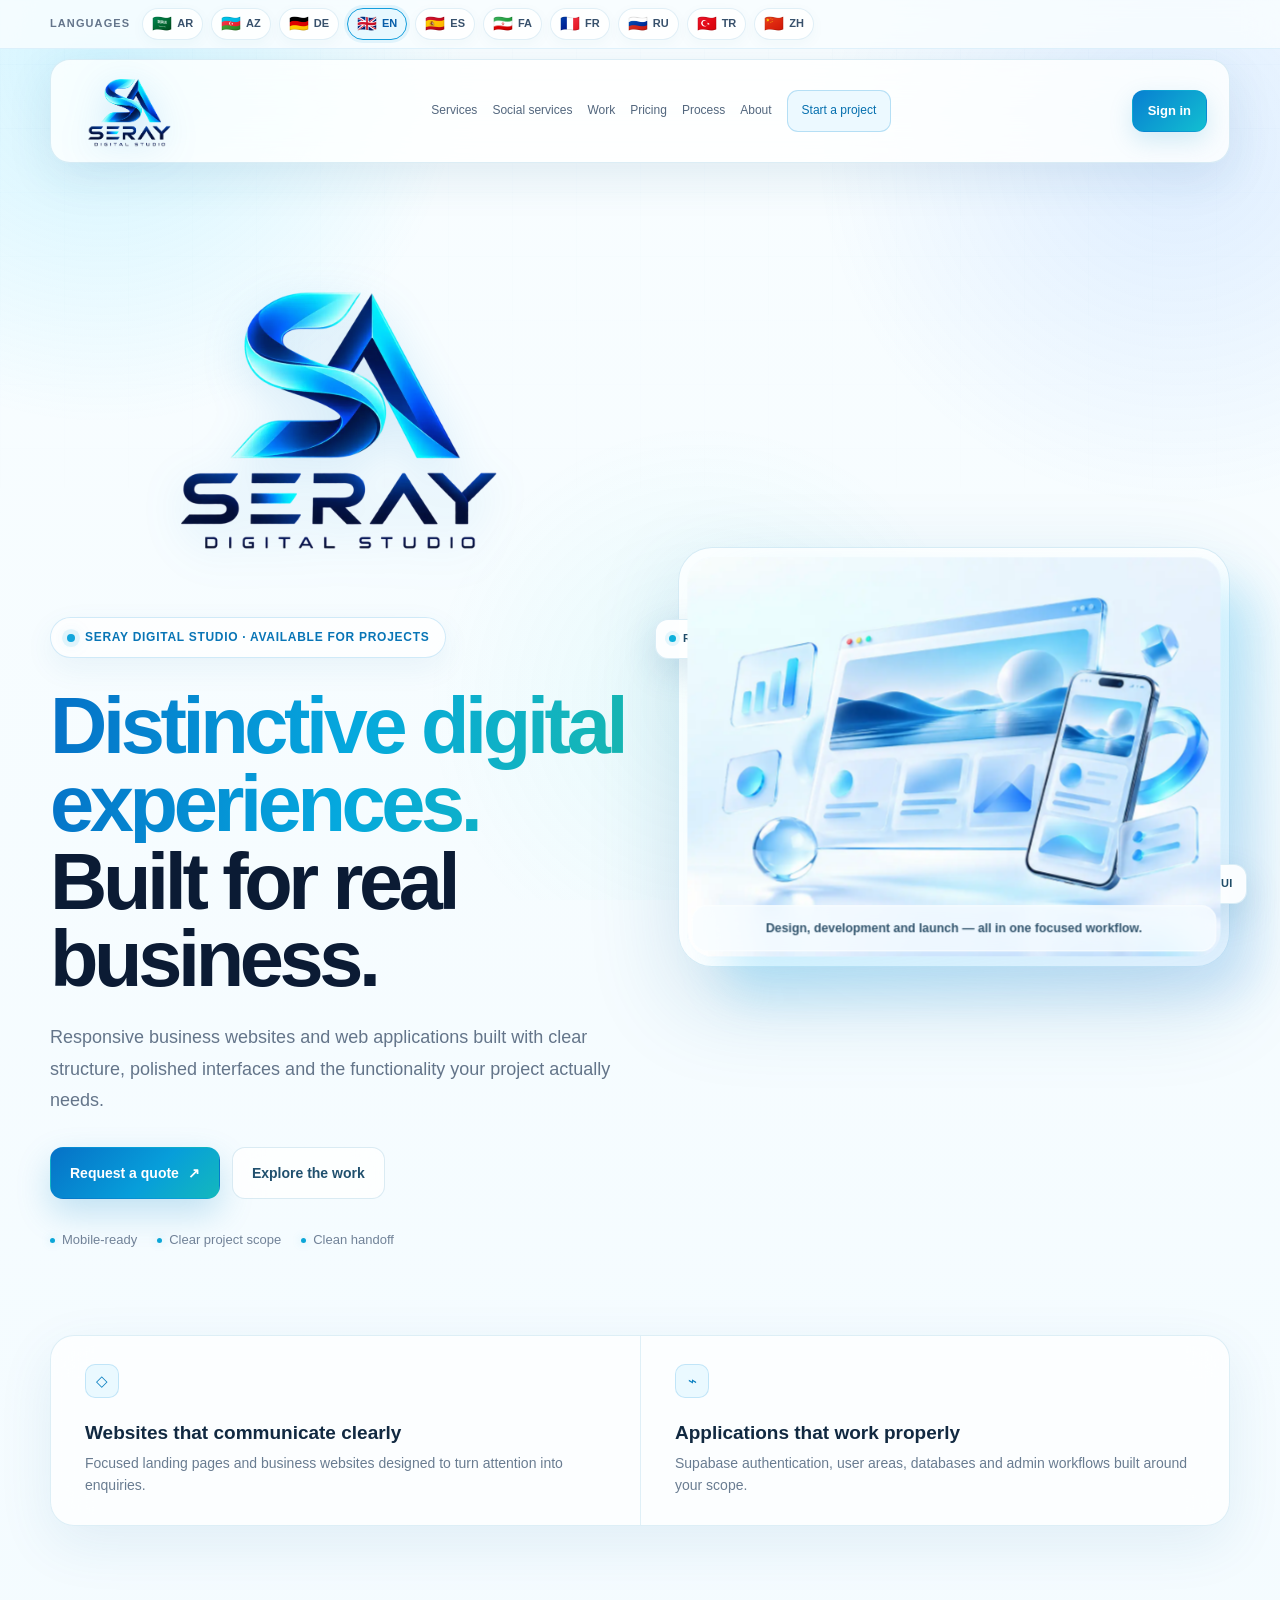
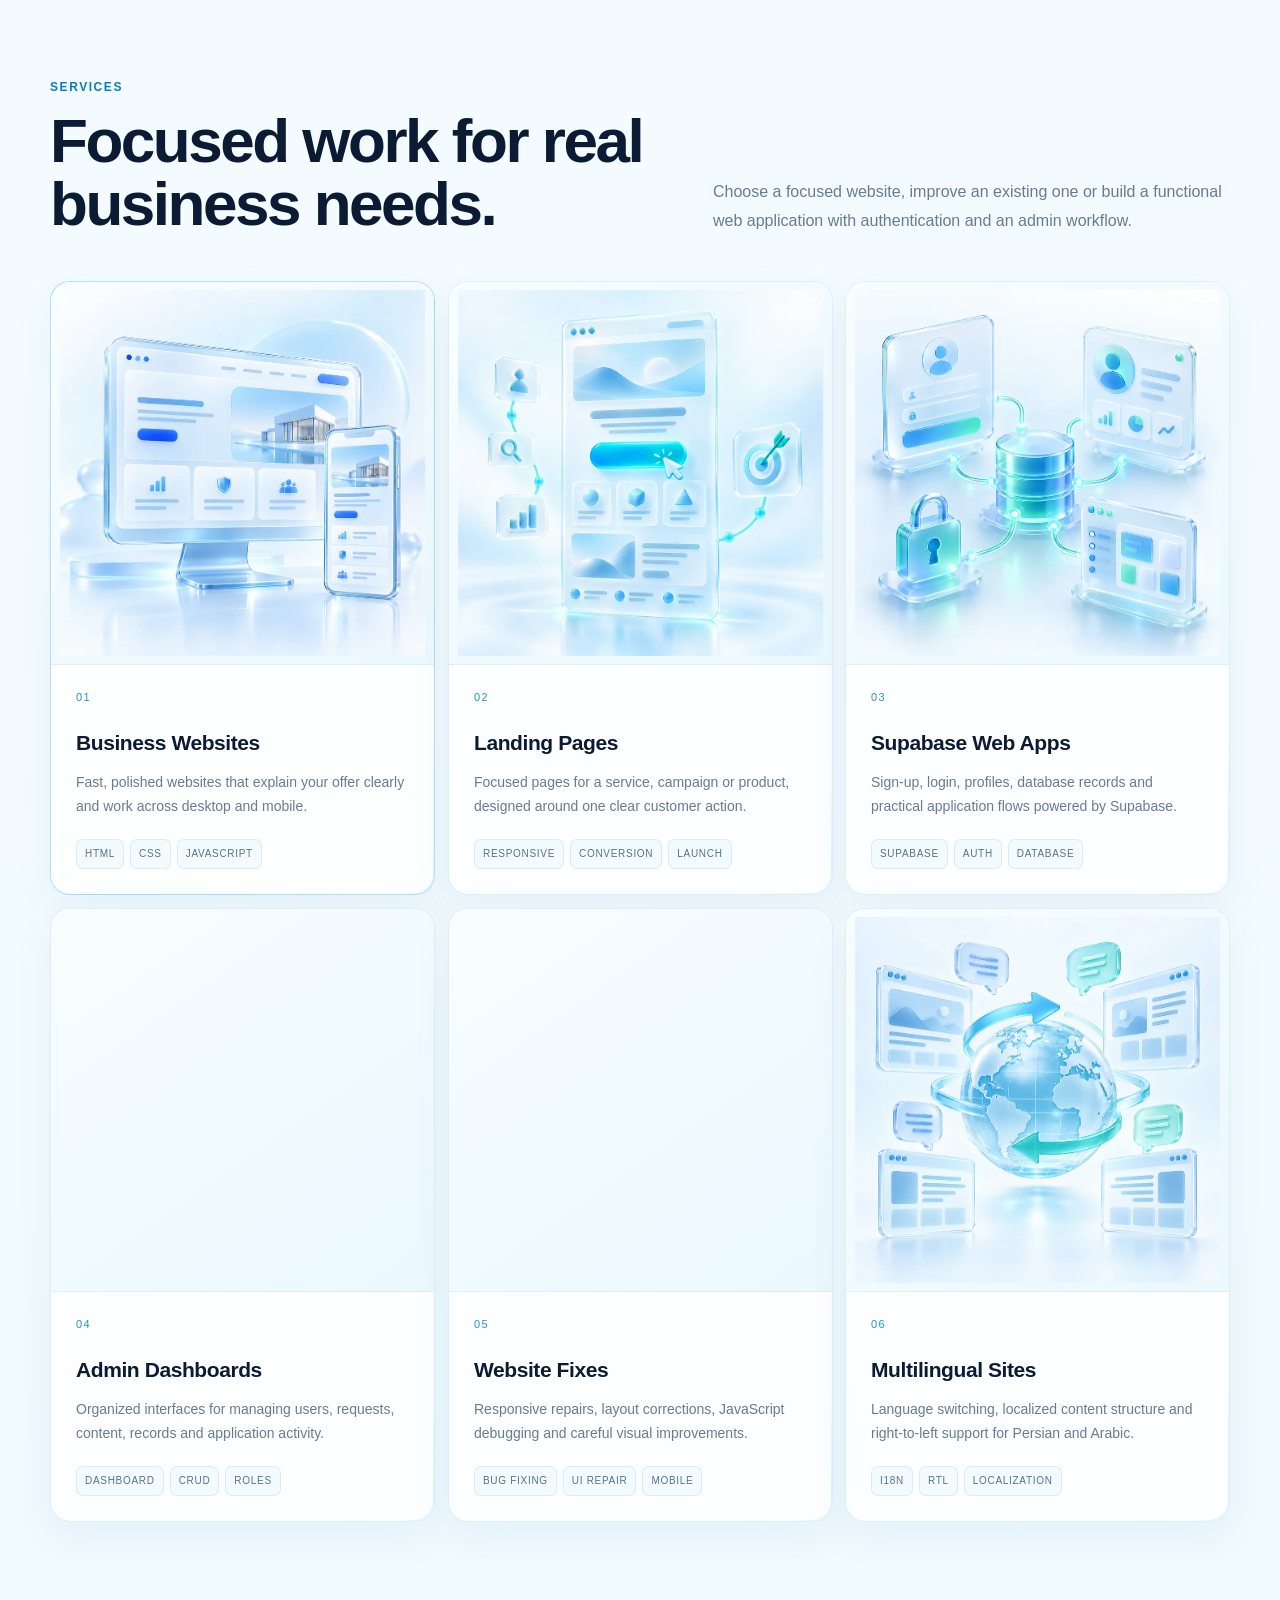
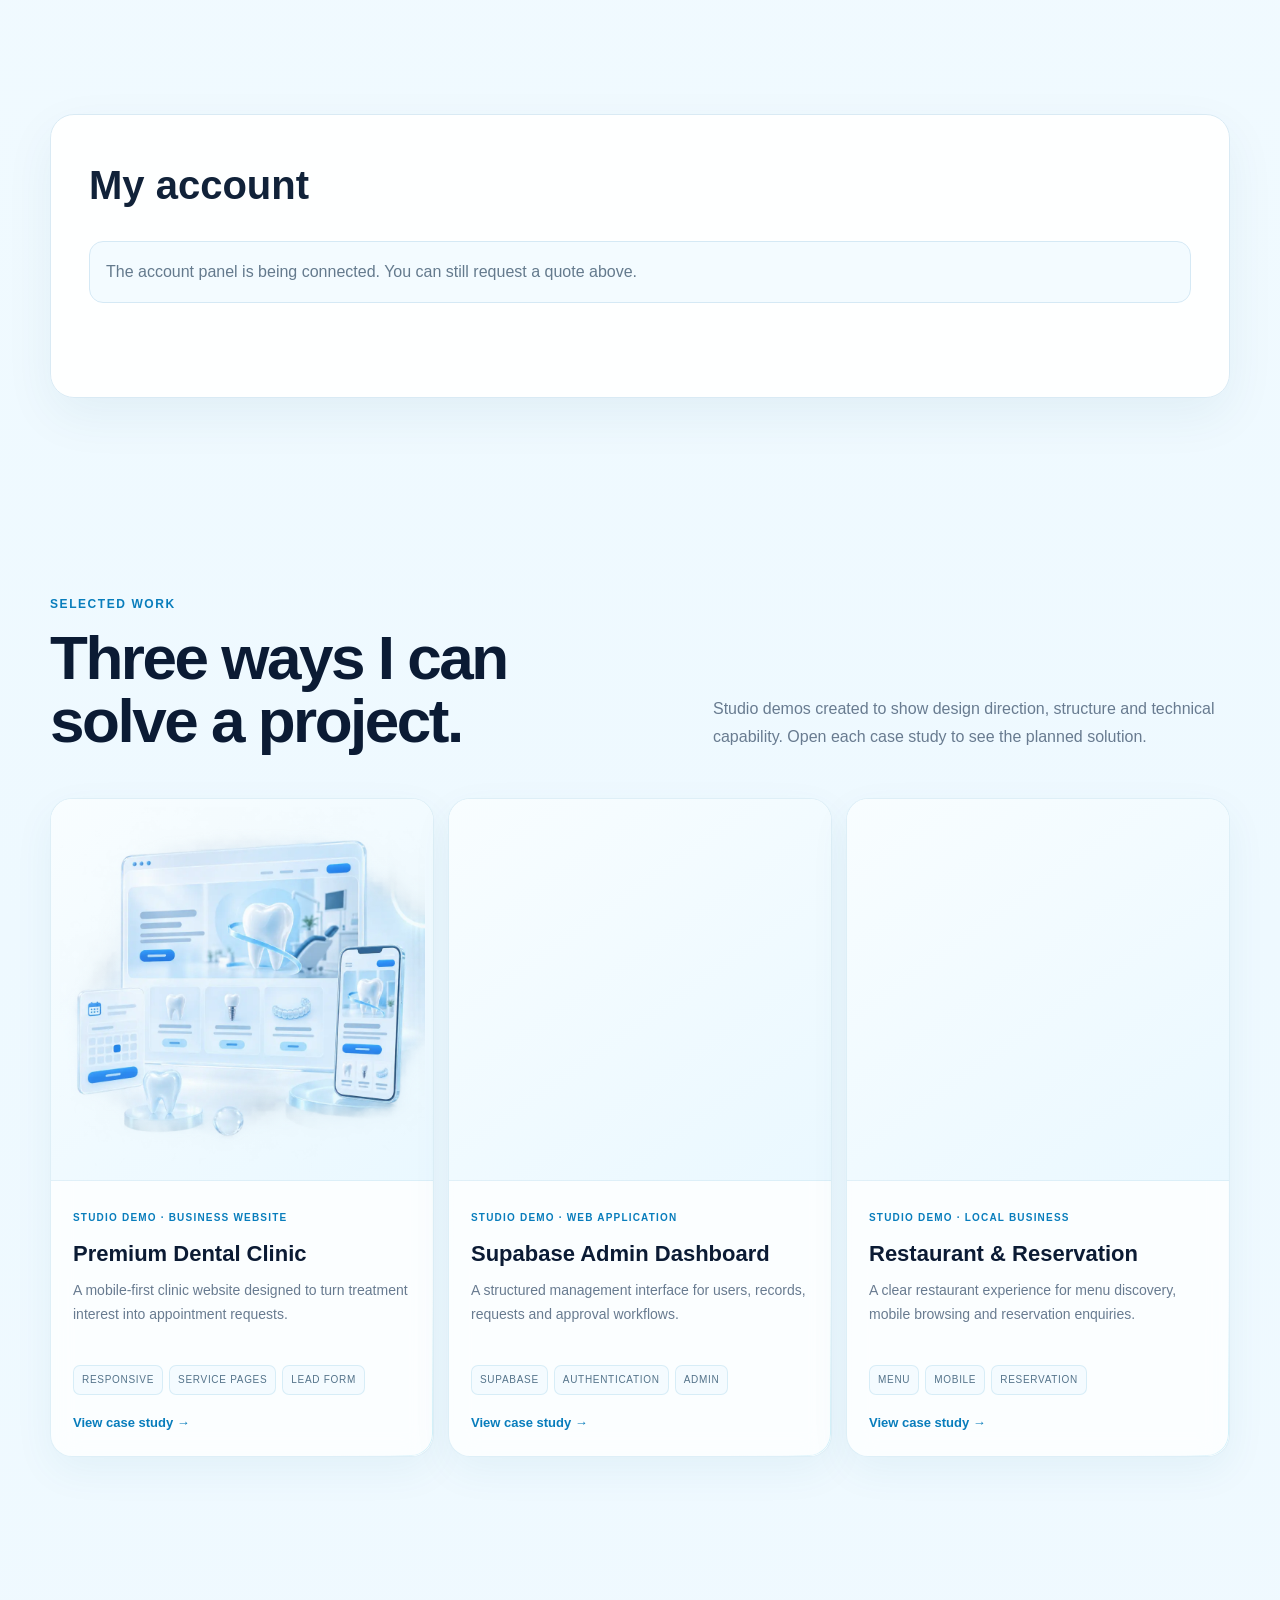
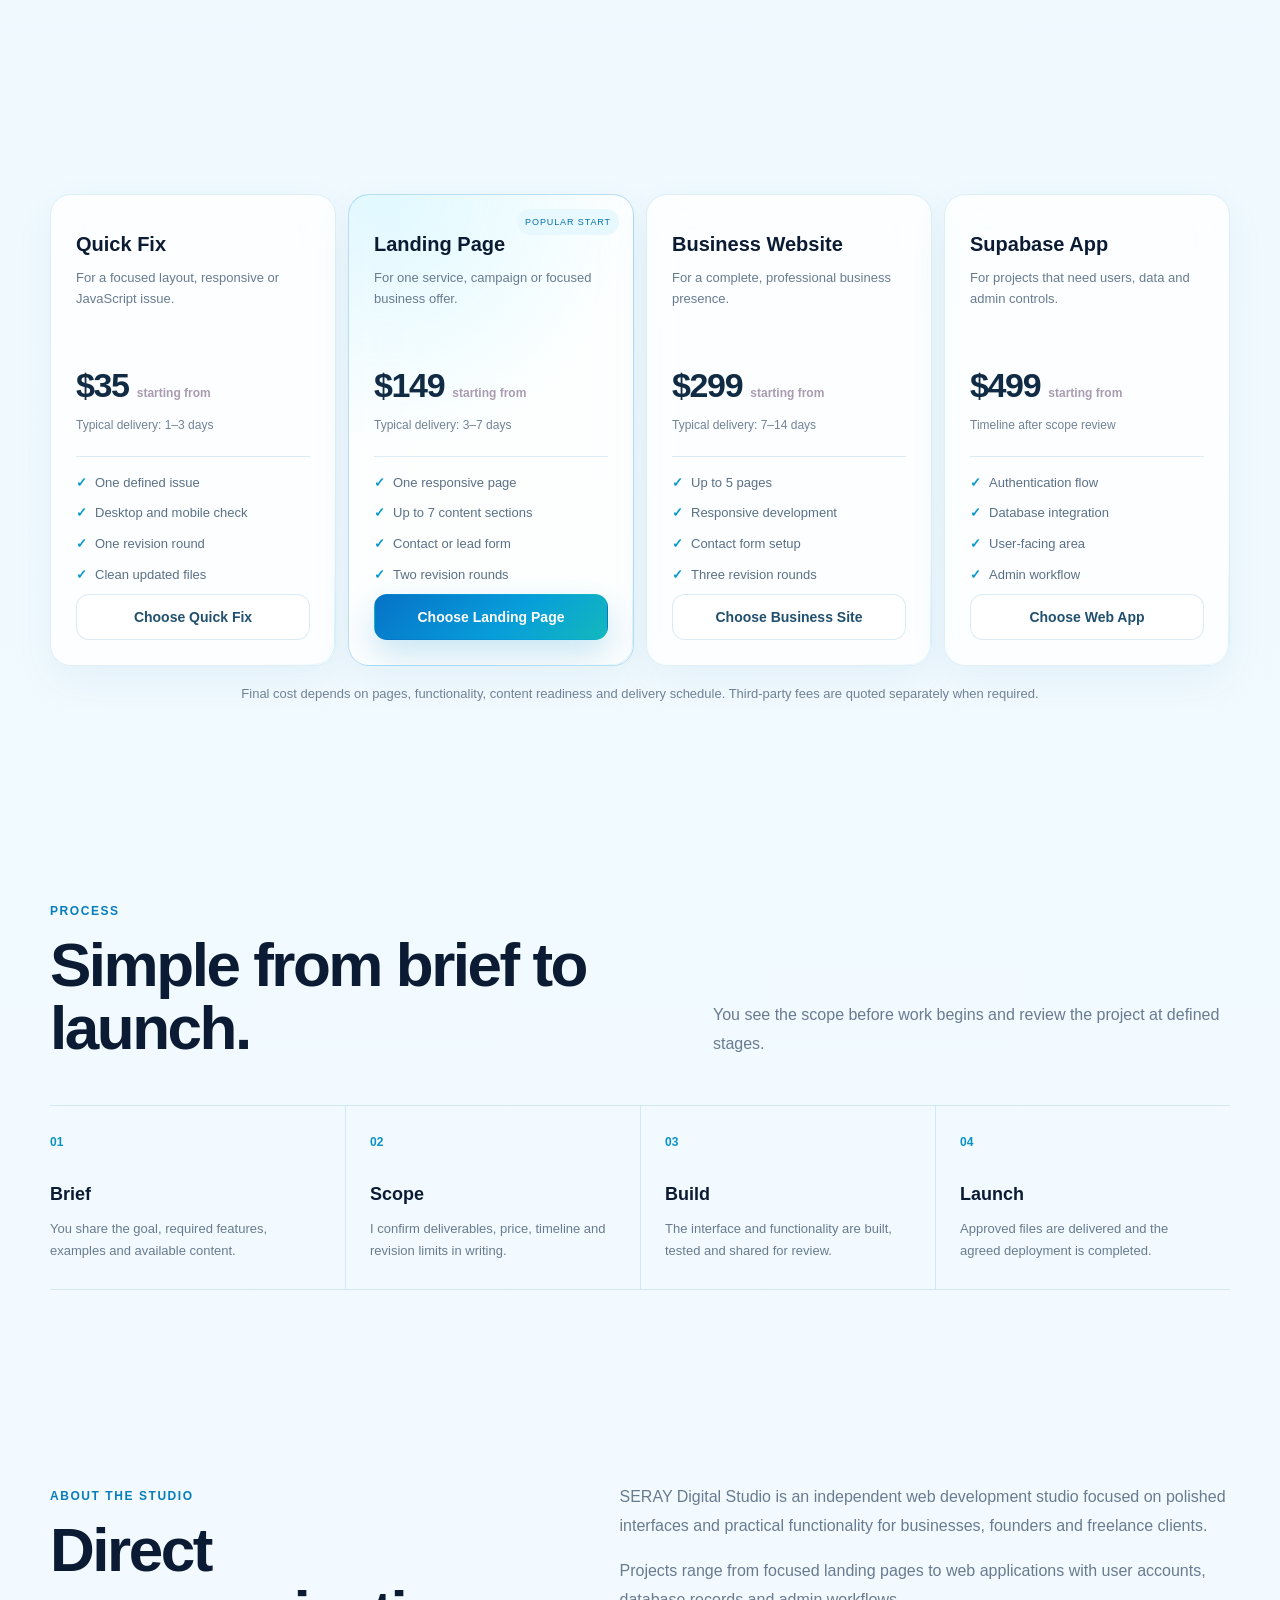
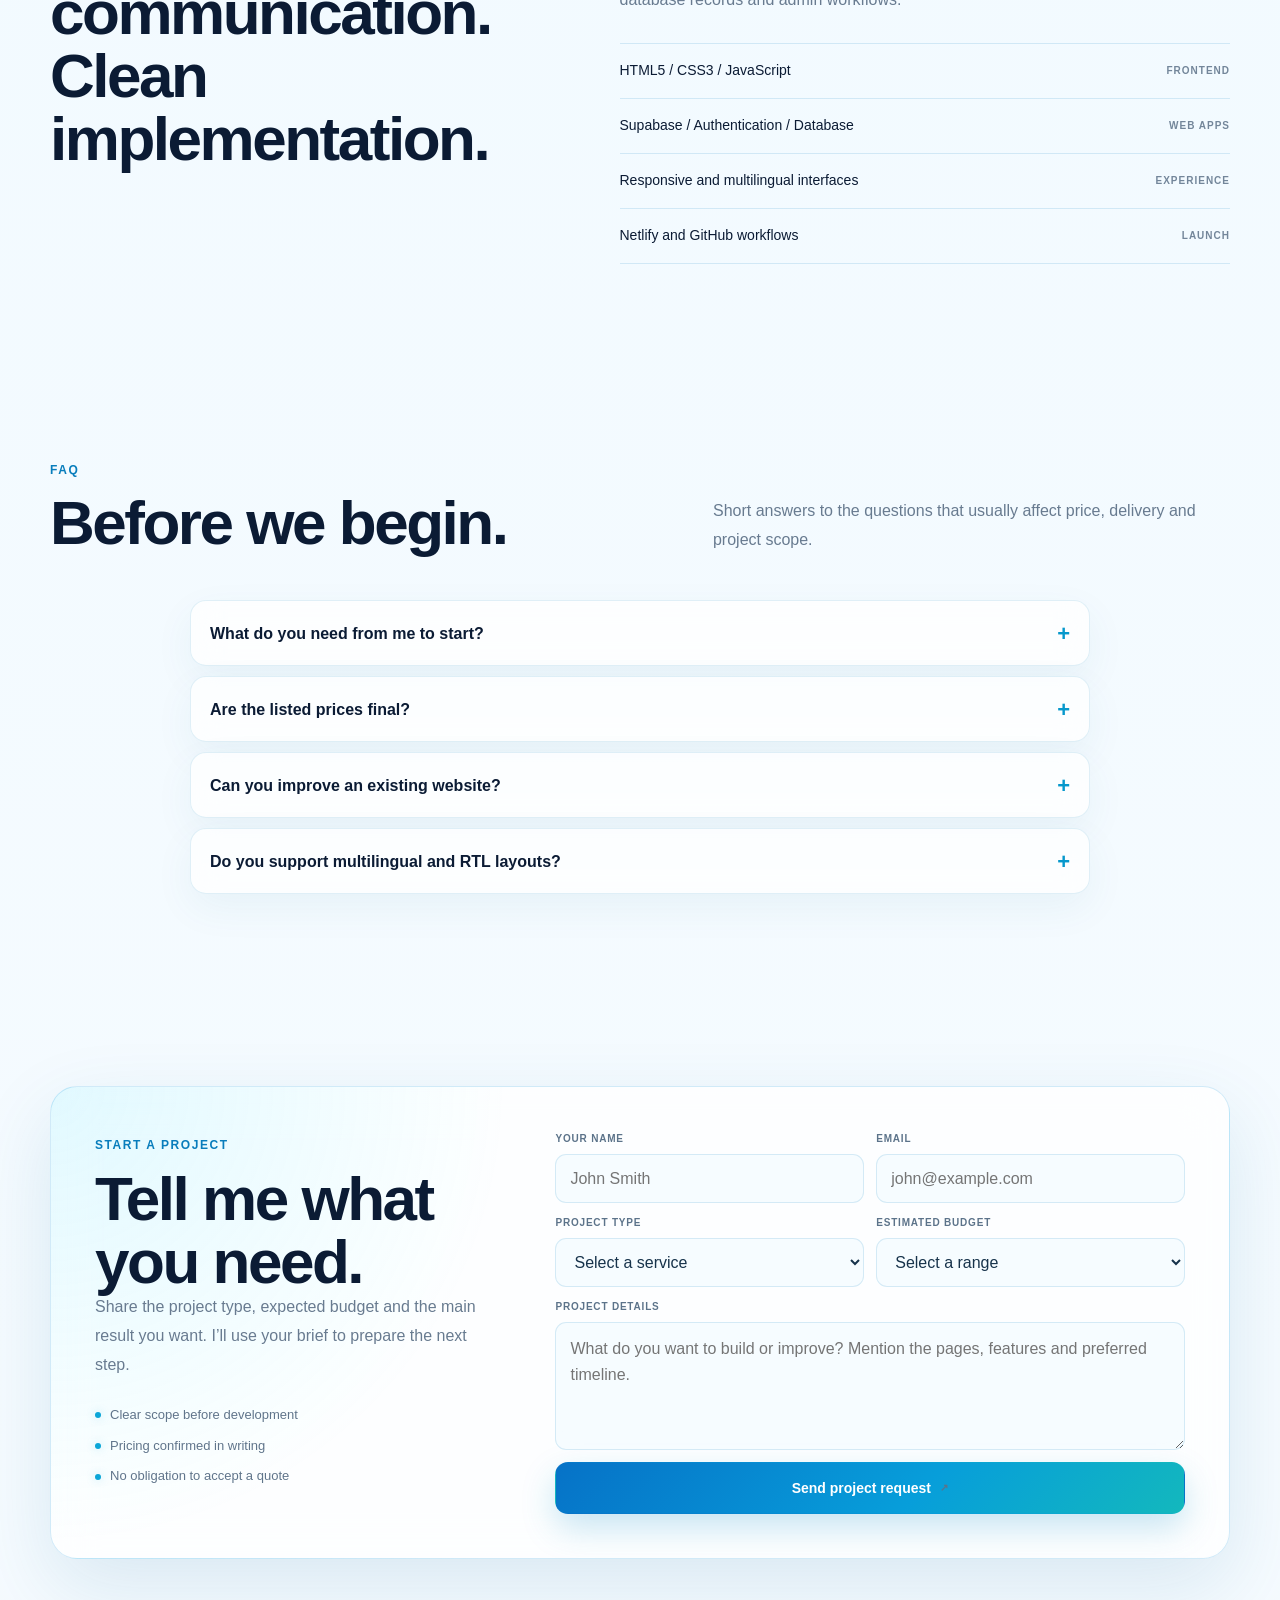
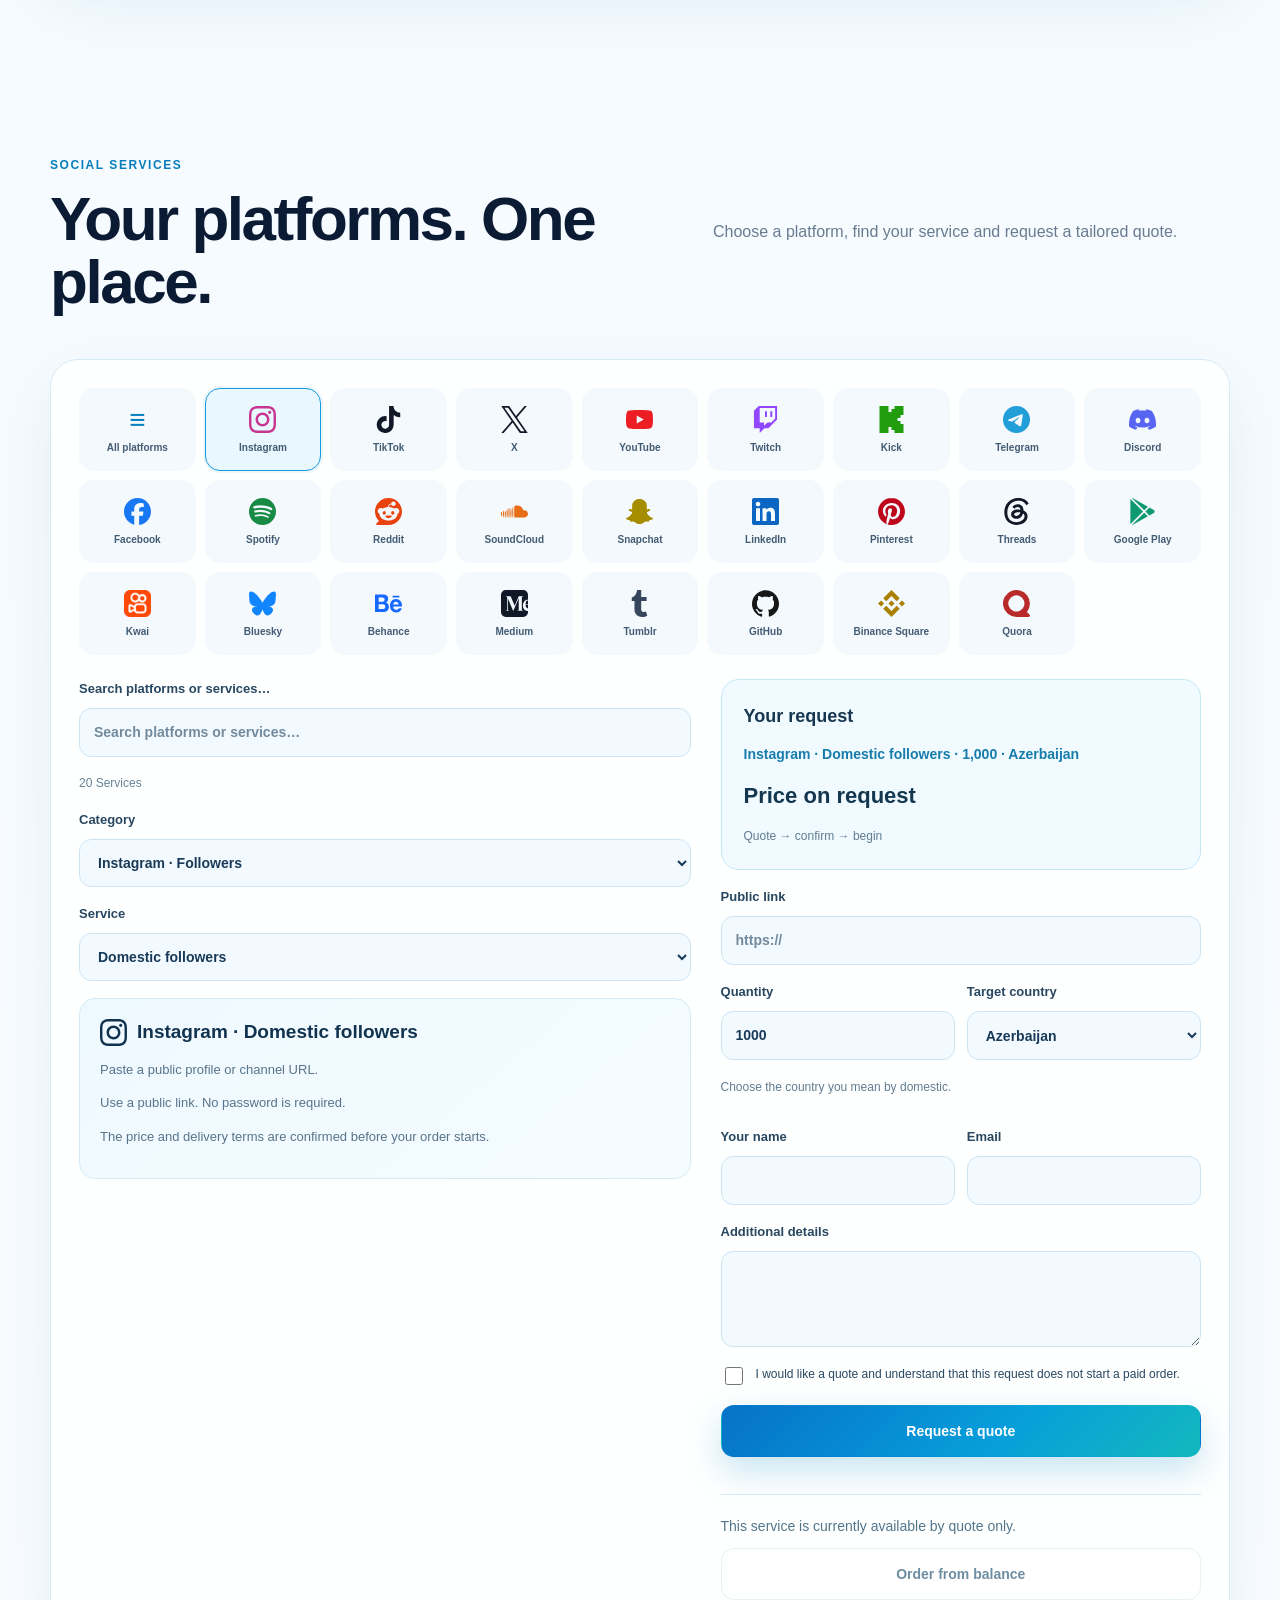
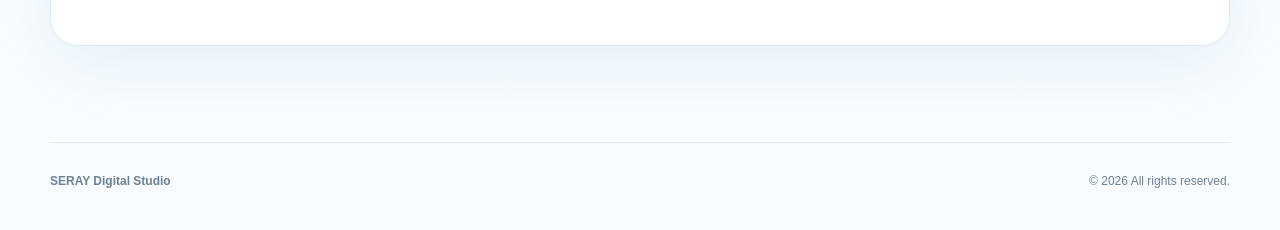
==== commit b20ca8a5: "Add files via upload" ====
--- a/serdar-web-studio-standalone.html
+++ b/serdar-web-studio-standalone.html
@@ -255,13 +255,30 @@
     @media(max-width:620px){.sm-platforms{grid-template-columns:repeat(5,minmax(0,1fr));gap:7px;margin-bottom:20px}.sm-platform{min-height:72px;border-radius:12px;padding:10px 3px;gap:7px}.sm-platform span{font-size:9px}.sm-icon{width:25px;height:25px}.sm-shell{padding:16px;border-radius:21px}.sm-two{grid-template-columns:1fr}.sm-section .section-head h2{font-size:clamp(34px,10vw,46px);line-height:1.12}.sm-detail,.sm-summary{padding:17px}.sm-section input,.sm-section select,.sm-section textarea{font-size:16px}.sm-platforms .sm-platform:first-child{font-size:9px}}
     @media(max-width:360px){.sm-platforms{grid-template-columns:repeat(4,minmax(0,1fr))}}
     @media(prefers-reduced-motion:reduce){.sm-platform{transition:none}}
+
+    /* Persistent account access in the main header. */
+    .header-actions{display:flex;align-items:center;gap:8px;flex:0 0 auto}
+    .header-account{display:inline-flex;align-items:center;justify-content:center;min-height:42px;padding:9px 15px;border:1px solid rgba(7,137,214,.22);border-radius:12px;background:linear-gradient(135deg,#087fd1,#12bfd1);box-shadow:0 9px 24px rgba(8,136,195,.16);color:#fff;font-size:13px;font-weight:850;white-space:nowrap;transition:transform .2s ease,box-shadow .2s ease}
+    .header-account:hover{transform:translateY(-1px);box-shadow:0 12px 28px rgba(8,136,195,.22);color:#fff}
+    .header-logout{min-height:42px;padding:9px 12px;border:1px solid #c9e6f4;border-radius:12px;background:#f4fbff;color:#125f8e;font:inherit;font-size:12px;font-weight:800;cursor:pointer;white-space:nowrap}
+    .header-logout:hover{border-color:#79c8e9;background:#eaf8ff}
+    .header-logout:disabled{opacity:.6;cursor:wait}
+
+    /* A light, one-pass reveal prevents blank sections and scroll jank. */
+    .motion-ready .reveal{opacity:0;transform:translate3d(0,24px,0);filter:none!important}
+    .motion-ready .reveal.is-visible{opacity:1;transform:translate3d(0,0,0);filter:none!important;transition:opacity var(--reveal-duration,.58s) ease,transform var(--reveal-duration,.58s) cubic-bezier(.16,1,.3,1);transition-delay:var(--reveal-delay,0ms)}
+    @media(max-width:900px){
+      .header{padding-inline:12px}.header-actions{gap:6px}.header-account{min-height:40px;padding:8px 11px;font-size:12px}.header-logout{min-height:40px;padding:8px 9px;font-size:11px}.menu{display:block;flex:0 0 42px}
+      .motion-ready .reveal,.motion-ready .reveal.is-visible{opacity:1!important;transform:none!important;filter:none!important;transition:none!important}
+    }
+    @media(max-width:420px){.brand-logo{width:88px;height:78px}.brand{min-width:88px}.header-account{padding-inline:9px}.header-logout{padding-inline:8px}}
   </style>
 
 <link rel="stylesheet" href="seray-panel.css">
 </head>
 <body>
   <div class="language-strip" aria-label="Choose website language"><div class="language-inner"><span class="language-label">Languages</span><button class="flag-button" type="button" data-lang="ar" aria-label="العربية" aria-pressed="false"><span class="flag">🇸🇦</span>AR</button><button class="flag-button" type="button" data-lang="az" aria-label="Azərbaycan dili" aria-pressed="false"><span class="flag">🇦🇿</span>AZ</button><button class="flag-button" type="button" data-lang="de" aria-label="Deutsch" aria-pressed="false"><span class="flag">🇩🇪</span>DE</button><button class="flag-button" type="button" data-lang="en" aria-label="English" aria-pressed="true"><span class="flag">🇬🇧</span>EN</button><button class="flag-button" type="button" data-lang="es" aria-label="Español" aria-pressed="false"><span class="flag">🇪🇸</span>ES</button><button class="flag-button" type="button" data-lang="fa" aria-label="فارسی" aria-pressed="false"><span class="flag">🇮🇷</span>FA</button><button class="flag-button" type="button" data-lang="fr" aria-label="Français" aria-pressed="false"><span class="flag">🇫🇷</span>FR</button><button class="flag-button" type="button" data-lang="ru" aria-label="Русский" aria-pressed="false"><span class="flag">🇷🇺</span>RU</button><button class="flag-button" type="button" data-lang="tr" aria-label="Türkçe" aria-pressed="false"><span class="flag">🇹🇷</span>TR</button><button class="flag-button" type="button" data-lang="zh-CN" aria-label="中文" aria-pressed="false"><span class="flag">🇨🇳</span>ZH</button></div></div>
-  <header class="header"><a class="brand" href="#home" aria-label="SERAY Digital Studio home"><img class="brand-logo" src="seray-logo.webp" alt="SERAY Digital Studio" width="900" height="900" decoding="async"></a><nav class="nav" id="nav" aria-label="Main navigation"><a href="#services">Services</a><a href="#account" class="notranslate" translate="no" data-sp="account">My account</a><a href="#social-services" data-sm-text="nav">Social services</a><a href="#work">Work</a><a href="#pricing">Pricing</a><a href="#process">Process</a><a href="#about">About</a><a class="nav-cta" href="#contact">Start a project</a></nav><button class="menu" id="menu" type="button" aria-label="Open menu" aria-expanded="false">☰</button></header>
+  <header class="header"><a class="brand" href="#home" aria-label="SERAY Digital Studio home"><img class="brand-logo" src="seray-logo.webp" alt="SERAY Digital Studio" width="900" height="900" decoding="async"></a><nav class="nav" id="nav" aria-label="Main navigation"><a href="#services">Services</a><a href="#social-services" data-sm-text="nav">Social services</a><a href="#work">Work</a><a href="#pricing">Pricing</a><a href="#process">Process</a><a href="#about">About</a><a class="nav-cta" href="#contact">Start a project</a></nav><div class="header-actions notranslate" translate="no"><a class="header-account" id="header-account-link" href="#account" data-sp="login">Sign in</a><button class="header-logout" id="header-logout" type="button" data-sp="logout" hidden>Sign out</button><button class="menu" id="menu" type="button" aria-label="Open menu" aria-expanded="false">☰</button></div></header>
   <main>
     <section class="wrap hero" id="home"><div><div class="hero-brand" translate="no"><img src="seray-logo.webp" alt="SERAY Digital Studio" width="900" height="900" decoding="async" fetchpriority="high"></div><div class="eyebrow"><span class="dot"></span>SERAY Digital Studio · Available for projects</div><h1><span class="gradient-text">Distinctive digital experiences.</span>Built for real business.</h1><p class="hero-copy">Responsive business websites and web applications built with clear structure, polished interfaces and the functionality your project actually needs.</p><div class="actions"><a class="btn primary" href="#contact">Request a quote <span aria-hidden="true">↗</span></a><a class="btn secondary" href="#work">Explore the work</a></div><div class="hero-notes"><span><i></i>Mobile-ready</span><span><i></i>Clear project scope</span><span><i></i>Clean handoff</span></div></div><figure class="hero-art"><span class="hero-media"><img src="hero-responsive.webp" alt="Abstract 3D browser and mobile interface representing responsive web design" width="1200" height="900" decoding="async" fetchpriority="high"></span><span class="hero-chip chip-one">Responsive design</span><span class="hero-chip chip-two">Web apps &amp; UI</span><figcaption>Design, development and launch — all in one focused workflow.</figcaption></figure><aside class="hero-panel" aria-label="Core services"><article><span class="panel-icon" aria-hidden="true">◇</span><b>Websites that communicate clearly</b><p>Focused landing pages and business websites designed to turn attention into enquiries.</p></article><article><span class="panel-icon" aria-hidden="true">⌁</span><b>Applications that work properly</b><p>Supabase authentication, user areas, databases and admin workflows built around your scope.</p></article></aside></section>
 
@@ -357,6 +374,8 @@
     menu.addEventListener('click',()=>{const open=nav.classList.toggle('open');menu.setAttribute('aria-expanded',String(open));menu.setAttribute('aria-label',open?'Close menu':'Open menu')});
     nav.querySelectorAll('a').forEach(link=>link.addEventListener('click',()=>{nav.classList.remove('open');menu.setAttribute('aria-expanded','false')}));
     document.getElementById('year').textContent=new Date().getFullYear();
+    const socialSection=document.getElementById('social-services'),siteMain=document.querySelector('main');
+    if(socialSection&&siteMain)siteMain.append(socialSection);
     const cases={dental:{type:'Studio demo · Business website',title:'Premium Dental Clinic',lead:'A conversion-focused concept for a modern dental practice that needs a clearer patient journey on mobile and desktop.',goal:'Present treatments professionally and make appointment requests easy to find from every important section.',solution:'A calm service-led structure with treatment pages, trust content, clear calls to action and a focused enquiry form.',features:'Responsive navigation, treatment sections, doctor profile, FAQ, appointment CTA and contact form.',stack:'Semantic HTML, responsive CSS, lightweight JavaScript and deployment-ready files.'},dashboard:{type:'Studio demo · Web application',title:'Supabase Admin Dashboard',lead:'A practical application concept for teams that need to manage users, records and approval requests in one place.',goal:'Replace scattered manual tracking with a clear authenticated workflow for users and administrators.',solution:'A role-aware interface with structured tables, record details, status actions and a separate user-facing area.',features:'Authentication, user profiles, database records, filters, status controls and admin views.',stack:'JavaScript interface with Supabase authentication, database integration and access-policy planning.'},restaurant:{type:'Studio demo · Local business',title:'Restaurant & Reservation',lead:'A mobile-first concept designed to help customers understand the menu, atmosphere and reservation options quickly.',goal:'Make menu discovery and reservation enquiries effortless, especially for visitors browsing on a phone.',solution:'A visual but lightweight experience with organized menu categories, essential restaurant information and a focused booking path.',features:'Responsive menu, featured dishes, hours, location details, reservation enquiry and contact actions.',stack:'Fast static frontend with responsive CSS, lightweight interaction and form integration.'}};
     const dialog=document.getElementById('case-dialog');
     const fillCase=key=>{const item=cases[key];if(!item)return;['type','title','lead','goal','solution','features','stack'].forEach(field=>document.getElementById('case-'+field).textContent=item[field]);if(window.SDG_retranslate)window.SDG_retranslate();dialog.showModal();document.body.classList.add('modal-open')};
@@ -366,12 +385,16 @@
     document.getElementById('case-contact').addEventListener('click',()=>{closeCase();document.getElementById('contact').scrollIntoView({behavior:'smooth'});document.getElementById('project-type').focus()});
     document.querySelectorAll('.choose-package').forEach(btn=>btn.addEventListener('click',()=>{document.getElementById('project-type').value=btn.dataset.package;document.getElementById('contact').scrollIntoView({behavior:'smooth'});setTimeout(()=>document.getElementById('project-type').focus(),450)}));
     const revealTargets=[...document.querySelectorAll('.hero .eyebrow,.hero h1,.hero .hero-copy,.hero .actions,.hero .hero-notes,.section-head,.service,.project,.price-card,.step,.about>div,.faq details,.contact-box')];
-    revealTargets.forEach(el=>{el.classList.add('reveal');const staggered=el.matches('.service,.project,.price-card,.step,.faq details');const index=staggered?[...el.parentElement.children].indexOf(el):0;el.style.setProperty('--reveal-delay',`${Math.min(index,5)*105}ms`);el.style.setProperty('--reveal-duration',`${760+Math.min(index,5)*95}ms`)});
-    document.documentElement.classList.add('motion-ready');
-    if('IntersectionObserver' in window){
-      const revealObserver=new IntersectionObserver(entries=>entries.forEach(entry=>{if(entry.isIntersecting){entry.target.classList.add('is-visible');revealObserver.unobserve(entry.target)}}),{threshold:.12,rootMargin:'0px 0px -7% 0px'});
-      revealTargets.forEach(el=>revealObserver.observe(el));
-    }else{revealTargets.forEach(el=>el.classList.add('is-visible'))}
+    const simpleMotion=window.matchMedia('(max-width:900px), (prefers-reduced-motion:reduce)').matches;
+    revealTargets.forEach(el=>{el.classList.add('reveal');const staggered=el.matches('.service,.project,.price-card,.step,.faq details');const index=staggered?[...el.parentElement.children].indexOf(el):0;el.style.setProperty('--reveal-delay',`${Math.min(index,4)*55}ms`);el.style.setProperty('--reveal-duration',`${520+Math.min(index,4)*35}ms`)});
+    if(simpleMotion){revealTargets.forEach(el=>el.classList.add('is-visible'))}
+    else{
+      document.documentElement.classList.add('motion-ready');
+      if('IntersectionObserver' in window){
+        const revealObserver=new IntersectionObserver(entries=>entries.forEach(entry=>{if(entry.isIntersecting){entry.target.classList.add('is-visible');revealObserver.unobserve(entry.target)}}),{threshold:.05,rootMargin:'0px 0px 8% 0px'});
+        revealTargets.forEach(el=>revealObserver.observe(el));
+      }else{revealTargets.forEach(el=>el.classList.add('is-visible'))}
+    }
     if(window.matchMedia('(hover:hover) and (pointer:fine)').matches){
       const heroArt=document.querySelector('.hero-art');
       if(heroArt){
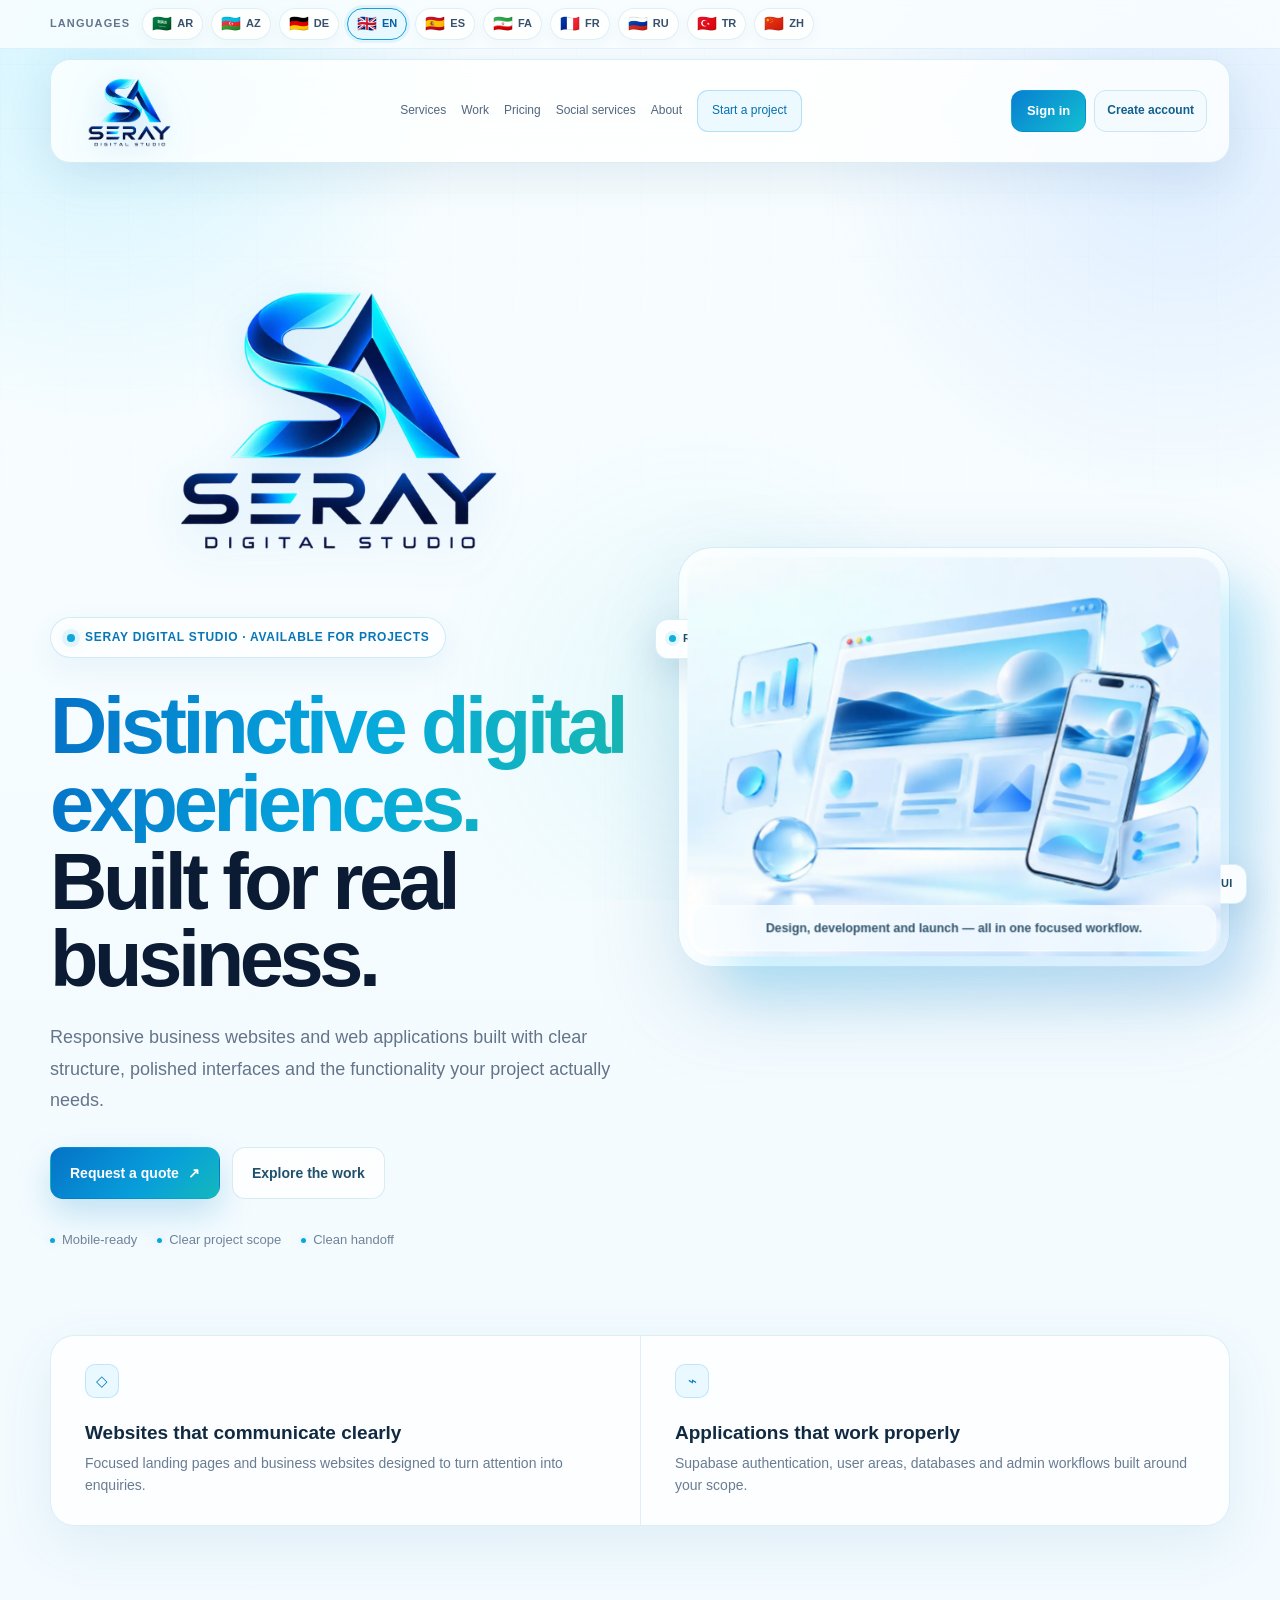
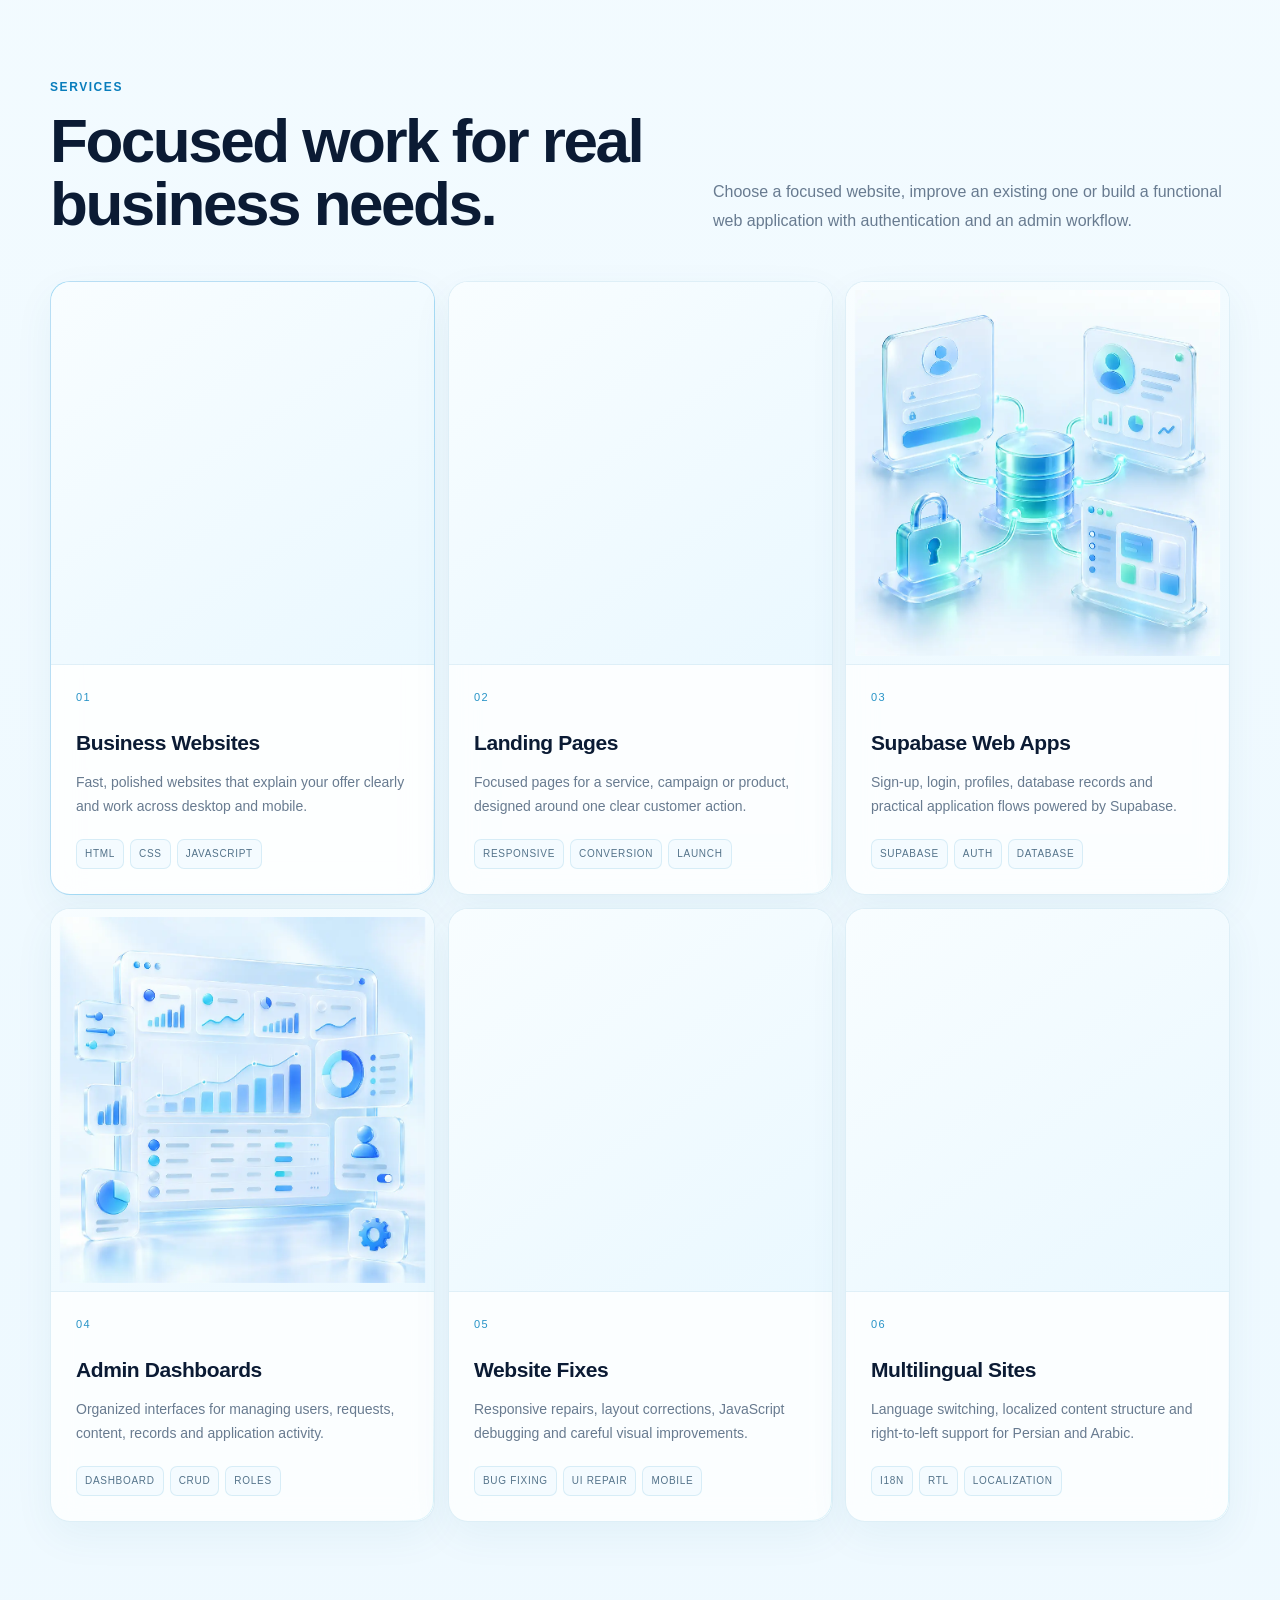
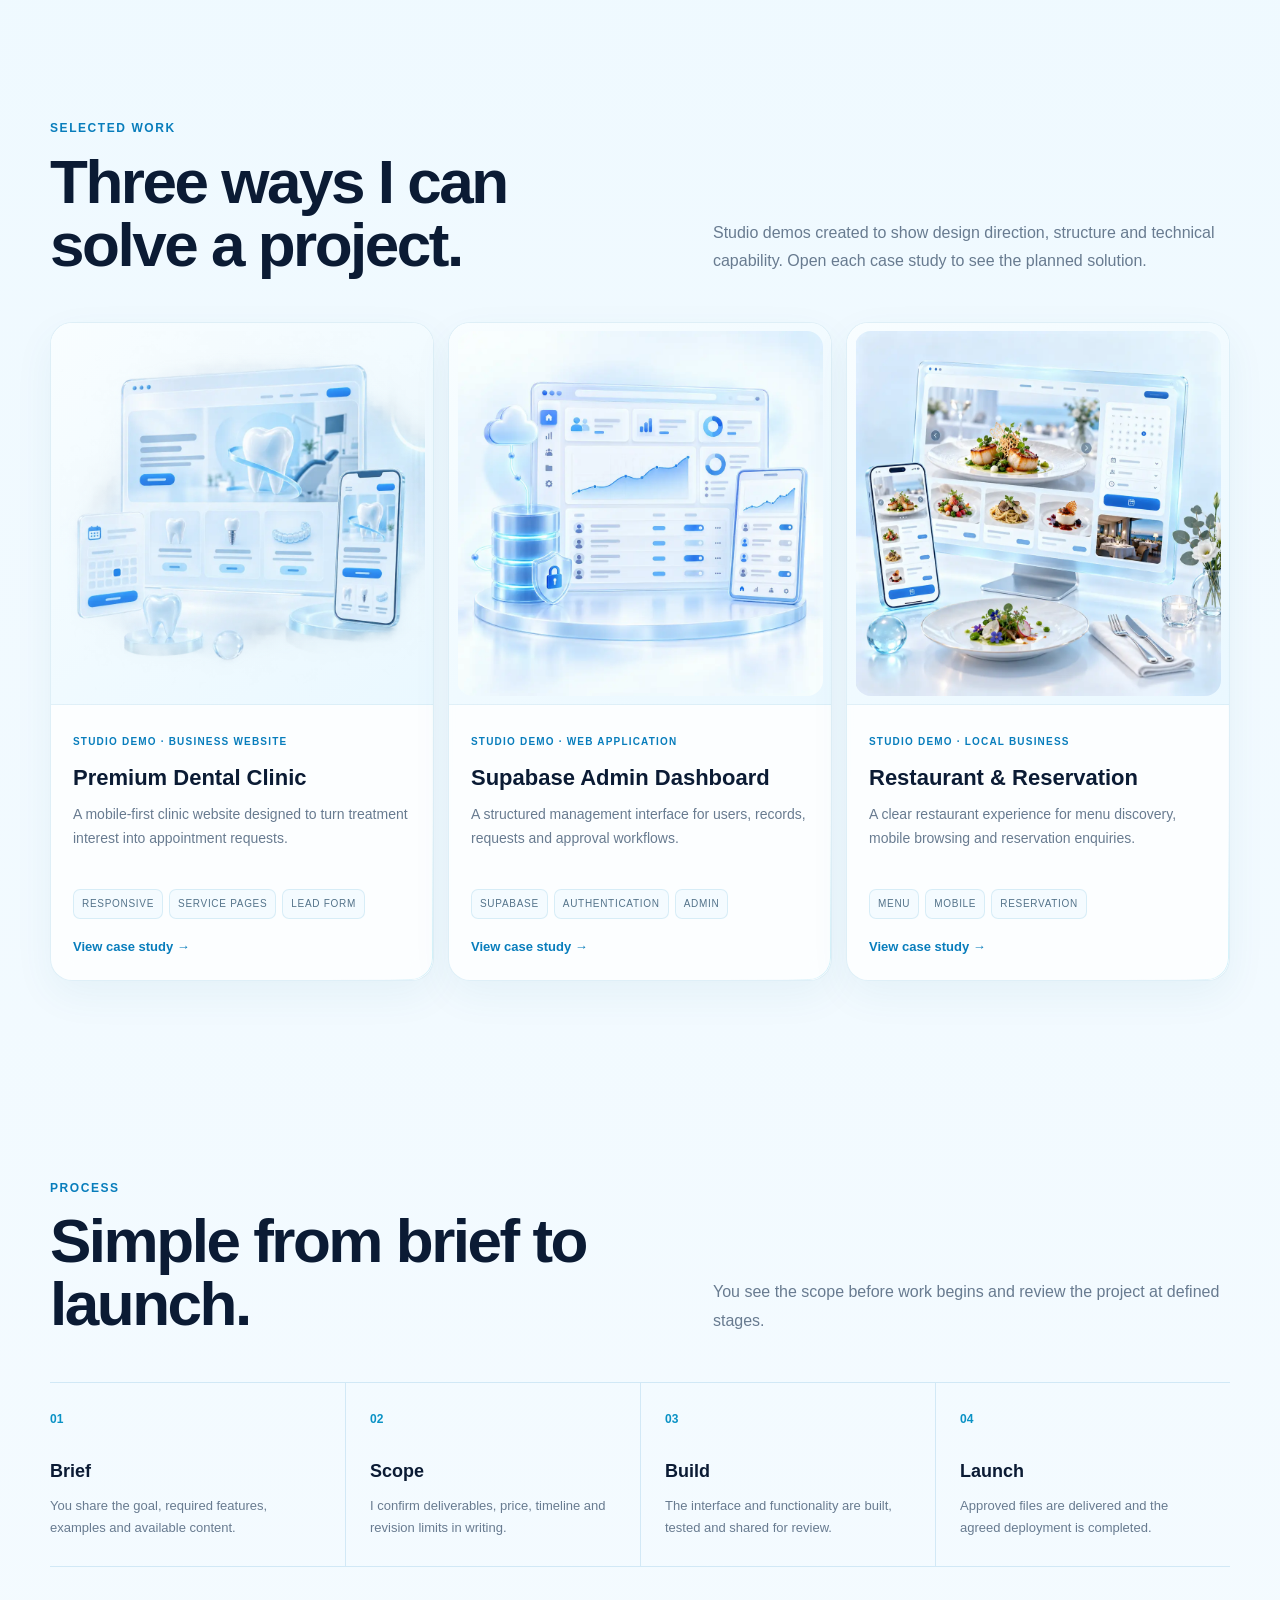
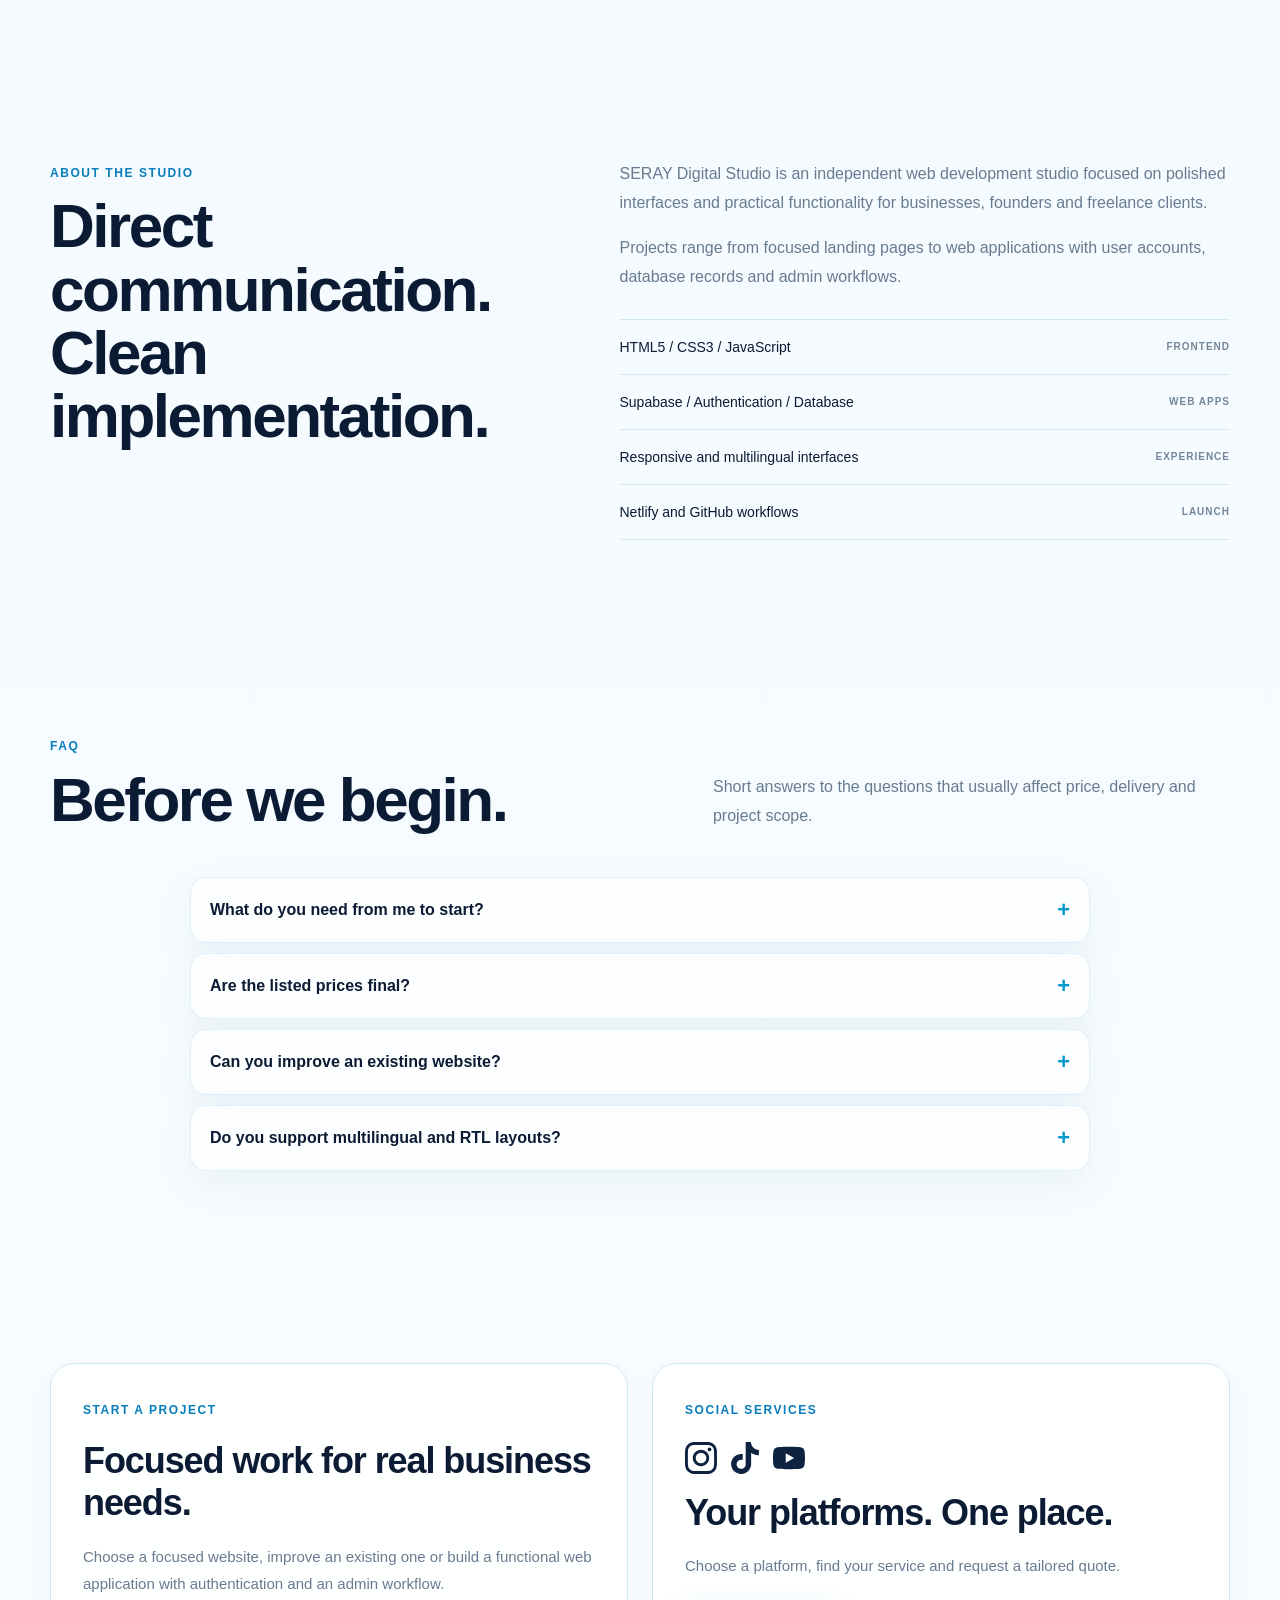
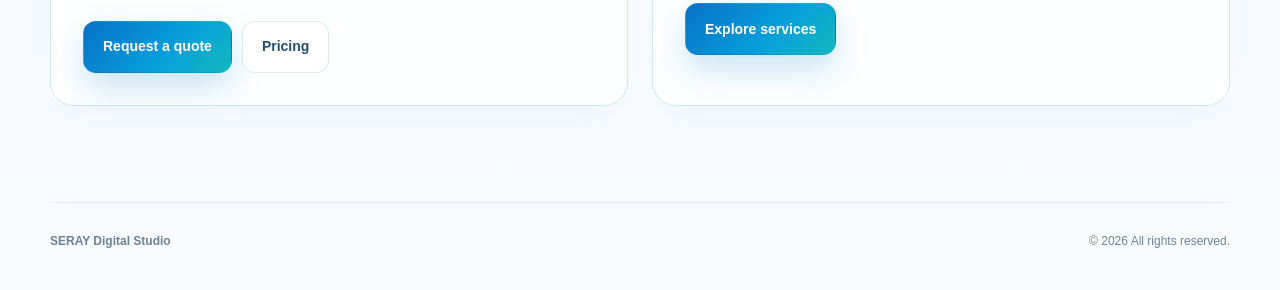
==== commit 95ec2b73: "Add files via upload" ====
--- a/serdar-web-studio-standalone.html
+++ b/serdar-web-studio-standalone.html
@@ -274,12 +274,13 @@
     @media(max-width:420px){.brand-logo{width:88px;height:78px}.brand{min-width:88px}.header-account{padding-inline:9px}.header-logout{padding-inline:8px}}
   </style>
 
-<link rel="stylesheet" href="seray-panel.css">
+<link rel="stylesheet" href="seray-panel.css?v=layout4">
 </head>
 <body>
   <div class="language-strip" aria-label="Choose website language"><div class="language-inner"><span class="language-label">Languages</span><button class="flag-button" type="button" data-lang="ar" aria-label="العربية" aria-pressed="false"><span class="flag">🇸🇦</span>AR</button><button class="flag-button" type="button" data-lang="az" aria-label="Azərbaycan dili" aria-pressed="false"><span class="flag">🇦🇿</span>AZ</button><button class="flag-button" type="button" data-lang="de" aria-label="Deutsch" aria-pressed="false"><span class="flag">🇩🇪</span>DE</button><button class="flag-button" type="button" data-lang="en" aria-label="English" aria-pressed="true"><span class="flag">🇬🇧</span>EN</button><button class="flag-button" type="button" data-lang="es" aria-label="Español" aria-pressed="false"><span class="flag">🇪🇸</span>ES</button><button class="flag-button" type="button" data-lang="fa" aria-label="فارسی" aria-pressed="false"><span class="flag">🇮🇷</span>FA</button><button class="flag-button" type="button" data-lang="fr" aria-label="Français" aria-pressed="false"><span class="flag">🇫🇷</span>FR</button><button class="flag-button" type="button" data-lang="ru" aria-label="Русский" aria-pressed="false"><span class="flag">🇷🇺</span>RU</button><button class="flag-button" type="button" data-lang="tr" aria-label="Türkçe" aria-pressed="false"><span class="flag">🇹🇷</span>TR</button><button class="flag-button" type="button" data-lang="zh-CN" aria-label="中文" aria-pressed="false"><span class="flag">🇨🇳</span>ZH</button></div></div>
-  <header class="header"><a class="brand" href="#home" aria-label="SERAY Digital Studio home"><img class="brand-logo" src="seray-logo.webp" alt="SERAY Digital Studio" width="900" height="900" decoding="async"></a><nav class="nav" id="nav" aria-label="Main navigation"><a href="#services">Services</a><a href="#social-services" data-sm-text="nav">Social services</a><a href="#work">Work</a><a href="#pricing">Pricing</a><a href="#process">Process</a><a href="#about">About</a><a class="nav-cta" href="#contact">Start a project</a></nav><div class="header-actions notranslate" translate="no"><a class="header-account" id="header-account-link" href="#account" data-sp="login">Sign in</a><button class="header-logout" id="header-logout" type="button" data-sp="logout" hidden>Sign out</button><button class="menu" id="menu" type="button" aria-label="Open menu" aria-expanded="false">☰</button></div></header>
+  <header class="header"><a class="brand" href="#home" aria-label="SERAY Digital Studio home"><img class="brand-logo" src="seray-logo.webp" alt="SERAY Digital Studio" width="900" height="900" decoding="async"></a><nav class="nav" id="nav" aria-label="Main navigation"><a href="#services">Services</a><a href="#work">Work</a><a href="#pricing">Pricing</a><a href="#social-services" data-sm-text="nav">Social services</a><a href="#about">About</a><a class="nav-cta" href="#contact">Start a project</a></nav><div class="header-actions notranslate" translate="no"><a class="header-account" id="header-account-link" href="#login"><span class="header-avatar" id="header-account-avatar" hidden aria-hidden="true"></span><span class="header-account-copy"><span id="header-account-name" hidden></span><span id="header-account-label" data-sp="login">Sign in</span></span></a><a class="header-signup" id="header-signup" href="#signup" data-sp="signup">Create account</a><button class="header-logout" id="header-logout" type="button" data-sp="logout" hidden>Sign out</button><button class="menu" id="menu" type="button" aria-label="Open menu" aria-expanded="false">☰</button></div></header>
   <main>
+    <div class="wrap site-viewbar notranslate" id="site-viewbar" translate="no" hidden><a href="#home" class="site-back"><span aria-hidden="true">←</span><span data-route-text="home">Home</span></a><span id="site-view-title"></span></div>
     <section class="wrap hero" id="home"><div><div class="hero-brand" translate="no"><img src="seray-logo.webp" alt="SERAY Digital Studio" width="900" height="900" decoding="async" fetchpriority="high"></div><div class="eyebrow"><span class="dot"></span>SERAY Digital Studio · Available for projects</div><h1><span class="gradient-text">Distinctive digital experiences.</span>Built for real business.</h1><p class="hero-copy">Responsive business websites and web applications built with clear structure, polished interfaces and the functionality your project actually needs.</p><div class="actions"><a class="btn primary" href="#contact">Request a quote <span aria-hidden="true">↗</span></a><a class="btn secondary" href="#work">Explore the work</a></div><div class="hero-notes"><span><i></i>Mobile-ready</span><span><i></i>Clear project scope</span><span><i></i>Clean handoff</span></div></div><figure class="hero-art"><span class="hero-media"><img src="hero-responsive.webp" alt="Abstract 3D browser and mobile interface representing responsive web design" width="1200" height="900" decoding="async" fetchpriority="high"></span><span class="hero-chip chip-one">Responsive design</span><span class="hero-chip chip-two">Web apps &amp; UI</span><figcaption>Design, development and launch — all in one focused workflow.</figcaption></figure><aside class="hero-panel" aria-label="Core services"><article><span class="panel-icon" aria-hidden="true">◇</span><b>Websites that communicate clearly</b><p>Focused landing pages and business websites designed to turn attention into enquiries.</p></article><article><span class="panel-icon" aria-hidden="true">⌁</span><b>Applications that work properly</b><p>Supabase authentication, user areas, databases and admin workflows built around your scope.</p></article></aside></section>
 
     <section class="section" id="services"><div class="wrap"><div class="section-head"><div><span class="kicker">Services</span><h2>Focused work for real business needs.</h2></div><p>Choose a focused website, improve an existing one or build a functional web application with authentication and an admin workflow.</p></div><div class="service-grid">
@@ -292,7 +293,7 @@
     </div></div></section>
 
 
-    <section class="section sm-section" id="social-services" aria-labelledby="sm-heading"><div class="wrap">
+    <section class="section sm-section site-page" id="social-services" data-site-page hidden aria-labelledby="sm-heading"><div class="wrap">
       <div class="section-head"><div><span class="kicker" data-sm-text="nav">Social services</span><h2 id="sm-heading" data-sm-text="title">Your platforms. One place.</h2></div><p data-sm-text="intro">Choose a platform, find your service and request a tailored quote.</p></div>
       <div class="sm-shell">
         <div class="sm-platforms" id="sm-platforms" role="group" aria-label="Social platforms"></div>
@@ -325,8 +326,8 @@
       </div>
     </div></section>
 
-    <section class="section sp notranslate" id="account" translate="no"><div class="wrap"><div class="sp-box">
- <div class="sp-top"><h2 data-sp="account">My account</h2><div class="sp-actions" id="sp-user-actions" hidden><button id="sp-refresh" type="button" data-sp="refresh">Refresh</button><button id="sp-logout" type="button" data-sp="logout">Sign out</button></div></div>
+    <section class="section sp site-page notranslate" id="account" data-site-page hidden translate="no"><div class="wrap"><div class="sp-box">
+ <div class="sp-top"><div><span class="sp-kicker" translate="no">SERAY DIGITAL STUDIO</span><h2 id="sp-heading" data-sp="login">Sign in</h2></div><div class="sp-actions" id="sp-user-actions" hidden><button id="sp-refresh" type="button" data-sp="refresh">Refresh</button></div></div>
  <p id="sp-setup" class="sp-note" data-sp="setup">The account panel is being connected. You can still request a quote above.</p>
  <p id="sp-status" class="sp-status" role="status" aria-live="polite"></p>
  <div id="sp-auth" hidden>
@@ -351,7 +352,7 @@
       <article class="project"><div class="project-visual"><img src="portfolio-restaurant.webp" alt="Glass restaurant website with digital menu and reservation interface" width="1000" height="1000" loading="lazy" decoding="async"></div><div class="project-info"><span class="type">Studio demo · Local business</span><h3>Restaurant & Reservation</h3><p>A clear restaurant experience for menu discovery, mobile browsing and reservation enquiries.</p><div class="tags"><span>Menu</span><span>Mobile</span><span>Reservation</span></div><button class="case-btn" type="button" data-case="restaurant">View case study →</button></div></article>
     </div></div></section>
 
-    <section class="section" id="pricing"><div class="wrap"><div class="section-head"><div><span class="kicker">Starting prices</span><h2>A clear starting point.</h2></div><p>Every project is quoted after scope review. These packages make the likely starting budget and deliverables easier to understand.</p></div><div class="pricing-grid">
+    <section class="section site-page" data-site-page hidden id="pricing"><div class="wrap"><div class="section-head"><div><span class="kicker">Starting prices</span><h2>A clear starting point.</h2></div><p>Every project is quoted after scope review. These packages make the likely starting budget and deliverables easier to understand.</p></div><div class="pricing-grid">
       <article class="price-card"><h3>Quick Fix</h3><p class="price-desc">For a focused layout, responsive or JavaScript issue.</p><div class="price">$35 <small>starting from</small></div><div class="timeline">Typical delivery: 1–3 days</div><ul class="features"><li>One defined issue</li><li>Desktop and mobile check</li><li>One revision round</li><li>Clean updated files</li></ul><button class="btn secondary choose-package" type="button" data-package="website-fix">Choose Quick Fix</button></article>
       <article class="price-card popular"><span class="badge">Popular start</span><h3>Landing Page</h3><p class="price-desc">For one service, campaign or focused business offer.</p><div class="price">$149 <small>starting from</small></div><div class="timeline">Typical delivery: 3–7 days</div><ul class="features"><li>One responsive page</li><li>Up to 7 content sections</li><li>Contact or lead form</li><li>Two revision rounds</li></ul><button class="btn primary choose-package" type="button" data-package="landing-page">Choose Landing Page</button></article>
       <article class="price-card"><h3>Business Website</h3><p class="price-desc">For a complete, professional business presence.</p><div class="price">$299 <small>starting from</small></div><div class="timeline">Typical delivery: 7–14 days</div><ul class="features"><li>Up to 5 pages</li><li>Responsive development</li><li>Contact form setup</li><li>Three revision rounds</li></ul><button class="btn secondary choose-package" type="button" data-package="business-website">Choose Business Site</button></article>
@@ -364,7 +365,11 @@
 
     <section class="section"><div class="wrap"><div class="section-head"><div><span class="kicker">FAQ</span><h2>Before we begin.</h2></div><p>Short answers to the questions that usually affect price, delivery and project scope.</p></div><div class="faq"><details><summary>What do you need from me to start?</summary><p>A short description of your goal, the pages or features you need, examples you like and any content you already have. If the scope is unclear, I will help turn it into a practical project list.</p></details><details><summary>Are the listed prices final?</summary><p>No. They are starting prices for clearly defined scopes. You receive a written quote before work begins, so the deliverables and total project price are clear.</p></details><details><summary>Can you improve an existing website?</summary><p>Yes. I can review and fix responsive problems, layout issues, JavaScript errors and visual inconsistencies without rebuilding everything when the current structure is usable.</p></details><details><summary>Do you support multilingual and RTL layouts?</summary><p>Yes. Language switching and right-to-left layouts for Persian and Arabic can be included when they are part of the agreed scope.</p></details></div></div></section>
 
-    <section class="section" id="contact"><div class="wrap"><div class="contact-box"><div class="contact-copy"><span class="kicker">Start a project</span><h2>Tell me what you need.</h2><p>Share the project type, expected budget and the main result you want. I’ll use your brief to prepare the next step.</p><div class="contact-points"><span><i></i>Clear scope before development</span><span><i></i>Pricing confirmed in writing</span><span><i></i>No obligation to accept a quote</span></div></div><form class="form" name="project-request" method="POST" data-netlify="true" netlify-honeypot="bot-field"><input type="hidden" name="form-name" value="project-request"><label class="honeypot">Do not fill this out<input name="bot-field"></label><label><span>Your name</span><input name="name" autocomplete="name" placeholder="John Smith" required></label><label><span>Email</span><input type="email" name="email" autocomplete="email" placeholder="john@example.com" required></label><label><span>Project type</span><select id="project-type" name="project-type" required><option value="">Select a service</option><option value="website-fix">Website fix / redesign</option><option value="landing-page">Landing page</option><option value="business-website">Business website</option><option value="supabase-web-app">Supabase web app</option><option value="admin-dashboard">Admin dashboard</option><option value="multilingual-website">Multilingual website</option><option value="other">Other</option></select></label><label><span>Estimated budget</span><select name="budget" required><option value="">Select a range</option><option value="35-100">$35–$100</option><option value="100-250">$100–$250</option><option value="250-500">$250–$500</option><option value="500-1000">$500–$1,000</option><option value="1000-plus">$1,000+</option><option value="not-sure">Not sure yet</option></select></label><label class="full"><span>Project details</span><textarea name="message" placeholder="What do you want to build or improve? Mention the pages, features and preferred timeline." required></textarea></label><button class="btn primary" type="submit">Send project request <span aria-hidden="true">↗</span></button></form></div></div></section>
+    <section class="section site-page" data-site-page hidden id="contact"><div class="wrap"><div class="contact-box"><div class="contact-copy"><span class="kicker">Start a project</span><h2>Tell me what you need.</h2><p>Share the project type, expected budget and the main result you want. I’ll use your brief to prepare the next step.</p><div class="contact-points"><span><i></i>Clear scope before development</span><span><i></i>Pricing confirmed in writing</span><span><i></i>No obligation to accept a quote</span></div></div><form class="form" name="project-request" method="POST" data-netlify="true" netlify-honeypot="bot-field"><input type="hidden" name="form-name" value="project-request"><label class="honeypot">Do not fill this out<input name="bot-field"></label><label><span>Your name</span><input name="name" autocomplete="name" placeholder="John Smith" required></label><label><span>Email</span><input type="email" name="email" autocomplete="email" placeholder="john@example.com" required></label><label><span>Project type</span><select id="project-type" name="project-type" required><option value="">Select a service</option><option value="website-fix">Website fix / redesign</option><option value="landing-page">Landing page</option><option value="business-website">Business website</option><option value="supabase-web-app">Supabase web app</option><option value="admin-dashboard">Admin dashboard</option><option value="multilingual-website">Multilingual website</option><option value="other">Other</option></select></label><label><span>Estimated budget</span><select name="budget" required><option value="">Select a range</option><option value="35-100">$35–$100</option><option value="100-250">$100–$250</option><option value="250-500">$250–$500</option><option value="500-1000">$500–$1,000</option><option value="1000-plus">$1,000+</option><option value="not-sure">Not sure yet</option></select></label><label class="full"><span>Project details</span><textarea name="message" placeholder="What do you want to build or improve? Mention the pages, features and preferred timeline." required></textarea></label><button class="btn primary" type="submit">Send project request <span aria-hidden="true">↗</span></button></form></div></div></section>
+    <section class="section site-next" id="start"><div class="wrap site-next-grid">
+      <article class="site-next-card"><span class="kicker">Start a project</span><h2>Focused work for real business needs.</h2><p>Choose a focused website, improve an existing one or build a functional web application with authentication and an admin workflow.</p><div class="actions"><a href="#contact" class="btn primary">Request a quote</a><a href="#pricing" class="btn secondary">Pricing</a></div></article>
+      <article class="site-next-card"><span class="kicker" data-sm-text="nav">Social services</span><div class="site-social-logos" id="site-social-logos" aria-hidden="true"></div><h2 data-sm-text="title">Your platforms. One place.</h2><p data-sm-text="intro">Choose a platform, find your service and request a tailored quote.</p><a href="#social-services" class="btn primary notranslate" translate="no" data-route-text="browse">Explore services</a></article>
+    </div></section>
   </main>
   <footer><strong>SERAY Digital Studio</strong><span>© <span id="year"></span> All rights reserved.</span></footer>
 
@@ -374,16 +379,34 @@
     menu.addEventListener('click',()=>{const open=nav.classList.toggle('open');menu.setAttribute('aria-expanded',String(open));menu.setAttribute('aria-label',open?'Close menu':'Open menu')});
     nav.querySelectorAll('a').forEach(link=>link.addEventListener('click',()=>{nav.classList.remove('open');menu.setAttribute('aria-expanded','false')}));
     document.getElementById('year').textContent=new Date().getFullYear();
-    const socialSection=document.getElementById('social-services'),siteMain=document.querySelector('main');
-    if(socialSection&&siteMain)siteMain.append(socialSection);
+    // Dedicated views keep forms, prices and account data out of the landing page.
+    const sitePages=[...document.querySelectorAll('[data-site-page]')],homeSections=[...document.querySelectorAll('main>section:not([data-site-page])')];
+    const accountRoutes=new Set(['account','login','signup','recover']);
+    let activeRoute='';
+    function showSiteRoute(hash,focus=true){
+      const anchor=(hash||'#home').slice(1),page=accountRoutes.has(anchor)?'account':sitePages.some(s=>s.id===anchor)?anchor:'home';
+      homeSections.forEach(s=>s.hidden=page!=='home');sitePages.forEach(s=>s.hidden=s.id!==page);
+      document.getElementById('site-viewbar').hidden=page==='home';document.body.dataset.siteView=page;
+      document.querySelectorAll('.nav a').forEach(a=>{if(a.hash===hash)a.setAttribute('aria-current','page');else a.removeAttribute('aria-current')});
+      nav.classList.remove('open');menu.setAttribute('aria-expanded','false');
+      document.dispatchEvent(new CustomEvent('seray:navigate',{detail:{page,anchor}}));
+      if(focus){const target=document.getElementById(page==='home'?anchor:page)||document.getElementById('home');target.scrollIntoView({block:'start',behavior:'instant'});const heading=target.querySelector('h1,h2');if(heading){heading.tabIndex=-1;heading.focus({preventScroll:true})}}
+      activeRoute=hash;
+    }
+    window.serayNavigate=(hash,replace=false)=>{if(location.hash!==hash)history[replace?'replaceState':'pushState'](null,'',hash);showSiteRoute(hash)};
+    document.addEventListener('click',event=>{const a=event.target.closest('a[href^="#"]');if(!a||event.defaultPrevented||event.button!==0||event.ctrlKey||event.metaKey||event.shiftKey||event.altKey)return;const anchor=a.hash.slice(1);if(!accountRoutes.has(anchor)&&!document.getElementById(anchor))return;event.preventDefault();window.serayNavigate(a.hash)});
+    const restoreRoute=()=>{if(activeRoute!==location.hash)showSiteRoute(location.hash)};
+    addEventListener('hashchange',restoreRoute);addEventListener('popstate',restoreRoute);
+    // Auth callback fragments are consumed by the account script, never treated as page names.
+    showSiteRoute(location.hash.includes('access_token=')?'#account':location.hash,false);
     const cases={dental:{type:'Studio demo · Business website',title:'Premium Dental Clinic',lead:'A conversion-focused concept for a modern dental practice that needs a clearer patient journey on mobile and desktop.',goal:'Present treatments professionally and make appointment requests easy to find from every important section.',solution:'A calm service-led structure with treatment pages, trust content, clear calls to action and a focused enquiry form.',features:'Responsive navigation, treatment sections, doctor profile, FAQ, appointment CTA and contact form.',stack:'Semantic HTML, responsive CSS, lightweight JavaScript and deployment-ready files.'},dashboard:{type:'Studio demo · Web application',title:'Supabase Admin Dashboard',lead:'A practical application concept for teams that need to manage users, records and approval requests in one place.',goal:'Replace scattered manual tracking with a clear authenticated workflow for users and administrators.',solution:'A role-aware interface with structured tables, record details, status actions and a separate user-facing area.',features:'Authentication, user profiles, database records, filters, status controls and admin views.',stack:'JavaScript interface with Supabase authentication, database integration and access-policy planning.'},restaurant:{type:'Studio demo · Local business',title:'Restaurant & Reservation',lead:'A mobile-first concept designed to help customers understand the menu, atmosphere and reservation options quickly.',goal:'Make menu discovery and reservation enquiries effortless, especially for visitors browsing on a phone.',solution:'A visual but lightweight experience with organized menu categories, essential restaurant information and a focused booking path.',features:'Responsive menu, featured dishes, hours, location details, reservation enquiry and contact actions.',stack:'Fast static frontend with responsive CSS, lightweight interaction and form integration.'}};
     const dialog=document.getElementById('case-dialog');
     const fillCase=key=>{const item=cases[key];if(!item)return;['type','title','lead','goal','solution','features','stack'].forEach(field=>document.getElementById('case-'+field).textContent=item[field]);if(window.SDG_retranslate)window.SDG_retranslate();dialog.showModal();document.body.classList.add('modal-open')};
     const closeCase=()=>{dialog.close();document.body.classList.remove('modal-open')};
     document.querySelectorAll('[data-case]').forEach(btn=>btn.addEventListener('click',()=>fillCase(btn.dataset.case)));
     document.getElementById('close-dialog').addEventListener('click',closeCase);document.getElementById('case-close-secondary').addEventListener('click',closeCase);dialog.addEventListener('click',event=>{if(event.target===dialog)closeCase()});dialog.addEventListener('close',()=>document.body.classList.remove('modal-open'));
-    document.getElementById('case-contact').addEventListener('click',()=>{closeCase();document.getElementById('contact').scrollIntoView({behavior:'smooth'});document.getElementById('project-type').focus()});
-    document.querySelectorAll('.choose-package').forEach(btn=>btn.addEventListener('click',()=>{document.getElementById('project-type').value=btn.dataset.package;document.getElementById('contact').scrollIntoView({behavior:'smooth'});setTimeout(()=>document.getElementById('project-type').focus(),450)}));
+    document.getElementById('case-contact').addEventListener('click',()=>{closeCase();window.serayNavigate('#contact');document.getElementById('project-type').focus({preventScroll:true})});
+    document.querySelectorAll('.choose-package').forEach(btn=>btn.addEventListener('click',()=>{document.getElementById('project-type').value=btn.dataset.package;window.serayNavigate('#contact');document.getElementById('project-type').focus({preventScroll:true})}));
     const revealTargets=[...document.querySelectorAll('.hero .eyebrow,.hero h1,.hero .hero-copy,.hero .actions,.hero .hero-notes,.section-head,.service,.project,.price-card,.step,.about>div,.faq details,.contact-box')];
     const simpleMotion=window.matchMedia('(max-width:900px), (prefers-reduced-motion:reduce)').matches;
     revealTargets.forEach(el=>{el.classList.add('reveal');const staggered=el.matches('.service,.project,.price-card,.step,.faq details');const index=staggered?[...el.parentElement.children].indexOf(el):0;el.style.setProperty('--reveal-delay',`${Math.min(index,4)*55}ms`);el.style.setProperty('--reveal-duration',`${520+Math.min(index,4)*35}ms`)});
@@ -392,7 +415,7 @@
       document.documentElement.classList.add('motion-ready');
       if('IntersectionObserver' in window){
         const revealObserver=new IntersectionObserver(entries=>entries.forEach(entry=>{if(entry.isIntersecting){entry.target.classList.add('is-visible');revealObserver.unobserve(entry.target)}}),{threshold:.05,rootMargin:'0px 0px 8% 0px'});
-        revealTargets.forEach(el=>revealObserver.observe(el));
+        revealTargets.forEach(el=>{if(el.closest('[data-site-page]'))el.classList.add('is-visible');else revealObserver.observe(el)});
       }else{revealTargets.forEach(el=>el.classList.add('is-visible'))}
     }
     if(window.matchMedia('(hover:hover) and (pointer:fine)').matches){
@@ -576,7 +599,7 @@
     const setStatus=key=>{const el=$('sm-status');el.textContent=t(key);el.dataset.state=key;};
     function renderPlatforms(){
       const area=$('sm-platforms');area.replaceChildren();
-      const make=(id,label,svg,color)=>{const b=document.createElement('button');b.type='button';b.className='sm-platform';b.setAttribute('aria-pressed',String(activePlatform===id));b.setAttribute('aria-label',label);b.style.setProperty('--platform-color',color);b.innerHTML=svg;const span=document.createElement('span');span.textContent=label;b.append(span);b.addEventListener('click',()=>{activePlatform=id;clearStatus();renderPlatforms();renderCatalog();});area.append(b);};
+      const make=(id,label,svg,color)=>{const b=document.createElement('button');b.type='button';b.className='sm-platform';b.dataset.platform=id;b.setAttribute('aria-pressed',String(activePlatform===id));b.setAttribute('aria-label',label);b.style.setProperty('--platform-color',color);b.innerHTML=svg;const span=document.createElement('span');span.textContent=label;b.append(span);b.addEventListener('click',()=>{activePlatform=id;clearStatus();renderPlatforms();renderCatalog();});area.append(b);};
       make('all',t('all'),'<b class="sm-all-icon" aria-hidden="true">≡</b>','#087fc1');
       PLATFORM_DATA.forEach(p=>make(p[0],p[1],ICONS[p[0]],p[2]));
       area.setAttribute('aria-label',t('platform'));
@@ -675,8 +698,10 @@
     });
     window.seraySocial={validate,read:()=>active?({serviceId:active.id,quantity:Number($('sm-quantity').value),link:$('sm-link').value.trim(),country:$('sm-country').disabled?'':$('sm-country').value,comments:$('sm-comments').disabled?'':$('sm-comments').value,posts:$('sm-repeat').disabled?null:Number($('sm-repeat').value),notes:$('sm-form').elements.namedItem('notes').value}):null,label:id=>{const e=allEntries.find(e=>e.id===id);return e?fullName(e):id;}};
     translate();
+    const preview=document.getElementById('site-social-logos');
+    if(preview)document.querySelectorAll('#sm-platforms .sm-platform').forEach(platform=>{if(!['instagram','tiktok','youtube'].includes(platform.dataset.platform))return;const icon=platform.querySelector('svg');if(icon)preview.append(icon.cloneNode(true))});
   })();
   </script>
-  <script src="seray-panel.js"></script>
+  <script src="seray-panel.js?v=layout4"></script>
 </body>
 </html>
--- a/seray-panel.css
+++ b/seray-panel.css
@@ -1 +1,51 @@
 #account{scroll-margin-top:150px}.sp{--sp-line:#d9eaf4;--sp-ink:#112239;--sp-muted:#647a8d;color:var(--sp-ink)}.sp *,#sp-confirm *{box-sizing:border-box}.sp [hidden],#sp-confirm [hidden]{display:none!important}.sp-box{background:rgba(255,255,255,.93);border:1px solid var(--sp-line);border-radius:24px;padding:clamp(20px,4vw,38px);box-shadow:0 18px 50px #164b7510}.sp-top,.sp-actions,.sp-tabs,.sp-row{display:flex;gap:12px;align-items:center;flex-wrap:wrap}.sp-top{justify-content:space-between;margin-bottom:24px}.sp-top h2{font-size:clamp(26px,4vw,40px);margin:0}.sp p{color:var(--sp-muted);line-height:1.75}.sp-tabs{margin:20px 0;border-bottom:1px solid var(--sp-line);padding-bottom:12px}.sp button,#sp-confirm button{cursor:pointer;font:inherit;border:1px solid #bedeee;background:#f4fbff;color:#12608b;border-radius:12px;padding:12px 18px;min-height:46px;font-weight:650}.sp button[aria-selected=true],.sp .sp-primary,#sp-confirm .sp-primary{background:linear-gradient(110deg,#057fca,#08aebe);color:white;border-color:transparent}.sp button:disabled,#sp-confirm button:disabled{cursor:wait;opacity:.6}.sp button:focus-visible,.sp input:focus-visible,.sp select:focus-visible,.sp textarea:focus-visible{outline:3px solid #05a6d0;outline-offset:3px}.sp-grid{display:grid;grid-template-columns:1fr 1fr;gap:24px}.sp form{display:grid;gap:16px;align-content:start}.sp label{display:grid;gap:7px;font-size:14px;font-weight:600}.sp input,.sp select,.sp textarea{width:100%;min-width:0;border:1px solid #c5dfed;background:#f7fcff;border-radius:12px;color:#10233b;padding:12px 14px;font:inherit;font-size:16px;min-height:46px}.sp textarea{resize:vertical}.sp-note{padding:16px;border:1px solid #d5e9f5;border-radius:14px;background:#f3fbff;white-space:pre-wrap;overflow-wrap:anywhere}.sp-status{margin:16px 0;min-height:24px;font-size:15px}.sp-status[data-error=true]{color:#ae293b}.sp-list{display:grid;gap:14px}.sp-item{border:1px solid var(--sp-line);border-radius:16px;padding:18px;overflow-wrap:anywhere;min-width:0}.sp-item h4{font-size:17px;margin:0 0 8px;line-height:1.5}.sp-item p{margin:7px 0;white-space:pre-wrap}.sp-tag{display:inline-block;background:#e9f6fc;border:1px solid #d4e9f3;padding:5px 10px;border-radius:999px;font-size:12px;white-space:nowrap}.sp-amount{font-size:clamp(32px,5vw,48px);font-weight:750;letter-spacing:-1px;margin:12px 0 24px;direction:ltr;text-align:start}.sp-admin details{border:1px solid var(--sp-line);border-radius:16px;padding:18px;margin-bottom:16px}.sp-admin summary{cursor:pointer;font-weight:700;padding:6px}.sp-admin details>div{margin-top:18px}.sp-muted{font-size:13px;color:var(--sp-muted)}.sp-danger{color:#a72b42!important}.sp-auth-nav{margin-bottom:24px}.sp-mini-grid{display:grid;grid-template-columns:repeat(2,minmax(0,1fr));gap:14px}.sp-check{display:flex!important;align-items:center;gap:10px}.sp-check input{width:20px;min-height:20px}.sp-paid{display:grid;gap:10px;border-top:1px solid #d5eaf5;margin-top:20px;padding-top:20px}.sp-paid p{margin:0;font-size:14px;color:#52768b;line-height:1.65}.sp-paid button{width:100%}#sp-confirm{width:min(480px,calc(100% - 32px));max-height:90dvh;border:1px solid #c7e4f4;border-radius:22px;padding:28px;background:#fff;color:#14263c}#sp-confirm::backdrop{background:#16304466}#sp-confirm h3{font-size:23px;margin:0 0 18px}#sp-confirm p{line-height:1.7;overflow-wrap:anywhere}#sp-confirm .sp-actions{justify-content:flex-end;margin-top:22px}@media(max-width:700px){.sp-grid,.sp-mini-grid{grid-template-columns:1fr}.sp-top{align-items:flex-start}.sp-tabs button{flex:1;padding:10px}.sp-item{padding:16px}.sp-box{border-radius:20px}.sp-top h2{width:100%}.sp-actions button{flex:1}.sp-admin .sp-actions button{flex:auto}}
+/* Independent page views and compact, consistent navigation. */
+[hidden]{display:none!important}
+.honeypot{position:absolute!important;width:1px!important;height:1px!important;padding:0!important;margin:-1px!important;overflow:hidden!important;clip:rect(0,0,0,0)!important;clip-path:inset(50%)!important;white-space:nowrap!important;left:auto!important;right:auto!important}
+main{min-height:calc(100svh - 220px)}
+.about>div,.hero>*,.section-head>div,.site-next-card{min-width:0}
+.capabilities>div{gap:12px}
+.capabilities span{min-width:0;overflow-wrap:anywhere}
+.capabilities b{flex:0 0 auto}
+h1,h2,h3{max-width:100%;overflow-wrap:anywhere}
+section[id]{scroll-margin-top:120px}
+@media(max-width:700px){section[id]{scroll-margin-top:105px}.capabilities>div{flex-wrap:wrap}.capabilities b{font-size:10px}.capabilities span{font-size:13px}}
+.header-actions{min-width:0;gap:8px}
+.header-account{gap:7px;font-weight:700;box-shadow:none;max-width:160px;white-space:normal;text-align:center;line-height:1.3}
+.header-signup{display:inline-flex;align-items:center;justify-content:center;min-height:42px;border:1px solid #c9e6f4;border-radius:12px;padding:9px 12px;background:#f4fbff;color:#125f8e;font-size:12px;font-weight:700;text-align:center;line-height:1.3;max-width:130px}
+.header-avatar{display:grid;place-items:center;flex:0 0 26px;width:26px;height:26px;border-radius:50%;background:#ffffff30;color:#fff;font-size:10px;letter-spacing:.04em;direction:ltr}
+.header-account-copy{display:grid;min-width:0;gap:2px}
+#header-account-name{display:block;max-width:105px;overflow:hidden;text-overflow:ellipsis;white-space:nowrap;font-size:10px;font-weight:500;direction:ltr}
+#sp-tabs{display:grid;grid-template-columns:repeat(auto-fit,minmax(110px,1fr))}
+@media(max-width:700px){#sp-tabs{grid-template-columns:repeat(2,minmax(0,1fr))}#sp-admin-tab{grid-column:1/-1}#header-account-name{max-width:76px;font-size:9px}}
+.nav a[aria-current=page]{color:#007cac;background:#e5f5fc;border-radius:10px}
+.site-viewbar{display:flex;justify-content:space-between;align-items:center;gap:16px;margin-top:32px;padding:0 2px;color:#668094;font-size:13px}
+.site-back{display:inline-flex;gap:9px;align-items:center;padding:9px 0;color:#087db5;font-weight:700}
+.site-back:focus-visible,.header-actions a:focus-visible{outline:3px solid #05a6d0;outline-offset:4px;border-radius:8px}
+.site-page.section{padding:20px 0 64px}
+.site-page .section-head{margin-bottom:30px}
+.site-page .reveal{opacity:1!important;transform:none!important;filter:none!important;transition:none!important}
+#account .sp-box{max-width:960px;margin:0 auto}
+.sp-kicker{display:block;color:#087db5;font-size:11px;font-weight:750;letter-spacing:.13em;margin-bottom:9px}
+.sp-top{margin-bottom:20px;align-items:center}
+.sp-status:empty{display:none}
+.sp-status:not(:empty){padding:12px 14px;border-radius:12px;background:#f1f8fc;margin:16px 0}
+.sp-status[data-error=true]:not(:empty){background:#fff2f3}
+#sp-email-label{padding:12px 15px;margin:0 0 20px;border:1px solid #d5e9f5;background:#f5fbff;border-radius:12px;font-size:14px;overflow-wrap:anywhere}
+.sp-tabs{gap:8px}
+.sp-tabs button{font-size:14px;padding:11px 16px}
+.sp-auth-nav{margin-top:0}
+.sp-note h3{margin-top:0;font-size:21px;line-height:1.4}
+.site-next-grid{display:grid;grid-template-columns:1fr 1fr;gap:24px}
+.site-next-card{background:rgba(255,255,255,.84);border:1px solid #cde7f3;border-radius:24px;padding:32px;box-shadow:0 14px 35px #145f8c08}
+.site-next-card h2{font-size:clamp(26px,3vw,36px);line-height:1.18;margin:18px 0;letter-spacing:-.03em}
+.site-next-card p{font-size:15px;line-height:1.8;color:#687b90;margin-bottom:24px}
+.site-next-card .actions{gap:10px;margin-top:20px}
+.site-social-logos{display:flex;gap:12px;margin-top:20px;color:#0d2340}
+.site-social-logos svg{width:32px;height:32px}
+@media(max-width:700px){.hero-art:before{inset:9% 0 -7% 8%}}
+body[data-site-view]:not([data-site-view=home]) .header{box-shadow:0 8px 26px #145b8c0b}
+html[dir=rtl] .site-back>span:first-child{transform:rotate(180deg)}
+@media(max-width:1160px){.header .nav{display:none;position:absolute;inset:calc(100% + 8px) 0 auto;grid-template-columns:1fr 1fr;gap:8px;padding:12px;background:#fff;border:1px solid #d7ebf5;border-radius:16px;box-shadow:0 18px 45px #14537e20}.header .nav.open{display:grid}.header .nav a{padding:12px;background:#f3faff;border-radius:10px}.header .nav .nav-cta{grid-column:1/-1;text-align:center}.menu{display:block}}
+@media(max-width:700px){.site-next-grid{grid-template-columns:1fr}.site-next-card{padding:24px}.site-page.section{padding-top:14px;padding-bottom:42px}.site-viewbar{margin-top:22px}.sp-top{flex-wrap:nowrap;gap:10px}.sp-top h2{font-size:27px}.sp-actions{gap:8px}.sp-top .sp-actions button{font-size:12px;min-height:38px;padding:8px 12px}.sp-tabs button{flex:1 1 auto;min-height:44px;font-size:13px;padding:10px 12px}.sp-auth-nav button{flex:1 1 28%;font-size:12px}.sp-grid{gap:20px}.sp-grid>.sp-note{margin-top:4px}.site-page .section-head h2{font-size:34px;line-height:1.13}.site-page .section-head p{font-size:15px}.section:not(.site-page){padding:50px 0}.hero{padding-top:44px!important}.header{height:84px!important;top:6px!important;padding-inline:12px!important}.brand-logo{width:82px!important;height:74px!important}.brand{min-width:82px!important}.header-actions{gap:6px;flex:1;justify-content:flex-end;margin-inline-start:10px}.header-account,.header-signup,.header-logout{font-size:11px;min-height:40px;padding:8px 9px;max-width:100px;line-height:1.3;white-space:normal}.header-logout{max-width:68px}.header-signup{max-width:95px}.menu{width:38px!important;height:40px!important;min-width:38px;flex:0 0 38px!important;padding:0!important}.header-avatar{display:none}.site-next-card .actions .btn{width:auto;flex:1}}
+@media(max-width:360px){.brand-logo{width:72px!important;height:66px!important}.brand{min-width:72px!important}.header-actions{gap:4px;margin-inline-start:5px}.header-account,.header-signup,.header-logout{padding-inline:7px;font-size:10px}.sp-box{padding:18px}}
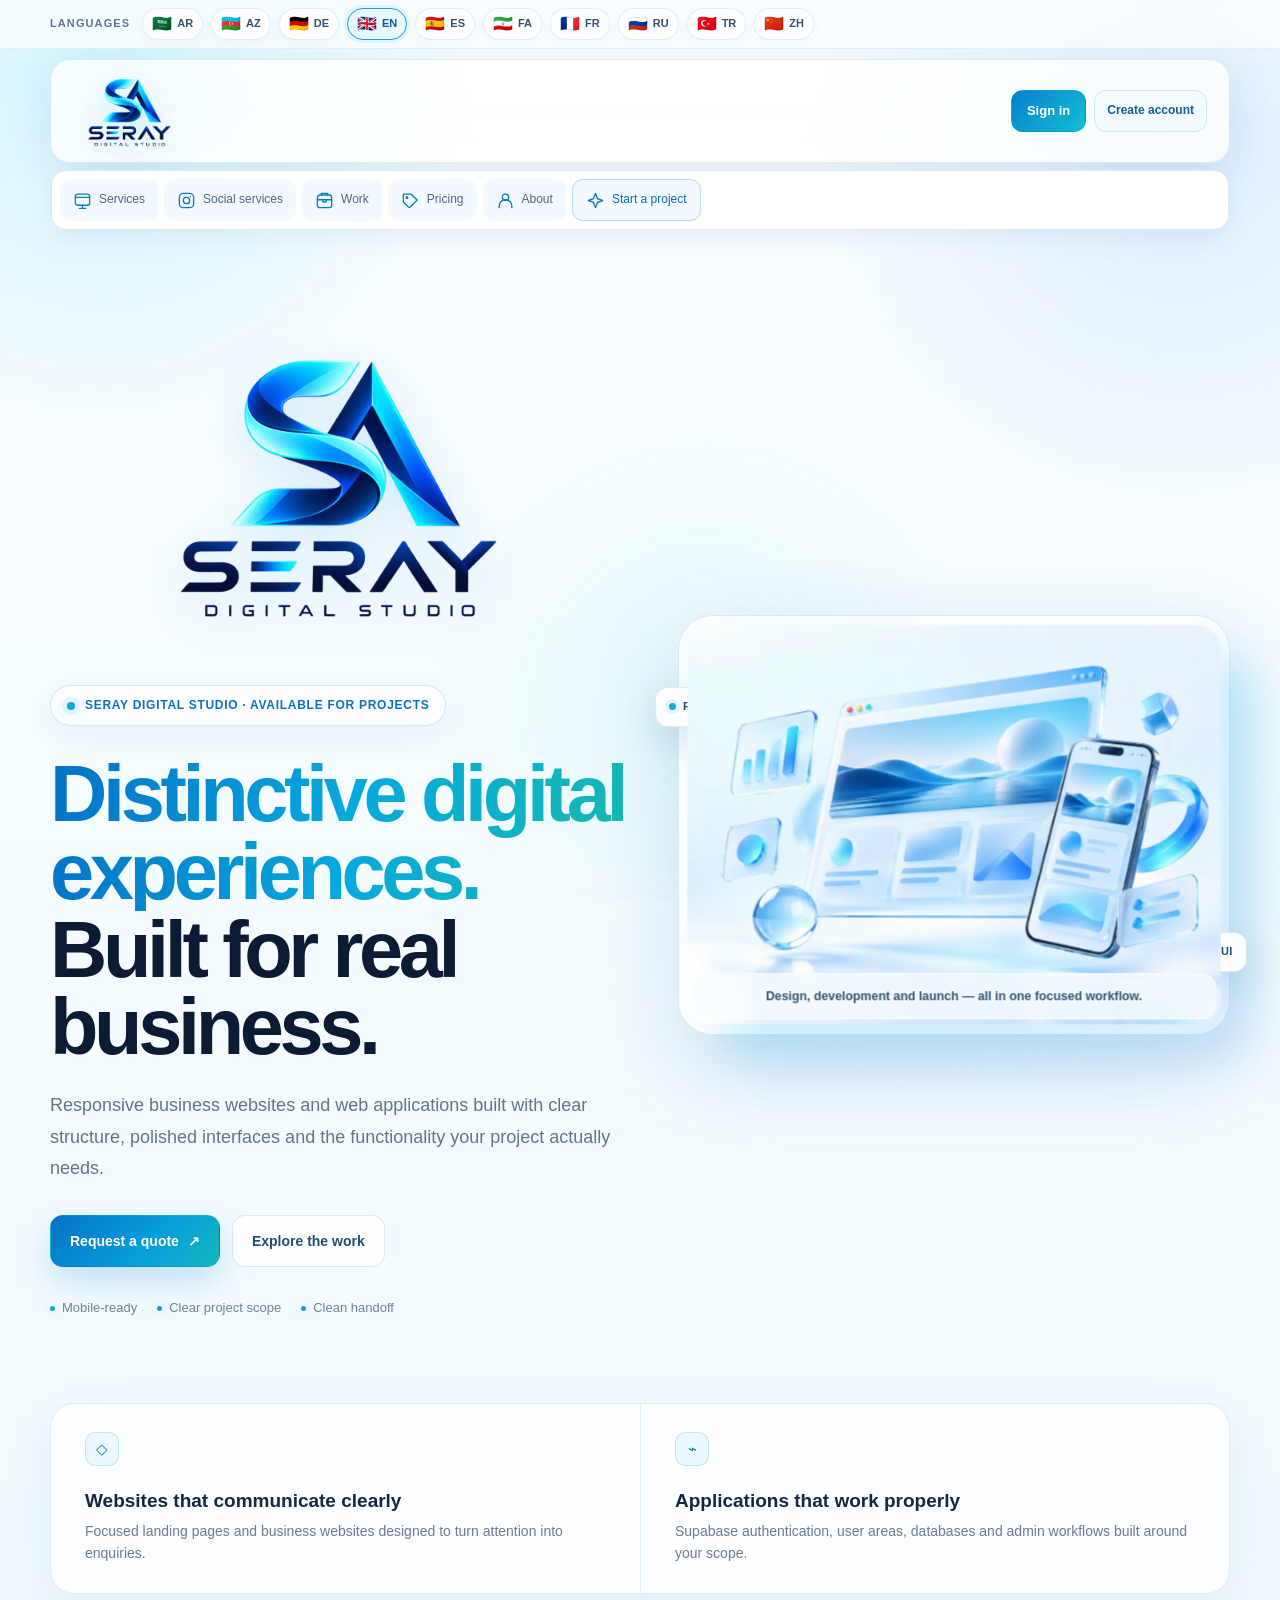
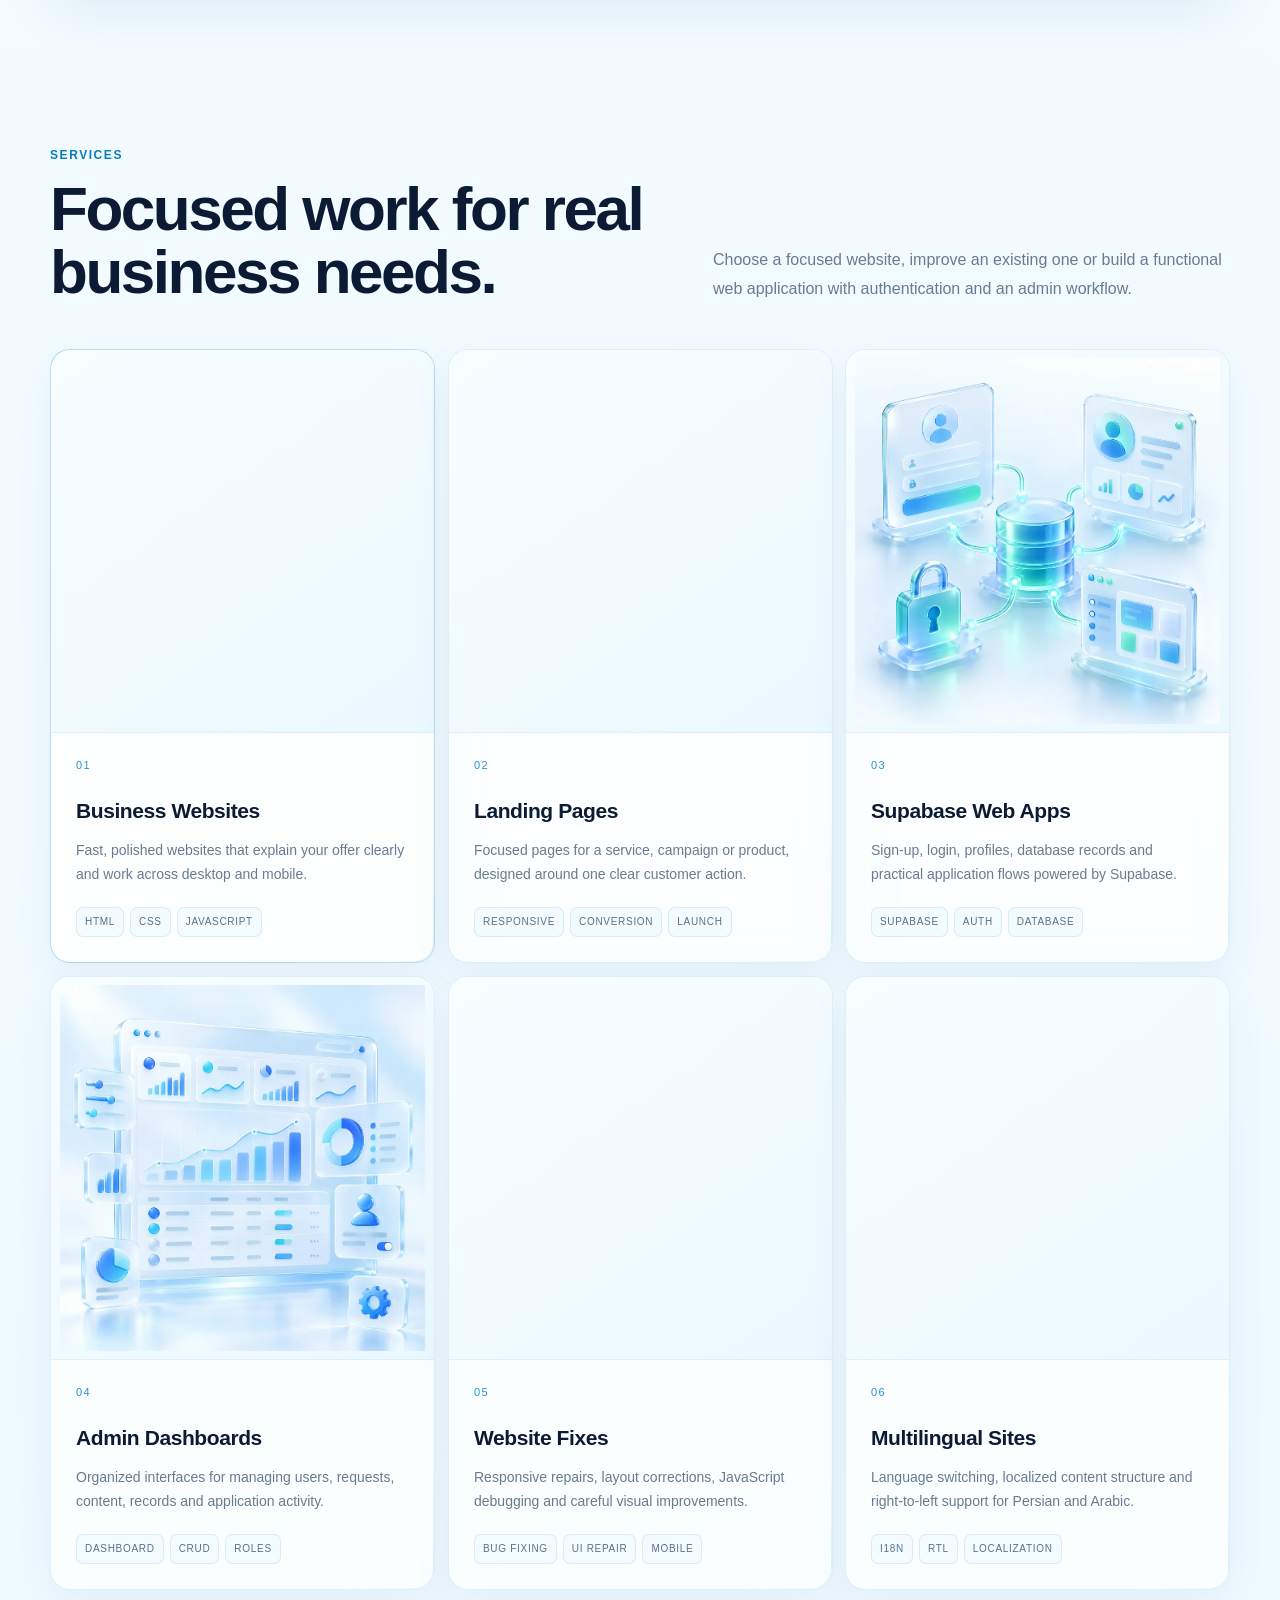
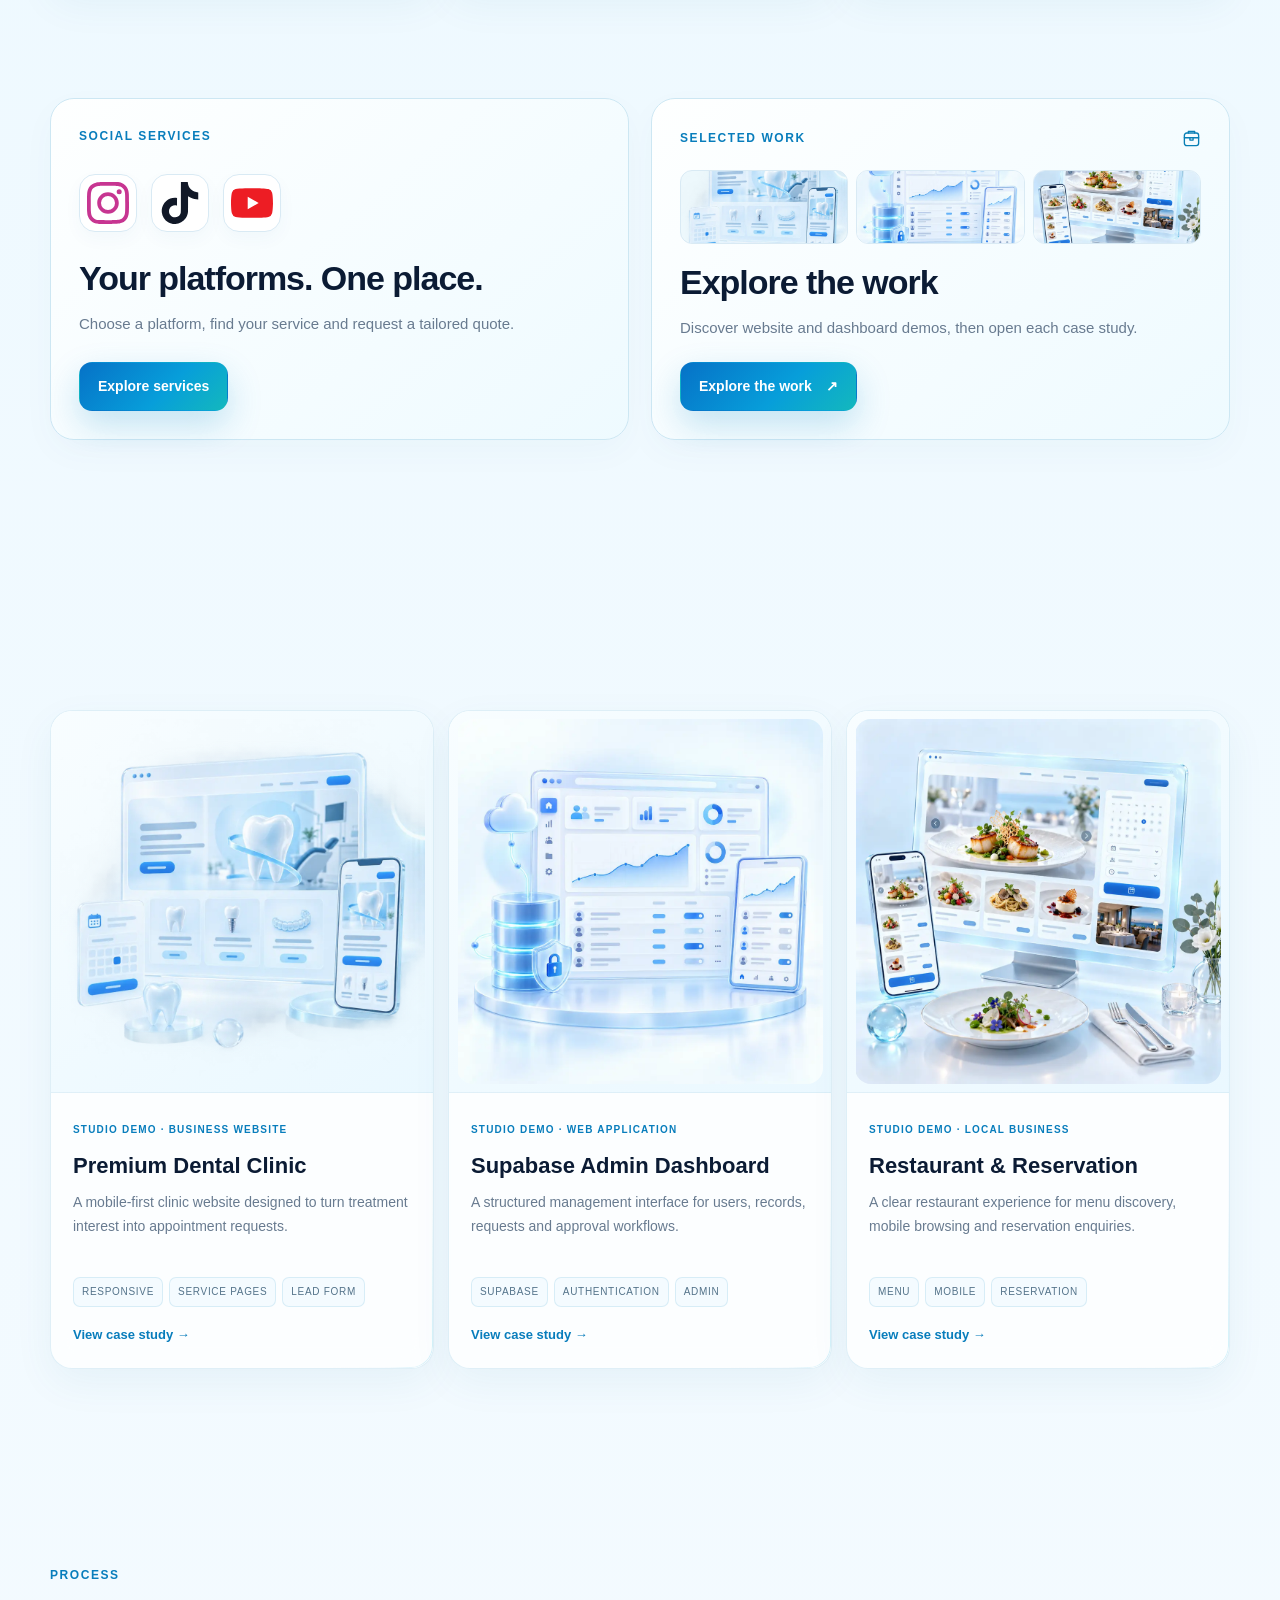
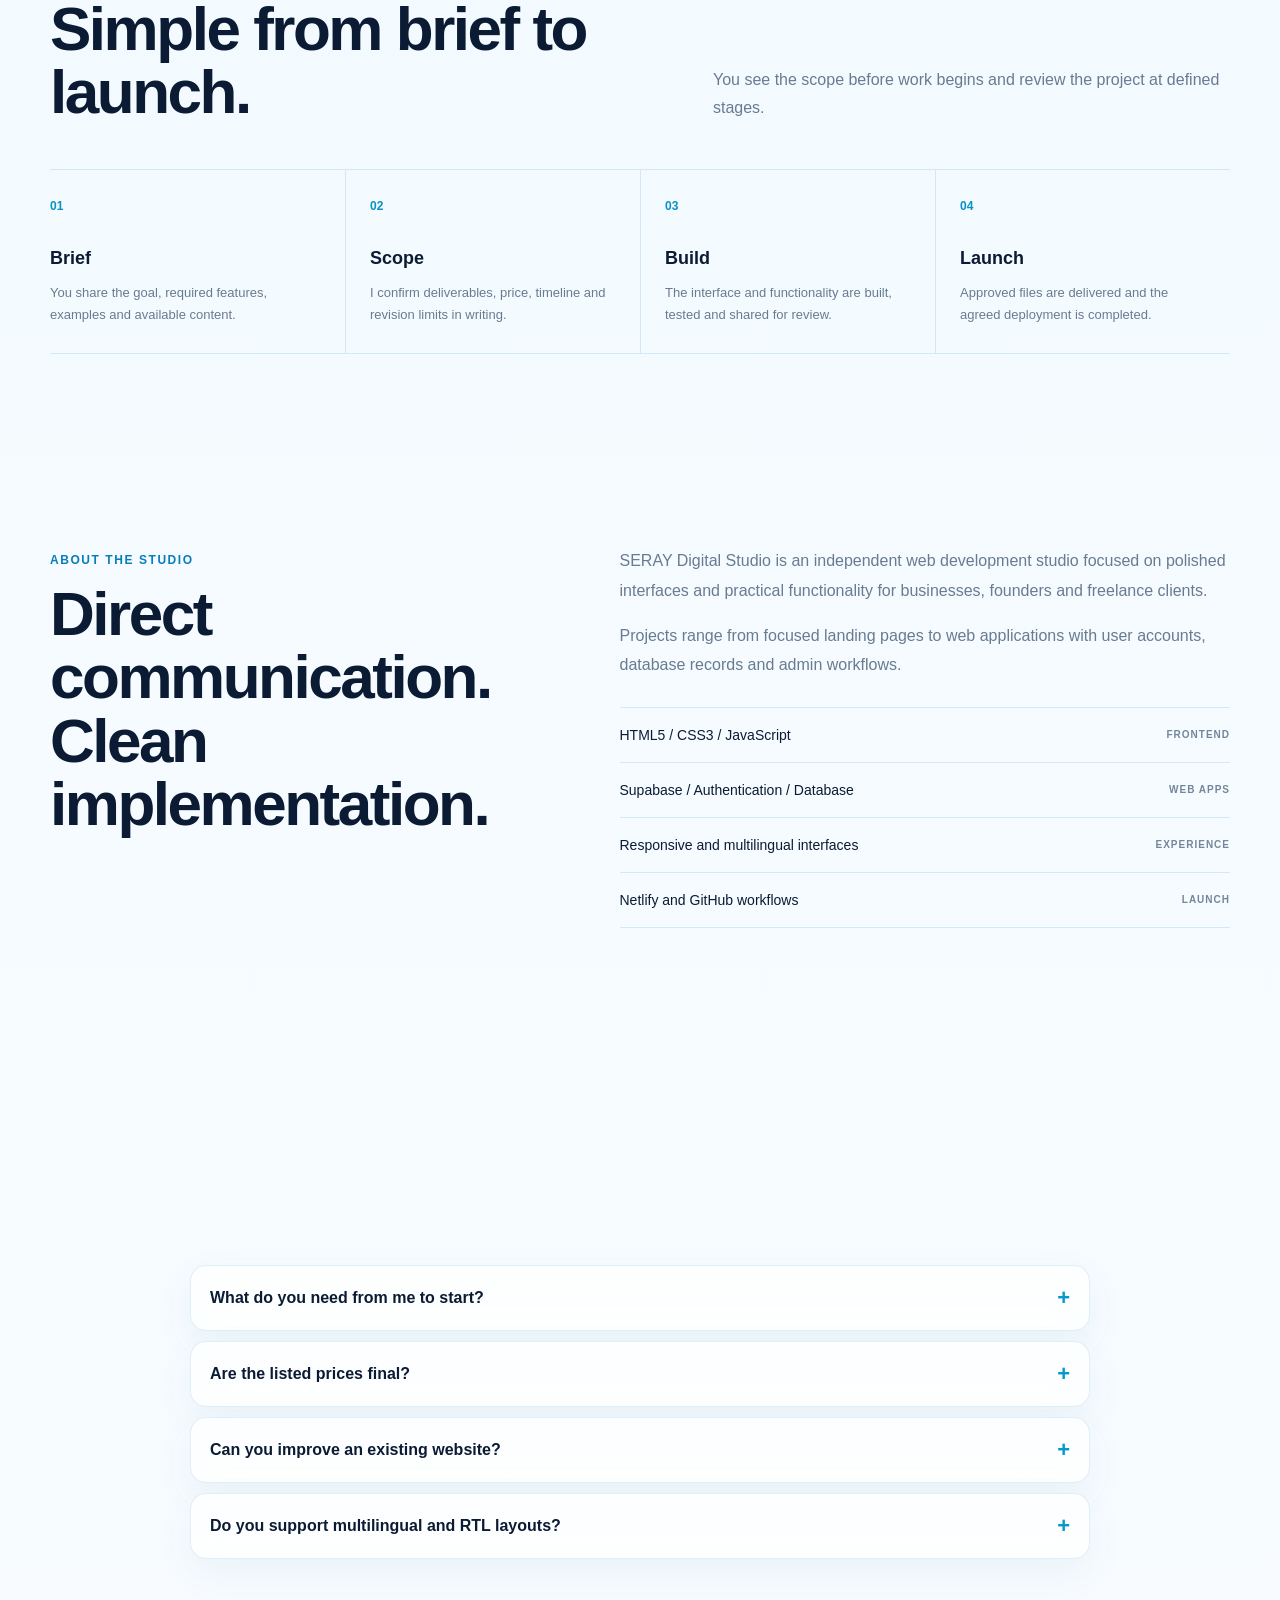
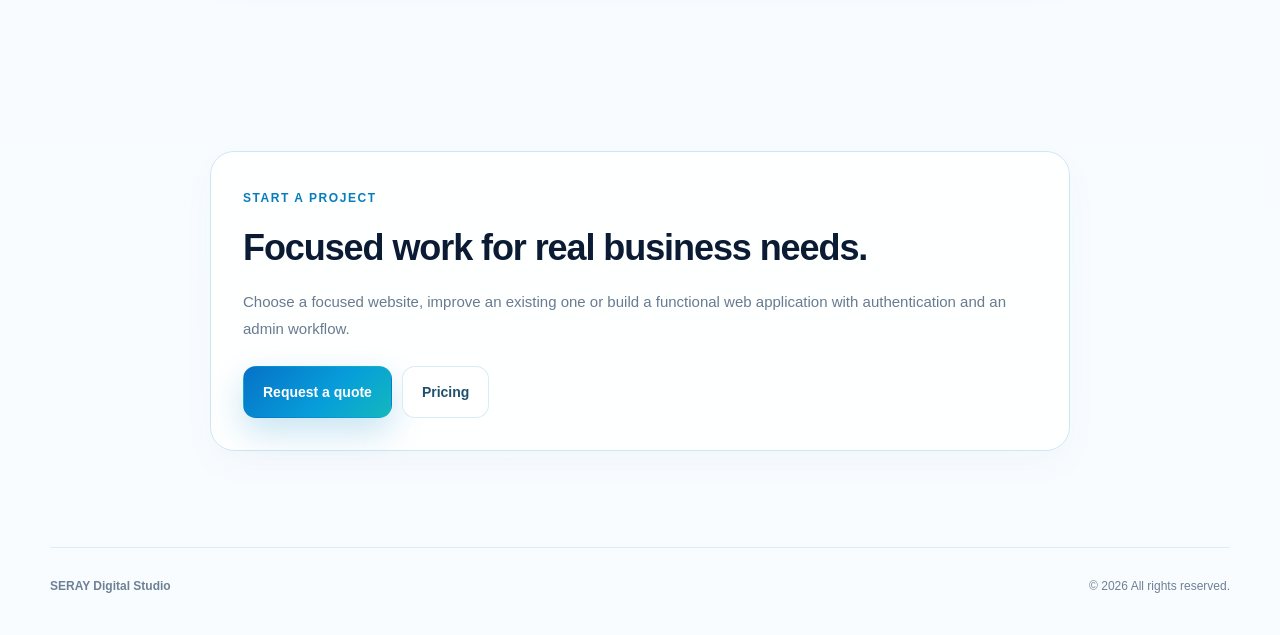
==== commit cb129a58: "Add files via upload" ====
--- a/serdar-web-studio-standalone.html
+++ b/serdar-web-studio-standalone.html
@@ -274,11 +274,11 @@
     @media(max-width:420px){.brand-logo{width:88px;height:78px}.brand{min-width:88px}.header-account{padding-inline:9px}.header-logout{padding-inline:8px}}
   </style>
 
-<link rel="stylesheet" href="seray-panel.css?v=layout4">
+<link rel="stylesheet" href="seray-panel.css?v=layout5">
 </head>
 <body>
   <div class="language-strip" aria-label="Choose website language"><div class="language-inner"><span class="language-label">Languages</span><button class="flag-button" type="button" data-lang="ar" aria-label="العربية" aria-pressed="false"><span class="flag">🇸🇦</span>AR</button><button class="flag-button" type="button" data-lang="az" aria-label="Azərbaycan dili" aria-pressed="false"><span class="flag">🇦🇿</span>AZ</button><button class="flag-button" type="button" data-lang="de" aria-label="Deutsch" aria-pressed="false"><span class="flag">🇩🇪</span>DE</button><button class="flag-button" type="button" data-lang="en" aria-label="English" aria-pressed="true"><span class="flag">🇬🇧</span>EN</button><button class="flag-button" type="button" data-lang="es" aria-label="Español" aria-pressed="false"><span class="flag">🇪🇸</span>ES</button><button class="flag-button" type="button" data-lang="fa" aria-label="فارسی" aria-pressed="false"><span class="flag">🇮🇷</span>FA</button><button class="flag-button" type="button" data-lang="fr" aria-label="Français" aria-pressed="false"><span class="flag">🇫🇷</span>FR</button><button class="flag-button" type="button" data-lang="ru" aria-label="Русский" aria-pressed="false"><span class="flag">🇷🇺</span>RU</button><button class="flag-button" type="button" data-lang="tr" aria-label="Türkçe" aria-pressed="false"><span class="flag">🇹🇷</span>TR</button><button class="flag-button" type="button" data-lang="zh-CN" aria-label="中文" aria-pressed="false"><span class="flag">🇨🇳</span>ZH</button></div></div>
-  <header class="header"><a class="brand" href="#home" aria-label="SERAY Digital Studio home"><img class="brand-logo" src="seray-logo.webp" alt="SERAY Digital Studio" width="900" height="900" decoding="async"></a><nav class="nav" id="nav" aria-label="Main navigation"><a href="#services">Services</a><a href="#work">Work</a><a href="#pricing">Pricing</a><a href="#social-services" data-sm-text="nav">Social services</a><a href="#about">About</a><a class="nav-cta" href="#contact">Start a project</a></nav><div class="header-actions notranslate" translate="no"><a class="header-account" id="header-account-link" href="#login"><span class="header-avatar" id="header-account-avatar" hidden aria-hidden="true"></span><span class="header-account-copy"><span id="header-account-name" hidden></span><span id="header-account-label" data-sp="login">Sign in</span></span></a><a class="header-signup" id="header-signup" href="#signup" data-sp="signup">Create account</a><button class="header-logout" id="header-logout" type="button" data-sp="logout" hidden>Sign out</button><button class="menu" id="menu" type="button" aria-label="Open menu" aria-expanded="false">☰</button></div></header>
+  <header class="header"><a class="brand" href="#home" aria-label="SERAY Digital Studio home"><img class="brand-logo" src="seray-logo.webp" alt="SERAY Digital Studio" width="900" height="900" decoding="async"></a><nav class="nav" id="nav" aria-label="Main navigation"><a href="#services"><svg class="nav-icon" viewBox="0 0 24 24" fill="none" stroke="currentColor" stroke-width="1.7" stroke-linecap="round" stroke-linejoin="round" aria-hidden="true"><rect x="3" y="4" width="18" height="14" rx="3"/><path d="M8 22h8m-4-4v4M3 8h18"/></svg><span>Services</span></a><a href="#social-services"><svg class="nav-icon" viewBox="0 0 24 24" fill="none" stroke="currentColor" stroke-width="1.7" stroke-linecap="round" stroke-linejoin="round" aria-hidden="true"><rect x="3" y="3" width="18" height="18" rx="5"/><circle cx="12" cy="12" r="4"/><path d="M17 7h.01"/></svg><span data-sm-text="nav">Social services</span></a><a href="#work"><svg class="nav-icon" viewBox="0 0 24 24" fill="none" stroke="currentColor" stroke-width="1.7" stroke-linecap="round" stroke-linejoin="round" aria-hidden="true"><rect x="3" y="5" width="18" height="16" rx="3"/><path d="M8 5V3h8v2M3 11h18m-11 0v3h4v-3"/></svg><span>Work</span></a><a href="#pricing"><svg class="nav-icon" viewBox="0 0 24 24" fill="none" stroke="currentColor" stroke-width="1.7" stroke-linecap="round" stroke-linejoin="round" aria-hidden="true"><path d="M20 12l-8 8a2 2 0 0 1-3 0l-6-6V4h10l7 7a1 1 0 0 1 0 1Z"/><circle cx="7.5" cy="8.5" r="1"/></svg><span>Pricing</span></a><a href="#about"><svg class="nav-icon" viewBox="0 0 24 24" fill="none" stroke="currentColor" stroke-width="1.7" stroke-linecap="round" stroke-linejoin="round" aria-hidden="true"><circle cx="12" cy="8" r="4"/><path d="M4 21v-2a8 8 0 0 1 16 0v2"/></svg><span>About</span></a><a href="#contact" class="nav-cta"><svg class="nav-icon" viewBox="0 0 24 24" fill="none" stroke="currentColor" stroke-width="1.7" stroke-linecap="round" stroke-linejoin="round" aria-hidden="true"><path d="M12 3l2.5 6.5L21 12l-6.5 2.5L12 21l-2.5-6.5L3 12l6.5-2.5L12 3Z"/></svg><span>Start a project</span></a></nav><div class="header-actions notranslate" translate="no"><a class="header-account" id="header-account-link" href="#login"><span class="header-avatar" id="header-account-avatar" hidden aria-hidden="true"></span><span class="header-account-copy"><span id="header-account-name" hidden></span><span id="header-account-label" data-sp="login">Sign in</span></span></a><a class="header-signup" id="header-signup" href="#signup" data-sp="signup">Create account</a><button class="header-logout" id="header-logout" type="button" data-sp="logout" hidden>Sign out</button><button class="menu" id="menu" type="button" aria-label="Open menu" aria-expanded="false">☰</button></div></header>
   <main>
     <div class="wrap site-viewbar notranslate" id="site-viewbar" translate="no" hidden><a href="#home" class="site-back"><span aria-hidden="true">←</span><span data-route-text="home">Home</span></a><span id="site-view-title"></span></div>
     <section class="wrap hero" id="home"><div><div class="hero-brand" translate="no"><img src="seray-logo.webp" alt="SERAY Digital Studio" width="900" height="900" decoding="async" fetchpriority="high"></div><div class="eyebrow"><span class="dot"></span>SERAY Digital Studio · Available for projects</div><h1><span class="gradient-text">Distinctive digital experiences.</span>Built for real business.</h1><p class="hero-copy">Responsive business websites and web applications built with clear structure, polished interfaces and the functionality your project actually needs.</p><div class="actions"><a class="btn primary" href="#contact">Request a quote <span aria-hidden="true">↗</span></a><a class="btn secondary" href="#work">Explore the work</a></div><div class="hero-notes"><span><i></i>Mobile-ready</span><span><i></i>Clear project scope</span><span><i></i>Clean handoff</span></div></div><figure class="hero-art"><span class="hero-media"><img src="hero-responsive.webp" alt="Abstract 3D browser and mobile interface representing responsive web design" width="1200" height="900" decoding="async" fetchpriority="high"></span><span class="hero-chip chip-one">Responsive design</span><span class="hero-chip chip-two">Web apps &amp; UI</span><figcaption>Design, development and launch — all in one focused workflow.</figcaption></figure><aside class="hero-panel" aria-label="Core services"><article><span class="panel-icon" aria-hidden="true">◇</span><b>Websites that communicate clearly</b><p>Focused landing pages and business websites designed to turn attention into enquiries.</p></article><article><span class="panel-icon" aria-hidden="true">⌁</span><b>Applications that work properly</b><p>Supabase authentication, user areas, databases and admin workflows built around your scope.</p></article></aside></section>
@@ -346,6 +346,11 @@
 </div></div></section>
 <dialog id="sp-confirm" class="notranslate" translate="no" aria-labelledby="sp-confirm-title"><h3 id="sp-confirm-title" data-sp="confirmOrder">Confirm order</h3><p id="sp-confirm-summary"></p><p id="sp-confirm-price" class="sp-amount"></p><p data-sp="debitNote">This amount will be deducted from your balance when you confirm.</p><div class="sp-actions"><button type="button" id="sp-confirm-cancel" data-sp="cancel">Cancel</button><button type="button" id="sp-confirm-pay" class="sp-primary" data-sp="confirmPay">Confirm and pay</button></div></dialog>
 
+<section class="section site-discover" id="discover"><div class="wrap site-discover-grid">
+      <article class="site-next-card site-social-card"><span class="kicker" data-sm-text="nav">Social services</span><div class="site-social-logos" id="site-social-logos" aria-hidden="true"></div><h2 data-sm-text="title">Your platforms. One place.</h2><p data-sm-text="intro">Choose a platform, find your service and request a tailored quote.</p><a href="#social-services" class="btn primary notranslate" translate="no" data-route-text="browse">Explore services</a></article>
+<article class="site-next-card site-work-card"><div class="site-card-top"><span class="kicker">Selected work</span><svg class="nav-icon" viewBox="0 0 24 24" fill="none" stroke="currentColor" stroke-width="1.7" stroke-linecap="round" stroke-linejoin="round" aria-hidden="true"><rect x="3" y="5" width="18" height="16" rx="3"/><path d="M8 5V3h8v2M3 11h18m-11 0v3h4v-3"/></svg></div><div class="site-work-preview" aria-hidden="true"><img src="portfolio-dental.webp" alt="" width="1000" height="1000" loading="lazy"><img src="portfolio-dashboard.webp" alt="" width="1000" height="1000" loading="lazy"><img src="portfolio-restaurant.webp" alt="" width="1000" height="1000" loading="lazy"></div><h2>Explore the work</h2><p>Discover website and dashboard demos, then open each case study.</p><a href="#work" class="btn primary"><span>Explore the work</span><span class="site-card-arrow" aria-hidden="true">↗</span></a></article>
+</div></section>
+
 <section class="section" id="work"><div class="wrap"><div class="section-head"><div><span class="kicker">Selected work</span><h2>Three ways I can solve a project.</h2></div><p>Studio demos created to show design direction, structure and technical capability. Open each case study to see the planned solution.</p></div><div class="project-grid">
       <article class="project"><div class="project-visual"><img src="portfolio-dental.webp" alt="Glass dental clinic website and appointment interface" width="1000" height="1000" loading="lazy" decoding="async"></div><div class="project-info"><span class="type">Studio demo · Business website</span><h3>Premium Dental Clinic</h3><p>A mobile-first clinic website designed to turn treatment interest into appointment requests.</p><div class="tags"><span>Responsive</span><span>Service pages</span><span>Lead form</span></div><button class="case-btn" type="button" data-case="dental">View case study →</button></div></article>
       <article class="project"><div class="project-visual"><img src="portfolio-dashboard.webp" alt="Glass admin dashboard with analytics database and access controls" width="1000" height="1000" loading="lazy" decoding="async"></div><div class="project-info"><span class="type">Studio demo · Web application</span><h3>Supabase Admin Dashboard</h3><p>A structured management interface for users, records, requests and approval workflows.</p><div class="tags"><span>Supabase</span><span>Authentication</span><span>Admin</span></div><button class="case-btn" type="button" data-case="dashboard">View case study →</button></div></article>
@@ -366,9 +371,9 @@
     <section class="section"><div class="wrap"><div class="section-head"><div><span class="kicker">FAQ</span><h2>Before we begin.</h2></div><p>Short answers to the questions that usually affect price, delivery and project scope.</p></div><div class="faq"><details><summary>What do you need from me to start?</summary><p>A short description of your goal, the pages or features you need, examples you like and any content you already have. If the scope is unclear, I will help turn it into a practical project list.</p></details><details><summary>Are the listed prices final?</summary><p>No. They are starting prices for clearly defined scopes. You receive a written quote before work begins, so the deliverables and total project price are clear.</p></details><details><summary>Can you improve an existing website?</summary><p>Yes. I can review and fix responsive problems, layout issues, JavaScript errors and visual inconsistencies without rebuilding everything when the current structure is usable.</p></details><details><summary>Do you support multilingual and RTL layouts?</summary><p>Yes. Language switching and right-to-left layouts for Persian and Arabic can be included when they are part of the agreed scope.</p></details></div></div></section>
 
     <section class="section site-page" data-site-page hidden id="contact"><div class="wrap"><div class="contact-box"><div class="contact-copy"><span class="kicker">Start a project</span><h2>Tell me what you need.</h2><p>Share the project type, expected budget and the main result you want. I’ll use your brief to prepare the next step.</p><div class="contact-points"><span><i></i>Clear scope before development</span><span><i></i>Pricing confirmed in writing</span><span><i></i>No obligation to accept a quote</span></div></div><form class="form" name="project-request" method="POST" data-netlify="true" netlify-honeypot="bot-field"><input type="hidden" name="form-name" value="project-request"><label class="honeypot">Do not fill this out<input name="bot-field"></label><label><span>Your name</span><input name="name" autocomplete="name" placeholder="John Smith" required></label><label><span>Email</span><input type="email" name="email" autocomplete="email" placeholder="john@example.com" required></label><label><span>Project type</span><select id="project-type" name="project-type" required><option value="">Select a service</option><option value="website-fix">Website fix / redesign</option><option value="landing-page">Landing page</option><option value="business-website">Business website</option><option value="supabase-web-app">Supabase web app</option><option value="admin-dashboard">Admin dashboard</option><option value="multilingual-website">Multilingual website</option><option value="other">Other</option></select></label><label><span>Estimated budget</span><select name="budget" required><option value="">Select a range</option><option value="35-100">$35–$100</option><option value="100-250">$100–$250</option><option value="250-500">$250–$500</option><option value="500-1000">$500–$1,000</option><option value="1000-plus">$1,000+</option><option value="not-sure">Not sure yet</option></select></label><label class="full"><span>Project details</span><textarea name="message" placeholder="What do you want to build or improve? Mention the pages, features and preferred timeline." required></textarea></label><button class="btn primary" type="submit">Send project request <span aria-hidden="true">↗</span></button></form></div></div></section>
-    <section class="section site-next" id="start"><div class="wrap site-next-grid">
+    <section class="section site-next" id="start"><div class="wrap site-next-grid site-quote-grid">
       <article class="site-next-card"><span class="kicker">Start a project</span><h2>Focused work for real business needs.</h2><p>Choose a focused website, improve an existing one or build a functional web application with authentication and an admin workflow.</p><div class="actions"><a href="#contact" class="btn primary">Request a quote</a><a href="#pricing" class="btn secondary">Pricing</a></div></article>
-      <article class="site-next-card"><span class="kicker" data-sm-text="nav">Social services</span><div class="site-social-logos" id="site-social-logos" aria-hidden="true"></div><h2 data-sm-text="title">Your platforms. One place.</h2><p data-sm-text="intro">Choose a platform, find your service and request a tailored quote.</p><a href="#social-services" class="btn primary notranslate" translate="no" data-route-text="browse">Explore services</a></article>
+
     </div></section>
   </main>
   <footer><strong>SERAY Digital Studio</strong><span>© <span id="year"></span> All rights reserved.</span></footer>
@@ -564,6 +569,9 @@
     dentalLead:"面向现代牙科诊所的转化型概念，在手机与电脑上提供更清晰的患者路径。",dentalGoal:"专业展示治疗项目，并让用户从每个重要区块轻松提交预约。",dentalSolution:"以服务为中心的安静结构，包含治疗页面、信任内容、清晰行动按钮与专注的咨询表单。",dentalFeatures:"响应式导航、治疗区块、医生资料、常见问题、预约按钮与联系表单。",dentalStack:"语义化 HTML、响应式 CSS、轻量 JavaScript 与可直接发布的文件。",dashboardLead:"适合需要在一个位置管理用户、记录和审批请求的团队。",dashboardGoal:"用清晰、安全的认证流程替代分散的手动跟踪。",dashboardSolution:"基于角色的界面，包含结构化表格、记录详情、状态操作与独立用户区域。",dashboardFeatures:"身份验证、用户资料、数据库记录、筛选、状态控制与管理视图。",dashboardStack:"采用 Supabase 身份验证、数据库集成和访问策略规划的 JavaScript 界面。",restaurantLead:"移动端优先的概念，帮助客户快速理解菜单、氛围和预订方式。",restaurantGoal:"让菜单浏览和预订请求更轻松，尤其适合手机用户。",restaurantSolution:"视觉清晰且轻量，包含有序菜单分类、重要信息与明确预订路径。",restaurantFeatures:"响应式菜单、特色菜、营业时间、位置、预订与联系功能。",restaurantStack:"使用响应式 CSS、轻量交互和表单集成的快速静态前端。"
   };
   /*__LANGUAGE_PACKS__*/
+  S.showcaseCopy="Discover website and dashboard demos, then open each case study.";
+  const showcaseCopy={"en": "Discover website and dashboard demos, then open each case study.", "fa": "نمونه‌های طراحی سایت و داشبورد را ببینید و جزئیات هر نمونه را باز کنید.", "az": "Sayt və idarəetmə paneli nümunələrinə baxın, hər layihənin təfərrüatlarını açın.", "tr": "Web sitesi ve yönetim paneli örneklerini inceleyin, her projenin ayrıntılarını açın.", "ar": "استكشف نماذج المواقع ولوحات التحكم وافتح تفاصيل كل مشروع.", "ru": "Посмотрите примеры сайтов и панелей управления и откройте описание каждого проекта.", "de": "Entdecken Sie Website- und Dashboard-Beispiele und öffnen Sie die einzelnen Fallstudien.", "es": "Descubre ejemplos de sitios web y paneles y abre los detalles de cada proyecto.", "fr": "Découvrez les exemples de sites et de tableaux de bord, puis ouvrez chaque étude de cas.", "zh-CN": "浏览网站与管理面板示例，打开每个项目了解详情。"};
+  Object.entries(showcaseCopy).forEach(([lang,copy])=>{if(P[lang])P[lang].showcaseCopy=copy});
   const sourceKey=new Map(Object.entries(S).map(([key,value])=>[value,key]));
   const rtl=new Set(['fa','ar']);
   const supported=new Set(['ar','az','de','en','es','fa','fr','ru','tr','zh-CN']);
@@ -699,9 +707,9 @@
     window.seraySocial={validate,read:()=>active?({serviceId:active.id,quantity:Number($('sm-quantity').value),link:$('sm-link').value.trim(),country:$('sm-country').disabled?'':$('sm-country').value,comments:$('sm-comments').disabled?'':$('sm-comments').value,posts:$('sm-repeat').disabled?null:Number($('sm-repeat').value),notes:$('sm-form').elements.namedItem('notes').value}):null,label:id=>{const e=allEntries.find(e=>e.id===id);return e?fullName(e):id;}};
     translate();
     const preview=document.getElementById('site-social-logos');
-    if(preview)document.querySelectorAll('#sm-platforms .sm-platform').forEach(platform=>{if(!['instagram','tiktok','youtube'].includes(platform.dataset.platform))return;const icon=platform.querySelector('svg');if(icon)preview.append(icon.cloneNode(true))});
+    if(preview)document.querySelectorAll('#sm-platforms .sm-platform').forEach(platform=>{if(!['instagram','tiktok','youtube'].includes(platform.dataset.platform))return;const icon=platform.querySelector('svg');if(icon){const logo=icon.cloneNode(true);logo.style.color=platform.style.getPropertyValue("--platform-color");preview.append(logo)}});
   })();
   </script>
-  <script src="seray-panel.js?v=layout4"></script>
+  <script src="seray-panel.js?v=layout5"></script>
 </body>
 </html>
--- a/seray-panel.css
+++ b/seray-panel.css
@@ -49,3 +49,45 @@
 @media(max-width:1160px){.header .nav{display:none;position:absolute;inset:calc(100% + 8px) 0 auto;grid-template-columns:1fr 1fr;gap:8px;padding:12px;background:#fff;border:1px solid #d7ebf5;border-radius:16px;box-shadow:0 18px 45px #14537e20}.header .nav.open{display:grid}.header .nav a{padding:12px;background:#f3faff;border-radius:10px}.header .nav .nav-cta{grid-column:1/-1;text-align:center}.menu{display:block}}
 @media(max-width:700px){.site-next-grid{grid-template-columns:1fr}.site-next-card{padding:24px}.site-page.section{padding-top:14px;padding-bottom:42px}.site-viewbar{margin-top:22px}.sp-top{flex-wrap:nowrap;gap:10px}.sp-top h2{font-size:27px}.sp-actions{gap:8px}.sp-top .sp-actions button{font-size:12px;min-height:38px;padding:8px 12px}.sp-tabs button{flex:1 1 auto;min-height:44px;font-size:13px;padding:10px 12px}.sp-auth-nav button{flex:1 1 28%;font-size:12px}.sp-grid{gap:20px}.sp-grid>.sp-note{margin-top:4px}.site-page .section-head h2{font-size:34px;line-height:1.13}.site-page .section-head p{font-size:15px}.section:not(.site-page){padding:50px 0}.hero{padding-top:44px!important}.header{height:84px!important;top:6px!important;padding-inline:12px!important}.brand-logo{width:82px!important;height:74px!important}.brand{min-width:82px!important}.header-actions{gap:6px;flex:1;justify-content:flex-end;margin-inline-start:10px}.header-account,.header-signup,.header-logout{font-size:11px;min-height:40px;padding:8px 9px;max-width:100px;line-height:1.3;white-space:normal}.header-logout{max-width:68px}.header-signup{max-width:95px}.menu{width:38px!important;height:40px!important;min-width:38px;flex:0 0 38px!important;padding:0!important}.header-avatar{display:none}.site-next-card .actions .btn{width:auto;flex:1}}
 @media(max-width:360px){.brand-logo{width:72px!important;height:66px!important}.brand{min-width:72px!important}.header-actions{gap:4px;margin-inline-start:5px}.header-account,.header-signup,.header-logout{padding-inline:7px;font-size:10px}.sp-box{padding:18px}}
+
+/* Compact icon navigation and service-to-work discovery. */
+.header .nav{gap:6px!important;align-items:center;min-width:0}
+.header .nav a{display:inline-flex;align-items:center;justify-content:center;gap:7px;padding:10px 11px;border-radius:11px;font-size:12px;line-height:1.3;white-space:nowrap;flex:0 0 auto}
+.nav-icon{width:19px;height:19px;flex:0 0 19px;color:#087fb5}
+.header .nav a:hover{background:#eaf8ff;color:#087cb3}
+.header .nav a:focus-visible,.site-discover .btn:focus-visible{outline:3px solid #05a6d0;outline-offset:3px}
+.site-discover.section{padding:12px 0 24px}
+.site-discover-grid{display:grid;grid-template-columns:1fr 1fr;gap:22px}
+.site-discover .site-next-card{display:flex;flex-direction:column;border-radius:24px;padding:28px;background:linear-gradient(140deg,#ffffffee,#eefaffee);box-shadow:0 12px 34px #145f8c08}
+.site-discover .site-next-card h2{font-size:clamp(25px,3vw,34px);line-height:1.2;margin:18px 0 12px}
+.site-discover .site-next-card p{margin:0 0 22px;font-size:15px;line-height:1.7}
+.site-discover .site-next-card>.btn{align-self:flex-start;margin-top:auto;min-height:46px;height:auto;padding:12px 18px;gap:14px;white-space:normal}
+.site-discover .site-social-logos{display:flex;flex-wrap:wrap;gap:14px;margin:20px 0 0;min-height:74px;align-items:center}
+.site-discover .site-social-logos svg{width:42px;height:42px;padding:7px;box-sizing:content-box;border:1px solid #d9eaf4;border-radius:16px;background:#fff;box-shadow:0 7px 18px #145f8c09}
+.site-card-top{display:flex;align-items:center;justify-content:space-between;gap:15px}
+.site-card-top>.nav-icon{width:23px;height:23px}
+.site-work-preview{display:grid;grid-template-columns:repeat(3,minmax(0,1fr));gap:8px;margin-top:20px}
+.site-work-preview img{width:100%;height:74px;object-fit:cover;border:1px solid #d9eaf4;border-radius:12px;background:#edf8fc}
+.site-quote-grid{grid-template-columns:1fr;max-width:860px}
+#work.section{padding-top:38px}
+@media(max-width:1280px){
+.header{margin-bottom:68px}
+.header .nav,.header .nav.open{display:flex!important;position:absolute;inset:calc(100% + 8px) 0 auto!important;flex-direction:row!important;align-items:center;gap:6px!important;grid-template-columns:none;padding:8px;background:rgba(255,255,255,.97);border:1px solid #d7ebf5;border-radius:15px;box-shadow:0 9px 25px #14537e12;overflow-x:auto;overscroll-behavior-inline:contain;scrollbar-width:thin;scrollbar-color:#b7ddec transparent;-webkit-overflow-scrolling:touch}
+.header .nav a,.header .nav .nav-cta{padding:10px 13px;min-height:42px;background:#f3faff;font-size:12px;grid-column:auto;scroll-snap-align:start}
+.header .nav a[aria-current=page]{background:#dff3fc;color:#087aaf}
+.header .menu{display:none!important}
+section[id]{scroll-margin-top:190px}
+.site-viewbar{margin-top:26px}
+}
+@media(max-width:700px){
+.site-discover-grid{grid-template-columns:1fr;gap:16px}
+.site-discover .site-next-card{padding:23px;border-radius:21px}
+.site-discover.section{padding:0 0 18px}
+.site-discover .site-next-card h2{font-size:28px}
+.site-discover .site-social-logos{min-height:62px;margin-top:16px}
+.site-discover .site-social-logos svg{width:35px;height:35px;padding:7px;border-radius:14px}
+.site-work-preview img{height:86px}
+#work.section{padding-top:32px}
+section[id]{scroll-margin-top:160px}
+}
+@media(prefers-reduced-motion:reduce){.site-discover *, .nav *{scroll-behavior:auto!important}}
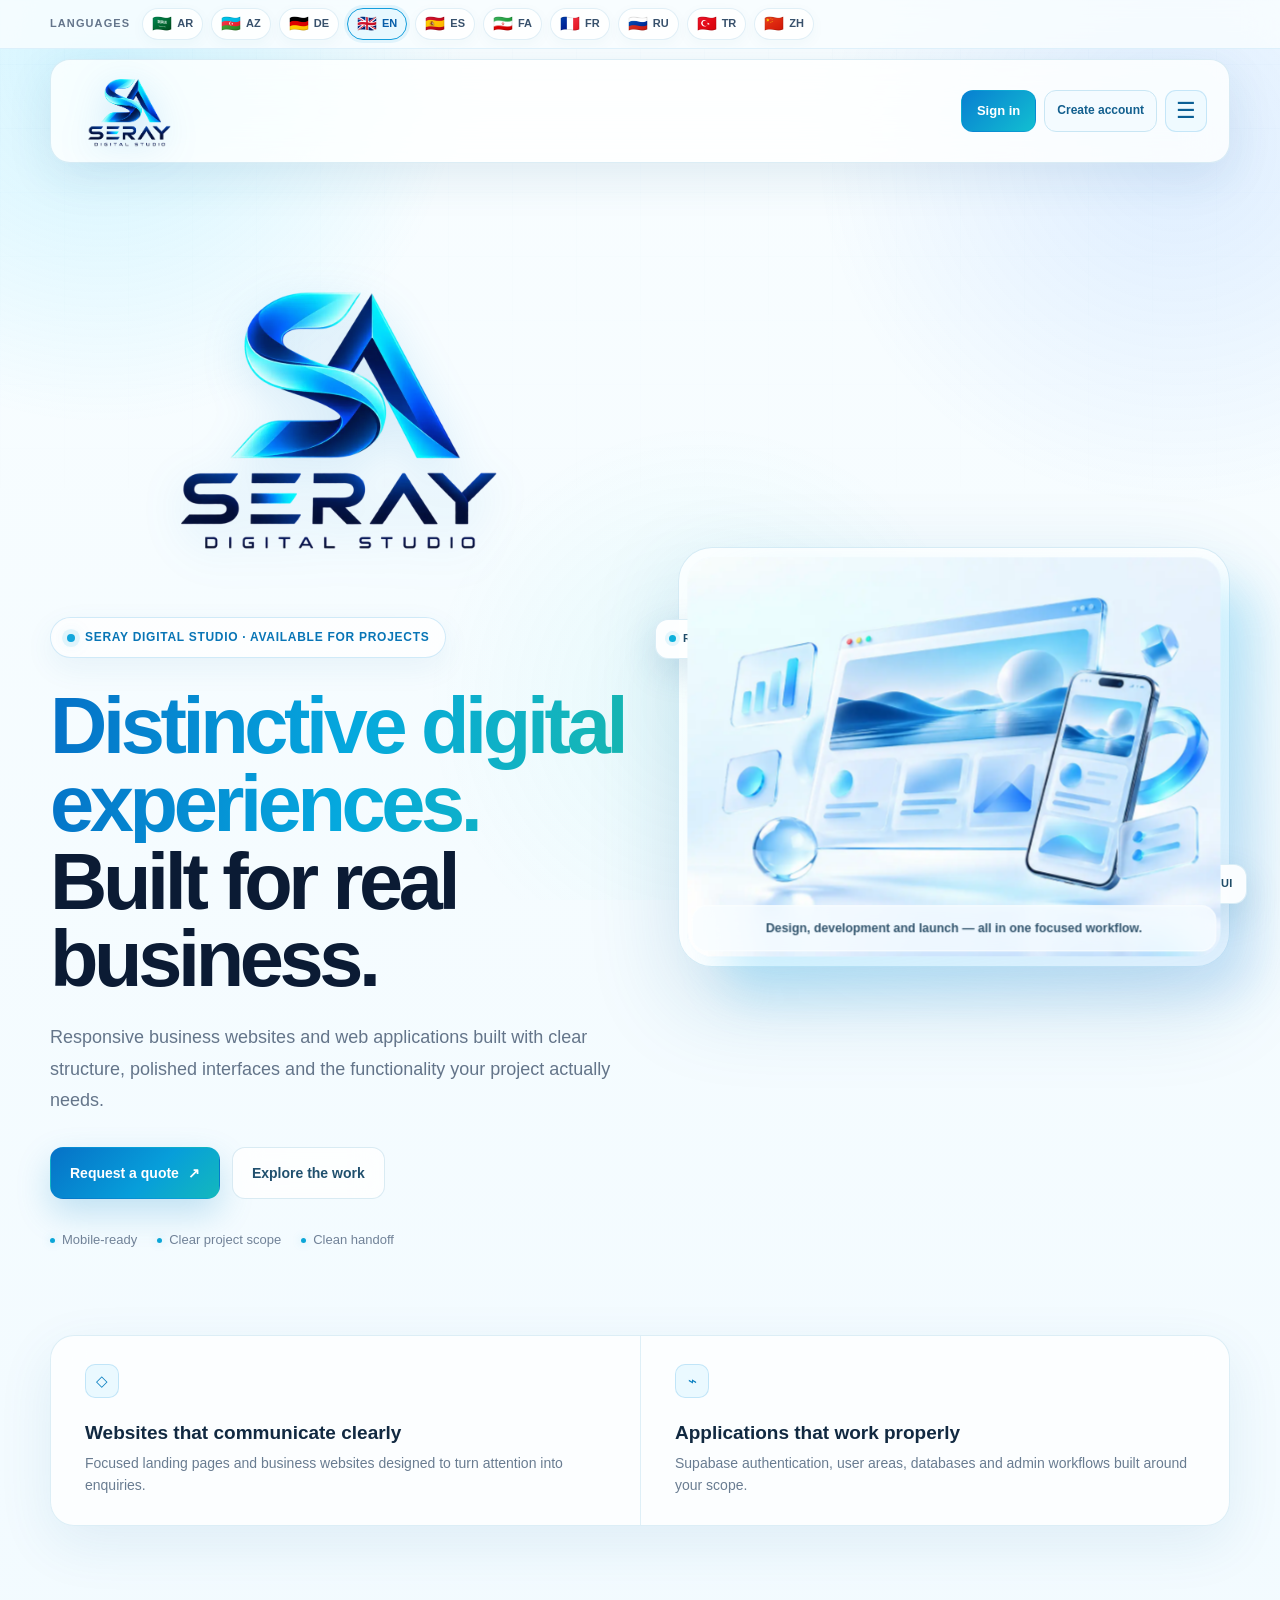
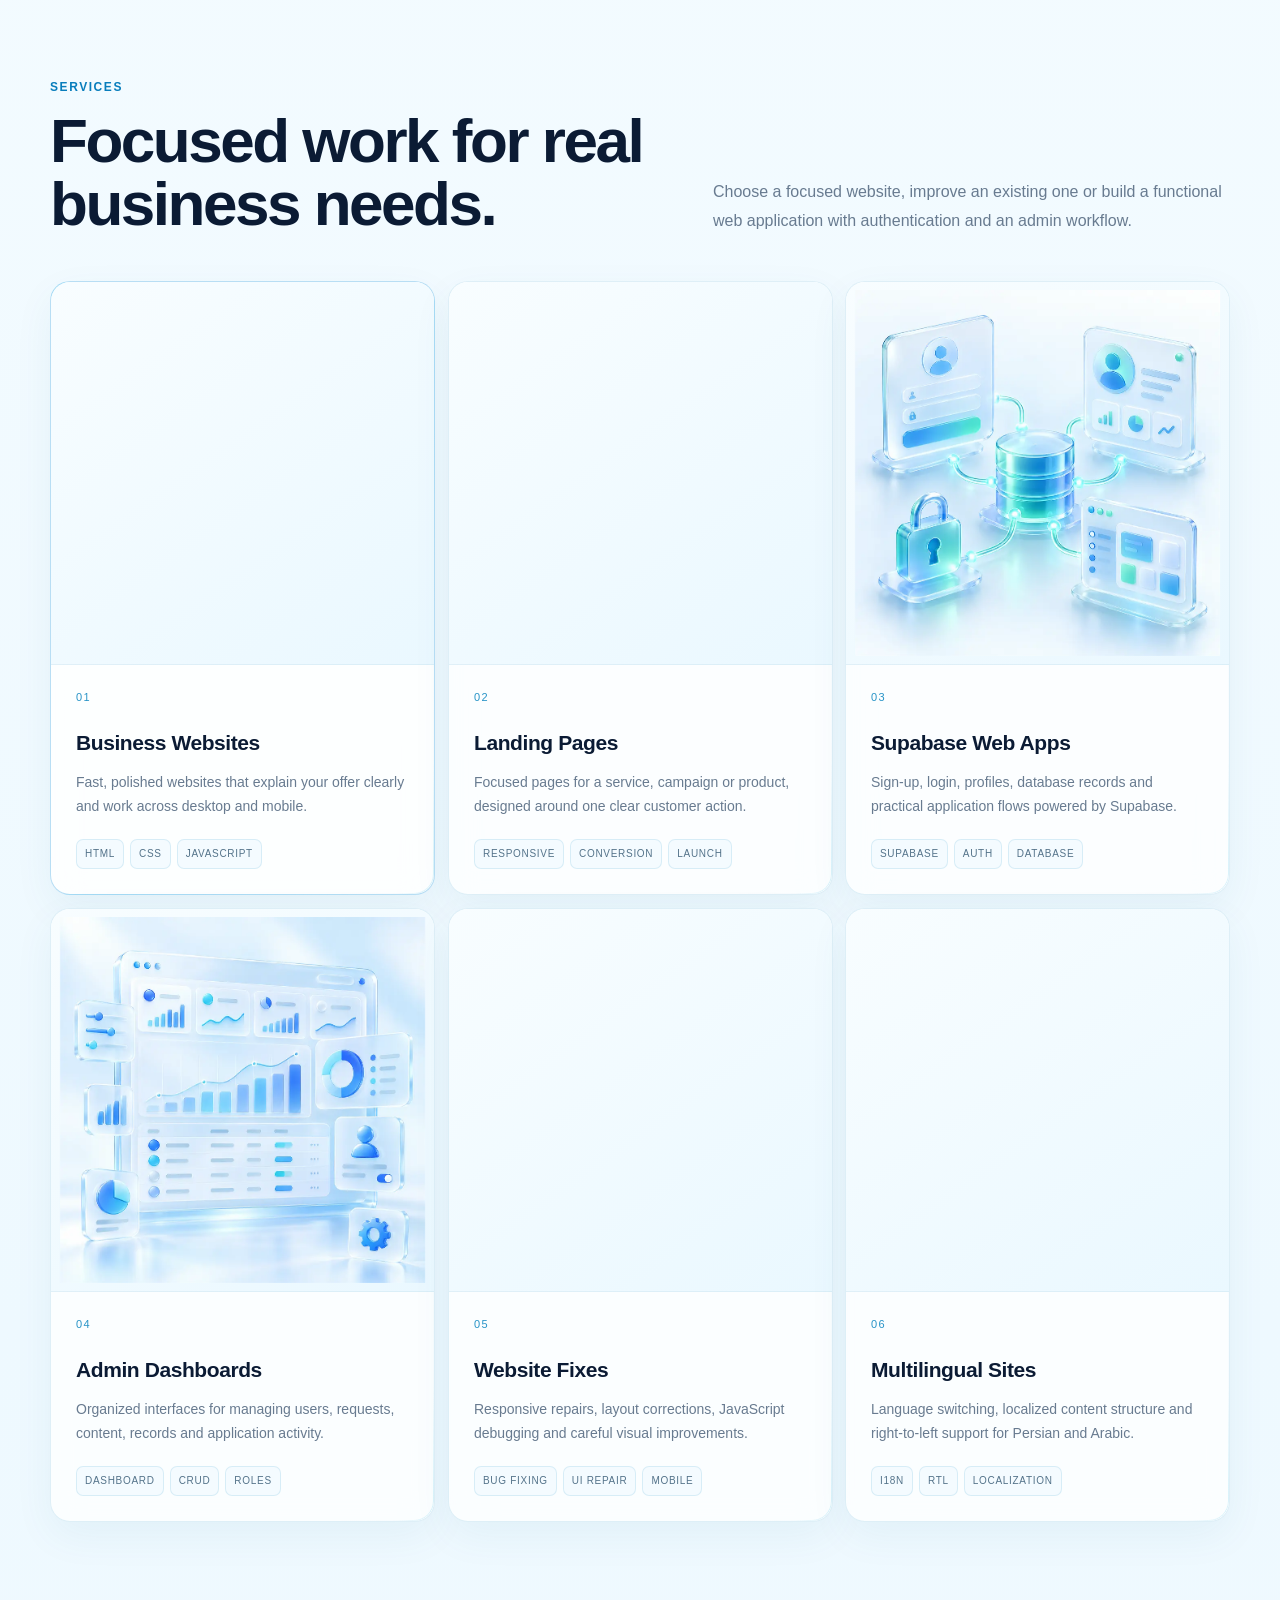
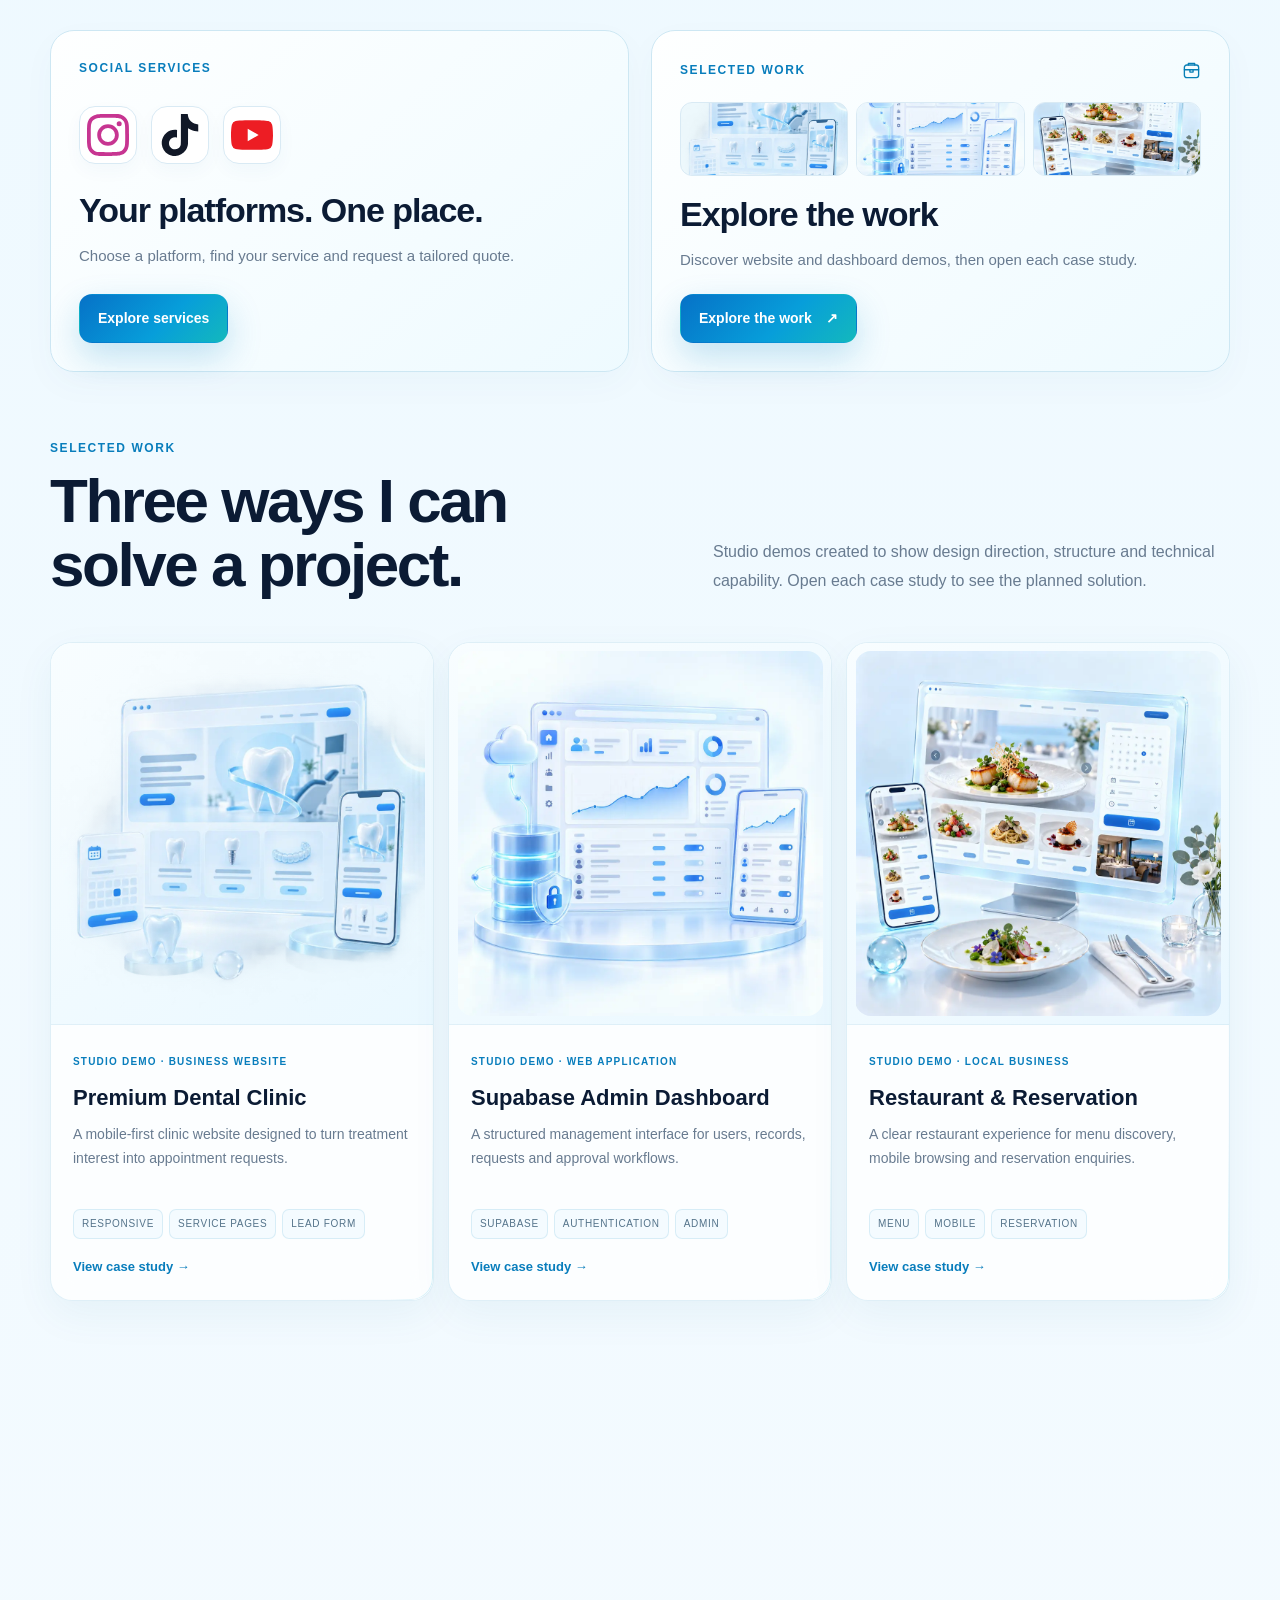
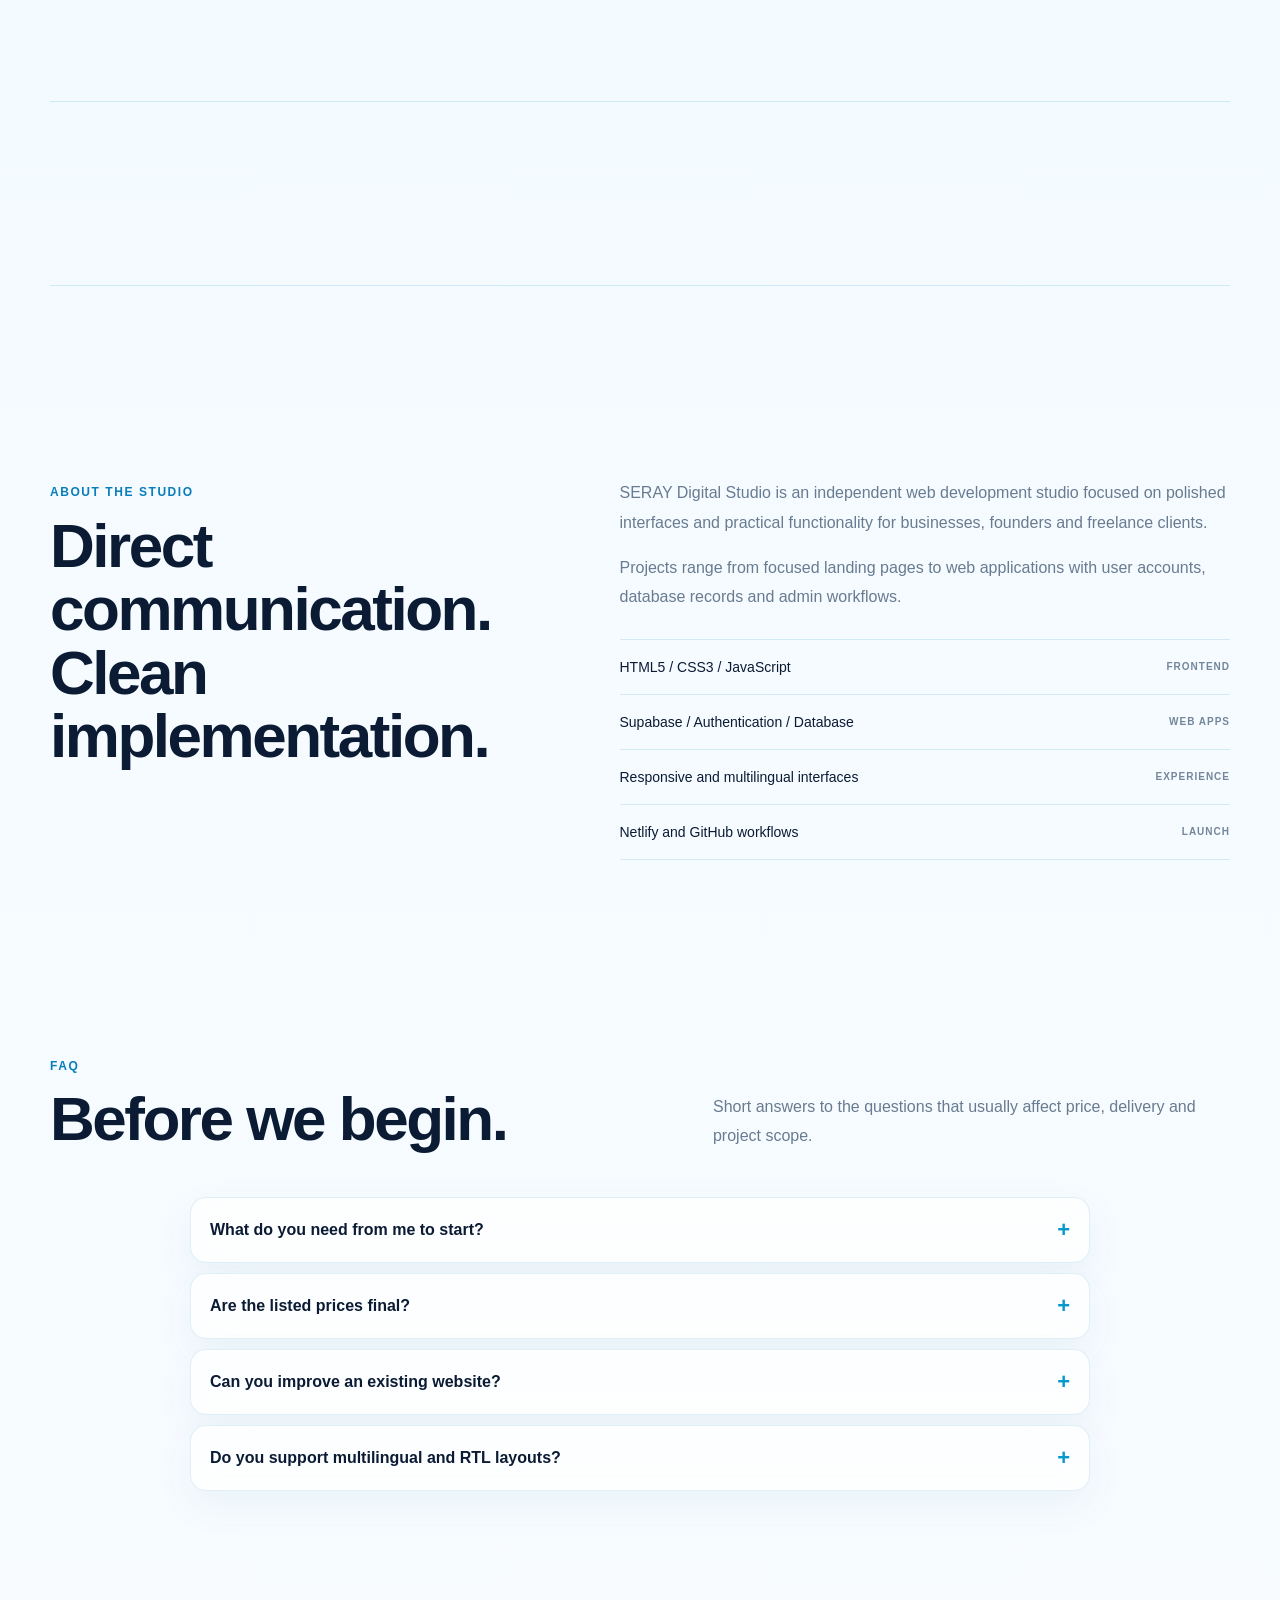
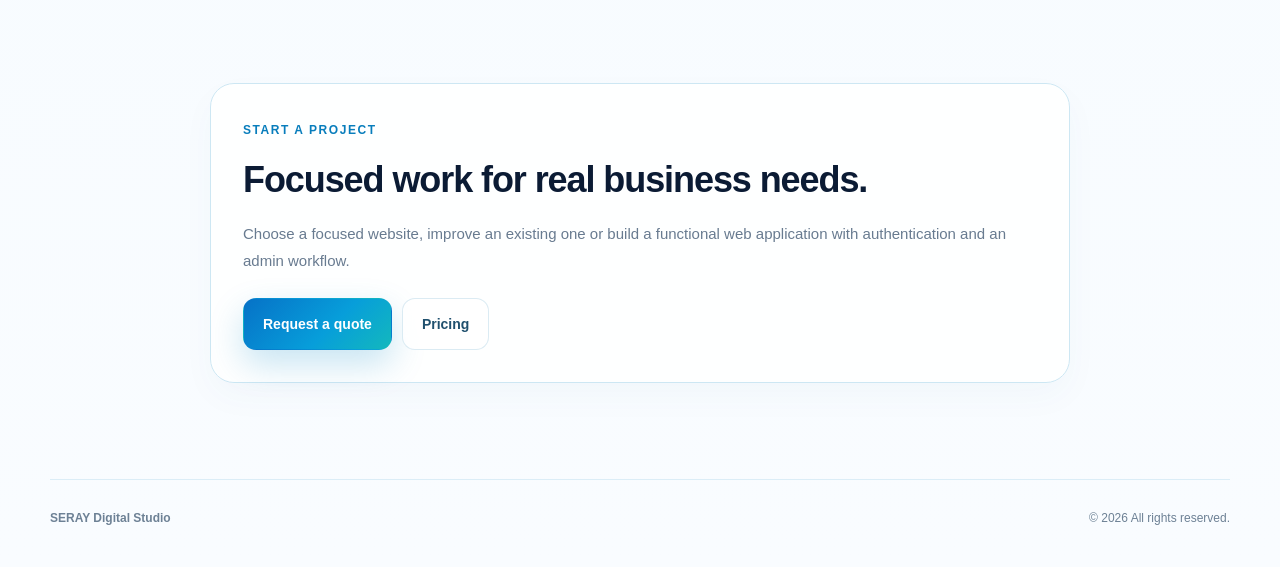
==== commit aa8428fe: "Add files via upload" ====
--- a/serdar-web-studio-standalone.html
+++ b/serdar-web-studio-standalone.html
@@ -274,11 +274,11 @@
     @media(max-width:420px){.brand-logo{width:88px;height:78px}.brand{min-width:88px}.header-account{padding-inline:9px}.header-logout{padding-inline:8px}}
   </style>
 
-<link rel="stylesheet" href="seray-panel.css?v=layout5">
+<link rel="stylesheet" href="seray-panel.css?v=layout6">
 </head>
 <body>
   <div class="language-strip" aria-label="Choose website language"><div class="language-inner"><span class="language-label">Languages</span><button class="flag-button" type="button" data-lang="ar" aria-label="العربية" aria-pressed="false"><span class="flag">🇸🇦</span>AR</button><button class="flag-button" type="button" data-lang="az" aria-label="Azərbaycan dili" aria-pressed="false"><span class="flag">🇦🇿</span>AZ</button><button class="flag-button" type="button" data-lang="de" aria-label="Deutsch" aria-pressed="false"><span class="flag">🇩🇪</span>DE</button><button class="flag-button" type="button" data-lang="en" aria-label="English" aria-pressed="true"><span class="flag">🇬🇧</span>EN</button><button class="flag-button" type="button" data-lang="es" aria-label="Español" aria-pressed="false"><span class="flag">🇪🇸</span>ES</button><button class="flag-button" type="button" data-lang="fa" aria-label="فارسی" aria-pressed="false"><span class="flag">🇮🇷</span>FA</button><button class="flag-button" type="button" data-lang="fr" aria-label="Français" aria-pressed="false"><span class="flag">🇫🇷</span>FR</button><button class="flag-button" type="button" data-lang="ru" aria-label="Русский" aria-pressed="false"><span class="flag">🇷🇺</span>RU</button><button class="flag-button" type="button" data-lang="tr" aria-label="Türkçe" aria-pressed="false"><span class="flag">🇹🇷</span>TR</button><button class="flag-button" type="button" data-lang="zh-CN" aria-label="中文" aria-pressed="false"><span class="flag">🇨🇳</span>ZH</button></div></div>
-  <header class="header"><a class="brand" href="#home" aria-label="SERAY Digital Studio home"><img class="brand-logo" src="seray-logo.webp" alt="SERAY Digital Studio" width="900" height="900" decoding="async"></a><nav class="nav" id="nav" aria-label="Main navigation"><a href="#services"><svg class="nav-icon" viewBox="0 0 24 24" fill="none" stroke="currentColor" stroke-width="1.7" stroke-linecap="round" stroke-linejoin="round" aria-hidden="true"><rect x="3" y="4" width="18" height="14" rx="3"/><path d="M8 22h8m-4-4v4M3 8h18"/></svg><span>Services</span></a><a href="#social-services"><svg class="nav-icon" viewBox="0 0 24 24" fill="none" stroke="currentColor" stroke-width="1.7" stroke-linecap="round" stroke-linejoin="round" aria-hidden="true"><rect x="3" y="3" width="18" height="18" rx="5"/><circle cx="12" cy="12" r="4"/><path d="M17 7h.01"/></svg><span data-sm-text="nav">Social services</span></a><a href="#work"><svg class="nav-icon" viewBox="0 0 24 24" fill="none" stroke="currentColor" stroke-width="1.7" stroke-linecap="round" stroke-linejoin="round" aria-hidden="true"><rect x="3" y="5" width="18" height="16" rx="3"/><path d="M8 5V3h8v2M3 11h18m-11 0v3h4v-3"/></svg><span>Work</span></a><a href="#pricing"><svg class="nav-icon" viewBox="0 0 24 24" fill="none" stroke="currentColor" stroke-width="1.7" stroke-linecap="round" stroke-linejoin="round" aria-hidden="true"><path d="M20 12l-8 8a2 2 0 0 1-3 0l-6-6V4h10l7 7a1 1 0 0 1 0 1Z"/><circle cx="7.5" cy="8.5" r="1"/></svg><span>Pricing</span></a><a href="#about"><svg class="nav-icon" viewBox="0 0 24 24" fill="none" stroke="currentColor" stroke-width="1.7" stroke-linecap="round" stroke-linejoin="round" aria-hidden="true"><circle cx="12" cy="8" r="4"/><path d="M4 21v-2a8 8 0 0 1 16 0v2"/></svg><span>About</span></a><a href="#contact" class="nav-cta"><svg class="nav-icon" viewBox="0 0 24 24" fill="none" stroke="currentColor" stroke-width="1.7" stroke-linecap="round" stroke-linejoin="round" aria-hidden="true"><path d="M12 3l2.5 6.5L21 12l-6.5 2.5L12 21l-2.5-6.5L3 12l6.5-2.5L12 3Z"/></svg><span>Start a project</span></a></nav><div class="header-actions notranslate" translate="no"><a class="header-account" id="header-account-link" href="#login"><span class="header-avatar" id="header-account-avatar" hidden aria-hidden="true"></span><span class="header-account-copy"><span id="header-account-name" hidden></span><span id="header-account-label" data-sp="login">Sign in</span></span></a><a class="header-signup" id="header-signup" href="#signup" data-sp="signup">Create account</a><button class="header-logout" id="header-logout" type="button" data-sp="logout" hidden>Sign out</button><button class="menu" id="menu" type="button" aria-label="Open menu" aria-expanded="false">☰</button></div></header>
+  <header class="header"><a class="brand" href="#home" aria-label="SERAY Digital Studio home"><img class="brand-logo" src="seray-logo.webp" alt="SERAY Digital Studio" width="900" height="900" decoding="async"></a><nav class="nav" id="nav" aria-label="Main navigation"><a href="#services"><svg class="nav-icon" viewBox="0 0 24 24" fill="none" stroke="currentColor" stroke-width="1.7" stroke-linecap="round" stroke-linejoin="round" aria-hidden="true"><rect x="3" y="4" width="18" height="14" rx="3"/><path d="M8 22h8m-4-4v4M3 8h18"/></svg><span>Services</span></a><a href="#social-services"><svg class="nav-icon" viewBox="0 0 24 24" fill="none" stroke="currentColor" stroke-width="1.7" stroke-linecap="round" stroke-linejoin="round" aria-hidden="true"><rect x="3" y="3" width="18" height="18" rx="5"/><circle cx="12" cy="12" r="4"/><path d="M17 7h.01"/></svg><span data-sm-text="nav">Social services</span></a><a href="#work"><svg class="nav-icon" viewBox="0 0 24 24" fill="none" stroke="currentColor" stroke-width="1.7" stroke-linecap="round" stroke-linejoin="round" aria-hidden="true"><rect x="3" y="5" width="18" height="16" rx="3"/><path d="M8 5V3h8v2M3 11h18m-11 0v3h4v-3"/></svg><span>Work</span></a><a href="#pricing"><svg class="nav-icon" viewBox="0 0 24 24" fill="none" stroke="currentColor" stroke-width="1.7" stroke-linecap="round" stroke-linejoin="round" aria-hidden="true"><path d="M20 12l-8 8a2 2 0 0 1-3 0l-6-6V4h10l7 7a1 1 0 0 1 0 1Z"/><circle cx="7.5" cy="8.5" r="1"/></svg><span>Pricing</span></a><a href="#about"><svg class="nav-icon" viewBox="0 0 24 24" fill="none" stroke="currentColor" stroke-width="1.7" stroke-linecap="round" stroke-linejoin="round" aria-hidden="true"><circle cx="12" cy="8" r="4"/><path d="M4 21v-2a8 8 0 0 1 16 0v2"/></svg><span>About</span></a><a href="#contact" class="nav-cta"><svg class="nav-icon" viewBox="0 0 24 24" fill="none" stroke="currentColor" stroke-width="1.7" stroke-linecap="round" stroke-linejoin="round" aria-hidden="true"><path d="M12 3l2.5 6.5L21 12l-6.5 2.5L12 21l-2.5-6.5L3 12l6.5-2.5L12 3Z"/></svg><span>Start a project</span></a></nav><div class="header-actions notranslate" translate="no"><a class="header-account" id="header-account-link" href="#login"><span class="header-avatar" id="header-account-avatar" hidden aria-hidden="true"></span><span class="header-account-copy"><span id="header-account-name" hidden></span><span id="header-account-label" data-sp="login">Sign in</span></span></a><a class="header-signup" id="header-signup" href="#signup" data-sp="signup">Create account</a><button class="header-logout" id="header-logout" type="button" data-sp="logout" hidden>Sign out</button><button class="menu" id="menu" type="button" aria-controls="nav" aria-label="Open menu" aria-expanded="false">☰</button></div></header>
   <main>
     <div class="wrap site-viewbar notranslate" id="site-viewbar" translate="no" hidden><a href="#home" class="site-back"><span aria-hidden="true">←</span><span data-route-text="home">Home</span></a><span id="site-view-title"></span></div>
     <section class="wrap hero" id="home"><div><div class="hero-brand" translate="no"><img src="seray-logo.webp" alt="SERAY Digital Studio" width="900" height="900" decoding="async" fetchpriority="high"></div><div class="eyebrow"><span class="dot"></span>SERAY Digital Studio · Available for projects</div><h1><span class="gradient-text">Distinctive digital experiences.</span>Built for real business.</h1><p class="hero-copy">Responsive business websites and web applications built with clear structure, polished interfaces and the functionality your project actually needs.</p><div class="actions"><a class="btn primary" href="#contact">Request a quote <span aria-hidden="true">↗</span></a><a class="btn secondary" href="#work">Explore the work</a></div><div class="hero-notes"><span><i></i>Mobile-ready</span><span><i></i>Clear project scope</span><span><i></i>Clean handoff</span></div></div><figure class="hero-art"><span class="hero-media"><img src="hero-responsive.webp" alt="Abstract 3D browser and mobile interface representing responsive web design" width="1200" height="900" decoding="async" fetchpriority="high"></span><span class="hero-chip chip-one">Responsive design</span><span class="hero-chip chip-two">Web apps &amp; UI</span><figcaption>Design, development and launch — all in one focused workflow.</figcaption></figure><aside class="hero-panel" aria-label="Core services"><article><span class="panel-icon" aria-hidden="true">◇</span><b>Websites that communicate clearly</b><p>Focused landing pages and business websites designed to turn attention into enquiries.</p></article><article><span class="panel-icon" aria-hidden="true">⌁</span><b>Applications that work properly</b><p>Supabase authentication, user areas, databases and admin workflows built around your scope.</p></article></aside></section>
@@ -381,8 +381,11 @@
   <dialog id="case-dialog" aria-labelledby="case-title"><div class="modal-inner"><div class="modal-top"><div><span class="type" id="case-type"></span><h3 id="case-title"></h3></div><button class="close" id="close-dialog" type="button" aria-label="Close case study">×</button></div><p class="modal-lead" id="case-lead"></p><div class="case-grid"><div class="case-block"><b>Goal</b><p id="case-goal"></p></div><div class="case-block"><b>Solution</b><p id="case-solution"></p></div><div class="case-block"><b>Key features</b><p id="case-features"></p></div><div class="case-block"><b>Build approach</b><p id="case-stack"></p></div></div><div class="modal-actions"><button class="btn primary" id="case-contact" type="button">Build something similar</button><button class="btn secondary" id="case-close-secondary" type="button">Close</button></div></div></dialog>
   <script>
     const menu=document.getElementById('menu'),nav=document.getElementById('nav');
+    const closeNavigation=()=>{nav.classList.remove('open');menu.setAttribute('aria-expanded','false');menu.setAttribute('aria-label','Open menu')};
     menu.addEventListener('click',()=>{const open=nav.classList.toggle('open');menu.setAttribute('aria-expanded',String(open));menu.setAttribute('aria-label',open?'Close menu':'Open menu')});
-    nav.querySelectorAll('a').forEach(link=>link.addEventListener('click',()=>{nav.classList.remove('open');menu.setAttribute('aria-expanded','false')}));
+    document.addEventListener('keydown',event=>{if(event.key==='Escape'&&nav.classList.contains('open')){closeNavigation();menu.focus()}});
+    document.addEventListener('click',event=>{if(nav.classList.contains('open')&&!nav.contains(event.target)&&!menu.contains(event.target))closeNavigation()});
+    nav.querySelectorAll('a').forEach(link=>link.addEventListener('click',closeNavigation));
     document.getElementById('year').textContent=new Date().getFullYear();
     // Dedicated views keep forms, prices and account data out of the landing page.
     const sitePages=[...document.querySelectorAll('[data-site-page]')],homeSections=[...document.querySelectorAll('main>section:not([data-site-page])')];
@@ -393,7 +396,7 @@
       homeSections.forEach(s=>s.hidden=page!=='home');sitePages.forEach(s=>s.hidden=s.id!==page);
       document.getElementById('site-viewbar').hidden=page==='home';document.body.dataset.siteView=page;
       document.querySelectorAll('.nav a').forEach(a=>{if(a.hash===hash)a.setAttribute('aria-current','page');else a.removeAttribute('aria-current')});
-      nav.classList.remove('open');menu.setAttribute('aria-expanded','false');
+      closeNavigation();
       document.dispatchEvent(new CustomEvent('seray:navigate',{detail:{page,anchor}}));
       if(focus){const target=document.getElementById(page==='home'?anchor:page)||document.getElementById('home');target.scrollIntoView({block:'start',behavior:'instant'});const heading=target.querySelector('h1,h2');if(heading){heading.tabIndex=-1;heading.focus({preventScroll:true})}}
       activeRoute=hash;
@@ -710,6 +713,6 @@
     if(preview)document.querySelectorAll('#sm-platforms .sm-platform').forEach(platform=>{if(!['instagram','tiktok','youtube'].includes(platform.dataset.platform))return;const icon=platform.querySelector('svg');if(icon){const logo=icon.cloneNode(true);logo.style.color=platform.style.getPropertyValue("--platform-color");preview.append(logo)}});
   })();
   </script>
-  <script src="seray-panel.js?v=layout5"></script>
+  <script src="seray-panel.js?v=layout6"></script>
 </body>
 </html>
--- a/seray-panel.css
+++ b/seray-panel.css
@@ -71,13 +71,14 @@
 .site-quote-grid{grid-template-columns:1fr;max-width:860px}
 #work.section{padding-top:38px}
 @media(max-width:1280px){
-.header{margin-bottom:68px}
-.header .nav,.header .nav.open{display:flex!important;position:absolute;inset:calc(100% + 8px) 0 auto!important;flex-direction:row!important;align-items:center;gap:6px!important;grid-template-columns:none;padding:8px;background:rgba(255,255,255,.97);border:1px solid #d7ebf5;border-radius:15px;box-shadow:0 9px 25px #14537e12;overflow-x:auto;overscroll-behavior-inline:contain;scrollbar-width:thin;scrollbar-color:#b7ddec transparent;-webkit-overflow-scrolling:touch}
-.header .nav a,.header .nav .nav-cta{padding:10px 13px;min-height:42px;background:#f3faff;font-size:12px;grid-column:auto;scroll-snap-align:start}
+.header .nav{display:none!important;position:absolute;inset:calc(100% + 8px) 0 auto!important;flex-direction:column!important;align-items:stretch;gap:7px!important;grid-template-columns:none;padding:10px;background:rgba(255,255,255,.98);border:1px solid #d7ebf5;border-radius:16px;box-shadow:0 14px 35px #14537e18;max-height:calc(100dvh - 130px);overflow-y:auto;overflow-x:hidden;overscroll-behavior:contain;-webkit-overflow-scrolling:touch}
+.header .nav.open{display:flex!important}
+.header .nav a,.header .nav .nav-cta{width:100%;justify-content:flex-start;gap:12px;padding:13px 16px;min-height:48px;background:#f3faff;font-size:14px;grid-column:auto;text-align:start;white-space:normal;overflow-wrap:anywhere}
+.header .nav a span{min-width:0}
 .header .nav a[aria-current=page]{background:#dff3fc;color:#087aaf}
-.header .menu{display:none!important}
-section[id]{scroll-margin-top:190px}
-.site-viewbar{margin-top:26px}
+.header .nav .nav-cta{border-color:#bde0f2;background:#eaf8ff;color:#0879b0;font-weight:700}
+.header .menu{display:block!important}
+.header .menu:focus-visible{outline:3px solid #05a6d0;outline-offset:3px}
 }
 @media(max-width:700px){
 .site-discover-grid{grid-template-columns:1fr;gap:16px}
@@ -88,6 +89,6 @@
 .site-discover .site-social-logos svg{width:35px;height:35px;padding:7px;border-radius:14px}
 .site-work-preview img{height:86px}
 #work.section{padding-top:32px}
-section[id]{scroll-margin-top:160px}
+section[id]{scroll-margin-top:105px}
 }
 @media(prefers-reduced-motion:reduce){.site-discover *, .nav *{scroll-behavior:auto!important}}
